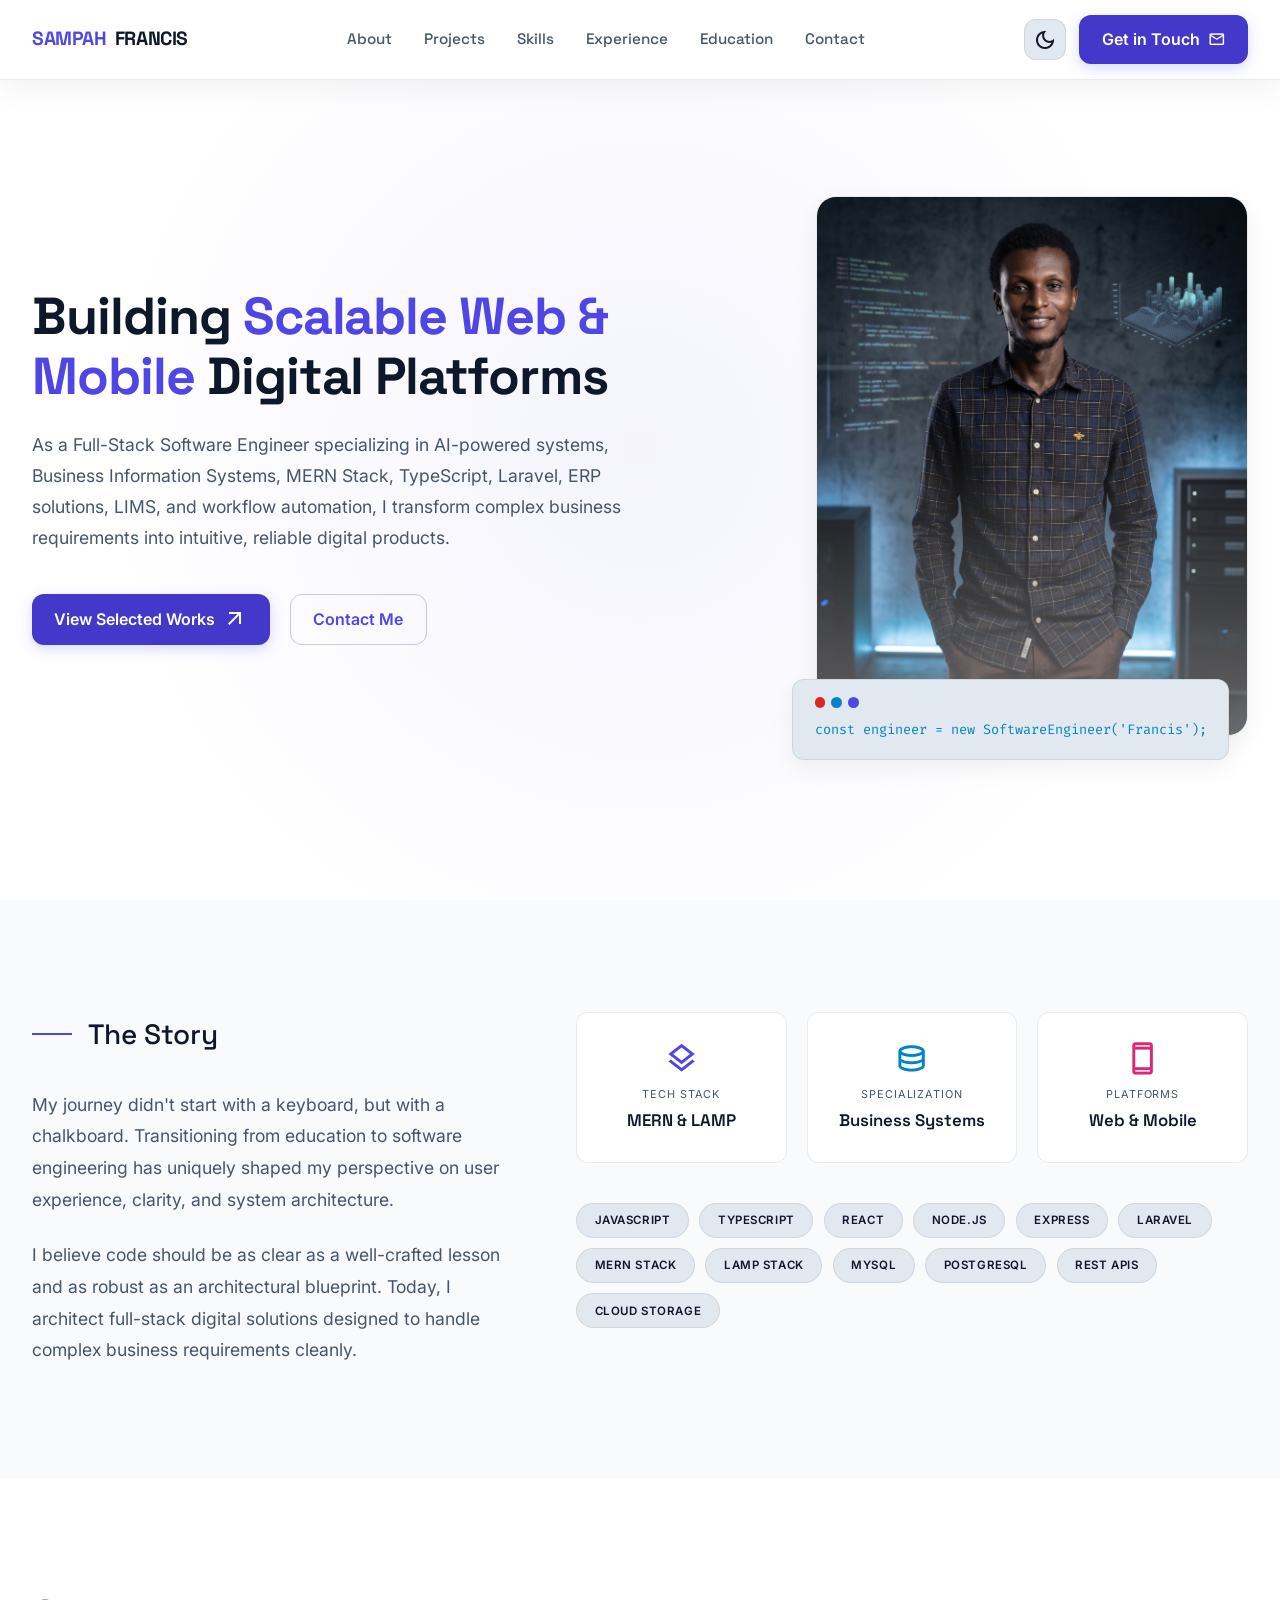
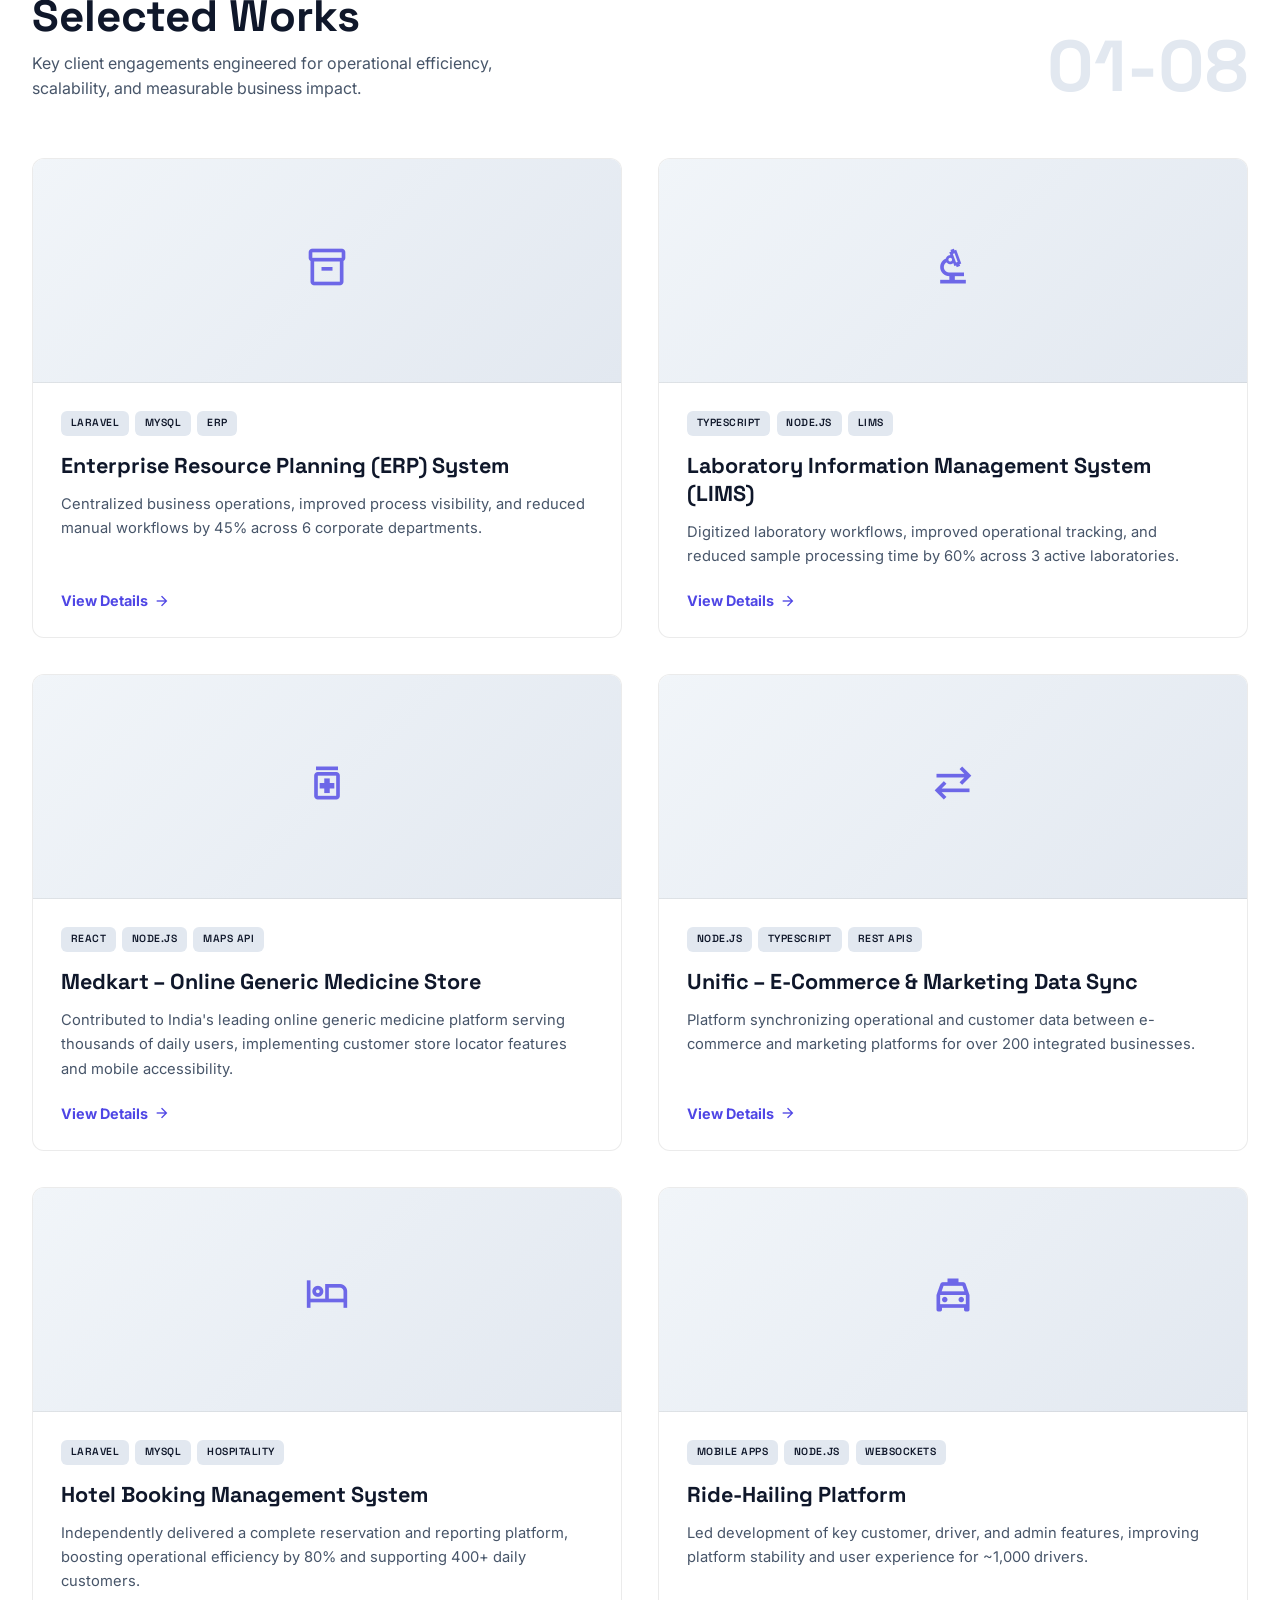
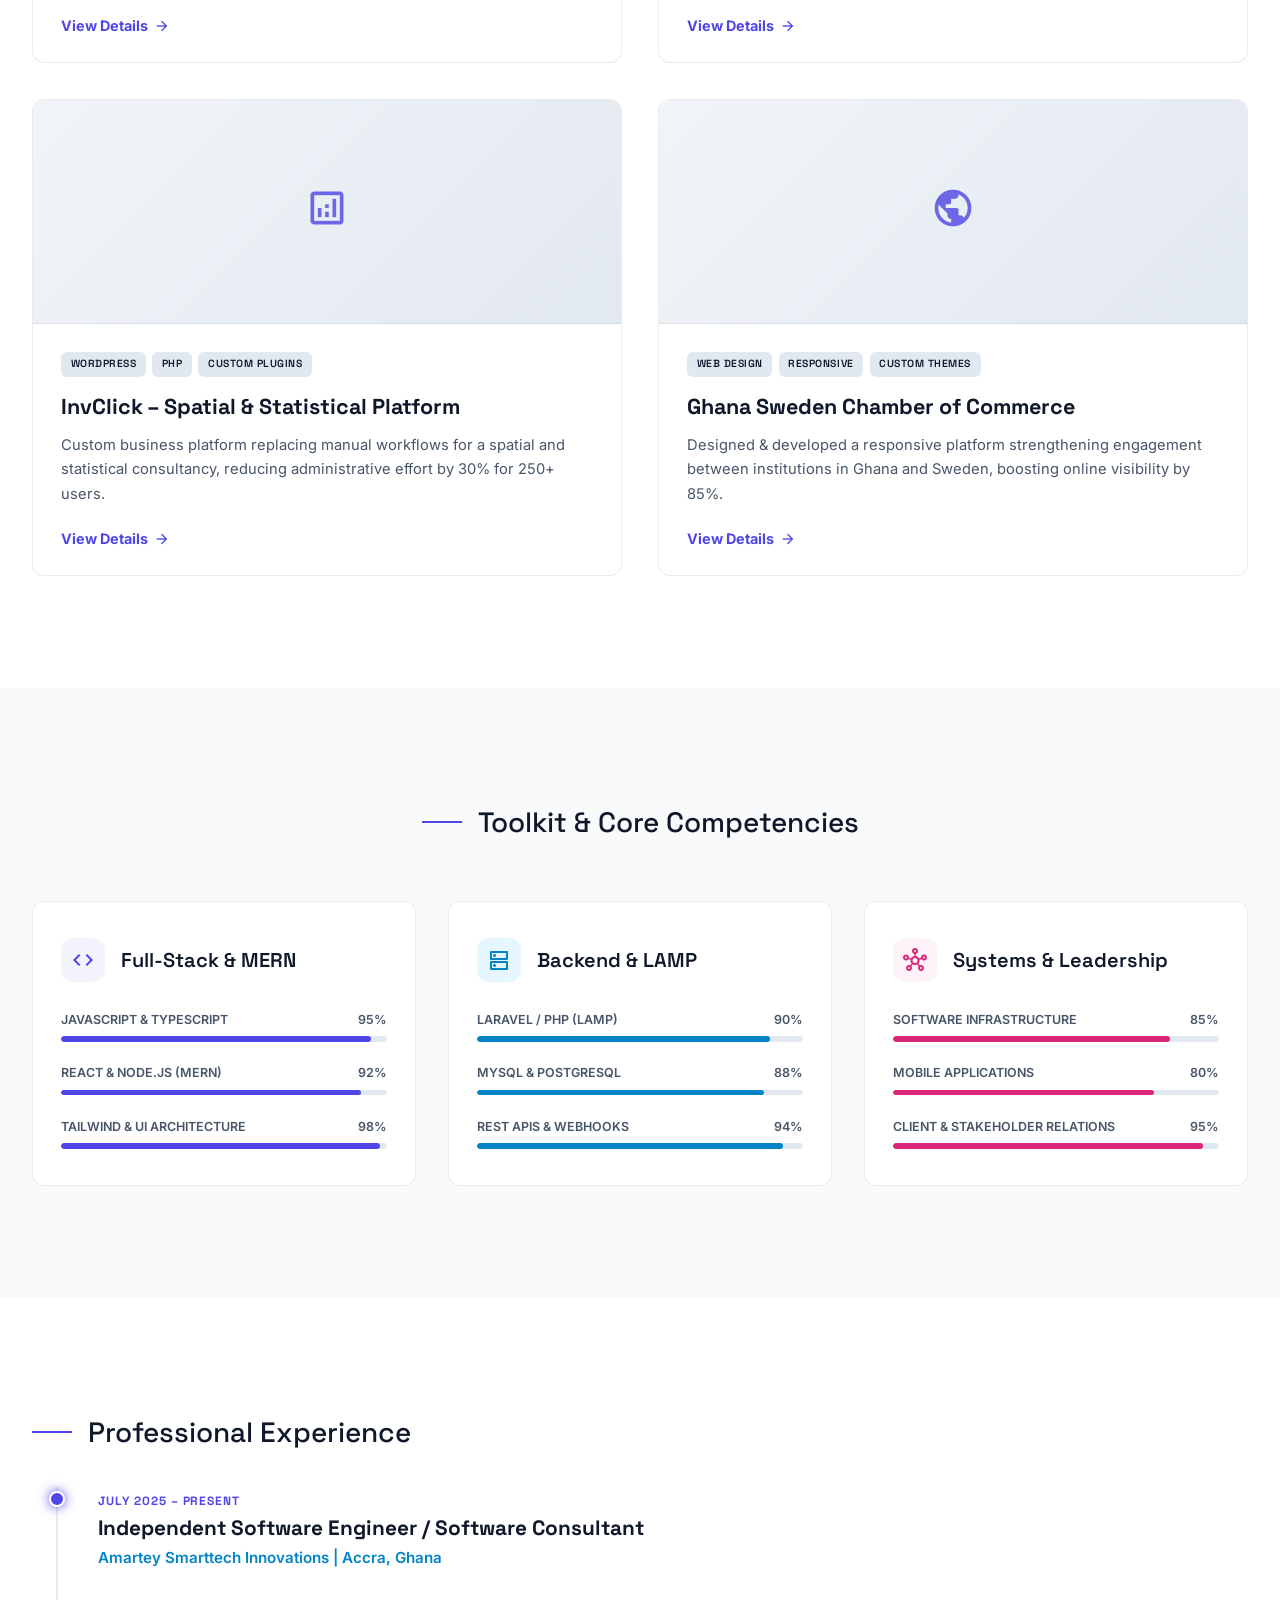
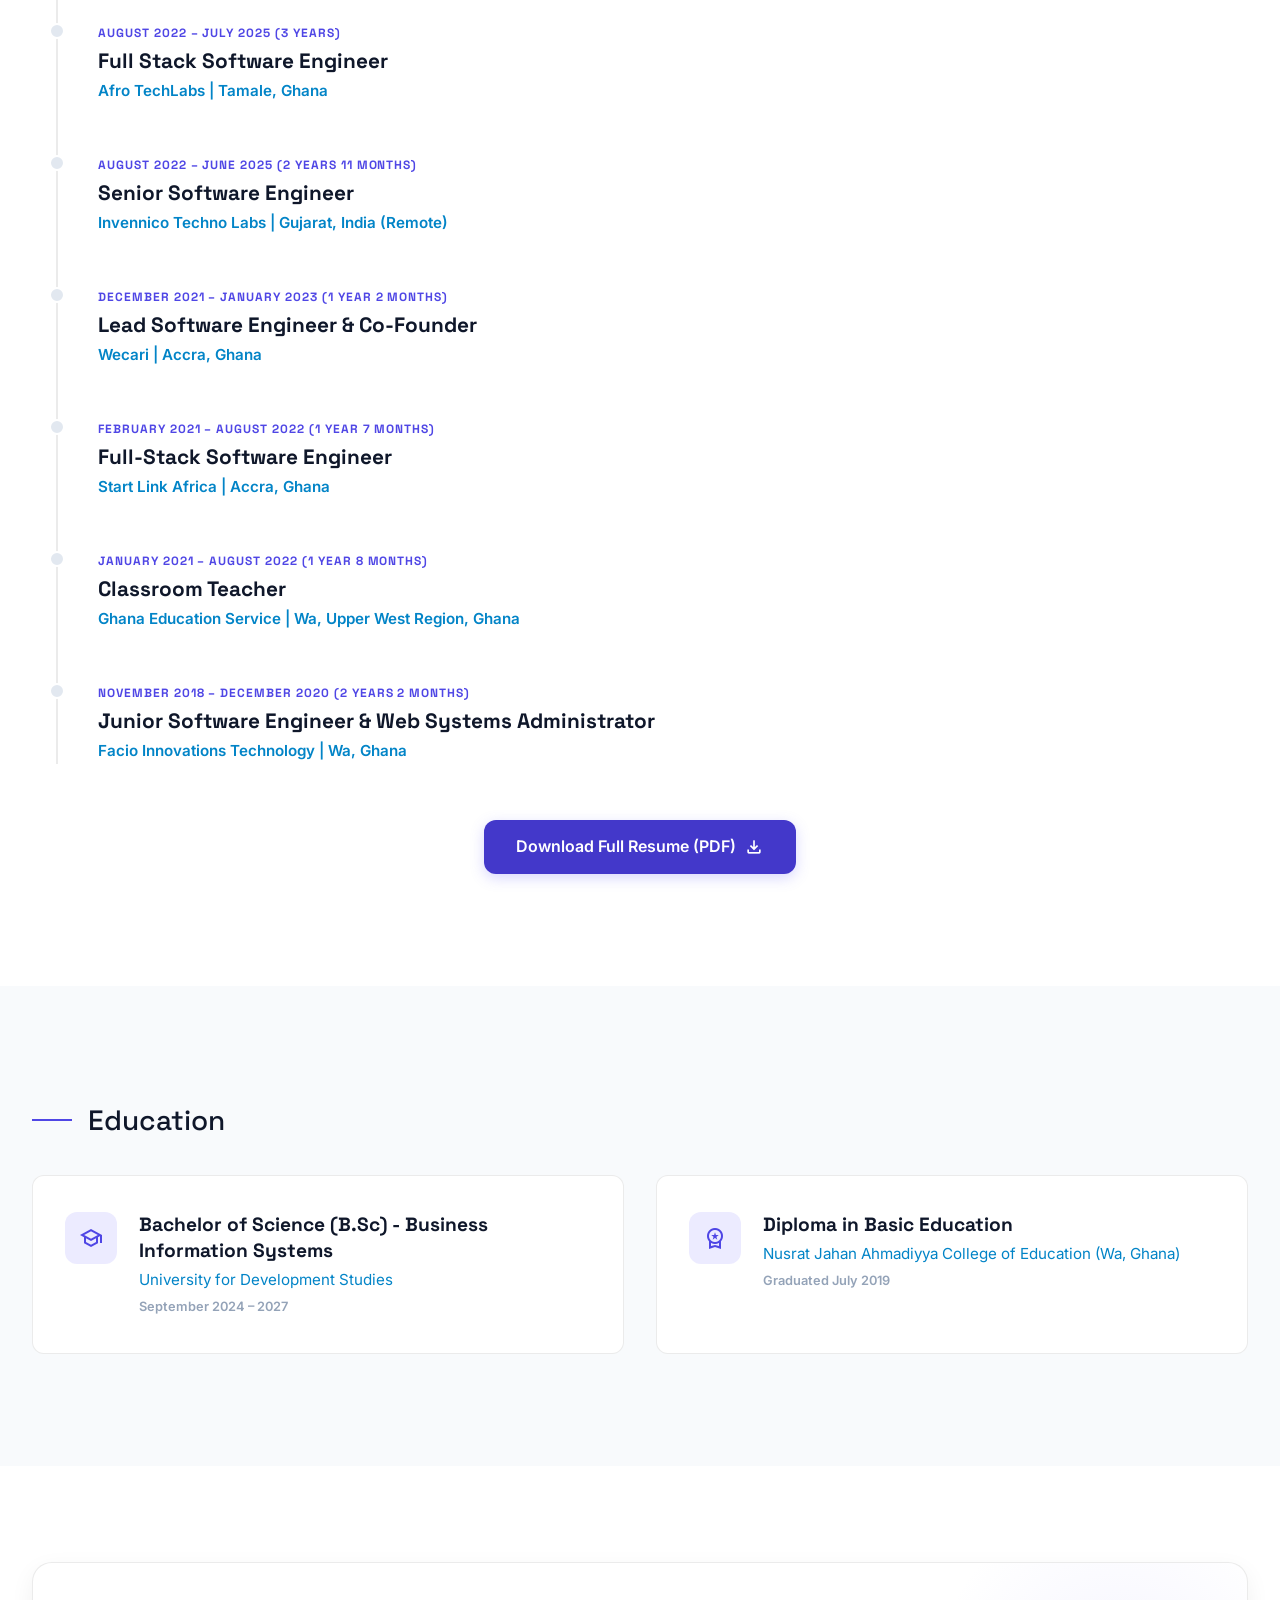
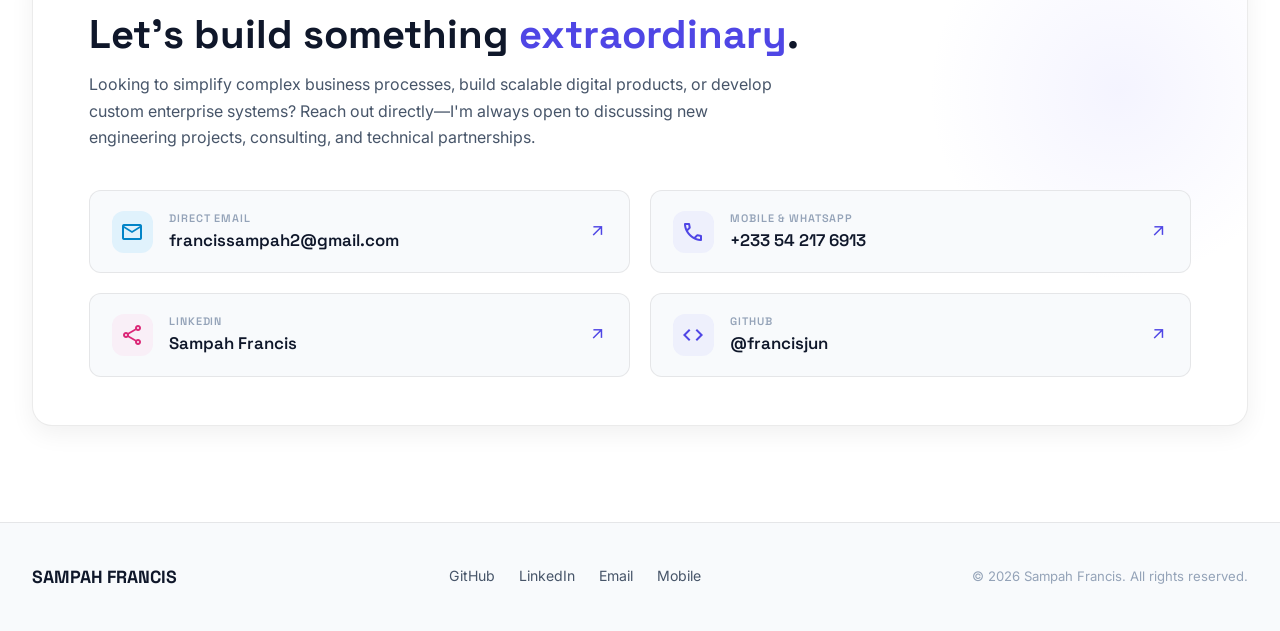
==== index.html @ 2a6c5970 "style: reformat HTML markup and comment out project placeholder text for visual refinement" ====
<!DOCTYPE html>
<html lang="en" data-theme="dark">

<head>
  <meta charset="utf-8" />
  <meta name="viewport" content="width=device-width, initial-scale=1.0" />
  <title>Sampah Francis | AI-Powered Systems &amp; Full-Stack Software Engineer</title>

  <!-- Fonts & Material Icons -->
  <link rel="preconnect" href="https://fonts.googleapis.com">
  <link rel="preconnect" href="https://fonts.gstatic.com" crossorigin>
  <link
    href="https://fonts.googleapis.com/css2?family=Fira+Code:wght@400;500&family=Inter:wght@300;400;500;600;700&family=Space+Grotesk:wght@400;500;600;700&display=swap"
    rel="stylesheet">
  <link href="https://fonts.googleapis.com/css2?family=Material+Symbols+Outlined:wght,FILL@100..700,0..1&display=swap"
    rel="stylesheet" />

  <!-- Custom Stylesheet (Relative Path for GitHub Pages) -->
  <link rel="stylesheet" href="./styles.css">

  <!-- Zero-FOUC Inline Theme Handler -->
  <script>
    (function () {
      const storedTheme = localStorage.getItem('kinetic_theme');
      if (storedTheme) {
        document.documentElement.setAttribute('data-theme', storedTheme);
      } else {
        const prefersDark = window.matchMedia('(prefers-color-scheme: dark)').matches;
        document.documentElement.setAttribute('data-theme', prefersDark ? 'dark' : 'light');
      }
    })();
  </script>
</head>

<body>

  <!-- =========================================================================
       NAVIGATION BAR (FULLY RESPONSIVE)
       ========================================================================= -->
  <header class="navbar">
    <div class="container">
      <a href="#" class="brand-logo">
        <span class="brand-accent">SAMPAH</span> FRANCIS
      </a>

      <!-- Desktop Navigation Links -->
      <nav class="nav-links">
        <a href="#about" class="nav-link">About</a>
        <a href="#projects" class="nav-link">Projects</a>
        <a href="#skills" class="nav-link">Skills</a>
        <a href="#experience" class="nav-link">Experience</a>
        <a href="#education" class="nav-link">Education</a>
        <a href="#contact" class="nav-link">Contact</a>
      </nav>

      <!-- Action Buttons -->
      <div class="nav-actions">
        <button id="themeToggleBtn" class="theme-toggle-btn" aria-label="Toggle Light and Dark Mode"
          title="Toggle Theme">
          <span class="material-symbols-outlined" id="themeIcon">dark_mode</span>
        </button>

        <a href="#contact" class="btn-primary desktop-only" style="text-decoration:none;">
          <span>Get in Touch</span>
          <span class="material-symbols-outlined" style="font-size: 1.1rem;">mail</span>
        </a>

        <button id="mobileMenuBtn" class="mobile-menu-btn" aria-label="Open Navigation Menu">
          <span class="material-symbols-outlined">menu</span>
        </button>
      </div>
    </div>
  </header>

  <!-- Mobile Drawer Navigation -->
  <div id="mobileDrawer" class="mobile-drawer">
    <a href="#about" class="mobile-nav-link">About</a>
    <a href="#projects" class="mobile-nav-link">Projects</a>
    <a href="#skills" class="mobile-nav-link">Skills</a>
    <a href="#experience" class="mobile-nav-link">Experience</a>
    <a href="#education" class="mobile-nav-link">Education</a>
    <a href="#contact" class="mobile-nav-link">Contact</a>
  </div>

  <!-- =========================================================================
       HERO SECTION
       ========================================================================= -->
  <section class="hero-section" id="hero">
    <div class="hero-glow-bg"></div>
    <div class="container">
      <div class="hero-grid">
        <!-- Hero Text Content -->
        <div class="hero-content">
          <h1 class="hero-title">
            Building <span class="text-primary">Scalable Web &amp; Mobile</span> Digital Platforms
          </h1>

          <p class="hero-subtitle">
            As a Full-Stack Software Engineer specializing in AI-powered systems, Business Information Systems, MERN
            Stack, TypeScript, Laravel, ERP solutions, LIMS, and workflow automation, I transform complex business
            requirements into intuitive, reliable digital products.
          </p>

          <div class="hero-cta-group">
            <a href="#projects" class="btn-primary">
              View Selected Works
              <span class="material-symbols-outlined">arrow_outward</span>
            </a>
            <a href="#contact" class="btn-outline">
              Contact Me
            </a>
          </div>
        </div>

        <!-- Interactive Portrait Visual -->
        <div class="hero-portrait-card">
          <div class="portrait-frame">
            <img src="./assets/hero_portrait_1.jpeg" alt="Sampah Francis Portrait" class="portrait-img">
            <div class="portrait-overlay"></div>
          </div>
          <div class="code-badge">
            <div class="code-badge-dots">
              <span class="dot dot-red"></span>
              <span class="dot dot-yellow"></span>
              <span class="dot dot-green"></span>
            </div>
            <code class="code-badge-text">const engineer = new SoftwareEngineer('Francis');</code>
          </div>
        </div>
      </div>
    </div>
  </section>

  <!-- =========================================================================
       ABOUT SECTION
       ========================================================================= -->
  <section class="about-section" id="about">
    <div class="container">
      <div class="about-grid">
        <div>
          <div class="section-tag">The Story</div>
          <div class="story-text">
            <p>
              My journey didn't start with a keyboard, but with a chalkboard. Transitioning from education to software
              engineering has uniquely shaped my perspective on user experience, clarity, and system architecture.
            </p>
            <p>
              I believe code should be as clear as a well-crafted lesson and as robust as an architectural blueprint.
              Today, I architect full-stack digital solutions designed to handle complex business requirements cleanly.
            </p>
          </div>
        </div>

        <div>
          <div class="value-cards-grid">
            <div class="value-card">
              <span class="material-symbols-outlined value-icon text-primary">layers</span>
              <span class="value-label">Tech Stack</span>
              <span class="value-title">MERN &amp; LAMP</span>
            </div>
            <div class="value-card">
              <span class="material-symbols-outlined value-icon text-secondary">database</span>
              <span class="value-label">Specialization</span>
              <span class="value-title">Business Systems</span>
            </div>
            <div class="value-card">
              <span class="material-symbols-outlined value-icon text-tertiary">smartphone</span>
              <span class="value-label">Platforms</span>
              <span class="value-title">Web &amp; Mobile</span>
            </div>
          </div>

          <div class="tech-pills">
            <span class="tech-pill">JavaScript</span>
            <span class="tech-pill">TypeScript</span>
            <span class="tech-pill">React</span>
            <span class="tech-pill">Node.js</span>
            <span class="tech-pill">Express</span>
            <span class="tech-pill">Laravel</span>
            <span class="tech-pill">MERN Stack</span>
            <span class="tech-pill">LAMP Stack</span>
            <span class="tech-pill">MySQL</span>
            <span class="tech-pill">PostgreSQL</span>
            <span class="tech-pill">REST APIs</span>
            <span class="tech-pill">Cloud Storage</span>
          </div>
        </div>
      </div>
    </div>
  </section>

  <!-- =========================================================================
       SELECTED WORKS SECTION (EXACT CLIENT ENGAGEMENTS)
       ========================================================================= -->
  <section class="projects-section" id="projects">
    <div class="container">
      <div class="section-header">
        <div>
          <h2 class="section-header-title">Selected Works</h2>
          <p class="section-header-desc">Key client engagements engineered for operational efficiency, scalability, and
            measurable business impact.</p>
        </div>
        <div class="section-number">01-08</div>
      </div>

      <div class="projects-grid">
        <!-- Project Card 1: ERP System -->
        <article class="project-card">
          <div class="project-img-wrapper">
            <div class="project-placeholder-graphic">
              <span class="material-symbols-outlined project-placeholder-icon">inventory_2</span>
              <!-- <span class="project-placeholder-text">[ ERP System Screenshot Placeholder ]</span> -->
            </div>
          </div>
          <div class="project-content">
            <div class="project-tags">
              <span class="project-tag">Laravel</span>
              <span class="project-tag">MySQL</span>
              <span class="project-tag">ERP</span>
            </div>
            <h3 class="project-title">Enterprise Resource Planning (ERP) System</h3>
            <p class="project-desc">Centralized business operations, improved process visibility, and reduced manual
              workflows by 45% across 6 corporate departments.</p>
            <button class="btn-link open-modal-btn" data-project="0">
              View Details
              <span class="material-symbols-outlined" style="font-size: 1rem;">arrow_forward</span>
            </button>
          </div>
        </article>

        <!-- Project Card 2: LIMS -->
        <article class="project-card">
          <div class="project-img-wrapper">
            <div class="project-placeholder-graphic">
              <span class="material-symbols-outlined project-placeholder-icon">biotech</span>
              <!-- <span class="project-placeholder-text">[ LIMS Screenshot Placeholder ]</span> -->
            </div>
          </div>
          <div class="project-content">
            <div class="project-tags">
              <span class="project-tag">TypeScript</span>
              <span class="project-tag">Node.js</span>
              <span class="project-tag">LIMS</span>
            </div>
            <h3 class="project-title">Laboratory Information Management System (LIMS)</h3>
            <p class="project-desc">Digitized laboratory workflows, improved operational tracking, and reduced sample
              processing time by 60% across 3 active laboratories.</p>
            <button class="btn-link open-modal-btn" data-project="1">
              View Details
              <span class="material-symbols-outlined" style="font-size: 1rem;">arrow_forward</span>
            </button>
          </div>
        </article>

        <!-- Project Card 3: Medkart -->
        <article class="project-card">
          <div class="project-img-wrapper">
            <div class="project-placeholder-graphic">
              <span class="material-symbols-outlined project-placeholder-icon">medication</span>
              <!-- <span class="project-placeholder-text">[ Medkart Store Screenshot Placeholder ]</span> -->
            </div>
          </div>
          <div class="project-content">
            <div class="project-tags">
              <span class="project-tag">React</span>
              <span class="project-tag">Node.js</span>
              <span class="project-tag">Maps API</span>
            </div>
            <h3 class="project-title">Medkart – Online Generic Medicine Store</h3>
            <p class="project-desc">Contributed to India's leading online generic medicine platform serving thousands of
              daily users, implementing customer store locator features and mobile accessibility.</p>
            <button class="btn-link open-modal-btn" data-project="2">
              View Details
              <span class="material-symbols-outlined" style="font-size: 1rem;">arrow_forward</span>
            </button>
          </div>
        </article>

        <!-- Project Card 4: Unific -->
        <article class="project-card">
          <div class="project-img-wrapper">
            <div class="project-placeholder-graphic">
              <span class="material-symbols-outlined project-placeholder-icon">sync_alt</span>
              <!-- <span class="project-placeholder-text">[ Unific Sync Platform Screenshot Placeholder ]</span> -->
            </div>
          </div>
          <div class="project-content">
            <div class="project-tags">
              <span class="project-tag">Node.js</span>
              <span class="project-tag">TypeScript</span>
              <span class="project-tag">REST APIs</span>
            </div>
            <h3 class="project-title">Unific – E-Commerce &amp; Marketing Data Sync</h3>
            <p class="project-desc">Platform synchronizing operational and customer data between e-commerce and
              marketing platforms for over 200 integrated businesses.</p>
            <button class="btn-link open-modal-btn" data-project="3">
              View Details
              <span class="material-symbols-outlined" style="font-size: 1rem;">arrow_forward</span>
            </button>
          </div>
        </article>

        <!-- Project Card 5: Hotel Booking System -->
        <article class="project-card">
          <div class="project-img-wrapper">
            <div class="project-placeholder-graphic">
              <span class="material-symbols-outlined project-placeholder-icon">hotel</span>
              <!-- <span class="project-placeholder-text">[ Hotel Booking System Screenshot Placeholder ]</span> -->
            </div>
          </div>
          <div class="project-content">
            <div class="project-tags">
              <span class="project-tag">Laravel</span>
              <span class="project-tag">MySQL</span>
              <span class="project-tag">Hospitality</span>
            </div>
            <h3 class="project-title">Hotel Booking Management System</h3>
            <p class="project-desc">Independently delivered a complete reservation and reporting platform, boosting
              operational efficiency by 80% and supporting 400+ daily customers.</p>
            <button class="btn-link open-modal-btn" data-project="4">
              View Details
              <span class="material-symbols-outlined" style="font-size: 1rem;">arrow_forward</span>
            </button>
          </div>
        </article>

        <!-- Project Card 6: Ride-Hailing Platform -->
        <article class="project-card">
          <div class="project-img-wrapper">
            <div class="project-placeholder-graphic">
              <span class="material-symbols-outlined project-placeholder-icon">local_taxi</span>
              <!-- <span class="project-placeholder-text">[ Ride-Hailing App Screenshot Placeholder ]</span> -->
            </div>
          </div>
          <div class="project-content">
            <div class="project-tags">
              <span class="project-tag">Mobile Apps</span>
              <span class="project-tag">Node.js</span>
              <span class="project-tag">WebSockets</span>
            </div>
            <h3 class="project-title">Ride-Hailing Platform</h3>
            <p class="project-desc">Led development of key customer, driver, and admin features, improving platform
              stability and user experience for ~1,000 drivers.</p>
            <button class="btn-link open-modal-btn" data-project="5">
              View Details
              <span class="material-symbols-outlined" style="font-size: 1rem;">arrow_forward</span>
            </button>
          </div>
        </article>

        <!-- Project Card 7: InvClick -->
        <article class="project-card">
          <div class="project-img-wrapper">
            <div class="project-placeholder-graphic">
              <span class="material-symbols-outlined project-placeholder-icon">analytics</span>
              <!-- <span class="project-placeholder-text">[ InvClick Platform Screenshot Placeholder ]</span> -->
            </div>
          </div>
          <div class="project-content">
            <div class="project-tags">
              <span class="project-tag">WordPress</span>
              <span class="project-tag">PHP</span>
              <span class="project-tag">Custom Plugins</span>
            </div>
            <h3 class="project-title">InvClick – Spatial &amp; Statistical Platform</h3>
            <p class="project-desc">Custom business platform replacing manual workflows for a spatial and statistical
              consultancy, reducing administrative effort by 30% for 250+ users.</p>
            <button class="btn-link open-modal-btn" data-project="6">
              View Details
              <span class="material-symbols-outlined" style="font-size: 1rem;">arrow_forward</span>
            </button>
          </div>
        </article>

        <!-- Project Card 8: Ghana Sweden Chamber -->
        <article class="project-card">
          <div class="project-img-wrapper">
            <div class="project-placeholder-graphic">
              <span class="material-symbols-outlined project-placeholder-icon">public</span>
              <!-- <span class="project-placeholder-text">[ Chamber Website Screenshot Placeholder ]</span> -->
            </div>
          </div>
          <div class="project-content">
            <div class="project-tags">
              <span class="project-tag">Web Design</span>
              <span class="project-tag">Responsive</span>
              <span class="project-tag">Custom Themes</span>
            </div>
            <h3 class="project-title">Ghana Sweden Chamber of Commerce</h3>
            <p class="project-desc">Designed &amp; developed a responsive platform strengthening engagement between
              institutions in Ghana and Sweden, boosting online visibility by 85%.</p>
            <button class="btn-link open-modal-btn" data-project="7">
              View Details
              <span class="material-symbols-outlined" style="font-size: 1rem;">arrow_forward</span>
            </button>
          </div>
        </article>
      </div>
    </div>
  </section>

  <!-- =========================================================================
       SKILLS & TOOLKIT SECTION
       ========================================================================= -->
  <section class="skills-section" id="skills">
    <div class="container">
      <div class="section-tag" style="justify-content: center; width: 100%; margin-bottom: 3.5rem;">
        Toolkit &amp; Core Competencies
      </div>

      <div class="skills-grid">
        <!-- Card 1: Full-Stack -->
        <div class="skill-card">
          <div class="skill-header">
            <div class="skill-icon-badge skill-icon-primary">
              <span class="material-symbols-outlined">code</span>
            </div>
            <h3 class="skill-title">Full-Stack &amp; MERN</h3>
          </div>
          <div class="skill-list">
            <div>
              <div class="skill-meta">
                <span>JavaScript &amp; TypeScript</span>
                <span>95%</span>
              </div>
              <div class="progress-track">
                <div class="progress-fill fill-primary" style="width: 95%;"></div>
              </div>
            </div>

            <div>
              <div class="skill-meta">
                <span>React &amp; Node.js (MERN)</span>
                <span>92%</span>
              </div>
              <div class="progress-track">
                <div class="progress-fill fill-primary" style="width: 92%;"></div>
              </div>
            </div>

            <div>
              <div class="skill-meta">
                <span>Tailwind &amp; UI Architecture</span>
                <span>98%</span>
              </div>
              <div class="progress-track">
                <div class="progress-fill fill-primary" style="width: 98%;"></div>
              </div>
            </div>
          </div>
        </div>

        <!-- Card 2: Backend & Enterprise -->
        <div class="skill-card">
          <div class="skill-header">
            <div class="skill-icon-badge skill-icon-secondary">
              <span class="material-symbols-outlined">dns</span>
            </div>
            <h3 class="skill-title">Backend &amp; LAMP</h3>
          </div>
          <div class="skill-list">
            <div>
              <div class="skill-meta">
                <span>Laravel / PHP (LAMP)</span>
                <span>90%</span>
              </div>
              <div class="progress-track">
                <div class="progress-fill fill-secondary" style="width: 90%;"></div>
              </div>
            </div>

            <div>
              <div class="skill-meta">
                <span>MySQL &amp; PostgreSQL</span>
                <span>88%</span>
              </div>
              <div class="progress-track">
                <div class="progress-fill fill-secondary" style="width: 88%;"></div>
              </div>
            </div>

            <div>
              <div class="skill-meta">
                <span>REST APIs &amp; Webhooks</span>
                <span>94%</span>
              </div>
              <div class="progress-track">
                <div class="progress-fill fill-secondary" style="width: 94%;"></div>
              </div>
            </div>
          </div>
        </div>

        <!-- Card 3: Systems & Management -->
        <div class="skill-card">
          <div class="skill-header">
            <div class="skill-icon-badge skill-icon-tertiary">
              <span class="material-symbols-outlined">hub</span>
            </div>
            <h3 class="skill-title">Systems &amp; Leadership</h3>
          </div>
          <div class="skill-list">
            <div>
              <div class="skill-meta">
                <span>Software Infrastructure</span>
                <span>85%</span>
              </div>
              <div class="progress-track">
                <div class="progress-fill fill-tertiary" style="width: 85%;"></div>
              </div>
            </div>

            <div>
              <div class="skill-meta">
                <span>Mobile Applications</span>
                <span>80%</span>
              </div>
              <div class="progress-track">
                <div class="progress-fill fill-tertiary" style="width: 80%;"></div>
              </div>
            </div>

            <div>
              <div class="skill-meta">
                <span>Client &amp; Stakeholder Relations</span>
                <span>95%</span>
              </div>
              <div class="progress-track">
                <div class="progress-fill fill-tertiary" style="width: 95%;"></div>
              </div>
            </div>
          </div>
        </div>
      </div>
    </div>
  </section>

  <!-- =========================================================================
       EXPERIENCE / JOURNEY SECTION (7 REAL ROLES)
       ========================================================================= -->
  <section class="experience-section" id="experience">
    <div class="container">
      <div class="section-tag">Professional Experience</div>

      <div class="timeline">
        <!-- Role 1 -->
        <div class="timeline-item">
          <div class="timeline-node active"></div>
          <span class="timeline-date">July 2025 – Present</span>
          <h3 class="timeline-role">Independent Software Engineer / Software Consultant</h3>
          <div class="timeline-company">Amartey Smarttech Innovations | Accra, Ghana</div>
        </div>

        <!-- Role 2 -->
        <div class="timeline-item">
          <div class="timeline-node"></div>
          <span class="timeline-date">August 2022 – July 2025 (3 Years)</span>
          <h3 class="timeline-role">Full Stack Software Engineer</h3>
          <div class="timeline-company">Afro TechLabs | Tamale, Ghana</div>
        </div>

        <!-- Role 3 -->
        <div class="timeline-item">
          <div class="timeline-node"></div>
          <span class="timeline-date">August 2022 – June 2025 (2 Years 11 Months)</span>
          <h3 class="timeline-role">Senior Software Engineer</h3>
          <div class="timeline-company">Invennico Techno Labs | Gujarat, India (Remote)</div>
        </div>

        <!-- Role 4 -->
        <div class="timeline-item">
          <div class="timeline-node"></div>
          <span class="timeline-date">December 2021 – January 2023 (1 Year 2 Months)</span>
          <h3 class="timeline-role">Lead Software Engineer &amp; Co-Founder</h3>
          <div class="timeline-company">Wecari | Accra, Ghana</div>
        </div>

        <!-- Role 5 -->
        <div class="timeline-item">
          <div class="timeline-node"></div>
          <span class="timeline-date">February 2021 – August 2022 (1 Year 7 Months)</span>
          <h3 class="timeline-role">Full-Stack Software Engineer</h3>
          <div class="timeline-company">Start Link Africa | Accra, Ghana</div>
        </div>

        <!-- Role 6 -->
        <div class="timeline-item">
          <div class="timeline-node"></div>
          <span class="timeline-date">January 2021 – August 2022 (1 Year 8 Months)</span>
          <h3 class="timeline-role">Classroom Teacher</h3>
          <div class="timeline-company">Ghana Education Service | Wa, Upper West Region, Ghana</div>
        </div>

        <!-- Role 7 -->
        <div class="timeline-item">
          <div class="timeline-node"></div>
          <span class="timeline-date">November 2018 – December 2020 (2 Years 2 Months)</span>
          <h3 class="timeline-role">Junior Software Engineer &amp; Web Systems Administrator</h3>
          <div class="timeline-company">Facio Innovations Technology | Wa, Ghana</div>
        </div>
      </div>

      <!-- Download Resume Action Button -->
      <div style="margin-top: 3.5rem; display: flex; justify-content: center;">
        <a href="./assets/FRANCIS_AMARTEY_SAMPAH_Resume.pdf" download="FRANCIS_AMARTEY_SAMPAH_Resume.pdf"
          target="_blank" rel="noopener" class="btn-primary"
          style="font-size: 1rem; padding: 0.9rem 2rem; text-decoration: none;">
          <span>Download Full Resume (PDF)</span>
          <span class="material-symbols-outlined" style="font-size: 1.25rem;">download</span>
        </a>
      </div>
    </div>
  </section>

  <!-- =========================================================================
       EDUCATION SECTION
       ========================================================================= -->
  <section class="education-section" id="education">
    <div class="container">
      <div class="section-tag">Education</div>

      <div class="education-grid">
        <div class="education-card">
          <div class="education-icon">
            <span class="material-symbols-outlined">school</span>
          </div>
          <div>
            <h3 class="education-degree">Bachelor of Science (B.Sc) - Business Information Systems</h3>
            <div class="education-school">University for Development Studies</div>
            <div class="education-date">September 2024 – 2027</div>
          </div>
        </div>

        <div class="education-card">
          <div class="education-icon">
            <span class="material-symbols-outlined">workspace_premium</span>
          </div>
          <div>
            <h3 class="education-degree">Diploma in Basic Education</h3>
            <div class="education-school">Nusrat Jahan Ahmadiyya College of Education (Wa, Ghana)</div>
            <div class="education-date">Graduated July 2019</div>
          </div>
        </div>
      </div>
    </div>
  </section>

  <!-- =========================================================================
       CONTACT SECTION (COMPACT KINETIC SHOWCASE)
       ========================================================================= -->
  <section class="contact-section" id="contact">
    <div class="container">
      <div class="contact-card-compact">
        <div class="contact-bg-glow"></div>

        <div class="contact-compact-header">
          <h2 class="contact-heading">Let's build something <span class="text-primary">extraordinary</span>.</h2>
          <p class="contact-subtext">
            Looking to simplify complex business processes, build scalable digital products, or develop custom
            enterprise systems? Reach out directly—I'm always open to discussing new engineering projects, consulting,
            and technical partnerships.
          </p>
        </div>

        <div class="contact-pills-grid">
          <!-- Email Pill -->
          <a href="mailto:francissampah2@gmail.com" class="contact-pill-item">
            <div class="pill-icon-wrapper icon-blue">
              <span class="material-symbols-outlined">mail</span>
            </div>
            <div class="pill-info">
              <span class="pill-label">Direct Email</span>
              <span class="pill-value">francissampah2@gmail.com</span>
            </div>
            <span class="material-symbols-outlined pill-arrow">arrow_outward</span>
          </a>

          <!-- Mobile Pill -->
          <a href="tel:+233542176913" class="contact-pill-item">
            <div class="pill-icon-wrapper icon-indigo">
              <span class="material-symbols-outlined">call</span>
            </div>
            <div class="pill-info">
              <span class="pill-label">Mobile &amp; WhatsApp</span>
              <span class="pill-value">+233 54 217 6913</span>
            </div>
            <span class="material-symbols-outlined pill-arrow">arrow_outward</span>
          </a>

          <!-- LinkedIn Pill -->
          <a href="https://www.linkedin.com/in/sampah-francis/" target="_blank" rel="noopener"
            class="contact-pill-item">
            <div class="pill-icon-wrapper icon-rose">
              <span class="material-symbols-outlined">share</span>
            </div>
            <div class="pill-info">
              <span class="pill-label">LinkedIn</span>
              <span class="pill-value">Sampah Francis</span>
            </div>
            <span class="material-symbols-outlined pill-arrow">arrow_outward</span>
          </a>

          <!-- GitHub Pill -->
          <a href="https://github.com/francisjun" target="_blank" rel="noopener" class="contact-pill-item">
            <div class="pill-icon-wrapper icon-indigo">
              <span class="material-symbols-outlined">code</span>
            </div>
            <div class="pill-info">
              <span class="pill-label">GitHub</span>
              <span class="pill-value">@francisjun</span>
            </div>
            <span class="material-symbols-outlined pill-arrow">arrow_outward</span>
          </a>
        </div>
      </div>
    </div>
  </section>

  <!-- =========================================================================
       PROJECT DETAILS MODAL DIALOG
       ========================================================================= -->
  <div id="projectModal" class="modal-overlay">
    <div class="modal-box">
      <button id="modalCloseBtn" class="modal-close-btn" aria-label="Close modal">&times;</button>
      <h3 id="modalTitle" class="modal-title">Project Details</h3>
      <div id="modalTags" class="modal-tags"></div>
      <div id="modalBody" class="modal-body"></div>
    </div>
  </div>

  <!-- =========================================================================
       FOOTER
       ========================================================================= -->
  <footer class="footer">
    <div class="container">
      <div class="footer-brand">SAMPAH FRANCIS</div>
      <div class="footer-links">
        <a href="https://github.com/francisjun" target="_blank" rel="noopener">GitHub</a>
        <a href="https://www.linkedin.com/in/sampah-francis/" target="_blank" rel="noopener">LinkedIn</a>
        <a href="mailto:francissampah2@gmail.com">Email</a>
        <a href="tel:+233542176913">Mobile</a>
      </div>
      <div class="footer-copy">
        &copy; <span id="currentYear"></span> Sampah Francis. All rights reserved.
      </div>
    </div>
  </footer>

  <!-- Client JavaScript (Relative Path for GitHub Pages) -->
  <script src="./script.js"></script>
</body>

</html>
---- styles.css ----
/* ==========================================================================
   MYDEV PORTFOLIO - SAMPAH FRANCIS
   Raw CSS Design System with Native Light/Dark Mode & Responsive Architecture
   ========================================================================== */

/* --------------------------------------------------------------------------
   1. COLOR SCHEME & DESIGN TOKENS (CSS VARIABLES)
   -------------------------------------------------------------------------- */
:root {
  /* Default: Dark Theme Tokens */
  color-scheme: dark;

  --bg-base: #0e0e0e;
  --bg-surface-low: #131313;
  --bg-surface-container: #1a1a1a;
  --bg-surface-high: #20201f;
  --bg-surface-highest: #262626;

  --text-primary: #ffffff;
  --text-variant: #adaaaa;
  --text-muted: #767575;

  --color-primary: #a7a5ff;
  --color-primary-dim: #645efb;
  --color-on-primary: #000000;
  
  --color-secondary: #34b5fa;
  --color-secondary-dim: #17a8ec;

  --color-tertiary: #ff9dd1;
  --color-error: #ff6e84;

  --border-color: rgba(255, 255, 255, 0.08);
  --border-highlight: rgba(167, 165, 255, 0.25);

  --shadow-nav: 0px 20px 40px rgba(0, 0, 0, 0.4);
  --shadow-card: 0px 10px 30px rgba(0, 0, 0, 0.3);
  --shadow-glow: 0px 0px 25px rgba(100, 94, 251, 0.25);

  --nav-bg: rgba(14, 14, 14, 0.85);
  --glass-bg: rgba(38, 38, 38, 0.5);

  --hero-glow: radial-gradient(circle at 50% 50%, rgba(100, 94, 251, 0.12) 0%, rgba(14, 14, 14, 0) 70%);

  --radius-sm: 0.375rem;
  --radius-md: 0.75rem;
  --radius-lg: 1.25rem;
  --radius-full: 9999px;

  --font-headline: 'Space Grotesk', sans-serif;
  --font-body: 'Inter', sans-serif;
  --font-mono: 'Fira Code', monospace, sans-serif;
}

/* Light Theme Overrides */
[data-theme="light"] {
  color-scheme: light;

  --bg-base: #ffffff;
  --bg-surface-low: #f8fafc;
  --bg-surface-container: #f1f5f9;
  --bg-surface-high: #ffffff;
  --bg-surface-highest: #e2e8f0;

  --text-primary: #0f172a;
  --text-variant: #475569;
  --text-muted: #94a3b8;

  --color-primary: #4f46e5;
  --color-primary-dim: #4338ca;
  --color-on-primary: #ffffff;

  --color-secondary: #0284c7;
  --color-secondary-dim: #0369a1;

  --color-tertiary: #db2777;
  --color-error: #dc2626;

  --border-color: rgba(0, 0, 0, 0.08);
  --border-highlight: rgba(79, 70, 229, 0.3);

  --shadow-nav: 0px 10px 30px rgba(0, 0, 0, 0.05);
  --shadow-card: 0px 8px 24px rgba(0, 0, 0, 0.06);
  --shadow-glow: 0px 0px 25px rgba(79, 70, 229, 0.15);

  --nav-bg: rgba(255, 255, 255, 0.9);
  --glass-bg: rgba(241, 245, 249, 0.8);

  --hero-glow: radial-gradient(circle at 50% 50%, rgba(79, 70, 229, 0.06) 0%, rgba(255, 255, 255, 0) 70%);
}

/* --------------------------------------------------------------------------
   2. GLOBAL RESET & BASE STYLES
   -------------------------------------------------------------------------- */
*, *::before, *::after {
  box-sizing: border-box;
  margin: 0;
  padding: 0;
}

html {
  scroll-behavior: smooth;
  font-size: 16px;
}

body {
  font-family: var(--font-body);
  background-color: var(--bg-base);
  color: var(--text-primary);
  line-height: 1.6;
  overflow-x: hidden;
  transition: background-color 0.35s ease, color 0.35s ease;
  -webkit-font-smoothing: antialiased;
  overflow-wrap: break-word;
  word-wrap: break-word;
}

a {
  color: inherit;
  text-decoration: none;
}

button, input, textarea {
  font-family: inherit;
  font-size: inherit;
  color: inherit;
}

img {
  max-width: 100%;
  height: auto;
  display: block;
}

.material-symbols-outlined {
  font-variation-settings: 'FILL' 0, 'wght' 400, 'GRAD' 0, 'opsz' 24;
  vertical-align: middle;
}

/* Container */
.container {
  max-width: 80rem; /* 1280px */
  margin: 0 auto;
  padding: 0 2rem;
  width: 100%;
}

/* Typography Utility Classes */
.font-headline {
  font-family: var(--font-headline);
}

.font-body {
  font-family: var(--font-body);
}

.font-mono {
  font-family: var(--font-mono);
}

/* Accent Text */
.text-primary { color: var(--color-primary); }
.text-secondary { color: var(--color-secondary); }
.text-tertiary { color: var(--color-tertiary); }
.text-variant { color: var(--text-variant); }

/* Section Title Pattern */
.section-tag {
  display: inline-flex;
  align-items: center;
  gap: 1rem;
  font-family: var(--font-headline);
  font-size: clamp(1.35rem, 3vw + 0.5rem, 1.75rem);
  font-weight: 500;
  color: var(--text-primary);
  margin-bottom: 2rem;
}

.section-tag::before {
  content: '';
  width: 2.5rem;
  height: 2px;
  background-color: var(--color-primary);
  display: inline-block;
  flex-shrink: 0;
}

/* --------------------------------------------------------------------------
   3. NAVIGATION BAR & THEME TOGGLE (RESPONSIVE)
   -------------------------------------------------------------------------- */
.navbar {
  position: fixed;
  top: 0;
  left: 0;
  right: 0;
  height: 5rem;
  z-index: 1000;
  background-color: var(--nav-bg);
  backdrop-filter: blur(16px);
  -webkit-backdrop-filter: blur(16px);
  border-bottom: 1px solid var(--border-color);
  box-shadow: var(--shadow-nav);
  transition: background-color 0.35s ease, border-color 0.35s ease;
}

.navbar .container {
  display: flex;
  justify-content: space-between;
  align-items: center;
  height: 100%;
}

.brand-logo {
  font-family: var(--font-headline);
  font-size: clamp(1rem, 2.5vw, 1.2rem);
  font-weight: 700;
  letter-spacing: -0.02em;
  text-transform: uppercase;
  color: var(--text-primary);
  display: flex;
  align-items: center;
  gap: 0.5rem;
  white-space: nowrap;
}

.brand-accent {
  color: var(--color-primary);
}

.nav-links {
  display: flex;
  align-items: center;
  gap: 2rem;
  font-family: var(--font-headline);
  font-weight: 500;
  font-size: 0.95rem;
}

.nav-link {
  color: var(--text-variant);
  transition: color 0.25s ease;
  position: relative;
  padding: 0.25rem 0;
}

.nav-link:hover,
.nav-link.active {
  color: var(--text-primary);
}

.nav-link.active::after {
  content: '';
  position: absolute;
  bottom: -4px;
  left: 0;
  width: 100%;
  height: 2px;
  background-color: var(--color-primary);
  border-radius: var(--radius-full);
}

.nav-actions {
  display: flex;
  align-items: center;
  gap: 0.85rem;
}

/* Theme Switcher Button */
.theme-toggle-btn {
  background: var(--bg-surface-highest);
  border: 1px solid var(--border-color);
  color: var(--text-primary);
  width: 2.6rem;
  height: 2.6rem;
  border-radius: var(--radius-md);
  cursor: pointer;
  display: flex;
  align-items: center;
  justify-content: center;
  transition: all 0.3s ease;
  flex-shrink: 0;
}

.theme-toggle-btn:hover {
  background-color: var(--bg-surface-container);
  border-color: var(--color-primary);
  transform: translateY(-1px);
}

/* Buttons */
.btn-primary {
  background-color: var(--color-primary-dim);
  color: var(--color-on-primary);
  padding: 0.75rem 1.4rem;
  border-radius: var(--radius-md);
  font-weight: 600;
  border: none;
  cursor: pointer;
  display: inline-flex;
  align-items: center;
  justify-content: center;
  gap: 0.5rem;
  transition: all 0.3s cubic-bezier(0.4, 0, 0.2, 1);
  box-shadow: 0 4px 14px rgba(100, 94, 251, 0.25);
  white-space: nowrap;
  font-size: clamp(0.85rem, 1.5vw + 0.5rem, 1rem);
}

.btn-primary:hover {
  background-color: var(--color-primary);
  transform: translateY(-2px);
  box-shadow: var(--shadow-glow);
}

.btn-outline {
  background-color: transparent;
  color: var(--color-primary);
  border: 1px solid var(--border-highlight);
  padding: 0.75rem 1.4rem;
  border-radius: var(--radius-md);
  font-weight: 600;
  cursor: pointer;
  display: inline-flex;
  align-items: center;
  justify-content: center;
  gap: 0.5rem;
  transition: all 0.3s ease;
  white-space: nowrap;
  font-size: clamp(0.85rem, 1.5vw + 0.5rem, 1rem);
}

.btn-outline:hover {
  background-color: var(--glass-bg);
  border-color: var(--color-primary);
  transform: translateY(-2px);
}

/* Mobile Hamburger Toggle Button */
.mobile-menu-btn {
  display: none;
  background: var(--bg-surface-highest);
  border: 1px solid var(--border-color);
  color: var(--text-primary);
  width: 2.6rem;
  height: 2.6rem;
  border-radius: var(--radius-md);
  cursor: pointer;
  align-items: center;
  justify-content: center;
  transition: all 0.2s ease;
  flex-shrink: 0;
}

.mobile-menu-btn:hover {
  border-color: var(--color-primary);
}

/* Mobile Nav Drawer Popup */
.mobile-drawer {
  display: none;
  position: fixed;
  top: 5rem;
  left: 0;
  right: 0;
  background-color: var(--bg-surface-low);
  border-bottom: 1px solid var(--border-color);
  padding: 1.75rem 1.5rem;
  flex-direction: column;
  gap: 1rem;
  z-index: 999;
  box-shadow: var(--shadow-nav);
  backdrop-filter: blur(20px);
  -webkit-backdrop-filter: blur(20px);
  animation: drawerSlideDown 0.3s cubic-bezier(0.4, 0, 0.2, 1) forwards;
}

.mobile-drawer.open {
  display: flex;
}

.mobile-nav-link {
  font-family: var(--font-headline);
  font-size: 1.05rem;
  font-weight: 600;
  color: var(--text-variant);
  padding: 0.65rem 1rem;
  border-radius: var(--radius-md);
  transition: all 0.2s ease;
}

.mobile-nav-link:hover,
.mobile-nav-link.active {
  color: var(--text-primary);
  background-color: var(--bg-surface-highest);
}

@keyframes drawerSlideDown {
  from { opacity: 0; transform: translateY(-12px); }
  to { opacity: 1; transform: translateY(0); }
}

/* --------------------------------------------------------------------------
   4. HERO SECTION
   -------------------------------------------------------------------------- */
.hero-section {
  position: relative;
  min-height: 100vh;
  display: flex;
  align-items: center;
  padding-top: 7rem;
  padding-bottom: 5rem;
  overflow: hidden;
}

.hero-glow-bg {
  position: absolute;
  inset: 0;
  background: var(--hero-glow);
  pointer-events: none;
}

.hero-grid {
  display: grid;
  grid-template-columns: 1.25fr 0.75fr;
  gap: 4rem;
  align-items: center;
  position: relative;
  z-index: 10;
}

.hero-badge {
  display: inline-flex;
  align-items: center;
  gap: 0.5rem;
  padding: 0.4rem 1rem;
  background-color: var(--bg-surface-highest);
  border: 1px solid var(--border-color);
  border-radius: var(--radius-full);
  font-size: clamp(0.75rem, 1.5vw, 0.85rem);
  font-weight: 600;
  color: var(--color-primary);
  margin-bottom: 1.5rem;
}

.hero-title {
  font-family: var(--font-headline);
  font-size: clamp(2.1rem, 4vw + 1rem, 3.25rem);
  font-weight: 700;
  line-height: 1.15;
  letter-spacing: -0.02em;
  margin-bottom: 1.5rem;
  color: var(--text-primary);
}

.hero-subtitle {
  font-size: clamp(0.95rem, 1.5vw + 0.5rem, 1.1rem);
  color: var(--text-variant);
  margin-bottom: 2.5rem;
  max-width: 38rem;
  line-height: 1.75;
}

.hero-cta-group {
  display: flex;
  flex-wrap: wrap;
  gap: 1.25rem;
}

.hero-portrait-card {
  position: relative;
  width: 100%;
}

.portrait-frame {
  aspect-ratio: 4 / 5;
  border-radius: var(--radius-lg);
  overflow: hidden;
  background-color: var(--bg-surface-high);
  border: 1px solid var(--border-color);
  box-shadow: var(--shadow-card);
  position: relative;
  width: 100%;
}

.portrait-img {
  width: 100%;
  height: 100%;
  object-fit: cover;
  transition: filter 0.6s ease, transform 0.6s ease;
}

.portrait-frame:hover .portrait-img {
  transform: scale(1.03);
}

.portrait-overlay {
  position: absolute;
  inset: 0;
  background: linear-gradient(to top, var(--bg-base) 0%, transparent 60%);
  opacity: 0.4;
}

.code-badge {
  position: absolute;
  bottom: -1.5rem;
  left: -1.5rem;
  background-color: var(--bg-surface-highest);
  padding: 1.1rem 1.35rem;
  border-radius: var(--radius-md);
  border: 1px solid var(--border-color);
  box-shadow: var(--shadow-card);
  backdrop-filter: blur(12px);
}

.code-badge-dots {
  display: flex;
  gap: 0.4rem;
  margin-bottom: 0.5rem;
}

.dot {
  width: 0.65rem;
  height: 0.65rem;
  border-radius: var(--radius-full);
}
.dot-red { background-color: var(--color-error); }
.dot-yellow { background-color: var(--color-secondary); }
.dot-green { background-color: var(--color-primary); }

.code-badge-text {
  font-family: var(--font-mono);
  font-size: clamp(0.75rem, 1.5vw, 0.85rem);
  color: var(--color-secondary);
}

/* --------------------------------------------------------------------------
   5. ABOUT / STORY SECTION
   -------------------------------------------------------------------------- */
.about-section {
  padding: 7rem 0;
  background-color: var(--bg-surface-low);
  transition: background-color 0.35s ease;
}

.about-grid {
  display: grid;
  grid-template-columns: 5fr 7fr;
  gap: 4rem;
  align-items: start;
}

.story-text {
  font-size: clamp(0.95rem, 1.5vw + 0.5rem, 1.1rem);
  color: var(--text-variant);
  display: flex;
  flex-direction: column;
  gap: 1.5rem;
  line-height: 1.8;
}

.value-cards-grid {
  display: grid;
  grid-template-columns: repeat(3, 1fr);
  gap: 1.25rem;
  margin-bottom: 2.5rem;
}

.value-card {
  background-color: var(--bg-surface-high);
  padding: 1.75rem 1rem;
  border-radius: var(--radius-md);
  border: 1px solid var(--border-color);
  display: flex;
  flex-direction: column;
  align-items: center;
  text-align: center;
  transition: all 0.3s ease;
}

.value-card:hover {
  border-color: var(--border-highlight);
  transform: translateY(-4px);
  box-shadow: var(--shadow-card);
}

.value-icon {
  font-size: 2.2rem;
  margin-bottom: 0.6rem;
}

.value-label {
  font-size: 0.68rem;
  text-transform: uppercase;
  letter-spacing: 0.08em;
  color: var(--text-variant);
}

.value-title {
  font-family: var(--font-headline);
  font-size: clamp(0.95rem, 1.5vw, 1.05rem);
  font-weight: 600;
  color: var(--text-primary);
  margin-top: 0.25rem;
}

.tech-pills {
  display: flex;
  flex-wrap: wrap;
  gap: 0.65rem;
}

.tech-pill {
  padding: 0.45rem 1.1rem;
  background-color: var(--bg-surface-highest);
  border-radius: var(--radius-full);
  font-size: 0.72rem;
  font-weight: 600;
  text-transform: uppercase;
  letter-spacing: 0.05em;
  color: var(--text-primary);
  border: 1px solid var(--border-color);
  transition: all 0.25s ease;
}

.tech-pill:hover {
  background-color: var(--color-primary-dim);
  color: var(--color-on-primary);
}

/* --------------------------------------------------------------------------
   6. SELECTED WORKS / PROJECTS SECTION
   -------------------------------------------------------------------------- */
.projects-section {
  padding: 7rem 0;
  background-color: var(--bg-base);
}

.section-header {
  display: flex;
  justify-content: space-between;
  align-items: flex-end;
  margin-bottom: 3.5rem;
}

.section-header-title {
  font-family: var(--font-headline);
  font-size: clamp(2rem, 3.5vw + 0.5rem, 2.75rem);
  font-weight: 700;
  color: var(--text-primary);
  margin-bottom: 0.5rem;
  line-height: 1.2;
}

.section-header-desc {
  color: var(--text-variant);
  max-width: 32rem;
  font-size: clamp(0.9rem, 1.5vw, 1rem);
}

.section-number {
  font-family: var(--font-headline);
  font-size: 4.5rem;
  font-weight: 700;
  color: var(--bg-surface-highest);
  line-height: 1;
  user-select: none;
}

.projects-grid {
  display: grid;
  grid-template-columns: repeat(2, 1fr);
  gap: 2.25rem;
}

.project-card {
  background-color: var(--bg-surface-high);
  border-radius: var(--radius-md);
  overflow: hidden;
  border: 1px solid var(--border-color);
  transition: all 0.35s cubic-bezier(0.4, 0, 0.2, 1);
  display: flex;
  flex-direction: column;
}

.project-card:hover {
  transform: translateY(-4px);
  border-color: var(--border-highlight);
  box-shadow: var(--shadow-card);
}

.project-img-wrapper {
  height: 14rem;
  position: relative;
  overflow: hidden;
  background-color: var(--bg-surface-highest);
}

.project-img {
  width: 100%;
  height: 100%;
  object-fit: cover;
  transition: transform 0.6s ease;
}

.project-card:hover .project-img {
  transform: scale(1.05);
}

.project-placeholder-graphic {
  width: 100%;
  height: 100%;
  display: flex;
  flex-direction: column;
  align-items: center;
  justify-content: center;
  background: linear-gradient(135deg, var(--bg-surface-container) 0%, var(--bg-surface-highest) 100%);
  color: var(--text-muted);
  border-bottom: 1px solid var(--border-color);
  padding: 1.5rem;
  text-align: center;
}

.project-placeholder-icon {
  font-size: 2.75rem;
  color: var(--color-primary);
  margin-bottom: 0.5rem;
  opacity: 0.8;
}

.project-placeholder-text {
  font-family: var(--font-mono);
  font-size: 0.78rem;
  color: var(--text-variant);
}

.project-content {
  padding: 1.75rem;
  display: flex;
  flex-direction: column;
  flex-grow: 1;
}

.project-tags {
  display: flex;
  flex-wrap: wrap;
  gap: 0.4rem;
  margin-bottom: 1rem;
}

.project-tag {
  font-size: 0.65rem;
  font-family: var(--font-headline);
  font-weight: 600;
  text-transform: uppercase;
  letter-spacing: 0.05em;
  background-color: var(--bg-surface-highest);
  color: var(--text-primary);
  padding: 0.25rem 0.6rem;
  border-radius: var(--radius-sm);
}

.project-title {
  font-family: var(--font-headline);
  font-size: clamp(1.15rem, 2vw + 0.5rem, 1.35rem);
  font-weight: 700;
  color: var(--text-primary);
  margin-bottom: 0.75rem;
  line-height: 1.3;
}

.project-desc {
  font-size: clamp(0.85rem, 1.5vw, 0.92rem);
  color: var(--text-variant);
  margin-bottom: 1.5rem;
  line-height: 1.65;
  flex-grow: 1;
}

.btn-link {
  background: none;
  border: none;
  color: var(--color-primary);
  font-weight: 700;
  font-size: 0.9rem;
  display: inline-flex;
  align-items: center;
  gap: 0.4rem;
  cursor: pointer;
  transition: gap 0.25s ease;
  padding: 0;
  align-self: flex-start;
}

.btn-link:hover {
  gap: 0.75rem;
}

/* --------------------------------------------------------------------------
   7. SKILLS & TOOLKIT SECTION
   -------------------------------------------------------------------------- */
.skills-section {
  padding: 7rem 0;
  background-color: var(--bg-surface-low);
}

.skills-grid {
  display: grid;
  grid-template-columns: repeat(3, 1fr);
  gap: 2rem;
}

.skill-card {
  background-color: var(--bg-surface-high);
  padding: 2.25rem 1.75rem;
  border-radius: var(--radius-md);
  border: 1px solid var(--border-color);
  transition: all 0.3s ease;
}

.skill-card:hover {
  border-color: var(--border-highlight);
  box-shadow: var(--shadow-card);
}

.skill-header {
  display: flex;
  align-items: center;
  gap: 1rem;
  margin-bottom: 1.75rem;
}

.skill-icon-badge {
  width: 2.75rem;
  height: 2.75rem;
  border-radius: var(--radius-md);
  display: flex;
  align-items: center;
  justify-content: center;
  flex-shrink: 0;
}

.skill-icon-primary { background: rgba(167, 165, 255, 0.12); color: var(--color-primary); }
.skill-icon-secondary { background: rgba(52, 181, 250, 0.12); color: var(--color-secondary); }
.skill-icon-tertiary { background: rgba(255, 157, 209, 0.12); color: var(--color-tertiary); }

.skill-title {
  font-family: var(--font-headline);
  font-size: clamp(1.1rem, 2vw, 1.25rem);
  font-weight: 600;
  color: var(--text-primary);
}

.skill-list {
  display: flex;
  flex-direction: column;
  gap: 1.35rem;
}

.skill-meta {
  display: flex;
  justify-content: space-between;
  font-size: 0.78rem;
  font-weight: 600;
  text-transform: uppercase;
  color: var(--text-variant);
  margin-bottom: 0.4rem;
}

.progress-track {
  height: 0.35rem;
  background-color: var(--bg-surface-highest);
  border-radius: var(--radius-full);
  overflow: hidden;
}

.progress-fill {
  height: 100%;
  border-radius: var(--radius-full);
  transition: width 1s cubic-bezier(0.4, 0, 0.2, 1);
}

.fill-primary { background-color: var(--color-primary); }
.fill-secondary { background-color: var(--color-secondary); }
.fill-tertiary { background-color: var(--color-tertiary); }

/* --------------------------------------------------------------------------
   8. EXPERIENCE / JOURNEY SECTION
   -------------------------------------------------------------------------- */
.experience-section {
  padding: 7rem 0;
  background-color: var(--bg-base);
}

.timeline {
  position: relative;
  border-left: 2px solid var(--border-color);
  margin-left: 1.5rem;
  display: flex;
  flex-direction: column;
  gap: 3rem;
}

.timeline-item {
  position: relative;
  padding-left: 2.5rem;
}

.timeline-node {
  position: absolute;
  left: -0.55rem;
  top: 0.25rem;
  width: 1rem;
  height: 1rem;
  border-radius: var(--radius-full);
  background-color: var(--bg-surface-highest);
  border: 2px solid var(--bg-base);
  transition: all 0.3s ease;
}

.timeline-node.active {
  background-color: var(--color-primary);
  box-shadow: 0 0 12px var(--color-primary);
}

.timeline-item:hover .timeline-node {
  transform: scale(1.3);
  background-color: var(--color-secondary);
}

.timeline-date {
  font-size: 0.75rem;
  font-family: var(--font-headline);
  font-weight: 700;
  text-transform: uppercase;
  letter-spacing: 0.08em;
  color: var(--color-primary);
}

.timeline-role {
  font-family: var(--font-headline);
  font-size: clamp(1.1rem, 2vw + 0.5rem, 1.3rem);
  font-weight: 700;
  color: var(--text-primary);
  margin-top: 0.2rem;
  line-height: 1.3;
}

.timeline-company {
  font-size: clamp(0.85rem, 1.5vw, 0.95rem);
  font-weight: 600;
  color: var(--color-secondary);
  margin-top: 0.25rem;
}

/* --------------------------------------------------------------------------
   9. EDUCATION SECTION (FULLY RESPONSIVE)
   -------------------------------------------------------------------------- */
.education-section {
  padding: 7rem 0;
  background-color: var(--bg-surface-low);
}

.education-grid {
  display: grid;
  grid-template-columns: repeat(2, 1fr);
  gap: 2rem;
}

.education-card {
  background-color: var(--bg-surface-high);
  padding: 2.25rem 2rem;
  border-radius: var(--radius-md);
  border: 1px solid var(--border-color);
  transition: all 0.3s ease;
  display: flex;
  align-items: flex-start;
  gap: 1.35rem;
  min-width: 0; /* Prevents flex items from overflowing container */
}

.education-card:hover {
  border-color: var(--border-highlight);
  transform: translateY(-3px);
  box-shadow: var(--shadow-card);
}

.education-icon {
  width: 3.25rem;
  height: 3.25rem;
  border-radius: var(--radius-md);
  background-color: rgba(100, 94, 251, 0.12);
  color: var(--color-primary);
  display: flex;
  align-items: center;
  justify-content: center;
  flex-shrink: 0;
}

.education-degree {
  font-family: var(--font-headline);
  font-size: clamp(1.05rem, 2vw + 0.3rem, 1.2rem);
  font-weight: 700;
  color: var(--text-primary);
  margin-bottom: 0.35rem;
  line-height: 1.35;
  overflow-wrap: break-word;
  word-break: break-word;
}

.education-school {
  font-size: clamp(0.85rem, 1.5vw, 0.95rem);
  color: var(--color-secondary);
  margin-bottom: 0.4rem;
  line-height: 1.4;
  overflow-wrap: break-word;
}

.education-date {
  font-size: 0.8rem;
  font-weight: 600;
  color: var(--text-muted);
}

/* --------------------------------------------------------------------------
   10. CONTACT SECTION (COMPACT & RESPONSIVE SHOWCASE)
   -------------------------------------------------------------------------- */
.contact-section {
  padding: 6rem 0;
  background-color: var(--bg-base);
}

.contact-card-compact {
  background-color: var(--bg-surface-high);
  border-radius: var(--radius-lg);
  padding: 3rem 3.5rem;
  border: 1px solid var(--border-color);
  box-shadow: var(--shadow-card);
  position: relative;
  overflow: hidden;
  width: 100%;
}

.contact-bg-glow {
  position: absolute;
  top: -4rem;
  right: -4rem;
  width: 24rem;
  height: 24rem;
  background: radial-gradient(circle, rgba(167, 165, 255, 0.12) 0%, transparent 70%);
  pointer-events: none;
}

.contact-compact-header {
  margin-bottom: 2.5rem;
  position: relative;
  z-index: 10;
}

.contact-heading {
  font-family: var(--font-headline);
  font-size: clamp(1.85rem, 3.5vw + 0.5rem, 2.5rem);
  font-weight: 700;
  color: var(--text-primary);
  margin-bottom: 0.75rem;
  line-height: 1.2;
}

.contact-subtext {
  font-size: clamp(0.92rem, 1.5vw, 1rem);
  color: var(--text-variant);
  line-height: 1.65;
  max-width: 44rem;
}

/* Contact Pills Grid */
.contact-pills-grid {
  display: grid;
  grid-template-columns: repeat(2, 1fr);
  gap: 1.25rem;
  position: relative;
  z-index: 10;
}

.contact-pill-item {
  background-color: var(--bg-surface-low);
  padding: 1.15rem 1.35rem;
  border-radius: var(--radius-md);
  border: 1px solid var(--border-color);
  display: flex;
  align-items: center;
  gap: 1rem;
  transition: all 0.3s ease;
  color: inherit;
  text-decoration: none;
  min-width: 0; /* Prevents overflow inside flex parent */
  width: 100%;
}

.contact-pill-item:hover {
  border-color: var(--border-highlight);
  transform: translateY(-2px);
  box-shadow: var(--shadow-card);
  background-color: var(--bg-surface-highest);
}

.pill-icon-wrapper {
  width: 2.6rem;
  height: 2.6rem;
  border-radius: var(--radius-md);
  display: flex;
  align-items: center;
  justify-content: center;
  flex-shrink: 0;
}

.icon-blue { background: rgba(52, 181, 250, 0.12); color: var(--color-secondary); }
.icon-indigo { background: rgba(167, 165, 255, 0.12); color: var(--color-primary); }
.icon-rose { background: rgba(255, 157, 209, 0.12); color: var(--color-tertiary); }
.icon-green { background: rgba(34, 197, 94, 0.12); color: #22c55e; }

.pill-info {
  display: flex;
  flex-direction: column;
  flex-grow: 1;
  min-width: 0; /* Enables text truncation / wrapping inside flex item */
}

.pill-label {
  font-size: 0.68rem;
  font-family: var(--font-headline);
  font-weight: 600;
  text-transform: uppercase;
  letter-spacing: 0.08em;
  color: var(--text-muted);
}

.pill-value {
  font-family: var(--font-headline);
  font-size: clamp(0.85rem, 1.8vw, 1.05rem);
  font-weight: 600;
  color: var(--text-primary);
  overflow-wrap: anywhere;
  word-break: break-word;
  white-space: normal;
}

.pill-arrow {
  font-size: 1.1rem;
  color: var(--color-primary);
  transition: transform 0.25s ease;
  flex-shrink: 0;
}

.contact-pill-item:hover .pill-arrow {
  transform: translate(2px, -2px);
}

.status-indicator-dot {
  width: 0.6rem;
  height: 0.6rem;
  border-radius: var(--radius-full);
  background-color: #22c55e;
  box-shadow: 0 0 8px #22c55e;
  flex-shrink: 0;
}

/* --------------------------------------------------------------------------
   11. MODAL DIALOG (PROJECT DETAILS)
   -------------------------------------------------------------------------- */
.modal-overlay {
  position: fixed;
  inset: 0;
  background-color: rgba(0, 0, 0, 0.8);
  backdrop-filter: blur(10px);
  -webkit-backdrop-filter: blur(10px);
  z-index: 2000;
  display: none;
  align-items: center;
  justify-content: center;
  padding: 1.5rem;
  opacity: 0;
  transition: opacity 0.3s ease;
}

.modal-overlay.open {
  display: flex;
  opacity: 1;
}

.modal-box {
  background-color: var(--bg-surface-high);
  border-radius: var(--radius-lg);
  border: 1px solid var(--border-color);
  max-width: 46rem;
  width: 100%;
  max-height: 90vh;
  overflow-y: auto;
  padding: 2.5rem;
  position: relative;
  box-shadow: var(--shadow-nav);
}

.modal-close-btn {
  position: absolute;
  top: 1.25rem;
  right: 1.25rem;
  background: var(--bg-surface-highest);
  border: none;
  color: var(--text-primary);
  width: 2.25rem;
  height: 2.25rem;
  border-radius: var(--radius-full);
  cursor: pointer;
  display: flex;
  align-items: center;
  justify-content: center;
  transition: background-color 0.2s ease;
}

.modal-close-btn:hover {
  background-color: var(--color-error);
  color: #fff;
}

.modal-title {
  font-family: var(--font-headline);
  font-size: clamp(1.4rem, 3vw, 2rem);
  font-weight: 700;
  color: var(--text-primary);
  margin-bottom: 1rem;
  padding-right: 2rem;
  line-height: 1.25;
}

.modal-tags {
  display: flex;
  flex-wrap: wrap;
  gap: 0.5rem;
  margin-bottom: 1.5rem;
}

.modal-body {
  color: var(--text-variant);
  line-height: 1.75;
  display: flex;
  flex-direction: column;
  gap: 1.25rem;
  font-size: clamp(0.88rem, 1.5vw, 0.98rem);
}

/* --------------------------------------------------------------------------
   12. FOOTER
   -------------------------------------------------------------------------- */
.footer {
  background-color: var(--bg-surface-low);
  border-top: 1px solid var(--border-color);
  padding: 2.5rem 0;
}

.footer .container {
  display: flex;
  justify-content: space-between;
  align-items: center;
  flex-wrap: wrap;
  gap: 1.25rem;
}

.footer-brand {
  font-family: var(--font-headline);
  font-weight: 700;
  font-size: 1.1rem;
  color: var(--text-primary);
}

.footer-links {
  display: flex;
  flex-wrap: wrap;
  gap: 1.5rem;
  font-size: 0.88rem;
  color: var(--text-variant);
}

.footer-links a:hover {
  color: var(--color-primary);
}

.footer-copy {
  font-size: 0.82rem;
  color: var(--text-muted);
}

/* --------------------------------------------------------------------------
   13. COMPREHENSIVE RESPONSIVE BREAKPOINTS
   -------------------------------------------------------------------------- */
@media (max-width: 1024px) {
  .hero-grid,
  .about-grid {
    grid-template-columns: 1fr;
    gap: 3rem;
  }

  .projects-grid,
  .education-grid,
  .contact-pills-grid {
    grid-template-columns: repeat(2, 1fr);
  }

  .skills-grid {
    grid-template-columns: repeat(2, 1fr);
  }

  .section-number {
    display: none;
  }
}

/* Navbar Switch Breakpoint: 900px */
@media (max-width: 900px) {
  .nav-links {
    display: none;
  }

  .mobile-menu-btn {
    display: flex;
  }

  .btn-primary.desktop-only {
    display: none;
  }
}

@media (max-width: 768px) {
  .container {
    padding: 0 1.25rem;
  }

  .about-section,
  .projects-section,
  .skills-section,
  .experience-section,
  .education-section {
    padding: 4.5rem 0;
  }

  .contact-section {
    padding: 4rem 0;
  }

  .projects-grid,
  .skills-grid,
  .education-grid,
  .contact-pills-grid,
  .value-cards-grid {
    grid-template-columns: 1fr;
    gap: 1.5rem;
  }

  .contact-card-compact {
    padding: 2.25rem 1.5rem;
  }

  .timeline {
    margin-left: 0.75rem;
    gap: 2.25rem;
  }

  .timeline-item {
    padding-left: 2rem;
  }

  .modal-box {
    padding: 2rem 1.25rem;
  }

  .footer .container {
    flex-direction: column;
    gap: 1.25rem;
    text-align: center;
  }
}

@media (max-width: 480px) {
  .container {
    padding: 0 1rem;
  }

  .hero-section {
    padding-top: 6rem;
    padding-bottom: 3.5rem;
  }

  .portrait-frame {
    max-height: 20rem;
  }

  .code-badge {
    position: relative;
    bottom: 0;
    left: 0;
    right: 0;
    margin-top: 1rem;
    padding: 0.85rem 1rem;
  }

  .education-card {
    padding: 1.35rem 1rem;
    gap: 1rem;
    flex-direction: row;
    align-items: flex-start;
  }

  .education-icon {
    width: 2.6rem;
    height: 2.6rem;
    font-size: 1.15rem;
  }

  .contact-card-compact {
    padding: 1.65rem 1rem;
    border-radius: var(--radius-md);
  }

  .contact-pill-item {
    padding: 0.9rem 1rem;
    gap: 0.75rem;
  }

  .pill-icon-wrapper {
    width: 2.4rem;
    height: 2.4rem;
  }

  .pill-value {
    font-size: 0.88rem;
  }

  .hero-cta-group {
    flex-direction: column;
    width: 100%;
  }

  .hero-cta-group .btn-primary,
  .hero-cta-group .btn-outline {
    width: 100%;
    text-align: center;
  }
}
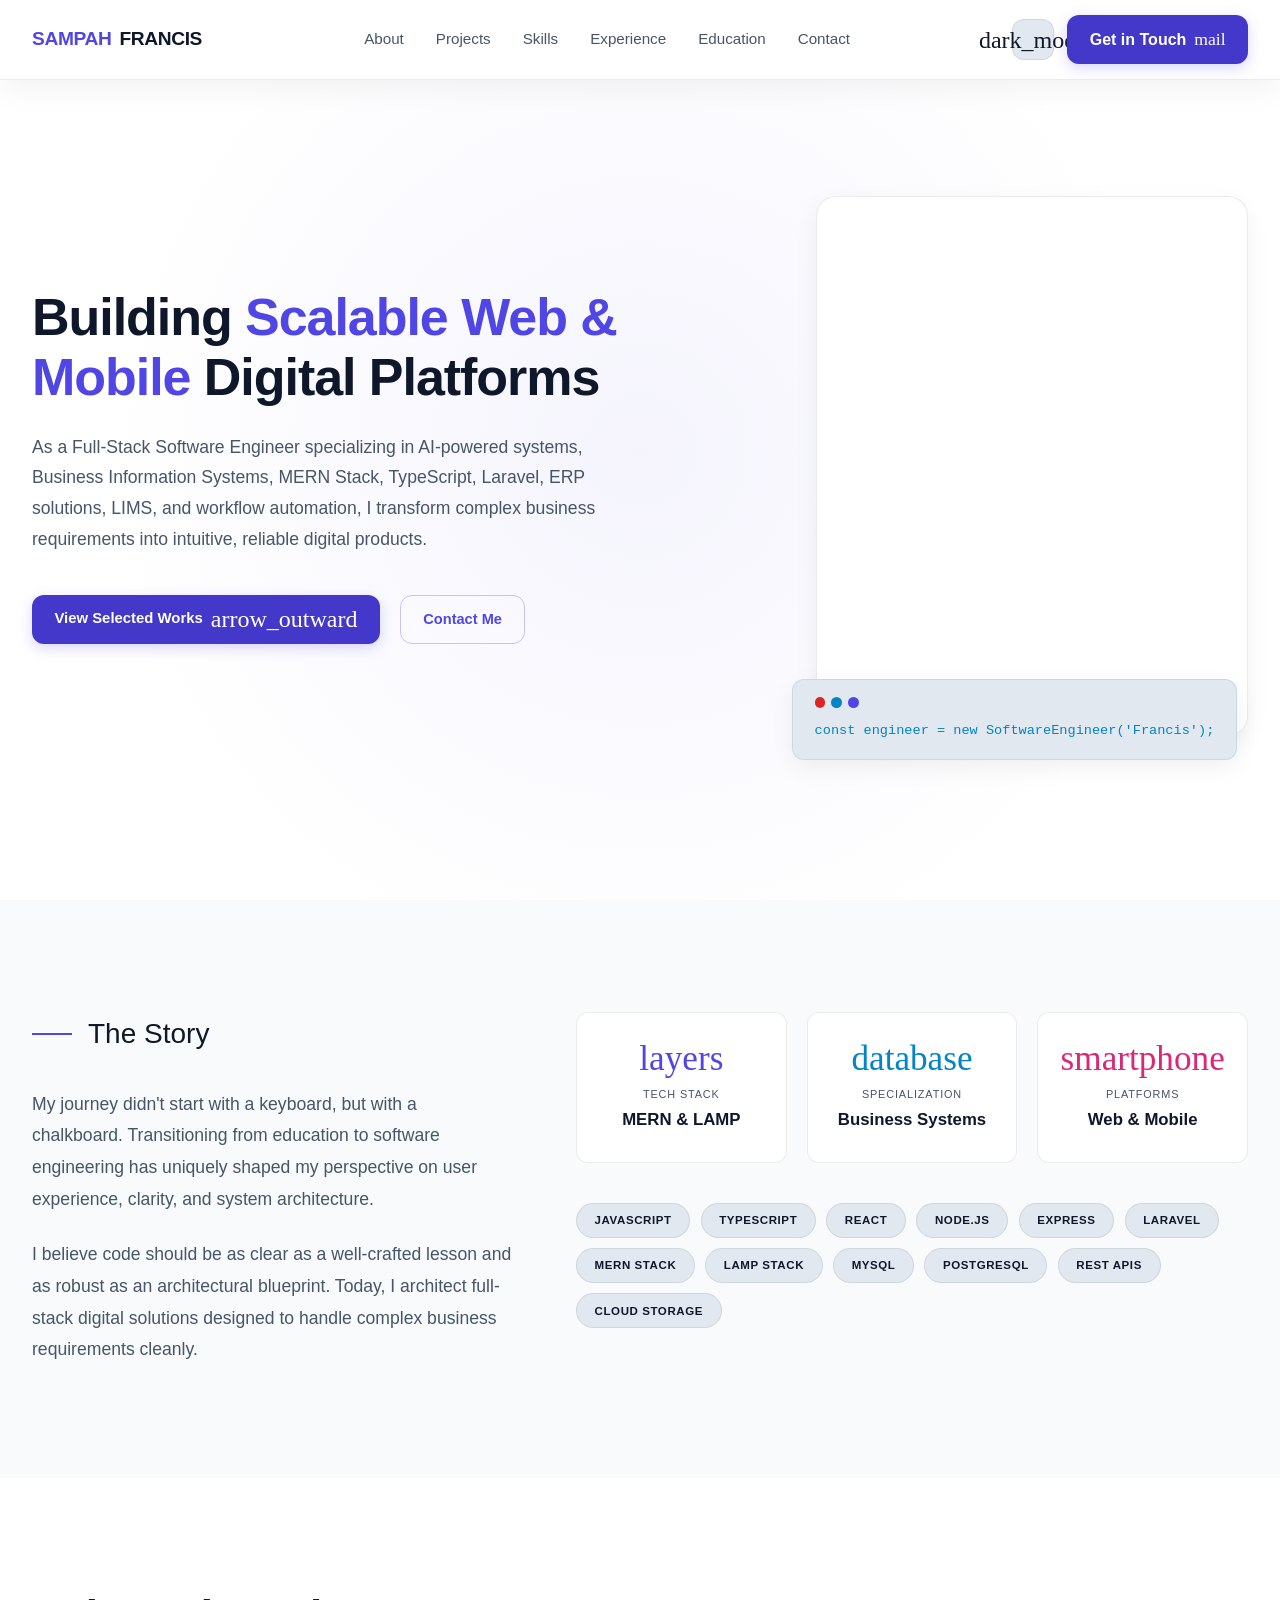
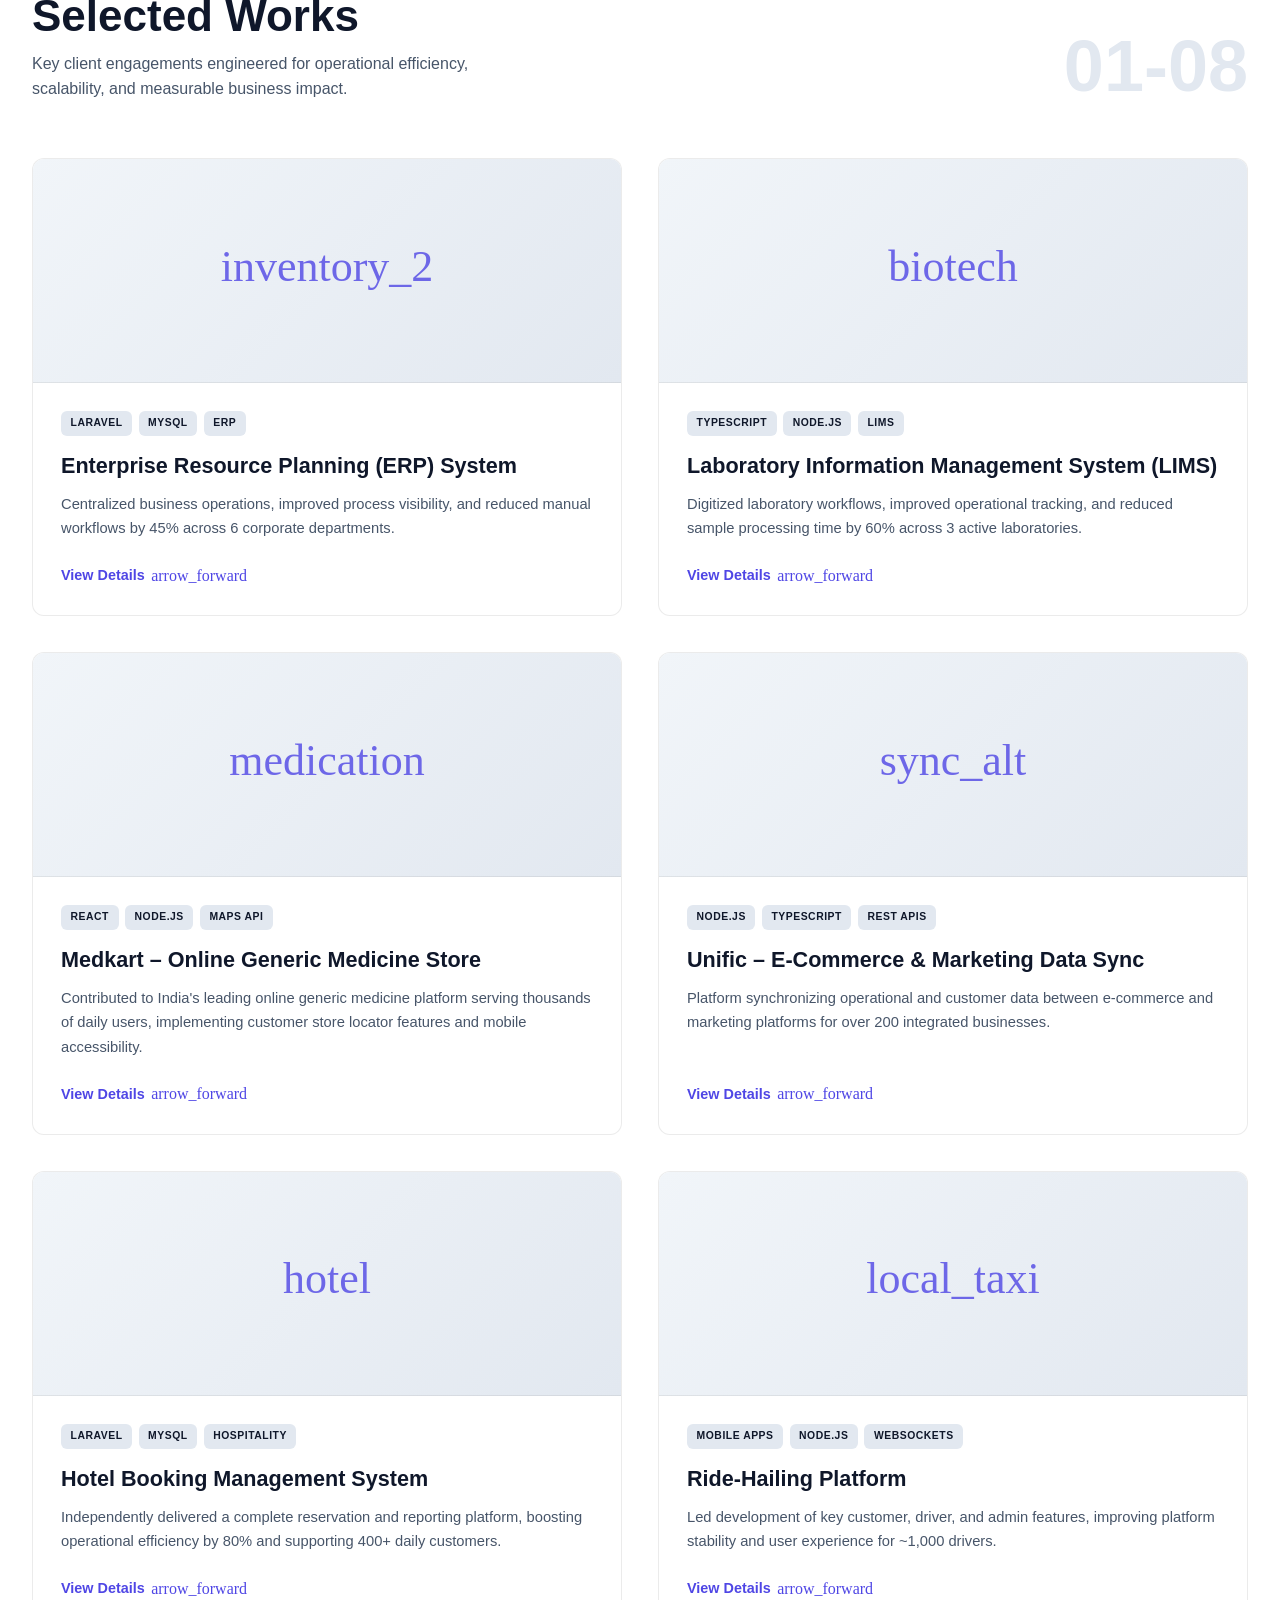
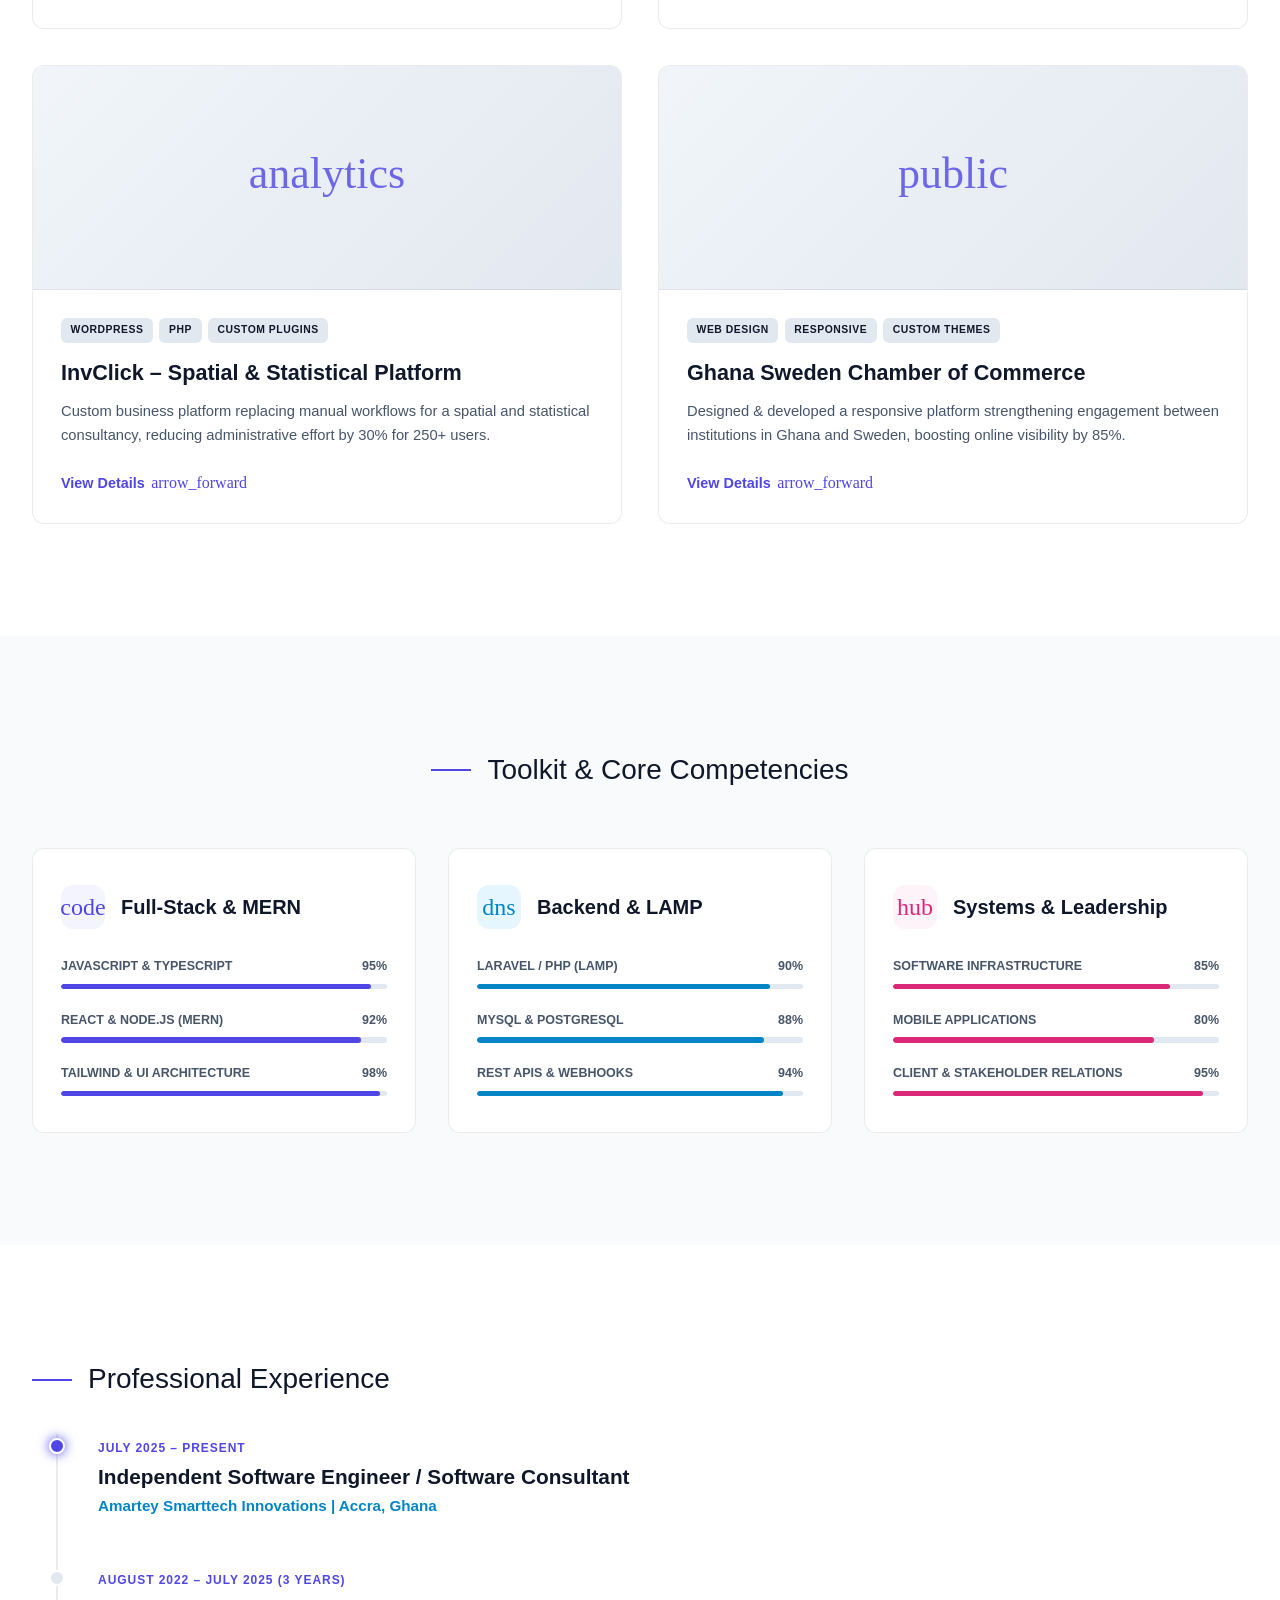
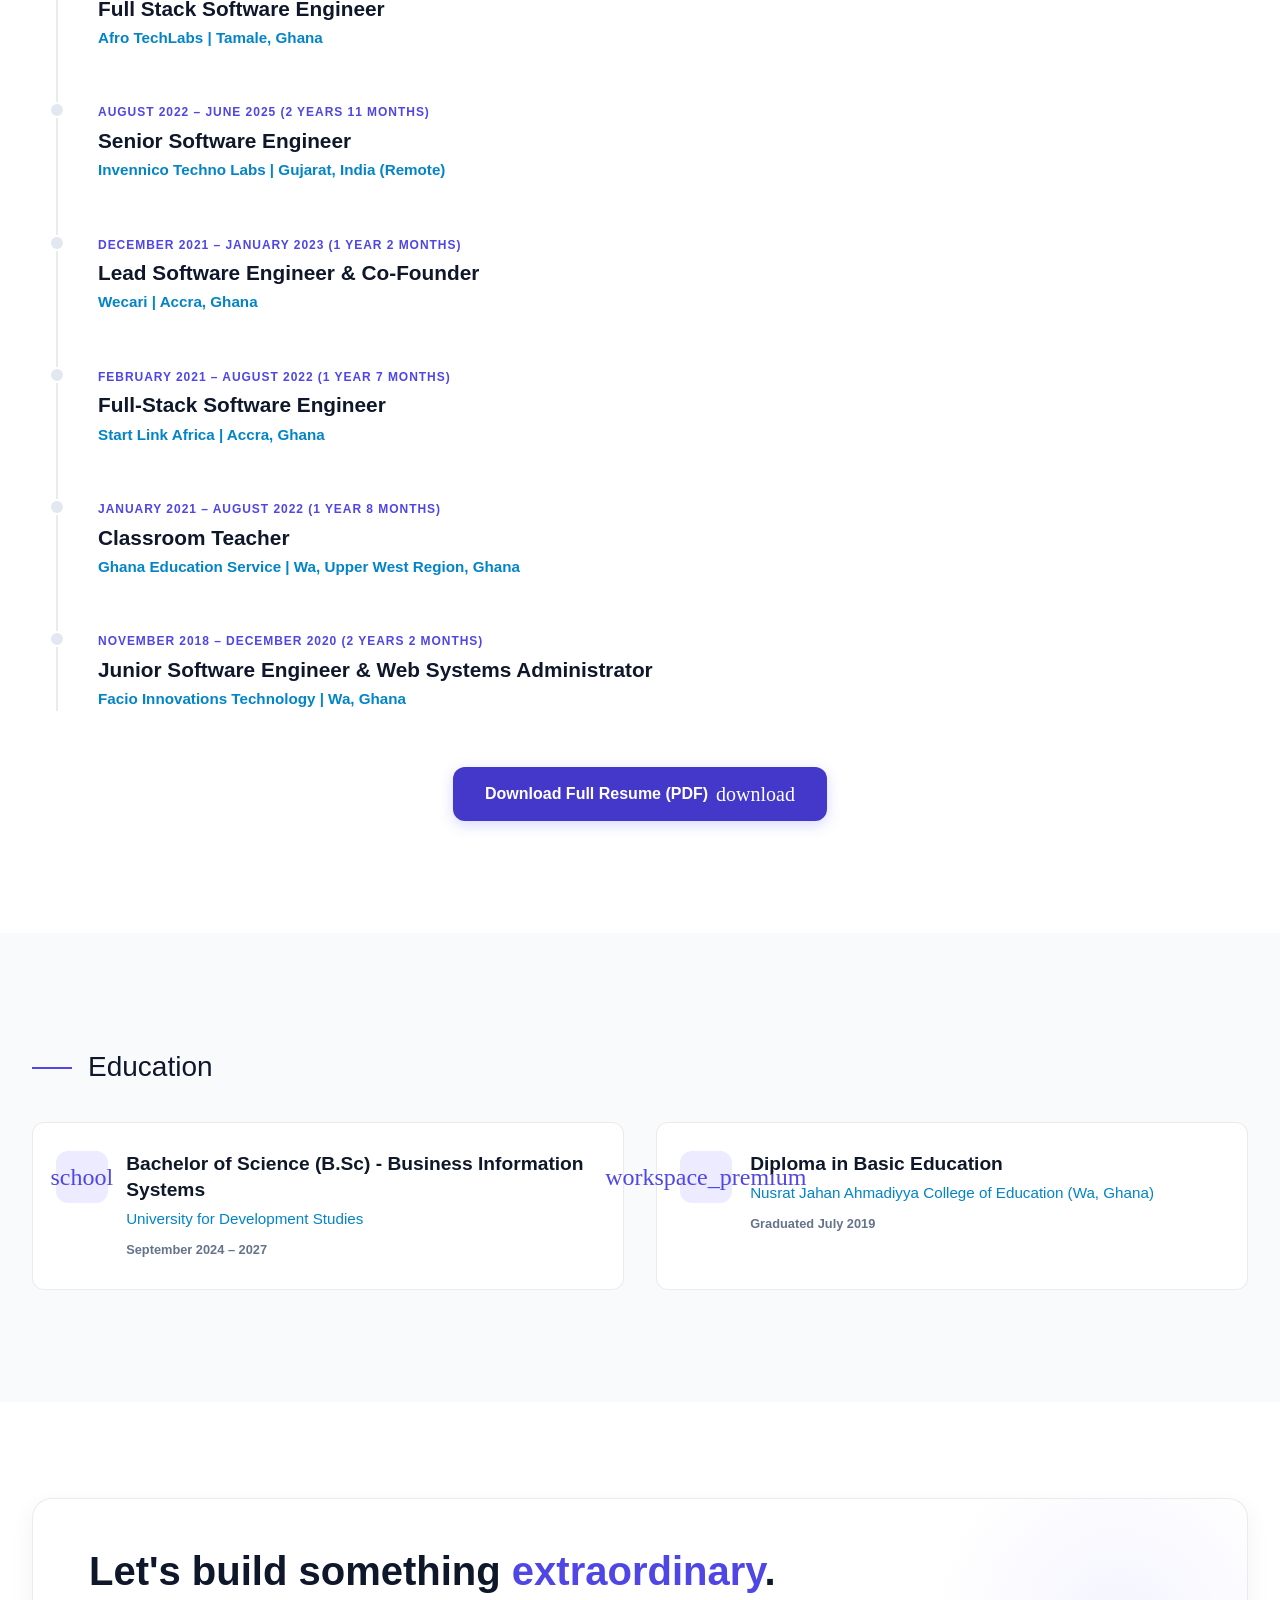
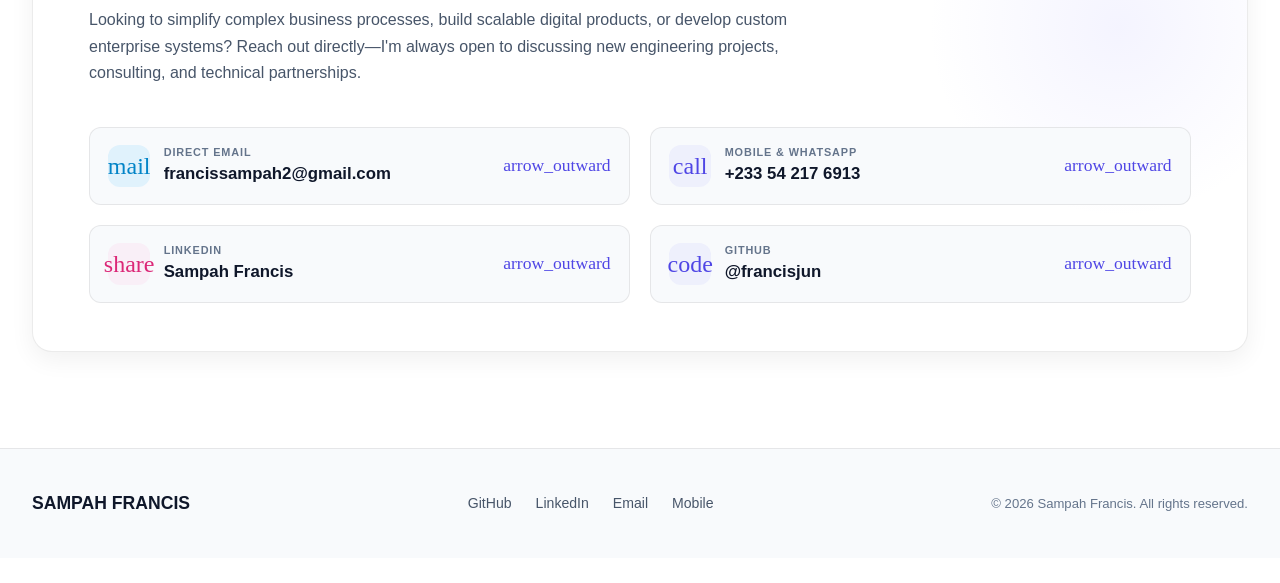
==== commit f70fd8de: "henhancememts" ====
--- a/index.html
+++ b/index.html
@@ -5,37 +5,222 @@
   <meta charset="utf-8" />
   <meta name="viewport" content="width=device-width, initial-scale=1.0" />
   <title>Sampah Francis | AI-Powered Systems &amp; Full-Stack Software Engineer</title>
-
-  <!-- Fonts & Material Icons -->
-  <link rel="preconnect" href="https://fonts.googleapis.com">
-  <link rel="preconnect" href="https://fonts.gstatic.com" crossorigin>
+  <meta name="description"
+    content="Portfolio of Sampah Francis, a Full-Stack Software Engineer specializing in AI-powered systems, MERN Stack, TypeScript, Laravel, ERP platforms, LIMS, and workflow automation." />
+  <link rel="canonical" href="https://francisjun.github.io/" />
+
+  <!-- Open Graph / Facebook -->
+  <meta property="og:type" content="website" />
+  <meta property="og:url" content="https://francisjun.github.io/" />
+  <meta property="og:title" content="Sampah Francis | AI-Powered Systems &amp; Full-Stack Software Engineer" />
+  <meta property="og:description"
+    content="Transforming complex business requirements into scalable, reliable digital platforms. Specializing in AI-powered systems, MERN, TypeScript, Laravel, ERP, and LIMS." />
+  <meta property="og:image" content="https://francisjun.github.io/assets/hero_portrait_1.jpeg" />
+
+  <!-- Twitter -->
+  <meta name="twitter:card" content="summary_large_image" />
+  <meta name="twitter:url" content="https://francisjun.github.io/" />
+  <meta name="twitter:title" content="Sampah Francis | AI-Powered Systems &amp; Full-Stack Software Engineer" />
+  <meta name="twitter:description"
+    content="Transforming complex business requirements into scalable, reliable digital platforms. Specializing in AI-powered systems, MERN, TypeScript, Laravel, ERP, and LIMS." />
+  <meta name="twitter:image" content="https://francisjun.github.io/assets/hero_portrait_1.jpeg" />
+
+  <!-- Content Security Policy (Strict: No unsafe-inline) -->
+  <meta http-equiv="Content-Security-Policy" content="
+    default-src 'self';
+    script-src 'self';
+    style-src 'self' https://fonts.googleapis.com;
+    font-src https://fonts.gstatic.com;
+    img-src 'self' data: https://francisjun.github.io;
+    connect-src 'self';
+    object-src 'none';
+    base-uri 'self';
+    form-action 'self';
+  " />
+
+  <!-- Fonts & Material Symbols with font-display: swap -->
+  <link rel="preconnect" href="https://fonts.googleapis.com" />
+  <link rel="preconnect" href="https://fonts.gstatic.com" crossorigin />
   <link
     href="https://fonts.googleapis.com/css2?family=Fira+Code:wght@400;500&family=Inter:wght@300;400;500;600;700&family=Space+Grotesk:wght@400;500;600;700&display=swap"
-    rel="stylesheet">
-  <link href="https://fonts.googleapis.com/css2?family=Material+Symbols+Outlined:wght,FILL@100..700,0..1&display=swap"
     rel="stylesheet" />
-
-  <!-- Custom Stylesheet (Relative Path for GitHub Pages) -->
-  <link rel="stylesheet" href="./styles.css">
-
-  <!-- Zero-FOUC Inline Theme Handler -->
-  <script>
-    (function () {
-      const storedTheme = localStorage.getItem('kinetic_theme');
-      if (storedTheme) {
-        document.documentElement.setAttribute('data-theme', storedTheme);
-      } else {
-        const prefersDark = window.matchMedia('(prefers-color-scheme: dark)').matches;
-        document.documentElement.setAttribute('data-theme', prefersDark ? 'dark' : 'light');
+  <link
+    href="https://fonts.googleapis.com/css2?family=Material+Symbols+Outlined:wght,FILL@100..700,0..1&display=swap"
+    rel="stylesheet" />
+
+  <!-- Custom Stylesheet -->
+  <link rel="stylesheet" href="./styles.css" />
+
+  <!-- External Zero-FOUC Theme Handler (Strict CSP Compliant) -->
+  <script src="./theme-init.js"></script>
+
+  <!-- Google AI Overview & Rich Search Structured Data (Schema.org JSON-LD) -->
+  <script type="application/ld+json">
+  {
+    "@context": "https://schema.org",
+    "@graph": [
+      {
+        "@type": "Person",
+        "@id": "https://francisjun.github.io/#person",
+        "name": "Sampah Francis",
+        "alternateName": "Francis Amartey Sampah",
+        "jobTitle": "Full-Stack Software Engineer & AI Systems Specialist",
+        "description": "Full-Stack Software Engineer specializing in AI-powered systems, Business Information Systems, MERN Stack, TypeScript, Laravel, ERP platforms, LIMS, and workflow automation.",
+        "url": "https://francisjun.github.io/",
+        "image": "https://francisjun.github.io/assets/hero_portrait_1.jpeg",
+        "email": "mailto:francissampah2@gmail.com",
+        "telephone": "+233542176913",
+        "sameAs": [
+          "https://github.com/francisjun",
+          "https://www.linkedin.com/in/sampah-francis/"
+        ],
+        "alumniOf": [
+          {
+            "@type": "CollegeOrUniversity",
+            "name": "University for Development Studies"
+          },
+          {
+            "@type": "CollegeOrUniversity",
+            "name": "Nusrat Jahan Ahmadiyya College of Education"
+          }
+        ],
+        "knowsAbout": [
+          "Artificial Intelligence Systems",
+          "Enterprise Resource Planning (ERP)",
+          "Laboratory Information Management Systems (LIMS)",
+          "MERN Stack (MongoDB, Express, React, Node.js)",
+          "TypeScript",
+          "Laravel & PHP",
+          "PostgreSQL & MySQL",
+          "RESTful APIs & Webhooks",
+          "Workflow Automation"
+        ]
+      },
+      {
+        "@type": "ProfilePage",
+        "@id": "https://francisjun.github.io/#webpage",
+        "url": "https://francisjun.github.io/",
+        "name": "Sampah Francis | AI-Powered Systems & Full-Stack Software Engineer",
+        "mainEntity": {
+          "@id": "https://francisjun.github.io/#person"
+        }
+      },
+      {
+        "@type": "ItemList",
+        "name": "Featured Software Engineering Projects",
+        "description": "Enterprise platforms, healthcare software, e-commerce, and workflow automation delivered by Sampah Francis.",
+        "itemListElement": [
+          {
+            "@type": "ListItem",
+            "position": 1,
+            "item": {
+              "@type": "SoftwareApplication",
+              "name": "Enterprise Resource Planning (ERP) System",
+              "applicationCategory": "BusinessApplication",
+              "operatingSystem": "Web",
+              "description": "Designed and delivered an ERP platform that centralized business operations, improved visibility, and reduced manual workflows by 45% across 6 corporate departments.",
+              "creator": { "@id": "https://francisjun.github.io/#person" },
+              "url": "https://github.com/francisjun"
+            }
+          },
+          {
+            "@type": "ListItem",
+            "position": 2,
+            "item": {
+              "@type": "SoftwareApplication",
+              "name": "Laboratory Information Management System (LIMS)",
+              "applicationCategory": "HealthApplication",
+              "operatingSystem": "Web",
+              "description": "Digitized laboratory tracking workflows, improved data integrity, and reduced sample processing time by 60% across 3 active laboratories.",
+              "creator": { "@id": "https://francisjun.github.io/#person" },
+              "url": "https://github.com/francisjun"
+            }
+          },
+          {
+            "@type": "ListItem",
+            "position": 3,
+            "item": {
+              "@type": "SoftwareApplication",
+              "name": "Medkart – Online Generic Medicine Store",
+              "applicationCategory": "ShoppingApplication",
+              "operatingSystem": "Web",
+              "description": "E-commerce platform serving thousands of daily customers with interactive pharmacy store locators and high-scale product search.",
+              "url": "https://www.medkart.in/"
+            }
+          },
+          {
+            "@type": "ListItem",
+            "position": 4,
+            "item": {
+              "@type": "SoftwareApplication",
+              "name": "Unific – E-Commerce & Marketing Data Sync",
+              "applicationCategory": "BusinessApplication",
+              "operatingSystem": "Cloud",
+              "description": "Bi-directional data synchronization pipeline integrating major e-commerce and marketing APIs for over 200 businesses.",
+              "url": "https://www.unific.com/"
+            }
+          },
+          {
+            "@type": "ListItem",
+            "position": 5,
+            "item": {
+              "@type": "SoftwareApplication",
+              "name": "Hotel Booking Management System",
+              "applicationCategory": "HospitalityApplication",
+              "operatingSystem": "Web",
+              "description": "Complete reservation and reporting platform boosting operational efficiency by 80% and supporting 400+ daily customers.",
+              "creator": { "@id": "https://francisjun.github.io/#person" }
+            }
+          },
+          {
+            "@type": "ListItem",
+            "position": 6,
+            "item": {
+              "@type": "SoftwareApplication",
+              "name": "Ride-Hailing Platform",
+              "applicationCategory": "TravelApplication",
+              "operatingSystem": "Mobile / Web",
+              "description": "Real-time dispatch, location tracking, and administrative modules supporting approximately 1,000 drivers.",
+              "creator": { "@id": "https://francisjun.github.io/#person" }
+            }
+          },
+          {
+            "@type": "ListItem",
+            "position": 7,
+            "item": {
+              "@type": "SoftwareApplication",
+              "name": "InvClick – Spatial & Statistical Platform",
+              "applicationCategory": "BusinessApplication",
+              "operatingSystem": "Web",
+              "description": "Custom spatial and statistical consulting platform reducing administrative workflow effort by 30% for 250+ users.",
+              "creator": { "@id": "https://francisjun.github.io/#person" }
+            }
+          },
+          {
+            "@type": "ListItem",
+            "position": 8,
+            "item": {
+              "@type": "SoftwareApplication",
+              "name": "Ghana Sweden Chamber of Commerce",
+              "applicationCategory": "BusinessApplication",
+              "operatingSystem": "Web",
+              "description": "High-performance responsive platform strengthening engagement between institutions in Ghana and Sweden, boosting visibility by 85%.",
+              "url": "https://ghanaswedenchamber.com/"
+            }
+          }
+        ]
       }
-    })();
+    ]
+  }
   </script>
 </head>
 
 <body>
+  <!-- Skip Navigation Link (WCAG 2.2 AA SC 2.4.1) -->
+  <a href="#main-content" class="skip-link">Skip to main content</a>
 
   <!-- =========================================================================
-       NAVIGATION BAR (FULLY RESPONSIVE)
+       NAVIGATION BAR
        ========================================================================= -->
   <header class="navbar">
     <div class="container">
@@ -44,7 +229,7 @@
       </a>
 
       <!-- Desktop Navigation Links -->
-      <nav class="nav-links">
+      <nav class="nav-links" aria-label="Main Navigation">
         <a href="#about" class="nav-link">About</a>
         <a href="#projects" class="nav-link">Projects</a>
         <a href="#skills" class="nav-link">Skills</a>
@@ -60,20 +245,25 @@
           <span class="material-symbols-outlined" id="themeIcon">dark_mode</span>
         </button>
 
-        <a href="#contact" class="btn-primary desktop-only" style="text-decoration:none;">
+        <a href="#contact" class="btn-primary desktop-only">
           <span>Get in Touch</span>
-          <span class="material-symbols-outlined" style="font-size: 1.1rem;">mail</span>
+          <span class="material-symbols-outlined icon-md">mail</span>
         </a>
 
-        <button id="mobileMenuBtn" class="mobile-menu-btn" aria-label="Open Navigation Menu">
+        <!-- Mobile Menu Trigger Anchor (Zero-JS Target + Progressive Button) -->
+        <a href="#mobileDrawer" id="mobileMenuBtn" class="mobile-menu-btn" aria-label="Open Navigation Menu">
           <span class="material-symbols-outlined">menu</span>
-        </button>
+        </a>
       </div>
     </div>
   </header>
 
-  <!-- Mobile Drawer Navigation -->
-  <div id="mobileDrawer" class="mobile-drawer">
+  <!-- Mobile Drawer Navigation (Zero-JS CSS :target + Progressive Enhancement) -->
+  <div id="mobileDrawer" class="mobile-drawer" role="dialog" aria-label="Mobile Navigation Menu">
+    <div class="mobile-drawer-header">
+      <span class="brand-accent">NAVIGATION</span>
+      <a href="#" class="mobile-drawer-close" aria-label="Close Navigation Menu">&times;</a>
+    </div>
     <a href="#about" class="mobile-nav-link">About</a>
     <a href="#projects" class="mobile-nav-link">Projects</a>
     <a href="#skills" class="mobile-nav-link">Skills</a>
@@ -83,650 +273,910 @@
   </div>
 
   <!-- =========================================================================
-       HERO SECTION
+       MAIN CONTENT CONTAINER
        ========================================================================= -->
-  <section class="hero-section" id="hero">
-    <div class="hero-glow-bg"></div>
-    <div class="container">
-      <div class="hero-grid">
-        <!-- Hero Text Content -->
-        <div class="hero-content">
-          <h1 class="hero-title">
-            Building <span class="text-primary">Scalable Web &amp; Mobile</span> Digital Platforms
-          </h1>
-
-          <p class="hero-subtitle">
-            As a Full-Stack Software Engineer specializing in AI-powered systems, Business Information Systems, MERN
-            Stack, TypeScript, Laravel, ERP solutions, LIMS, and workflow automation, I transform complex business
-            requirements into intuitive, reliable digital products.
-          </p>
-
-          <div class="hero-cta-group">
-            <a href="#projects" class="btn-primary">
-              View Selected Works
-              <span class="material-symbols-outlined">arrow_outward</span>
+  <main id="main-content">
+
+    <!-- =========================================================================
+         HERO SECTION
+         ========================================================================= -->
+    <section class="hero-section" id="hero">
+      <div class="hero-glow-bg"></div>
+      <div class="container">
+        <div class="hero-grid">
+          <!-- Hero Text Content -->
+          <div class="hero-content">
+            <h1 class="hero-title">
+              Building <span class="text-primary">Scalable Web &amp; Mobile</span> Digital Platforms
+            </h1>
+
+            <p class="hero-subtitle">
+              As a Full-Stack Software Engineer specializing in AI-powered systems, Business Information Systems, MERN
+              Stack, TypeScript, Laravel, ERP solutions, LIMS, and workflow automation, I transform complex business
+              requirements into intuitive, reliable digital products.
+            </p>
+
+            <div class="hero-cta-group">
+              <a href="#projects" class="btn-primary">
+                View Selected Works
+                <span class="material-symbols-outlined">arrow_outward</span>
+              </a>
+              <a href="#contact" class="btn-outline">
+                Contact Me
+              </a>
+            </div>
+          </div>
+
+          <!-- Hero Portrait Visual (CLS = 0 with Reserved Dimensions & High Priority) -->
+          <div class="hero-portrait-card">
+            <div class="portrait-frame">
+              <img src="./assets/hero_portrait_1.jpeg" alt="Sampah Francis Portrait" class="portrait-img"
+                width="720" height="960" fetchpriority="high" decoding="async" />
+              <div class="portrait-overlay"></div>
+            </div>
+            <div class="code-badge">
+              <div class="code-badge-dots">
+                <span class="dot dot-red"></span>
+                <span class="dot dot-yellow"></span>
+                <span class="dot dot-green"></span>
+              </div>
+              <code class="code-badge-text">const engineer = new SoftwareEngineer('Francis');</code>
+            </div>
+          </div>
+        </div>
+      </div>
+    </section>
+
+    <!-- =========================================================================
+         ABOUT SECTION
+         ========================================================================= -->
+    <section class="about-section" id="about">
+      <div class="container">
+        <div class="about-grid">
+          <div>
+            <h2 class="section-tag">The Story</h2>
+            <div class="story-text">
+              <p>
+                My journey didn't start with a keyboard, but with a chalkboard. Transitioning from education to software
+                engineering has uniquely shaped my perspective on user experience, clarity, and system architecture.
+              </p>
+              <p>
+                I believe code should be as clear as a well-crafted lesson and as robust as an architectural blueprint.
+                Today, I architect full-stack digital solutions designed to handle complex business requirements cleanly.
+              </p>
+            </div>
+          </div>
+
+          <div>
+            <div class="value-cards-grid">
+              <div class="value-card">
+                <span class="material-symbols-outlined value-icon text-primary">layers</span>
+                <span class="value-label">Tech Stack</span>
+                <span class="value-title">MERN &amp; LAMP</span>
+              </div>
+              <div class="value-card">
+                <span class="material-symbols-outlined value-icon text-secondary">database</span>
+                <span class="value-label">Specialization</span>
+                <span class="value-title">Business Systems</span>
+              </div>
+              <div class="value-card">
+                <span class="material-symbols-outlined value-icon text-tertiary">smartphone</span>
+                <span class="value-label">Platforms</span>
+                <span class="value-title">Web &amp; Mobile</span>
+              </div>
+            </div>
+
+            <div class="tech-pills">
+              <span class="tech-pill">JavaScript</span>
+              <span class="tech-pill">TypeScript</span>
+              <span class="tech-pill">React</span>
+              <span class="tech-pill">Node.js</span>
+              <span class="tech-pill">Express</span>
+              <span class="tech-pill">Laravel</span>
+              <span class="tech-pill">MERN Stack</span>
+              <span class="tech-pill">LAMP Stack</span>
+              <span class="tech-pill">MySQL</span>
+              <span class="tech-pill">PostgreSQL</span>
+              <span class="tech-pill">REST APIs</span>
+              <span class="tech-pill">Cloud Storage</span>
+            </div>
+          </div>
+        </div>
+      </div>
+    </section>
+
+    <!-- =========================================================================
+         SELECTED WORKS SECTION (STATIC HTML IN DOM FOR AI SEARCH & ZERO-JS)
+         ========================================================================= -->
+    <section class="projects-section" id="projects">
+      <div class="container">
+        <div class="section-header">
+          <div>
+            <h2 class="section-header-title">Selected Works</h2>
+            <p class="section-header-desc">Key client engagements engineered for operational efficiency, scalability,
+              and measurable business impact.</p>
+          </div>
+          <div class="section-number">01-08</div>
+        </div>
+
+        <div class="projects-grid">
+          <!-- Project Card 1: ERP System -->
+          <article class="project-card">
+            <div class="project-img-wrapper">
+              <div class="project-placeholder-graphic">
+                <span class="material-symbols-outlined project-placeholder-icon">inventory_2</span>
+              </div>
+            </div>
+            <div class="project-content">
+              <div class="project-tags">
+                <span class="project-tag">Laravel</span>
+                <span class="project-tag">MySQL</span>
+                <span class="project-tag">ERP</span>
+              </div>
+              <h3 class="project-title">Enterprise Resource Planning (ERP) System</h3>
+              <p class="project-desc">Centralized business operations, improved process visibility, and reduced manual
+                workflows by 45% across 6 corporate departments.</p>
+              <a href="#project-modal-0" class="btn-link open-modal-link">
+                View Details
+                <span class="material-symbols-outlined icon-sm">arrow_forward</span>
+              </a>
+            </div>
+          </article>
+
+          <!-- Project Card 2: LIMS -->
+          <article class="project-card">
+            <div class="project-img-wrapper">
+              <div class="project-placeholder-graphic">
+                <span class="material-symbols-outlined project-placeholder-icon">biotech</span>
+              </div>
+            </div>
+            <div class="project-content">
+              <div class="project-tags">
+                <span class="project-tag">TypeScript</span>
+                <span class="project-tag">Node.js</span>
+                <span class="project-tag">LIMS</span>
+              </div>
+              <h3 class="project-title">Laboratory Information Management System (LIMS)</h3>
+              <p class="project-desc">Digitized laboratory workflows, improved operational tracking, and reduced sample
+                processing time by 60% across 3 active laboratories.</p>
+              <a href="#project-modal-1" class="btn-link open-modal-link">
+                View Details
+                <span class="material-symbols-outlined icon-sm">arrow_forward</span>
+              </a>
+            </div>
+          </article>
+
+          <!-- Project Card 3: Medkart -->
+          <article class="project-card">
+            <div class="project-img-wrapper">
+              <div class="project-placeholder-graphic">
+                <span class="material-symbols-outlined project-placeholder-icon">medication</span>
+              </div>
+            </div>
+            <div class="project-content">
+              <div class="project-tags">
+                <span class="project-tag">React</span>
+                <span class="project-tag">Node.js</span>
+                <span class="project-tag">Maps API</span>
+              </div>
+              <h3 class="project-title">Medkart – Online Generic Medicine Store</h3>
+              <p class="project-desc">Contributed to India's leading online generic medicine platform serving thousands
+                of daily users, implementing customer store locator features and mobile accessibility.</p>
+              <a href="#project-modal-2" class="btn-link open-modal-link">
+                View Details
+                <span class="material-symbols-outlined icon-sm">arrow_forward</span>
+              </a>
+            </div>
+          </article>
+
+          <!-- Project Card 4: Unific -->
+          <article class="project-card">
+            <div class="project-img-wrapper">
+              <div class="project-placeholder-graphic">
+                <span class="material-symbols-outlined project-placeholder-icon">sync_alt</span>
+              </div>
+            </div>
+            <div class="project-content">
+              <div class="project-tags">
+                <span class="project-tag">Node.js</span>
+                <span class="project-tag">TypeScript</span>
+                <span class="project-tag">REST APIs</span>
+              </div>
+              <h3 class="project-title">Unific – E-Commerce &amp; Marketing Data Sync</h3>
+              <p class="project-desc">Platform synchronizing operational and customer data between e-commerce and
+                marketing platforms for over 200 integrated businesses.</p>
+              <a href="#project-modal-3" class="btn-link open-modal-link">
+                View Details
+                <span class="material-symbols-outlined icon-sm">arrow_forward</span>
+              </a>
+            </div>
+          </article>
+
+          <!-- Project Card 5: Hotel Booking System -->
+          <article class="project-card">
+            <div class="project-img-wrapper">
+              <div class="project-placeholder-graphic">
+                <span class="material-symbols-outlined project-placeholder-icon">hotel</span>
+              </div>
+            </div>
+            <div class="project-content">
+              <div class="project-tags">
+                <span class="project-tag">Laravel</span>
+                <span class="project-tag">MySQL</span>
+                <span class="project-tag">Hospitality</span>
+              </div>
+              <h3 class="project-title">Hotel Booking Management System</h3>
+              <p class="project-desc">Independently delivered a complete reservation and reporting platform, boosting
+                operational efficiency by 80% and supporting 400+ daily customers.</p>
+              <a href="#project-modal-4" class="btn-link open-modal-link">
+                View Details
+                <span class="material-symbols-outlined icon-sm">arrow_forward</span>
+              </a>
+            </div>
+          </article>
+
+          <!-- Project Card 6: Ride-Hailing Platform -->
+          <article class="project-card">
+            <div class="project-img-wrapper">
+              <div class="project-placeholder-graphic">
+                <span class="material-symbols-outlined project-placeholder-icon">local_taxi</span>
+              </div>
+            </div>
+            <div class="project-content">
+              <div class="project-tags">
+                <span class="project-tag">Mobile Apps</span>
+                <span class="project-tag">Node.js</span>
+                <span class="project-tag">WebSockets</span>
+              </div>
+              <h3 class="project-title">Ride-Hailing Platform</h3>
+              <p class="project-desc">Led development of key customer, driver, and admin features, improving platform
+                stability and user experience for ~1,000 drivers.</p>
+              <a href="#project-modal-5" class="btn-link open-modal-link">
+                View Details
+                <span class="material-symbols-outlined icon-sm">arrow_forward</span>
+              </a>
+            </div>
+          </article>
+
+          <!-- Project Card 7: InvClick -->
+          <article class="project-card">
+            <div class="project-img-wrapper">
+              <div class="project-placeholder-graphic">
+                <span class="material-symbols-outlined project-placeholder-icon">analytics</span>
+              </div>
+            </div>
+            <div class="project-content">
+              <div class="project-tags">
+                <span class="project-tag">WordPress</span>
+                <span class="project-tag">PHP</span>
+                <span class="project-tag">Custom Plugins</span>
+              </div>
+              <h3 class="project-title">InvClick – Spatial &amp; Statistical Platform</h3>
+              <p class="project-desc">Custom business platform replacing manual workflows for a spatial and statistical
+                consultancy, reducing administrative effort by 30% for 250+ users.</p>
+              <a href="#project-modal-6" class="btn-link open-modal-link">
+                View Details
+                <span class="material-symbols-outlined icon-sm">arrow_forward</span>
+              </a>
+            </div>
+          </article>
+
+          <!-- Project Card 8: Ghana Sweden Chamber -->
+          <article class="project-card">
+            <div class="project-img-wrapper">
+              <div class="project-placeholder-graphic">
+                <span class="material-symbols-outlined project-placeholder-icon">public</span>
+              </div>
+            </div>
+            <div class="project-content">
+              <div class="project-tags">
+                <span class="project-tag">Web Design</span>
+                <span class="project-tag">Responsive</span>
+                <span class="project-tag">Custom Themes</span>
+              </div>
+              <h3 class="project-title">Ghana Sweden Chamber of Commerce</h3>
+              <p class="project-desc">Designed &amp; developed a responsive platform strengthening engagement between
+                institutions in Ghana and Sweden, boosting online visibility by 85%.</p>
+              <a href="#project-modal-7" class="btn-link open-modal-link">
+                View Details
+                <span class="material-symbols-outlined icon-sm">arrow_forward</span>
+              </a>
+            </div>
+          </article>
+        </div>
+      </div>
+    </section>
+
+    <!-- =========================================================================
+         SKILLS & TOOLKIT SECTION
+         ========================================================================= -->
+    <section class="skills-section" id="skills">
+      <div class="container">
+        <h2 class="section-tag section-tag-center">
+          Toolkit &amp; Core Competencies
+        </h2>
+
+        <div class="skills-grid">
+          <!-- Card 1: Full-Stack -->
+          <div class="skill-card">
+            <div class="skill-header">
+              <div class="skill-icon-badge skill-icon-primary">
+                <span class="material-symbols-outlined">code</span>
+              </div>
+              <h3 class="skill-title">Full-Stack &amp; MERN</h3>
+            </div>
+            <div class="skill-list">
+              <div>
+                <div class="skill-meta">
+                  <span>JavaScript &amp; TypeScript</span>
+                  <span>95%</span>
+                </div>
+                <div class="progress-track">
+                  <div class="progress-fill fill-primary progress-95"></div>
+                </div>
+              </div>
+
+              <div>
+                <div class="skill-meta">
+                  <span>React &amp; Node.js (MERN)</span>
+                  <span>92%</span>
+                </div>
+                <div class="progress-track">
+                  <div class="progress-fill fill-primary progress-92"></div>
+                </div>
+              </div>
+
+              <div>
+                <div class="skill-meta">
+                  <span>Tailwind &amp; UI Architecture</span>
+                  <span>98%</span>
+                </div>
+                <div class="progress-track">
+                  <div class="progress-fill fill-primary progress-98"></div>
+                </div>
+              </div>
+            </div>
+          </div>
+
+          <!-- Card 2: Backend & Enterprise -->
+          <div class="skill-card">
+            <div class="skill-header">
+              <div class="skill-icon-badge skill-icon-secondary">
+                <span class="material-symbols-outlined">dns</span>
+              </div>
+              <h3 class="skill-title">Backend &amp; LAMP</h3>
+            </div>
+            <div class="skill-list">
+              <div>
+                <div class="skill-meta">
+                  <span>Laravel / PHP (LAMP)</span>
+                  <span>90%</span>
+                </div>
+                <div class="progress-track">
+                  <div class="progress-fill fill-secondary progress-90"></div>
+                </div>
+              </div>
+
+              <div>
+                <div class="skill-meta">
+                  <span>MySQL &amp; PostgreSQL</span>
+                  <span>88%</span>
+                </div>
+                <div class="progress-track">
+                  <div class="progress-fill fill-secondary progress-88"></div>
+                </div>
+              </div>
+
+              <div>
+                <div class="skill-meta">
+                  <span>REST APIs &amp; Webhooks</span>
+                  <span>94%</span>
+                </div>
+                <div class="progress-track">
+                  <div class="progress-fill fill-secondary progress-94"></div>
+                </div>
+              </div>
+            </div>
+          </div>
+
+          <!-- Card 3: Systems & Management -->
+          <div class="skill-card">
+            <div class="skill-header">
+              <div class="skill-icon-badge skill-icon-tertiary">
+                <span class="material-symbols-outlined">hub</span>
+              </div>
+              <h3 class="skill-title">Systems &amp; Leadership</h3>
+            </div>
+            <div class="skill-list">
+              <div>
+                <div class="skill-meta">
+                  <span>Software Infrastructure</span>
+                  <span>85%</span>
+                </div>
+                <div class="progress-track">
+                  <div class="progress-fill fill-tertiary progress-85"></div>
+                </div>
+              </div>
+
+              <div>
+                <div class="skill-meta">
+                  <span>Mobile Applications</span>
+                  <span>80%</span>
+                </div>
+                <div class="progress-track">
+                  <div class="progress-fill fill-tertiary progress-80"></div>
+                </div>
+              </div>
+
+              <div>
+                <div class="skill-meta">
+                  <span>Client &amp; Stakeholder Relations</span>
+                  <span>95%</span>
+                </div>
+                <div class="progress-track">
+                  <div class="progress-fill fill-tertiary progress-95"></div>
+                </div>
+              </div>
+            </div>
+          </div>
+        </div>
+      </div>
+    </section>
+
+    <!-- =========================================================================
+         EXPERIENCE / JOURNEY SECTION
+         ========================================================================= -->
+    <section class="experience-section" id="experience">
+      <div class="container">
+        <h2 class="section-tag">Professional Experience</h2>
+
+        <div class="timeline">
+          <!-- Role 1 -->
+          <article class="timeline-item">
+            <div class="timeline-node active"></div>
+            <time class="timeline-date" datetime="2025-07">July 2025 – Present</time>
+            <h3 class="timeline-role">Independent Software Engineer / Software Consultant</h3>
+            <div class="timeline-company">Amartey Smarttech Innovations | Accra, Ghana</div>
+          </article>
+
+          <!-- Role 2 -->
+          <article class="timeline-item">
+            <div class="timeline-node"></div>
+            <time class="timeline-date" datetime="2022-08/2025-07">August 2022 – July 2025 (3 Years)</time>
+            <h3 class="timeline-role">Full Stack Software Engineer</h3>
+            <div class="timeline-company">Afro TechLabs | Tamale, Ghana</div>
+          </article>
+
+          <!-- Role 3 -->
+          <article class="timeline-item">
+            <div class="timeline-node"></div>
+            <time class="timeline-date" datetime="2022-08/2025-06">August 2022 – June 2025 (2 Years 11 Months)</time>
+            <h3 class="timeline-role">Senior Software Engineer</h3>
+            <div class="timeline-company">Invennico Techno Labs | Gujarat, India (Remote)</div>
+          </article>
+
+          <!-- Role 4 -->
+          <article class="timeline-item">
+            <div class="timeline-node"></div>
+            <time class="timeline-date" datetime="2021-12/2023-01">December 2021 – January 2023 (1 Year 2 Months)</time>
+            <h3 class="timeline-role">Lead Software Engineer &amp; Co-Founder</h3>
+            <div class="timeline-company">Wecari | Accra, Ghana</div>
+          </article>
+
+          <!-- Role 5 -->
+          <article class="timeline-item">
+            <div class="timeline-node"></div>
+            <time class="timeline-date" datetime="2021-02/2022-08">February 2021 – August 2022 (1 Year 7 Months)</time>
+            <h3 class="timeline-role">Full-Stack Software Engineer</h3>
+            <div class="timeline-company">Start Link Africa | Accra, Ghana</div>
+          </article>
+
+          <!-- Role 6 -->
+          <article class="timeline-item">
+            <div class="timeline-node"></div>
+            <time class="timeline-date" datetime="2021-01/2022-08">January 2021 – August 2022 (1 Year 8 Months)</time>
+            <h3 class="timeline-role">Classroom Teacher</h3>
+            <div class="timeline-company">Ghana Education Service | Wa, Upper West Region, Ghana</div>
+          </article>
+
+          <!-- Role 7 -->
+          <article class="timeline-item">
+            <div class="timeline-node"></div>
+            <time class="timeline-date" datetime="2018-11/2020-12">November 2018 – December 2020 (2 Years 2 Months)</time>
+            <h3 class="timeline-role">Junior Software Engineer &amp; Web Systems Administrator</h3>
+            <div class="timeline-company">Facio Innovations Technology | Wa, Ghana</div>
+          </article>
+        </div>
+
+        <!-- Download Resume Action Button -->
+        <div class="resume-btn-wrapper">
+          <a href="./assets/FRANCIS_AMARTEY_SAMPAH_Resume.pdf" download="FRANCIS_AMARTEY_SAMPAH_Resume.pdf"
+            target="_blank" rel="noopener noreferrer" class="btn-primary btn-resume">
+            <span>Download Full Resume (PDF)</span>
+            <span class="material-symbols-outlined icon-lg">download</span>
+          </a>
+        </div>
+      </div>
+    </section>
+
+    <!-- =========================================================================
+         EDUCATION SECTION
+         ========================================================================= -->
+    <section class="education-section" id="education">
+      <div class="container">
+        <h2 class="section-tag">Education</h2>
+
+        <div class="education-grid">
+          <article class="education-card">
+            <div class="education-icon">
+              <span class="material-symbols-outlined">school</span>
+            </div>
+            <div>
+              <h3 class="education-degree">Bachelor of Science (B.Sc) - Business Information Systems</h3>
+              <div class="education-school">University for Development Studies</div>
+              <time class="education-date" datetime="2024-09/2027">September 2024 – 2027</time>
+            </div>
+          </article>
+
+          <article class="education-card">
+            <div class="education-icon">
+              <span class="material-symbols-outlined">workspace_premium</span>
+            </div>
+            <div>
+              <h3 class="education-degree">Diploma in Basic Education</h3>
+              <div class="education-school">Nusrat Jahan Ahmadiyya College of Education (Wa, Ghana)</div>
+              <time class="education-date" datetime="2019-07">Graduated July 2019</time>
+            </div>
+          </article>
+        </div>
+      </div>
+    </section>
+
+    <!-- =========================================================================
+         CONTACT SECTION
+         ========================================================================= -->
+    <section class="contact-section" id="contact">
+      <div class="container">
+        <div class="contact-card-compact">
+          <div class="contact-bg-glow"></div>
+
+          <div class="contact-compact-header">
+            <h2 class="contact-heading">Let's build something <span class="text-primary">extraordinary</span>.</h2>
+            <p class="contact-subtext">
+              Looking to simplify complex business processes, build scalable digital products, or develop custom
+              enterprise systems? Reach out directly—I'm always open to discussing new engineering projects, consulting,
+              and technical partnerships.
+            </p>
+          </div>
+
+          <div class="contact-pills-grid">
+            <!-- Email Pill -->
+            <a href="mailto:francissampah2@gmail.com" class="contact-pill-item">
+              <div class="pill-icon-wrapper icon-blue">
+                <span class="material-symbols-outlined">mail</span>
+              </div>
+              <div class="pill-info">
+                <span class="pill-label">Direct Email</span>
+                <span class="pill-value">francissampah2@gmail.com</span>
+              </div>
+              <span class="material-symbols-outlined pill-arrow">arrow_outward</span>
             </a>
-            <a href="#contact" class="btn-outline">
-              Contact Me
+
+            <!-- Mobile Pill -->
+            <a href="tel:+233542176913" class="contact-pill-item">
+              <div class="pill-icon-wrapper icon-indigo">
+                <span class="material-symbols-outlined">call</span>
+              </div>
+              <div class="pill-info">
+                <span class="pill-label">Mobile &amp; WhatsApp</span>
+                <span class="pill-value">+233 54 217 6913</span>
+              </div>
+              <span class="material-symbols-outlined pill-arrow">arrow_outward</span>
+            </a>
+
+            <!-- LinkedIn Pill -->
+            <a href="https://www.linkedin.com/in/sampah-francis/" target="_blank" rel="noopener noreferrer"
+              class="contact-pill-item">
+              <div class="pill-icon-wrapper icon-rose">
+                <span class="material-symbols-outlined">share</span>
+              </div>
+              <div class="pill-info">
+                <span class="pill-label">LinkedIn</span>
+                <span class="pill-value">Sampah Francis</span>
+              </div>
+              <span class="material-symbols-outlined pill-arrow">arrow_outward</span>
+            </a>
+
+            <!-- GitHub Pill -->
+            <a href="https://github.com/francisjun" target="_blank" rel="noopener noreferrer" class="contact-pill-item">
+              <div class="pill-icon-wrapper icon-indigo">
+                <span class="material-symbols-outlined">code</span>
+              </div>
+              <div class="pill-info">
+                <span class="pill-label">GitHub</span>
+                <span class="pill-value">@francisjun</span>
+              </div>
+              <span class="material-symbols-outlined pill-arrow">arrow_outward</span>
             </a>
           </div>
         </div>
-
-        <!-- Interactive Portrait Visual -->
-        <div class="hero-portrait-card">
-          <div class="portrait-frame">
-            <img src="./assets/hero_portrait_1.jpeg" alt="Sampah Francis Portrait" class="portrait-img">
-            <div class="portrait-overlay"></div>
-          </div>
-          <div class="code-badge">
-            <div class="code-badge-dots">
-              <span class="dot dot-red"></span>
-              <span class="dot dot-yellow"></span>
-              <span class="dot dot-green"></span>
-            </div>
-            <code class="code-badge-text">const engineer = new SoftwareEngineer('Francis');</code>
-          </div>
+      </div>
+    </section>
+
+  </main>
+
+  <!-- =========================================================================
+       8 STATIC PROJECT MODAL DIALOGS (DISCOVERABLE IN DOM & ZERO-JS :TARGET)
+       ========================================================================= -->
+
+  <!-- Modal 0: ERP System -->
+  <dialog id="project-modal-0" class="project-modal" aria-labelledby="modal-title-0">
+    <div class="modal-box">
+      <a href="#projects" class="modal-close-btn" aria-label="Close dialog">&times;</a>
+      <h3 id="modal-title-0" class="modal-title">Enterprise Resource Planning (ERP) System</h3>
+      <div class="modal-tags">
+        <span class="project-tag">Laravel</span>
+        <span class="project-tag">MySQL</span>
+        <span class="project-tag">TypeScript</span>
+        <span class="project-tag">ERP</span>
+        <span class="project-tag">Workflow Automation</span>
+      </div>
+      <div class="modal-body">
+        <p>Designed and delivered an Enterprise Resource Planning (ERP) platform that centralized core business
+          operations, improved process visibility, and reduced manual workflows by 45% across 6 corporate
+          departments.</p>
+        <h4 class="modal-subtitle">Key Engagement Highlights</h4>
+        <ul class="modal-feature-list">
+          <li>Multi-department operational data centralization</li>
+          <li>Automated workflow routing and approval processes</li>
+          <li>Real-time resource utilization &amp; reporting analytics</li>
+          <li>Significant reduction in manual paper-based processes</li>
+        </ul>
+        <div class="modal-actions">
+          <a href="https://github.com/francisjun" target="_blank" rel="noopener noreferrer" class="btn-outline">
+            <span>GitHub Code</span>
+            <span class="material-symbols-outlined icon-sm">code</span>
+          </a>
         </div>
       </div>
     </div>
-  </section>
-
-  <!-- =========================================================================
-       ABOUT SECTION
-       ========================================================================= -->
-  <section class="about-section" id="about">
-    <div class="container">
-      <div class="about-grid">
-        <div>
-          <div class="section-tag">The Story</div>
-          <div class="story-text">
-            <p>
-              My journey didn't start with a keyboard, but with a chalkboard. Transitioning from education to software
-              engineering has uniquely shaped my perspective on user experience, clarity, and system architecture.
-            </p>
-            <p>
-              I believe code should be as clear as a well-crafted lesson and as robust as an architectural blueprint.
-              Today, I architect full-stack digital solutions designed to handle complex business requirements cleanly.
-            </p>
-          </div>
-        </div>
-
-        <div>
-          <div class="value-cards-grid">
-            <div class="value-card">
-              <span class="material-symbols-outlined value-icon text-primary">layers</span>
-              <span class="value-label">Tech Stack</span>
-              <span class="value-title">MERN &amp; LAMP</span>
-            </div>
-            <div class="value-card">
-              <span class="material-symbols-outlined value-icon text-secondary">database</span>
-              <span class="value-label">Specialization</span>
-              <span class="value-title">Business Systems</span>
-            </div>
-            <div class="value-card">
-              <span class="material-symbols-outlined value-icon text-tertiary">smartphone</span>
-              <span class="value-label">Platforms</span>
-              <span class="value-title">Web &amp; Mobile</span>
-            </div>
-          </div>
-
-          <div class="tech-pills">
-            <span class="tech-pill">JavaScript</span>
-            <span class="tech-pill">TypeScript</span>
-            <span class="tech-pill">React</span>
-            <span class="tech-pill">Node.js</span>
-            <span class="tech-pill">Express</span>
-            <span class="tech-pill">Laravel</span>
-            <span class="tech-pill">MERN Stack</span>
-            <span class="tech-pill">LAMP Stack</span>
-            <span class="tech-pill">MySQL</span>
-            <span class="tech-pill">PostgreSQL</span>
-            <span class="tech-pill">REST APIs</span>
-            <span class="tech-pill">Cloud Storage</span>
-          </div>
+  </dialog>
+
+  <!-- Modal 1: LIMS -->
+  <dialog id="project-modal-1" class="project-modal" aria-labelledby="modal-title-1">
+    <div class="modal-box">
+      <a href="#projects" class="modal-close-btn" aria-label="Close dialog">&times;</a>
+      <h3 id="modal-title-1" class="modal-title">Laboratory Information Management System (LIMS)</h3>
+      <div class="modal-tags">
+        <span class="project-tag">TypeScript</span>
+        <span class="project-tag">Node.js</span>
+        <span class="project-tag">PostgreSQL</span>
+        <span class="project-tag">LIMS</span>
+        <span class="project-tag">Healthcare</span>
+      </div>
+      <div class="modal-body">
+        <p>Delivered a Laboratory Information Management System (LIMS) that digitized laboratory tracking workflows,
+          improved operational tracking, and reduced processing time by 60% across 3 active laboratories.</p>
+        <h4 class="modal-subtitle">Key Engagement Highlights</h4>
+        <ul class="modal-feature-list">
+          <li>End-to-end sample lifecycle tracking from intake to reporting</li>
+          <li>Strict clinical data integrity and validation pipelines</li>
+          <li>Operational bottleneck tracking for lab technicians</li>
+          <li>Centralized reporting system accessible by clinical teams</li>
+        </ul>
+        <div class="modal-actions">
+          <a href="https://github.com/francisjun" target="_blank" rel="noopener noreferrer" class="btn-outline">
+            <span>GitHub Code</span>
+            <span class="material-symbols-outlined icon-sm">code</span>
+          </a>
         </div>
       </div>
     </div>
-  </section>
-
-  <!-- =========================================================================
-       SELECTED WORKS SECTION (EXACT CLIENT ENGAGEMENTS)
-       ========================================================================= -->
-  <section class="projects-section" id="projects">
-    <div class="container">
-      <div class="section-header">
-        <div>
-          <h2 class="section-header-title">Selected Works</h2>
-          <p class="section-header-desc">Key client engagements engineered for operational efficiency, scalability, and
-            measurable business impact.</p>
-        </div>
-        <div class="section-number">01-08</div>
-      </div>
-
-      <div class="projects-grid">
-        <!-- Project Card 1: ERP System -->
-        <article class="project-card">
-          <div class="project-img-wrapper">
-            <div class="project-placeholder-graphic">
-              <span class="material-symbols-outlined project-placeholder-icon">inventory_2</span>
-              <!-- <span class="project-placeholder-text">[ ERP System Screenshot Placeholder ]</span> -->
-            </div>
-          </div>
-          <div class="project-content">
-            <div class="project-tags">
-              <span class="project-tag">Laravel</span>
-              <span class="project-tag">MySQL</span>
-              <span class="project-tag">ERP</span>
-            </div>
-            <h3 class="project-title">Enterprise Resource Planning (ERP) System</h3>
-            <p class="project-desc">Centralized business operations, improved process visibility, and reduced manual
-              workflows by 45% across 6 corporate departments.</p>
-            <button class="btn-link open-modal-btn" data-project="0">
-              View Details
-              <span class="material-symbols-outlined" style="font-size: 1rem;">arrow_forward</span>
-            </button>
-          </div>
-        </article>
-
-        <!-- Project Card 2: LIMS -->
-        <article class="project-card">
-          <div class="project-img-wrapper">
-            <div class="project-placeholder-graphic">
-              <span class="material-symbols-outlined project-placeholder-icon">biotech</span>
-              <!-- <span class="project-placeholder-text">[ LIMS Screenshot Placeholder ]</span> -->
-            </div>
-          </div>
-          <div class="project-content">
-            <div class="project-tags">
-              <span class="project-tag">TypeScript</span>
-              <span class="project-tag">Node.js</span>
-              <span class="project-tag">LIMS</span>
-            </div>
-            <h3 class="project-title">Laboratory Information Management System (LIMS)</h3>
-            <p class="project-desc">Digitized laboratory workflows, improved operational tracking, and reduced sample
-              processing time by 60% across 3 active laboratories.</p>
-            <button class="btn-link open-modal-btn" data-project="1">
-              View Details
-              <span class="material-symbols-outlined" style="font-size: 1rem;">arrow_forward</span>
-            </button>
-          </div>
-        </article>
-
-        <!-- Project Card 3: Medkart -->
-        <article class="project-card">
-          <div class="project-img-wrapper">
-            <div class="project-placeholder-graphic">
-              <span class="material-symbols-outlined project-placeholder-icon">medication</span>
-              <!-- <span class="project-placeholder-text">[ Medkart Store Screenshot Placeholder ]</span> -->
-            </div>
-          </div>
-          <div class="project-content">
-            <div class="project-tags">
-              <span class="project-tag">React</span>
-              <span class="project-tag">Node.js</span>
-              <span class="project-tag">Maps API</span>
-            </div>
-            <h3 class="project-title">Medkart – Online Generic Medicine Store</h3>
-            <p class="project-desc">Contributed to India's leading online generic medicine platform serving thousands of
-              daily users, implementing customer store locator features and mobile accessibility.</p>
-            <button class="btn-link open-modal-btn" data-project="2">
-              View Details
-              <span class="material-symbols-outlined" style="font-size: 1rem;">arrow_forward</span>
-            </button>
-          </div>
-        </article>
-
-        <!-- Project Card 4: Unific -->
-        <article class="project-card">
-          <div class="project-img-wrapper">
-            <div class="project-placeholder-graphic">
-              <span class="material-symbols-outlined project-placeholder-icon">sync_alt</span>
-              <!-- <span class="project-placeholder-text">[ Unific Sync Platform Screenshot Placeholder ]</span> -->
-            </div>
-          </div>
-          <div class="project-content">
-            <div class="project-tags">
-              <span class="project-tag">Node.js</span>
-              <span class="project-tag">TypeScript</span>
-              <span class="project-tag">REST APIs</span>
-            </div>
-            <h3 class="project-title">Unific – E-Commerce &amp; Marketing Data Sync</h3>
-            <p class="project-desc">Platform synchronizing operational and customer data between e-commerce and
-              marketing platforms for over 200 integrated businesses.</p>
-            <button class="btn-link open-modal-btn" data-project="3">
-              View Details
-              <span class="material-symbols-outlined" style="font-size: 1rem;">arrow_forward</span>
-            </button>
-          </div>
-        </article>
-
-        <!-- Project Card 5: Hotel Booking System -->
-        <article class="project-card">
-          <div class="project-img-wrapper">
-            <div class="project-placeholder-graphic">
-              <span class="material-symbols-outlined project-placeholder-icon">hotel</span>
-              <!-- <span class="project-placeholder-text">[ Hotel Booking System Screenshot Placeholder ]</span> -->
-            </div>
-          </div>
-          <div class="project-content">
-            <div class="project-tags">
-              <span class="project-tag">Laravel</span>
-              <span class="project-tag">MySQL</span>
-              <span class="project-tag">Hospitality</span>
-            </div>
-            <h3 class="project-title">Hotel Booking Management System</h3>
-            <p class="project-desc">Independently delivered a complete reservation and reporting platform, boosting
-              operational efficiency by 80% and supporting 400+ daily customers.</p>
-            <button class="btn-link open-modal-btn" data-project="4">
-              View Details
-              <span class="material-symbols-outlined" style="font-size: 1rem;">arrow_forward</span>
-            </button>
-          </div>
-        </article>
-
-        <!-- Project Card 6: Ride-Hailing Platform -->
-        <article class="project-card">
-          <div class="project-img-wrapper">
-            <div class="project-placeholder-graphic">
-              <span class="material-symbols-outlined project-placeholder-icon">local_taxi</span>
-              <!-- <span class="project-placeholder-text">[ Ride-Hailing App Screenshot Placeholder ]</span> -->
-            </div>
-          </div>
-          <div class="project-content">
-            <div class="project-tags">
-              <span class="project-tag">Mobile Apps</span>
-              <span class="project-tag">Node.js</span>
-              <span class="project-tag">WebSockets</span>
-            </div>
-            <h3 class="project-title">Ride-Hailing Platform</h3>
-            <p class="project-desc">Led development of key customer, driver, and admin features, improving platform
-              stability and user experience for ~1,000 drivers.</p>
-            <button class="btn-link open-modal-btn" data-project="5">
-              View Details
-              <span class="material-symbols-outlined" style="font-size: 1rem;">arrow_forward</span>
-            </button>
-          </div>
-        </article>
-
-        <!-- Project Card 7: InvClick -->
-        <article class="project-card">
-          <div class="project-img-wrapper">
-            <div class="project-placeholder-graphic">
-              <span class="material-symbols-outlined project-placeholder-icon">analytics</span>
-              <!-- <span class="project-placeholder-text">[ InvClick Platform Screenshot Placeholder ]</span> -->
-            </div>
-          </div>
-          <div class="project-content">
-            <div class="project-tags">
-              <span class="project-tag">WordPress</span>
-              <span class="project-tag">PHP</span>
-              <span class="project-tag">Custom Plugins</span>
-            </div>
-            <h3 class="project-title">InvClick – Spatial &amp; Statistical Platform</h3>
-            <p class="project-desc">Custom business platform replacing manual workflows for a spatial and statistical
-              consultancy, reducing administrative effort by 30% for 250+ users.</p>
-            <button class="btn-link open-modal-btn" data-project="6">
-              View Details
-              <span class="material-symbols-outlined" style="font-size: 1rem;">arrow_forward</span>
-            </button>
-          </div>
-        </article>
-
-        <!-- Project Card 8: Ghana Sweden Chamber -->
-        <article class="project-card">
-          <div class="project-img-wrapper">
-            <div class="project-placeholder-graphic">
-              <span class="material-symbols-outlined project-placeholder-icon">public</span>
-              <!-- <span class="project-placeholder-text">[ Chamber Website Screenshot Placeholder ]</span> -->
-            </div>
-          </div>
-          <div class="project-content">
-            <div class="project-tags">
-              <span class="project-tag">Web Design</span>
-              <span class="project-tag">Responsive</span>
-              <span class="project-tag">Custom Themes</span>
-            </div>
-            <h3 class="project-title">Ghana Sweden Chamber of Commerce</h3>
-            <p class="project-desc">Designed &amp; developed a responsive platform strengthening engagement between
-              institutions in Ghana and Sweden, boosting online visibility by 85%.</p>
-            <button class="btn-link open-modal-btn" data-project="7">
-              View Details
-              <span class="material-symbols-outlined" style="font-size: 1rem;">arrow_forward</span>
-            </button>
-          </div>
-        </article>
+  </dialog>
+
+  <!-- Modal 2: Medkart -->
+  <dialog id="project-modal-2" class="project-modal" aria-labelledby="modal-title-2">
+    <div class="modal-box">
+      <a href="#projects" class="modal-close-btn" aria-label="Close dialog">&times;</a>
+      <h3 id="modal-title-2" class="modal-title">Medkart – Online Generic Medicine Store</h3>
+      <div class="modal-tags">
+        <span class="project-tag">React</span>
+        <span class="project-tag">Node.js</span>
+        <span class="project-tag">Maps API</span>
+        <span class="project-tag">E-Commerce</span>
+        <span class="project-tag">India</span>
+      </div>
+      <div class="modal-body">
+        <p>Contributed to one of India's leading online generic medicine platforms serving thousands of daily customers.
+          Implemented key customer-facing features including a store locator and enhanced mobile responsiveness.</p>
+        <h4 class="modal-subtitle">Key Engagement Highlights</h4>
+        <ul class="modal-feature-list">
+          <li>Interactive store locator for physical pharmacy branches</li>
+          <li>Mobile-first responsive interface for high accessibility</li>
+          <li>High-scale product browsing and medicine lookup workflow</li>
+          <li>Optimized client-side rendering performance</li>
+        </ul>
+        <div class="modal-actions">
+          <a href="https://www.medkart.in/" target="_blank" rel="noopener noreferrer" class="btn-primary">
+            <span>Visit Live Platform</span>
+            <span class="material-symbols-outlined icon-sm">open_in_new</span>
+          </a>
+          <a href="https://github.com/francisjun" target="_blank" rel="noopener noreferrer" class="btn-outline">
+            <span>GitHub Code</span>
+            <span class="material-symbols-outlined icon-sm">code</span>
+          </a>
+        </div>
       </div>
     </div>
-  </section>
-
-  <!-- =========================================================================
-       SKILLS & TOOLKIT SECTION
-       ========================================================================= -->
-  <section class="skills-section" id="skills">
-    <div class="container">
-      <div class="section-tag" style="justify-content: center; width: 100%; margin-bottom: 3.5rem;">
-        Toolkit &amp; Core Competencies
-      </div>
-
-      <div class="skills-grid">
-        <!-- Card 1: Full-Stack -->
-        <div class="skill-card">
-          <div class="skill-header">
-            <div class="skill-icon-badge skill-icon-primary">
-              <span class="material-symbols-outlined">code</span>
-            </div>
-            <h3 class="skill-title">Full-Stack &amp; MERN</h3>
-          </div>
-          <div class="skill-list">
-            <div>
-              <div class="skill-meta">
-                <span>JavaScript &amp; TypeScript</span>
-                <span>95%</span>
-              </div>
-              <div class="progress-track">
-                <div class="progress-fill fill-primary" style="width: 95%;"></div>
-              </div>
-            </div>
-
-            <div>
-              <div class="skill-meta">
-                <span>React &amp; Node.js (MERN)</span>
-                <span>92%</span>
-              </div>
-              <div class="progress-track">
-                <div class="progress-fill fill-primary" style="width: 92%;"></div>
-              </div>
-            </div>
-
-            <div>
-              <div class="skill-meta">
-                <span>Tailwind &amp; UI Architecture</span>
-                <span>98%</span>
-              </div>
-              <div class="progress-track">
-                <div class="progress-fill fill-primary" style="width: 98%;"></div>
-              </div>
-            </div>
-          </div>
-        </div>
-
-        <!-- Card 2: Backend & Enterprise -->
-        <div class="skill-card">
-          <div class="skill-header">
-            <div class="skill-icon-badge skill-icon-secondary">
-              <span class="material-symbols-outlined">dns</span>
-            </div>
-            <h3 class="skill-title">Backend &amp; LAMP</h3>
-          </div>
-          <div class="skill-list">
-            <div>
-              <div class="skill-meta">
-                <span>Laravel / PHP (LAMP)</span>
-                <span>90%</span>
-              </div>
-              <div class="progress-track">
-                <div class="progress-fill fill-secondary" style="width: 90%;"></div>
-              </div>
-            </div>
-
-            <div>
-              <div class="skill-meta">
-                <span>MySQL &amp; PostgreSQL</span>
-                <span>88%</span>
-              </div>
-              <div class="progress-track">
-                <div class="progress-fill fill-secondary" style="width: 88%;"></div>
-              </div>
-            </div>
-
-            <div>
-              <div class="skill-meta">
-                <span>REST APIs &amp; Webhooks</span>
-                <span>94%</span>
-              </div>
-              <div class="progress-track">
-                <div class="progress-fill fill-secondary" style="width: 94%;"></div>
-              </div>
-            </div>
-          </div>
-        </div>
-
-        <!-- Card 3: Systems & Management -->
-        <div class="skill-card">
-          <div class="skill-header">
-            <div class="skill-icon-badge skill-icon-tertiary">
-              <span class="material-symbols-outlined">hub</span>
-            </div>
-            <h3 class="skill-title">Systems &amp; Leadership</h3>
-          </div>
-          <div class="skill-list">
-            <div>
-              <div class="skill-meta">
-                <span>Software Infrastructure</span>
-                <span>85%</span>
-              </div>
-              <div class="progress-track">
-                <div class="progress-fill fill-tertiary" style="width: 85%;"></div>
-              </div>
-            </div>
-
-            <div>
-              <div class="skill-meta">
-                <span>Mobile Applications</span>
-                <span>80%</span>
-              </div>
-              <div class="progress-track">
-                <div class="progress-fill fill-tertiary" style="width: 80%;"></div>
-              </div>
-            </div>
-
-            <div>
-              <div class="skill-meta">
-                <span>Client &amp; Stakeholder Relations</span>
-                <span>95%</span>
-              </div>
-              <div class="progress-track">
-                <div class="progress-fill fill-tertiary" style="width: 95%;"></div>
-              </div>
-            </div>
-          </div>
+  </dialog>
+
+  <!-- Modal 3: Unific -->
+  <dialog id="project-modal-3" class="project-modal" aria-labelledby="modal-title-3">
+    <div class="modal-box">
+      <a href="#projects" class="modal-close-btn" aria-label="Close dialog">&times;</a>
+      <h3 id="modal-title-3" class="modal-title">Unific – E-Commerce &amp; Marketing Data Sync</h3>
+      <div class="modal-tags">
+        <span class="project-tag">Node.js</span>
+        <span class="project-tag">TypeScript</span>
+        <span class="project-tag">REST APIs</span>
+        <span class="project-tag">Webhooks</span>
+        <span class="project-tag">Integration</span>
+      </div>
+      <div class="modal-body">
+        <p>Contributed to the development of a platform that synchronizes data between e-commerce and marketing
+          platforms, helping over 200 businesses maintain consistent customer and operational data across integrated
+          systems.</p>
+        <h4 class="modal-subtitle">Key Engagement Highlights</h4>
+        <ul class="modal-feature-list">
+          <li>Real-time bi-directional data synchronization pipeline</li>
+          <li>Integration with major e-commerce and marketing APIs</li>
+          <li>Reliable webhook listener and retry queue processing</li>
+          <li>Enhanced operational visibility for 200+ integrated businesses</li>
+        </ul>
+        <div class="modal-actions">
+          <a href="https://www.unific.com/" target="_blank" rel="noopener noreferrer" class="btn-primary">
+            <span>Visit Live Platform</span>
+            <span class="material-symbols-outlined icon-sm">open_in_new</span>
+          </a>
+          <a href="https://github.com/francisjun" target="_blank" rel="noopener noreferrer" class="btn-outline">
+            <span>GitHub Code</span>
+            <span class="material-symbols-outlined icon-sm">code</span>
+          </a>
         </div>
       </div>
     </div>
-  </section>
-
-  <!-- =========================================================================
-       EXPERIENCE / JOURNEY SECTION (7 REAL ROLES)
-       ========================================================================= -->
-  <section class="experience-section" id="experience">
-    <div class="container">
-      <div class="section-tag">Professional Experience</div>
-
-      <div class="timeline">
-        <!-- Role 1 -->
-        <div class="timeline-item">
-          <div class="timeline-node active"></div>
-          <span class="timeline-date">July 2025 – Present</span>
-          <h3 class="timeline-role">Independent Software Engineer / Software Consultant</h3>
-          <div class="timeline-company">Amartey Smarttech Innovations | Accra, Ghana</div>
-        </div>
-
-        <!-- Role 2 -->
-        <div class="timeline-item">
-          <div class="timeline-node"></div>
-          <span class="timeline-date">August 2022 – July 2025 (3 Years)</span>
-          <h3 class="timeline-role">Full Stack Software Engineer</h3>
-          <div class="timeline-company">Afro TechLabs | Tamale, Ghana</div>
-        </div>
-
-        <!-- Role 3 -->
-        <div class="timeline-item">
-          <div class="timeline-node"></div>
-          <span class="timeline-date">August 2022 – June 2025 (2 Years 11 Months)</span>
-          <h3 class="timeline-role">Senior Software Engineer</h3>
-          <div class="timeline-company">Invennico Techno Labs | Gujarat, India (Remote)</div>
-        </div>
-
-        <!-- Role 4 -->
-        <div class="timeline-item">
-          <div class="timeline-node"></div>
-          <span class="timeline-date">December 2021 – January 2023 (1 Year 2 Months)</span>
-          <h3 class="timeline-role">Lead Software Engineer &amp; Co-Founder</h3>
-          <div class="timeline-company">Wecari | Accra, Ghana</div>
-        </div>
-
-        <!-- Role 5 -->
-        <div class="timeline-item">
-          <div class="timeline-node"></div>
-          <span class="timeline-date">February 2021 – August 2022 (1 Year 7 Months)</span>
-          <h3 class="timeline-role">Full-Stack Software Engineer</h3>
-          <div class="timeline-company">Start Link Africa | Accra, Ghana</div>
-        </div>
-
-        <!-- Role 6 -->
-        <div class="timeline-item">
-          <div class="timeline-node"></div>
-          <span class="timeline-date">January 2021 – August 2022 (1 Year 8 Months)</span>
-          <h3 class="timeline-role">Classroom Teacher</h3>
-          <div class="timeline-company">Ghana Education Service | Wa, Upper West Region, Ghana</div>
-        </div>
-
-        <!-- Role 7 -->
-        <div class="timeline-item">
-          <div class="timeline-node"></div>
-          <span class="timeline-date">November 2018 – December 2020 (2 Years 2 Months)</span>
-          <h3 class="timeline-role">Junior Software Engineer &amp; Web Systems Administrator</h3>
-          <div class="timeline-company">Facio Innovations Technology | Wa, Ghana</div>
-        </div>
-      </div>
-
-      <!-- Download Resume Action Button -->
-      <div style="margin-top: 3.5rem; display: flex; justify-content: center;">
-        <a href="./assets/FRANCIS_AMARTEY_SAMPAH_Resume.pdf" download="FRANCIS_AMARTEY_SAMPAH_Resume.pdf"
-          target="_blank" rel="noopener" class="btn-primary"
-          style="font-size: 1rem; padding: 0.9rem 2rem; text-decoration: none;">
-          <span>Download Full Resume (PDF)</span>
-          <span class="material-symbols-outlined" style="font-size: 1.25rem;">download</span>
-        </a>
+  </dialog>
+
+  <!-- Modal 4: Hotel Booking -->
+  <dialog id="project-modal-4" class="project-modal" aria-labelledby="modal-title-4">
+    <div class="modal-box">
+      <a href="#projects" class="modal-close-btn" aria-label="Close dialog">&times;</a>
+      <h3 id="modal-title-4" class="modal-title">Hotel Booking Management System</h3>
+      <div class="modal-tags">
+        <span class="project-tag">Laravel</span>
+        <span class="project-tag">MySQL</span>
+        <span class="project-tag">JavaScript</span>
+        <span class="project-tag">Hospitality</span>
+      </div>
+      <div class="modal-body">
+        <p>Independently delivered a complete hotel booking platform from design through deployment, replacing manual
+          reservation processes, boosting operational efficiency by 80%, and supporting daily operations for 400+ daily
+          customers.</p>
+        <h4 class="modal-subtitle">Key Engagement Highlights</h4>
+        <ul class="modal-feature-list">
+          <li>Full reservation &amp; room allocation workflows</li>
+          <li>Centralized administrative reporting dashboard</li>
+          <li>Automated booking confirmation and guest tracking</li>
+          <li>Independent end-to-end delivery from requirements to cloud deployment</li>
+        </ul>
+        <div class="modal-actions">
+          <a href="https://github.com/francisjun" target="_blank" rel="noopener noreferrer" class="btn-outline">
+            <span>GitHub Code</span>
+            <span class="material-symbols-outlined icon-sm">code</span>
+          </a>
+        </div>
       </div>
     </div>
-  </section>
-
-  <!-- =========================================================================
-       EDUCATION SECTION
-       ========================================================================= -->
-  <section class="education-section" id="education">
-    <div class="container">
-      <div class="section-tag">Education</div>
-
-      <div class="education-grid">
-        <div class="education-card">
-          <div class="education-icon">
-            <span class="material-symbols-outlined">school</span>
-          </div>
-          <div>
-            <h3 class="education-degree">Bachelor of Science (B.Sc) - Business Information Systems</h3>
-            <div class="education-school">University for Development Studies</div>
-            <div class="education-date">September 2024 – 2027</div>
-          </div>
-        </div>
-
-        <div class="education-card">
-          <div class="education-icon">
-            <span class="material-symbols-outlined">workspace_premium</span>
-          </div>
-          <div>
-            <h3 class="education-degree">Diploma in Basic Education</h3>
-            <div class="education-school">Nusrat Jahan Ahmadiyya College of Education (Wa, Ghana)</div>
-            <div class="education-date">Graduated July 2019</div>
-          </div>
+  </dialog>
+
+  <!-- Modal 5: Ride-Hailing Platform -->
+  <dialog id="project-modal-5" class="project-modal" aria-labelledby="modal-title-5">
+    <div class="modal-box">
+      <a href="#projects" class="modal-close-btn" aria-label="Close dialog">&times;</a>
+      <h3 id="modal-title-5" class="modal-title">Ride-Hailing Platform</h3>
+      <div class="modal-tags">
+        <span class="project-tag">Mobile Apps</span>
+        <span class="project-tag">Node.js</span>
+        <span class="project-tag">WebSockets</span>
+        <span class="project-tag">Logistics</span>
+      </div>
+      <div class="modal-body">
+        <p>Led development of key platform features across customer, driver, and administrative applications,
+          delivering enhancements that improved platform stability and user experience for approximately 1,000 drivers.
+        </p>
+        <h4 class="modal-subtitle">Key Engagement Highlights</h4>
+        <ul class="modal-feature-list">
+          <li>Real-time location tracking &amp; dispatch workflows</li>
+          <li>Cross-platform rider, driver, and admin app features</li>
+          <li>Improved platform stability under peak traffic loads</li>
+          <li>Enhanced driver earnings and trip history modules</li>
+        </ul>
+        <div class="modal-actions">
+          <a href="https://github.com/francisjun" target="_blank" rel="noopener noreferrer" class="btn-outline">
+            <span>GitHub Code</span>
+            <span class="material-symbols-outlined icon-sm">code</span>
+          </a>
         </div>
       </div>
     </div>
-  </section>
-
-  <!-- =========================================================================
-       CONTACT SECTION (COMPACT KINETIC SHOWCASE)
-       ========================================================================= -->
-  <section class="contact-section" id="contact">
-    <div class="container">
-      <div class="contact-card-compact">
-        <div class="contact-bg-glow"></div>
-
-        <div class="contact-compact-header">
-          <h2 class="contact-heading">Let's build something <span class="text-primary">extraordinary</span>.</h2>
-          <p class="contact-subtext">
-            Looking to simplify complex business processes, build scalable digital products, or develop custom
-            enterprise systems? Reach out directly—I'm always open to discussing new engineering projects, consulting,
-            and technical partnerships.
-          </p>
-        </div>
-
-        <div class="contact-pills-grid">
-          <!-- Email Pill -->
-          <a href="mailto:francissampah2@gmail.com" class="contact-pill-item">
-            <div class="pill-icon-wrapper icon-blue">
-              <span class="material-symbols-outlined">mail</span>
-            </div>
-            <div class="pill-info">
-              <span class="pill-label">Direct Email</span>
-              <span class="pill-value">francissampah2@gmail.com</span>
-            </div>
-            <span class="material-symbols-outlined pill-arrow">arrow_outward</span>
+  </dialog>
+
+  <!-- Modal 6: InvClick -->
+  <dialog id="project-modal-6" class="project-modal" aria-labelledby="modal-title-6">
+    <div class="modal-box">
+      <a href="#projects" class="modal-close-btn" aria-label="Close dialog">&times;</a>
+      <h3 id="modal-title-6" class="modal-title">InvClick – Spatial &amp; Statistical Platform</h3>
+      <div class="modal-tags">
+        <span class="project-tag">WordPress</span>
+        <span class="project-tag">PHP</span>
+        <span class="project-tag">MySQL</span>
+        <span class="project-tag">Custom Plugins</span>
+      </div>
+      <div class="modal-body">
+        <p>Developed a custom WordPress-powered business platform replacing fragmented manual workflows with centralized
+          operational processes for a spatial and statistical consultancy, reducing administrative effort by 30% for
+          250+ users.</p>
+        <h4 class="modal-subtitle">Key Engagement Highlights</h4>
+        <ul class="modal-feature-list">
+          <li>Bespoke WordPress theme and plugin development</li>
+          <li>Custom workflow management tailored for statistical consulting</li>
+          <li>Improved reporting accuracy and operational visibility</li>
+          <li>Streamlined user onboarding and access permissions</li>
+        </ul>
+        <div class="modal-actions">
+          <a href="https://github.com/francisjun" target="_blank" rel="noopener noreferrer" class="btn-outline">
+            <span>GitHub Code</span>
+            <span class="material-symbols-outlined icon-sm">code</span>
           </a>
-
-          <!-- Mobile Pill -->
-          <a href="tel:+233542176913" class="contact-pill-item">
-            <div class="pill-icon-wrapper icon-indigo">
-              <span class="material-symbols-outlined">call</span>
-            </div>
-            <div class="pill-info">
-              <span class="pill-label">Mobile &amp; WhatsApp</span>
-              <span class="pill-value">+233 54 217 6913</span>
-            </div>
-            <span class="material-symbols-outlined pill-arrow">arrow_outward</span>
+        </div>
+      </div>
+    </div>
+  </dialog>
+
+  <!-- Modal 7: Ghana Sweden Chamber -->
+  <dialog id="project-modal-7" class="project-modal" aria-labelledby="modal-title-7">
+    <div class="modal-box">
+      <a href="#projects" class="modal-close-btn" aria-label="Close dialog">&times;</a>
+      <h3 id="modal-title-7" class="modal-title">Ghana Sweden Chamber of Commerce</h3>
+      <div class="modal-tags">
+        <span class="project-tag">Web Design</span>
+        <span class="project-tag">Responsive</span>
+        <span class="project-tag">Custom Themes</span>
+        <span class="project-tag">International</span>
+      </div>
+      <div class="modal-body">
+        <p>Designed and developed a responsive WordPress website with custom functionality strengthening engagement
+          between institutions in Ghana and Sweden, boosting online visibility and user engagement by 85%.</p>
+        <h4 class="modal-subtitle">Key Engagement Highlights</h4>
+        <ul class="modal-feature-list">
+          <li>Custom theme development tailored for bilateral trade organization</li>
+          <li>Modern high-performance web experience optimized for international traffic</li>
+          <li>Integrated institution directory and event announcements</li>
+          <li>85% increase in online visibility and user interaction</li>
+        </ul>
+        <div class="modal-actions">
+          <a href="https://ghanaswedenchamber.com/" target="_blank" rel="noopener noreferrer" class="btn-primary">
+            <span>Visit Live Platform</span>
+            <span class="material-symbols-outlined icon-sm">open_in_new</span>
           </a>
-
-          <!-- LinkedIn Pill -->
-          <a href="https://www.linkedin.com/in/sampah-francis/" target="_blank" rel="noopener"
-            class="contact-pill-item">
-            <div class="pill-icon-wrapper icon-rose">
-              <span class="material-symbols-outlined">share</span>
-            </div>
-            <div class="pill-info">
-              <span class="pill-label">LinkedIn</span>
-              <span class="pill-value">Sampah Francis</span>
-            </div>
-            <span class="material-symbols-outlined pill-arrow">arrow_outward</span>
+          <a href="https://github.com/francisjun" target="_blank" rel="noopener noreferrer" class="btn-outline">
+            <span>GitHub Code</span>
+            <span class="material-symbols-outlined icon-sm">code</span>
           </a>
-
-          <!-- GitHub Pill -->
-          <a href="https://github.com/francisjun" target="_blank" rel="noopener" class="contact-pill-item">
-            <div class="pill-icon-wrapper icon-indigo">
-              <span class="material-symbols-outlined">code</span>
-            </div>
-            <div class="pill-info">
-              <span class="pill-label">GitHub</span>
-              <span class="pill-value">@francisjun</span>
-            </div>
-            <span class="material-symbols-outlined pill-arrow">arrow_outward</span>
-          </a>
         </div>
       </div>
     </div>
-  </section>
-
-  <!-- =========================================================================
-       PROJECT DETAILS MODAL DIALOG
-       ========================================================================= -->
-  <div id="projectModal" class="modal-overlay">
-    <div class="modal-box">
-      <button id="modalCloseBtn" class="modal-close-btn" aria-label="Close modal">&times;</button>
-      <h3 id="modalTitle" class="modal-title">Project Details</h3>
-      <div id="modalTags" class="modal-tags"></div>
-      <div id="modalBody" class="modal-body"></div>
-    </div>
-  </div>
+  </dialog>
 
   <!-- =========================================================================
        FOOTER
@@ -735,19 +1185,19 @@
     <div class="container">
       <div class="footer-brand">SAMPAH FRANCIS</div>
       <div class="footer-links">
-        <a href="https://github.com/francisjun" target="_blank" rel="noopener">GitHub</a>
-        <a href="https://www.linkedin.com/in/sampah-francis/" target="_blank" rel="noopener">LinkedIn</a>
+        <a href="https://github.com/francisjun" target="_blank" rel="noopener noreferrer">GitHub</a>
+        <a href="https://www.linkedin.com/in/sampah-francis/" target="_blank" rel="noopener noreferrer">LinkedIn</a>
         <a href="mailto:francissampah2@gmail.com">Email</a>
         <a href="tel:+233542176913">Mobile</a>
       </div>
       <div class="footer-copy">
-        &copy; <span id="currentYear"></span> Sampah Francis. All rights reserved.
+        &copy; <span id="currentYear">2026</span> Sampah Francis. All rights reserved.
       </div>
     </div>
   </footer>
 
-  <!-- Client JavaScript (Relative Path for GitHub Pages) -->
+  <!-- Client JavaScript (Progressive Enhancement) -->
   <script src="./script.js"></script>
 </body>
 
-</html>+</html>
--- a/styles.css
+++ b/styles.css
@@ -64,7 +64,7 @@
 
   --text-primary: #0f172a;
   --text-variant: #475569;
-  --text-muted: #94a3b8;
+  --text-muted: #64748b;
 
   --color-primary: #4f46e5;
   --color-primary-dim: #4338ca;
@@ -374,7 +374,8 @@
   animation: drawerSlideDown 0.3s cubic-bezier(0.4, 0, 0.2, 1) forwards;
 }
 
-.mobile-drawer.open {
+.mobile-drawer.open,
+.mobile-drawer:target {
   display: flex;
 }
 
@@ -1167,9 +1168,14 @@
 /* --------------------------------------------------------------------------
    11. MODAL DIALOG (PROJECT DETAILS)
    -------------------------------------------------------------------------- */
-.modal-overlay {
+.modal-overlay,
+.project-modal {
   position: fixed;
   inset: 0;
+  width: 100%;
+  height: 100%;
+  max-width: 100vw;
+  max-height: 100vh;
   background-color: rgba(0, 0, 0, 0.8);
   backdrop-filter: blur(10px);
   -webkit-backdrop-filter: blur(10px);
@@ -1178,13 +1184,25 @@
   align-items: center;
   justify-content: center;
   padding: 1.5rem;
+  border: none;
+  margin: 0;
+  box-sizing: border-box;
   opacity: 0;
   transition: opacity 0.3s ease;
 }
 
-.modal-overlay.open {
+.modal-overlay.open,
+.project-modal.open,
+.project-modal:target,
+.project-modal[open] {
   display: flex;
   opacity: 1;
+}
+
+.project-modal::backdrop {
+  background-color: rgba(0, 0, 0, 0.8);
+  backdrop-filter: blur(10px);
+  -webkit-backdrop-filter: blur(10px);
 }
 
 .modal-box {
@@ -1215,6 +1233,8 @@
   align-items: center;
   justify-content: center;
   transition: background-color 0.2s ease;
+  text-decoration: none;
+  font-size: 1.25rem;
 }
 
 .modal-close-btn:hover {
@@ -1246,6 +1266,29 @@
   flex-direction: column;
   gap: 1.25rem;
   font-size: clamp(0.88rem, 1.5vw, 0.98rem);
+}
+
+.modal-subtitle {
+  font-family: var(--font-headline);
+  color: var(--text-primary);
+  margin-top: 1rem;
+  font-size: 1.1rem;
+  font-weight: 600;
+}
+
+.modal-feature-list {
+  padding-left: 1.25rem;
+  display: flex;
+  flex-direction: column;
+  gap: 0.5rem;
+}
+
+.modal-actions {
+  margin-top: 1.75rem;
+  display: flex;
+  flex-wrap: wrap;
+  gap: 1rem;
+  align-items: center;
 }
 
 /* --------------------------------------------------------------------------
@@ -1445,3 +1488,102 @@
     text-align: center;
   }
 }
+
+/* --------------------------------------------------------------------------
+   14. ACCESSIBILITY & UTILITY CLASSES (REPLACING INLINE STYLES)
+   -------------------------------------------------------------------------- */
+.skip-link {
+  position: absolute;
+  top: -100px;
+  left: 1.5rem;
+  background: var(--color-primary);
+  color: var(--color-on-primary);
+  padding: 0.75rem 1.25rem;
+  border-radius: var(--radius-sm);
+  font-weight: 600;
+  z-index: 9999;
+  text-decoration: none;
+  transition: top 0.2s ease;
+}
+
+.skip-link:focus {
+  top: 1.5rem;
+}
+
+:focus-visible {
+  outline: 2px solid var(--color-primary);
+  outline-offset: 3px;
+  border-radius: var(--radius-sm);
+}
+
+.icon-sm {
+  font-size: 1rem;
+}
+
+.icon-md {
+  font-size: 1.1rem;
+}
+
+.icon-lg {
+  font-size: 1.25rem;
+}
+
+.section-tag-center {
+  justify-content: center;
+  width: 100%;
+  margin-bottom: 3.5rem;
+}
+
+.resume-btn-wrapper {
+  margin-top: 3.5rem;
+  display: flex;
+  justify-content: center;
+}
+
+.btn-resume {
+  font-size: 1rem;
+  padding: 0.9rem 2rem;
+  text-decoration: none;
+}
+
+.progress-95 { width: 95%; }
+.progress-92 { width: 92%; }
+.progress-98 { width: 98%; }
+.progress-90 { width: 90%; }
+.progress-88 { width: 88%; }
+.progress-94 { width: 94%; }
+.progress-85 { width: 85%; }
+.progress-80 { width: 80%; }
+
+.mobile-drawer-header {
+  display: flex;
+  justify-content: space-between;
+  align-items: center;
+  padding-bottom: 0.5rem;
+  border-bottom: 1px solid var(--border-color);
+}
+
+.mobile-drawer-close {
+  background: var(--bg-surface-highest);
+  border: 1px solid var(--border-color);
+  color: var(--text-primary);
+  width: 2.25rem;
+  height: 2.25rem;
+  border-radius: var(--radius-full);
+  display: flex;
+  align-items: center;
+  justify-content: center;
+  font-size: 1.25rem;
+  text-decoration: none;
+  cursor: pointer;
+}
+
+@media (prefers-reduced-motion: reduce) {
+  *, *::before, *::after {
+    animation-duration: 0.01ms !important;
+    animation-iteration-count: 1 !important;
+    transition-duration: 0.01ms !important;
+    scroll-behavior: auto !important;
+  }
+}
+
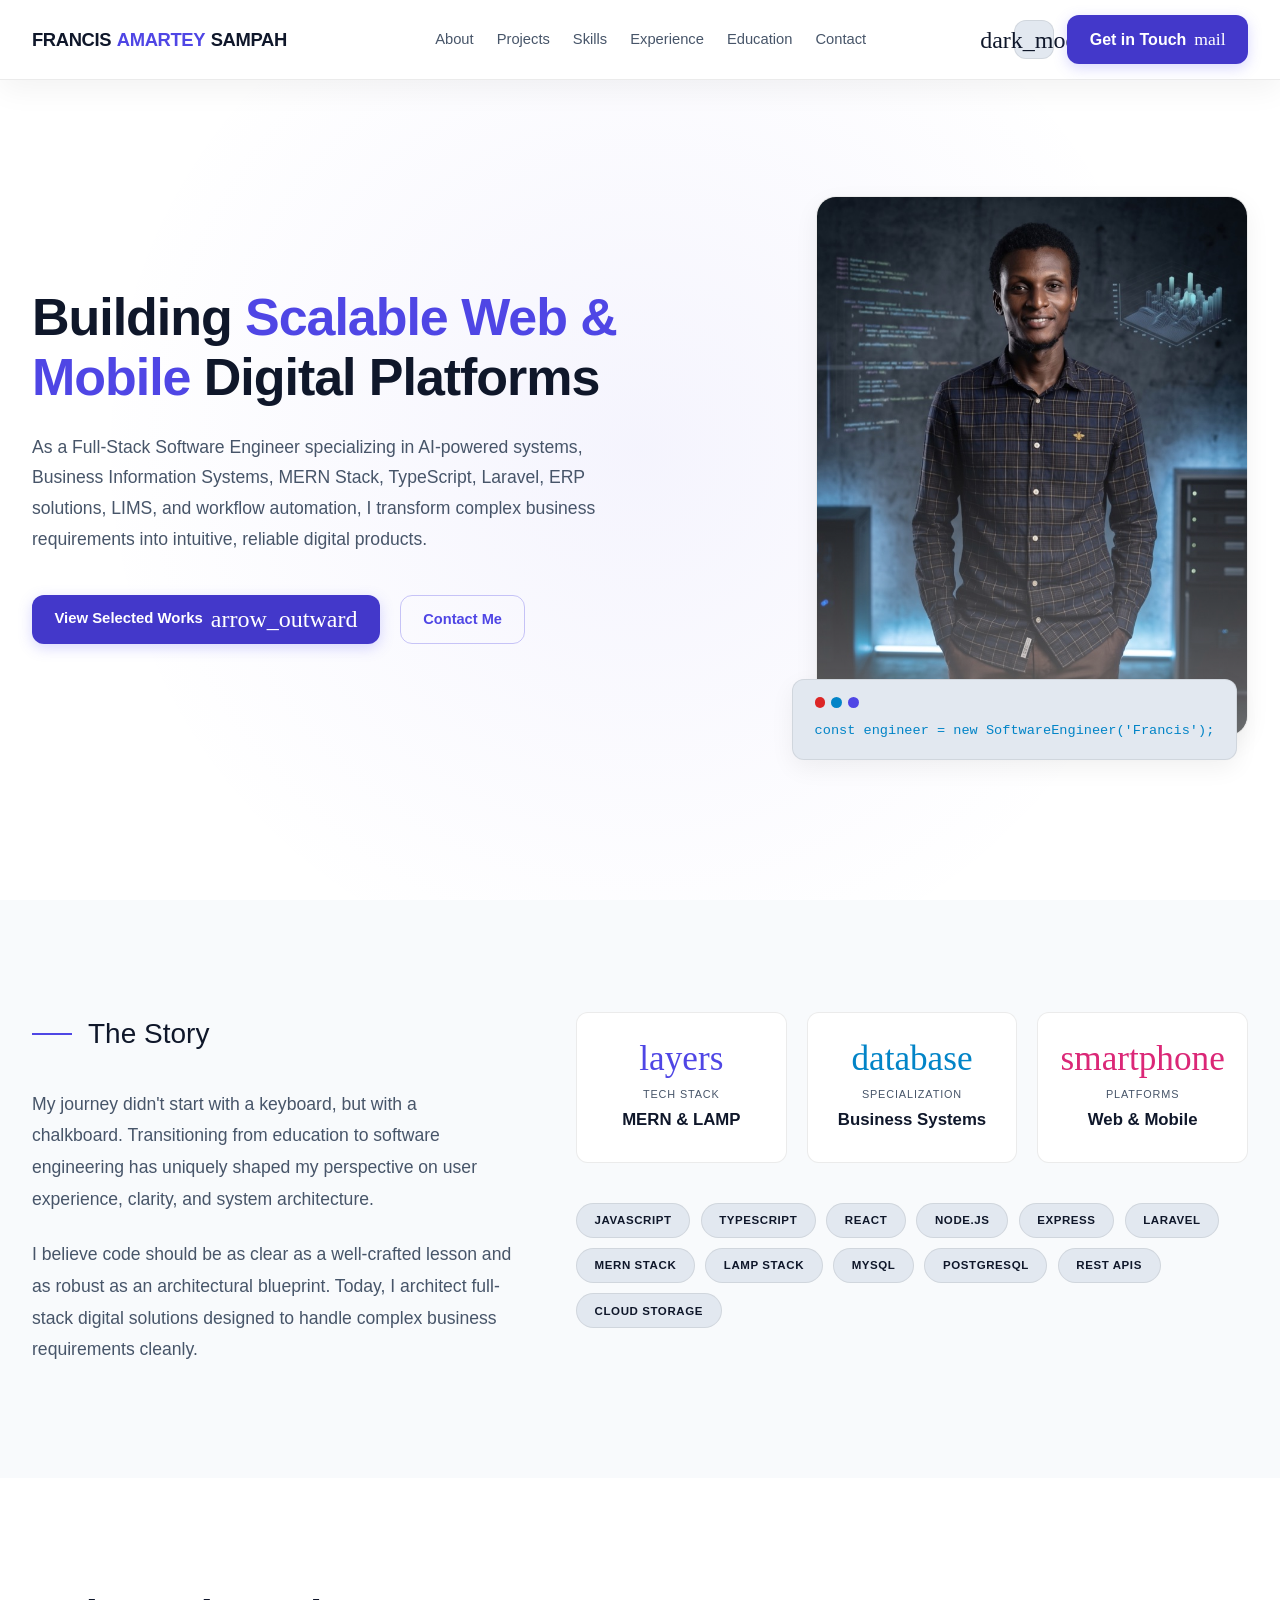
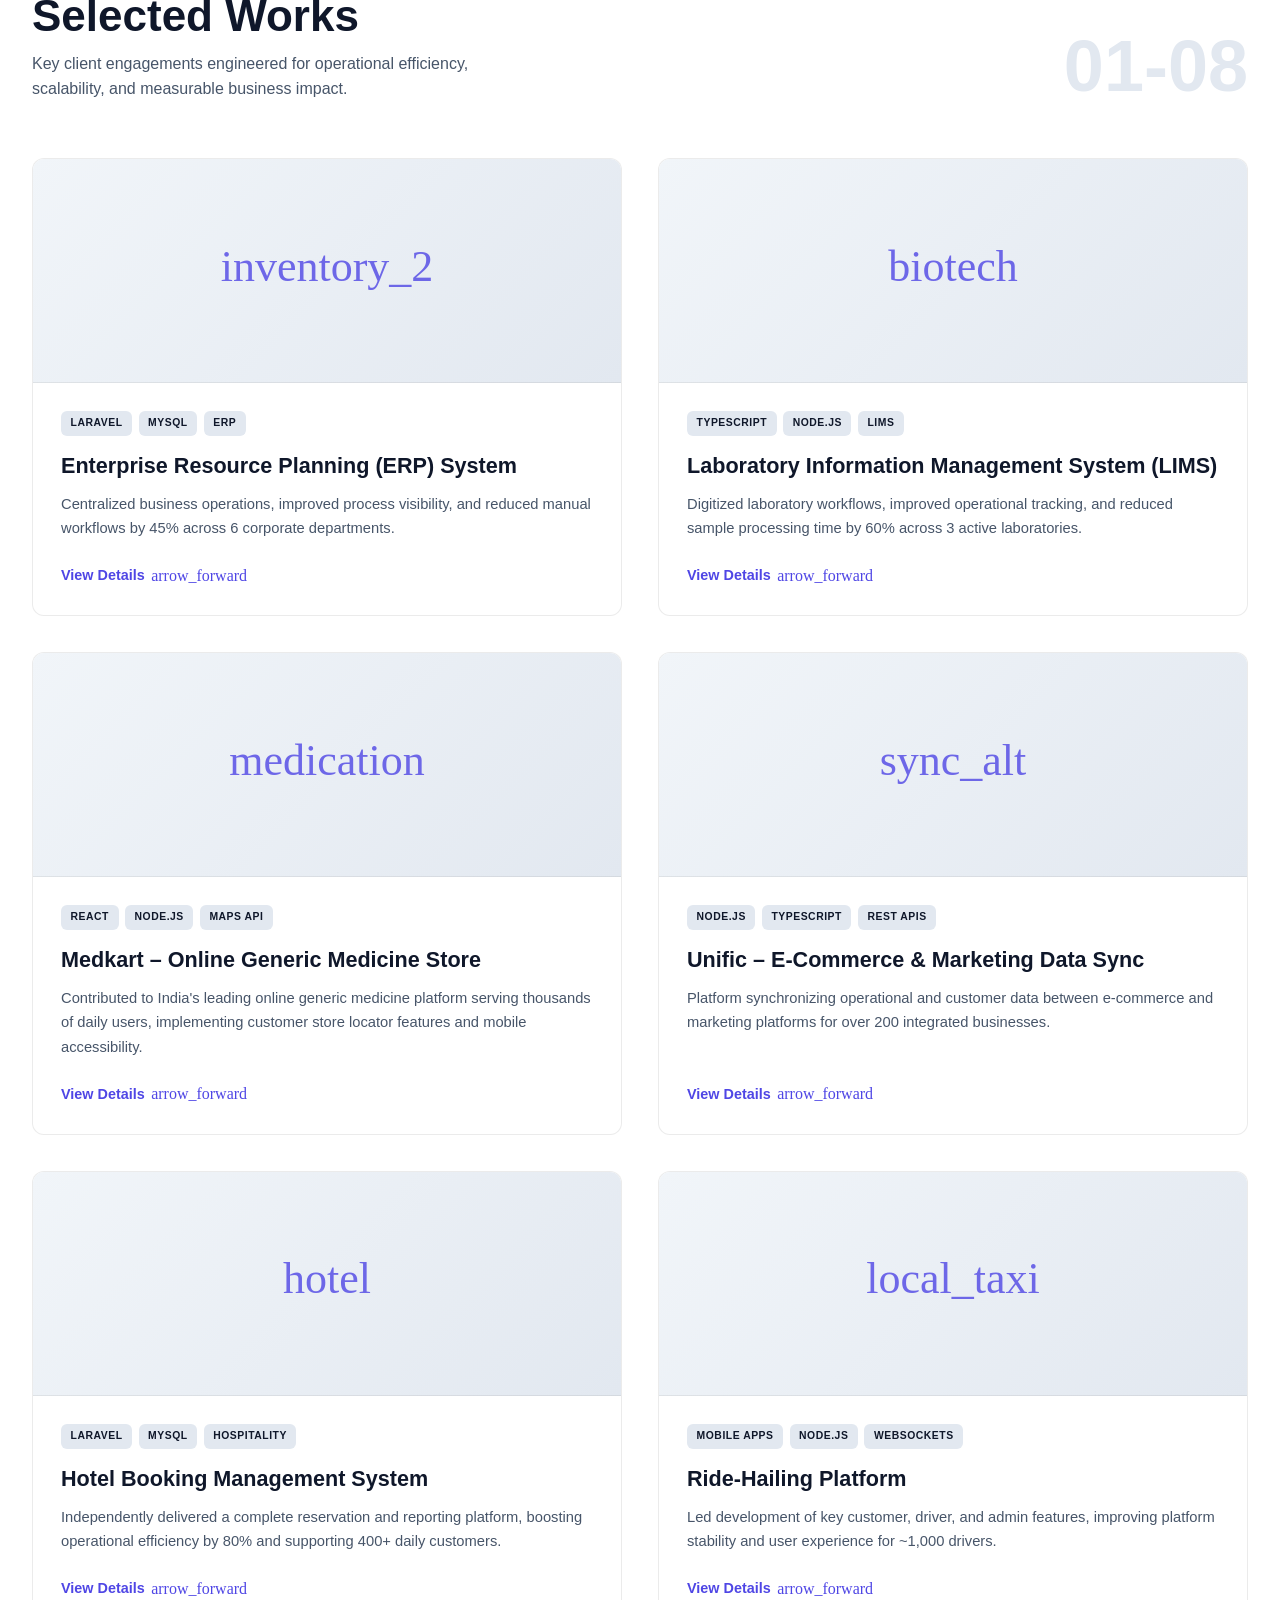
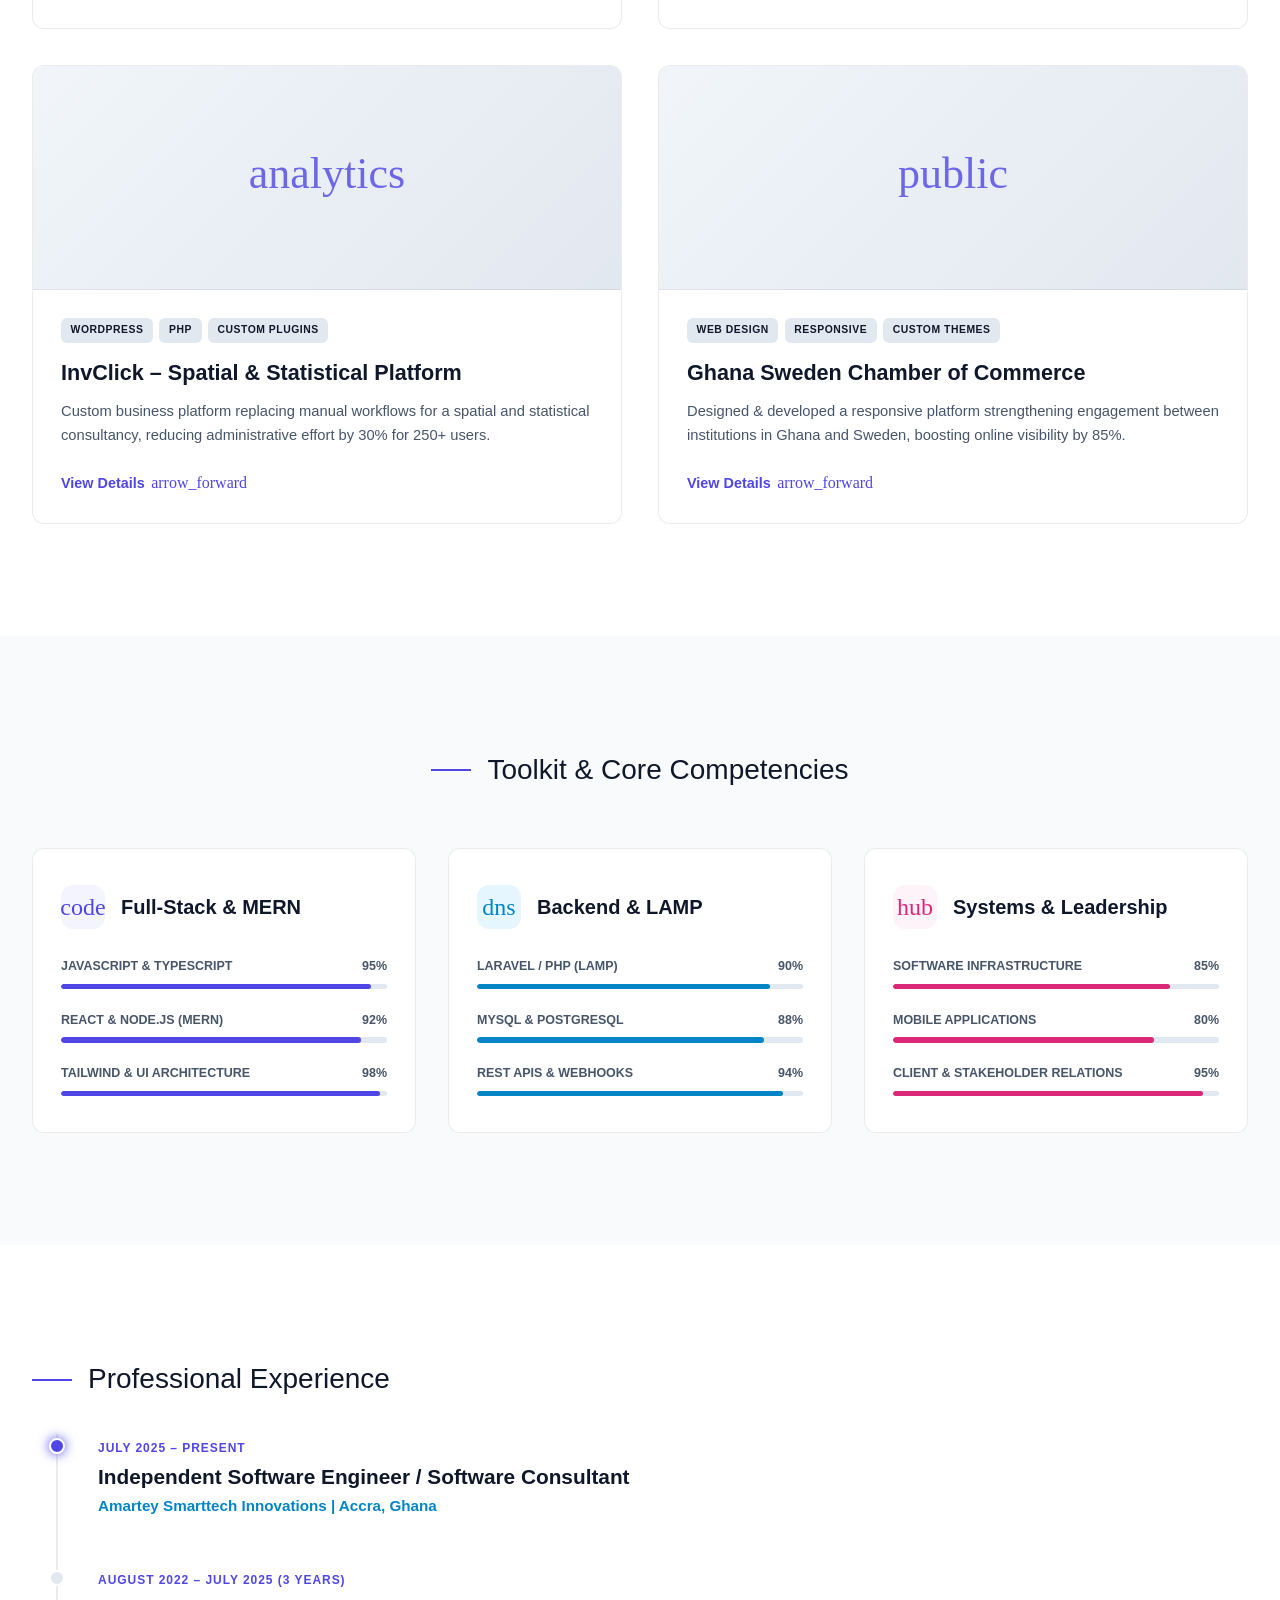
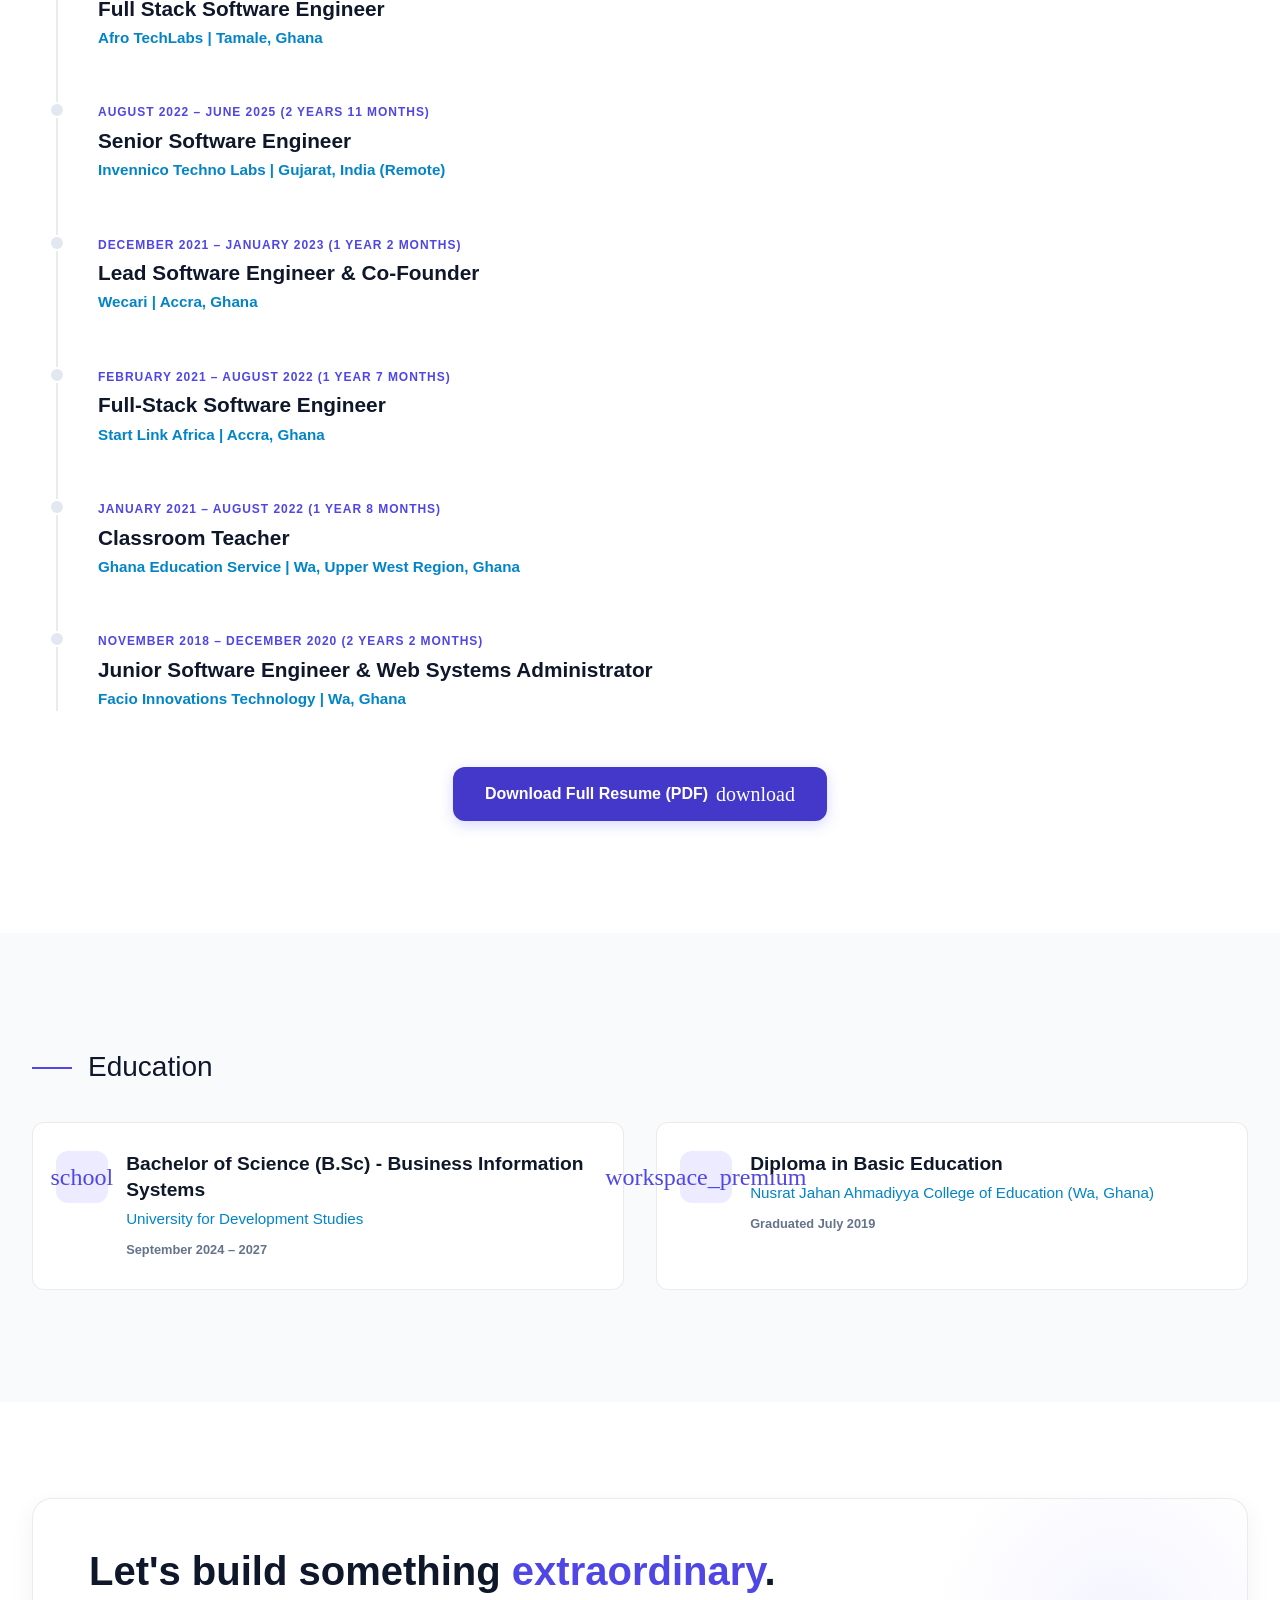
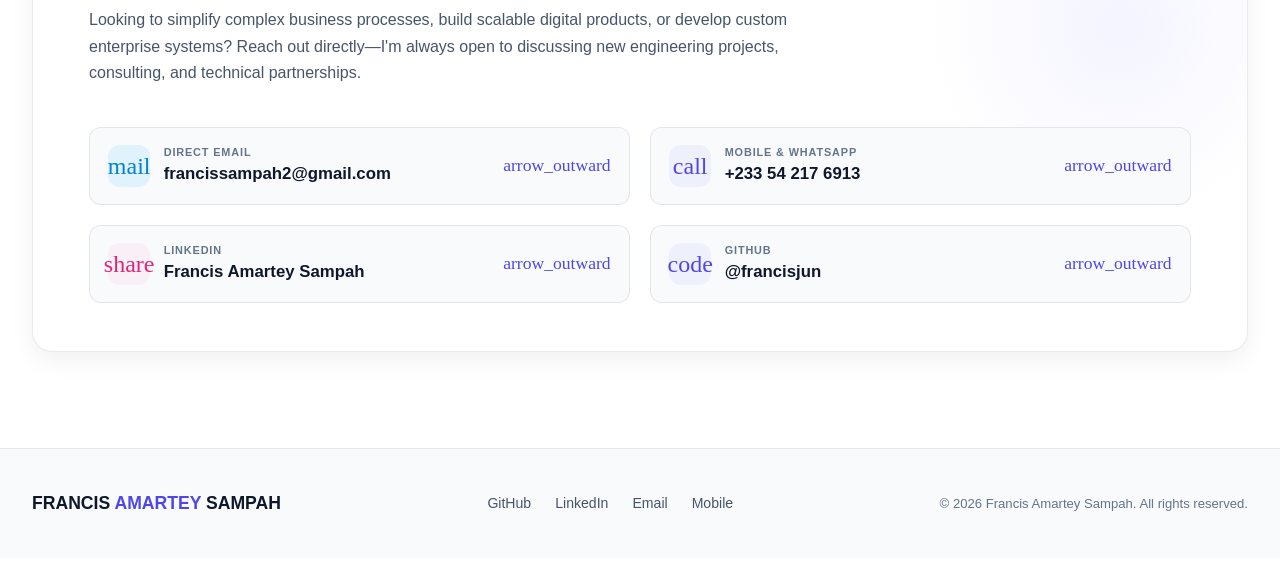
==== commit 5538cb4d: "refactor: update name formatting and improve CSS styles for brand and navigation elements" ====
--- a/index.html
+++ b/index.html
@@ -4,15 +4,15 @@
 <head>
   <meta charset="utf-8" />
   <meta name="viewport" content="width=device-width, initial-scale=1.0" />
-  <title>Sampah Francis | AI-Powered Systems &amp; Full-Stack Software Engineer</title>
+  <title>Francis Amartey Sampah | AI-Powered Systems &amp; Full-Stack Software Engineer</title>
   <meta name="description"
-    content="Portfolio of Sampah Francis, a Full-Stack Software Engineer specializing in AI-powered systems, MERN Stack, TypeScript, Laravel, ERP platforms, LIMS, and workflow automation." />
+    content="Portfolio of Francis Amartey Sampah, a Full-Stack Software Engineer specializing in AI-powered systems, MERN Stack, TypeScript, Laravel, ERP platforms, LIMS, and workflow automation." />
   <link rel="canonical" href="https://francisjun.github.io/" />
 
   <!-- Open Graph / Facebook -->
   <meta property="og:type" content="website" />
   <meta property="og:url" content="https://francisjun.github.io/" />
-  <meta property="og:title" content="Sampah Francis | AI-Powered Systems &amp; Full-Stack Software Engineer" />
+  <meta property="og:title" content="Francis Amartey Sampah | AI-Powered Systems &amp; Full-Stack Software Engineer" />
   <meta property="og:description"
     content="Transforming complex business requirements into scalable, reliable digital platforms. Specializing in AI-powered systems, MERN, TypeScript, Laravel, ERP, and LIMS." />
   <meta property="og:image" content="https://francisjun.github.io/assets/hero_portrait_1.jpeg" />
@@ -20,7 +20,7 @@
   <!-- Twitter -->
   <meta name="twitter:card" content="summary_large_image" />
   <meta name="twitter:url" content="https://francisjun.github.io/" />
-  <meta name="twitter:title" content="Sampah Francis | AI-Powered Systems &amp; Full-Stack Software Engineer" />
+  <meta name="twitter:title" content="Francis Amartey Sampah | AI-Powered Systems &amp; Full-Stack Software Engineer" />
   <meta name="twitter:description"
     content="Transforming complex business requirements into scalable, reliable digital platforms. Specializing in AI-powered systems, MERN, TypeScript, Laravel, ERP, and LIMS." />
   <meta name="twitter:image" content="https://francisjun.github.io/assets/hero_portrait_1.jpeg" />
@@ -62,8 +62,8 @@
       {
         "@type": "Person",
         "@id": "https://francisjun.github.io/#person",
-        "name": "Sampah Francis",
-        "alternateName": "Francis Amartey Sampah",
+        "name": "Francis Amartey Sampah",
+        "alternateName": "Sampah Francis",
         "jobTitle": "Full-Stack Software Engineer & AI Systems Specialist",
         "description": "Full-Stack Software Engineer specializing in AI-powered systems, Business Information Systems, MERN Stack, TypeScript, Laravel, ERP platforms, LIMS, and workflow automation.",
         "url": "https://francisjun.github.io/",
@@ -100,7 +100,7 @@
         "@type": "ProfilePage",
         "@id": "https://francisjun.github.io/#webpage",
         "url": "https://francisjun.github.io/",
-        "name": "Sampah Francis | AI-Powered Systems & Full-Stack Software Engineer",
+        "name": "Francis Amartey Sampah | AI-Powered Systems & Full-Stack Software Engineer",
         "mainEntity": {
           "@id": "https://francisjun.github.io/#person"
         }
@@ -108,7 +108,7 @@
       {
         "@type": "ItemList",
         "name": "Featured Software Engineering Projects",
-        "description": "Enterprise platforms, healthcare software, e-commerce, and workflow automation delivered by Sampah Francis.",
+        "description": "Enterprise platforms, healthcare software, e-commerce, and workflow automation delivered by Francis Amartey Sampah.",
         "itemListElement": [
           {
             "@type": "ListItem",
@@ -225,7 +225,7 @@
   <header class="navbar">
     <div class="container">
       <a href="#" class="brand-logo">
-        <span class="brand-accent">SAMPAH</span> FRANCIS
+        FRANCIS <span class="brand-accent">AMARTEY</span> SAMPAH
       </a>
 
       <!-- Desktop Navigation Links -->
@@ -310,7 +310,7 @@
           <!-- Hero Portrait Visual (CLS = 0 with Reserved Dimensions & High Priority) -->
           <div class="hero-portrait-card">
             <div class="portrait-frame">
-              <img src="./assets/hero_portrait_1.jpeg" alt="Sampah Francis Portrait" class="portrait-img"
+              <img src="./assets/hero_portrait_1.jpeg" alt="Francis Amartey Sampah Portrait" class="portrait-img"
                 width="720" height="960" fetchpriority="high" decoding="async" />
               <div class="portrait-overlay"></div>
             </div>
@@ -882,7 +882,7 @@
               </div>
               <div class="pill-info">
                 <span class="pill-label">LinkedIn</span>
-                <span class="pill-value">Sampah Francis</span>
+                <span class="pill-value">Francis Amartey Sampah</span>
               </div>
               <span class="material-symbols-outlined pill-arrow">arrow_outward</span>
             </a>
@@ -1183,7 +1183,7 @@
        ========================================================================= -->
   <footer class="footer">
     <div class="container">
-      <div class="footer-brand">SAMPAH FRANCIS</div>
+      <div class="footer-brand">FRANCIS <span class="brand-accent">AMARTEY</span> SAMPAH</div>
       <div class="footer-links">
         <a href="https://github.com/francisjun" target="_blank" rel="noopener noreferrer">GitHub</a>
         <a href="https://www.linkedin.com/in/sampah-francis/" target="_blank" rel="noopener noreferrer">LinkedIn</a>
@@ -1191,7 +1191,7 @@
         <a href="tel:+233542176913">Mobile</a>
       </div>
       <div class="footer-copy">
-        &copy; <span id="currentYear">2026</span> Sampah Francis. All rights reserved.
+        &copy; <span id="currentYear">2026</span> Francis Amartey Sampah. All rights reserved.
       </div>
     </div>
   </footer>
--- a/styles.css
+++ b/styles.css
@@ -1,5 +1,5 @@
 /* ==========================================================================
-   MYDEV PORTFOLIO - SAMPAH FRANCIS
+   MYDEV PORTFOLIO - FRANCIS AMARTEY SAMPAH
    Raw CSS Design System with Native Light/Dark Mode & Responsive Architecture
    ========================================================================== */
 
@@ -212,15 +212,16 @@
 
 .brand-logo {
   font-family: var(--font-headline);
-  font-size: clamp(1rem, 2.5vw, 1.2rem);
+  font-size: clamp(0.88rem, 1.8vw, 1.15rem);
   font-weight: 700;
   letter-spacing: -0.02em;
   text-transform: uppercase;
   color: var(--text-primary);
-  display: flex;
-  align-items: center;
-  gap: 0.5rem;
+  display: inline-flex;
+  align-items: center;
+  gap: 0.35rem;
   white-space: nowrap;
+  flex-shrink: 0;
 }
 
 .brand-accent {
@@ -230,10 +231,10 @@
 .nav-links {
   display: flex;
   align-items: center;
-  gap: 2rem;
+  gap: clamp(1rem, 1.8vw, 2rem);
   font-family: var(--font-headline);
   font-weight: 500;
-  font-size: 0.95rem;
+  font-size: 0.92rem;
 }
 
 .nav-link {
@@ -1355,10 +1356,8 @@
   .section-number {
     display: none;
   }
-}
-
-/* Navbar Switch Breakpoint: 900px */
-@media (max-width: 900px) {
+
+  /* Navbar Switch Breakpoint: 1024px */
   .nav-links {
     display: none;
   }
@@ -1424,7 +1423,23 @@
 
 @media (max-width: 480px) {
   .container {
-    padding: 0 1rem;
+    padding: 0 0.85rem;
+  }
+
+  .brand-logo {
+    font-size: clamp(0.72rem, 3.6vw, 0.92rem);
+    letter-spacing: -0.03em;
+    gap: 0.2rem;
+  }
+
+  .nav-actions {
+    gap: 0.5rem;
+  }
+
+  .theme-toggle-btn,
+  .mobile-menu-btn {
+    width: 2.35rem;
+    height: 2.35rem;
   }
 
   .hero-section {
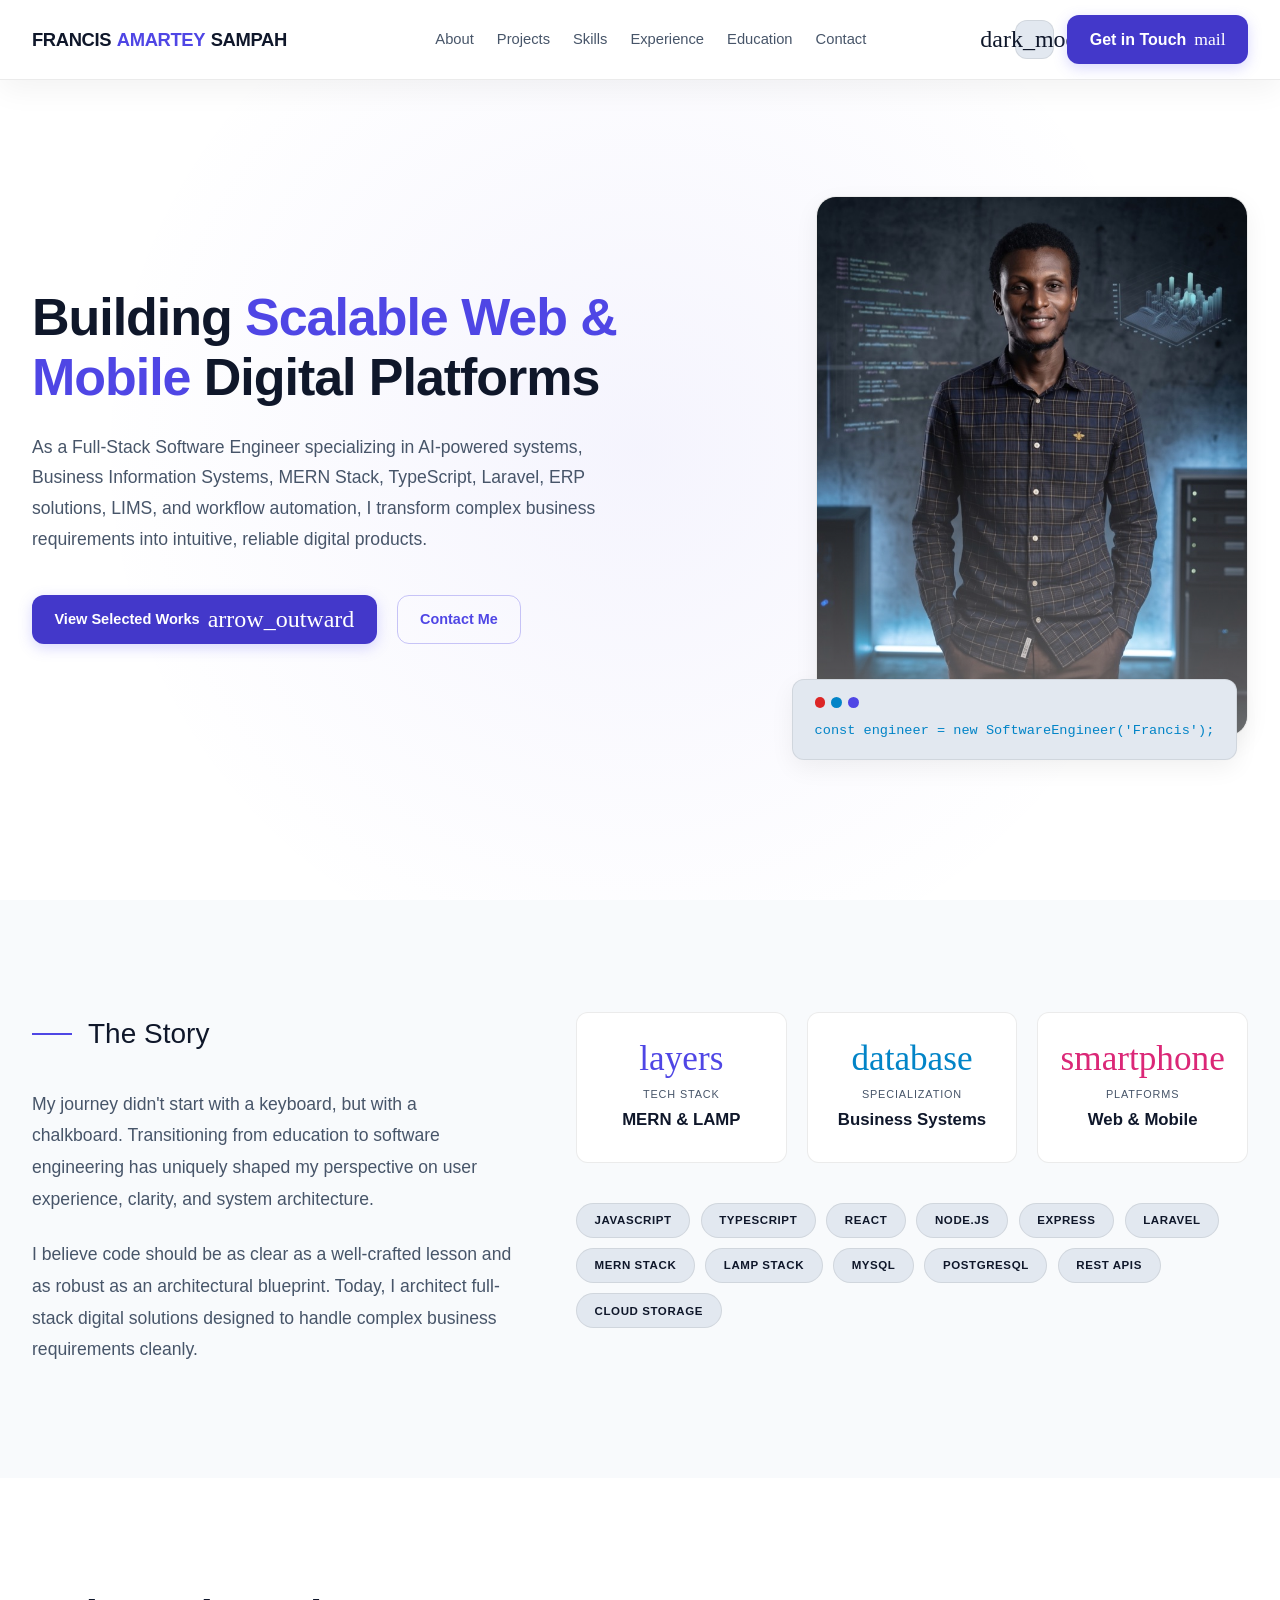
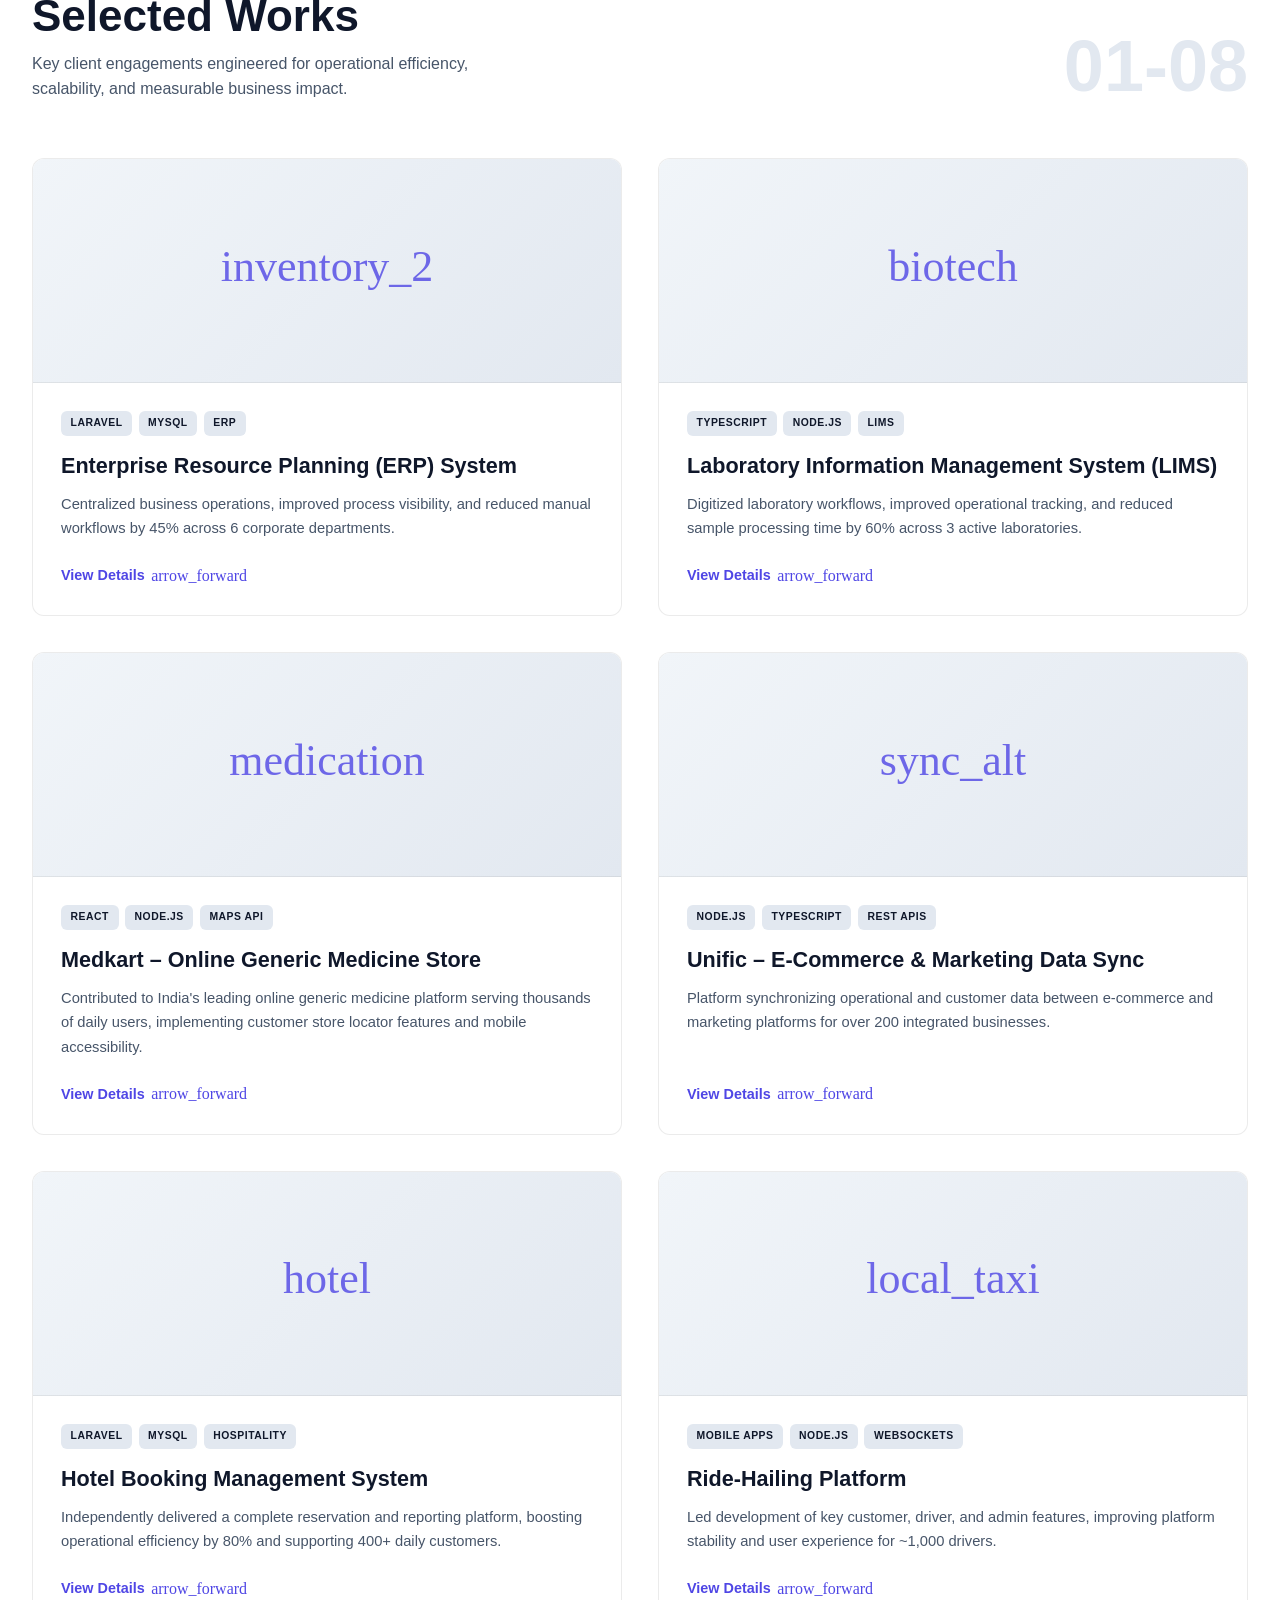
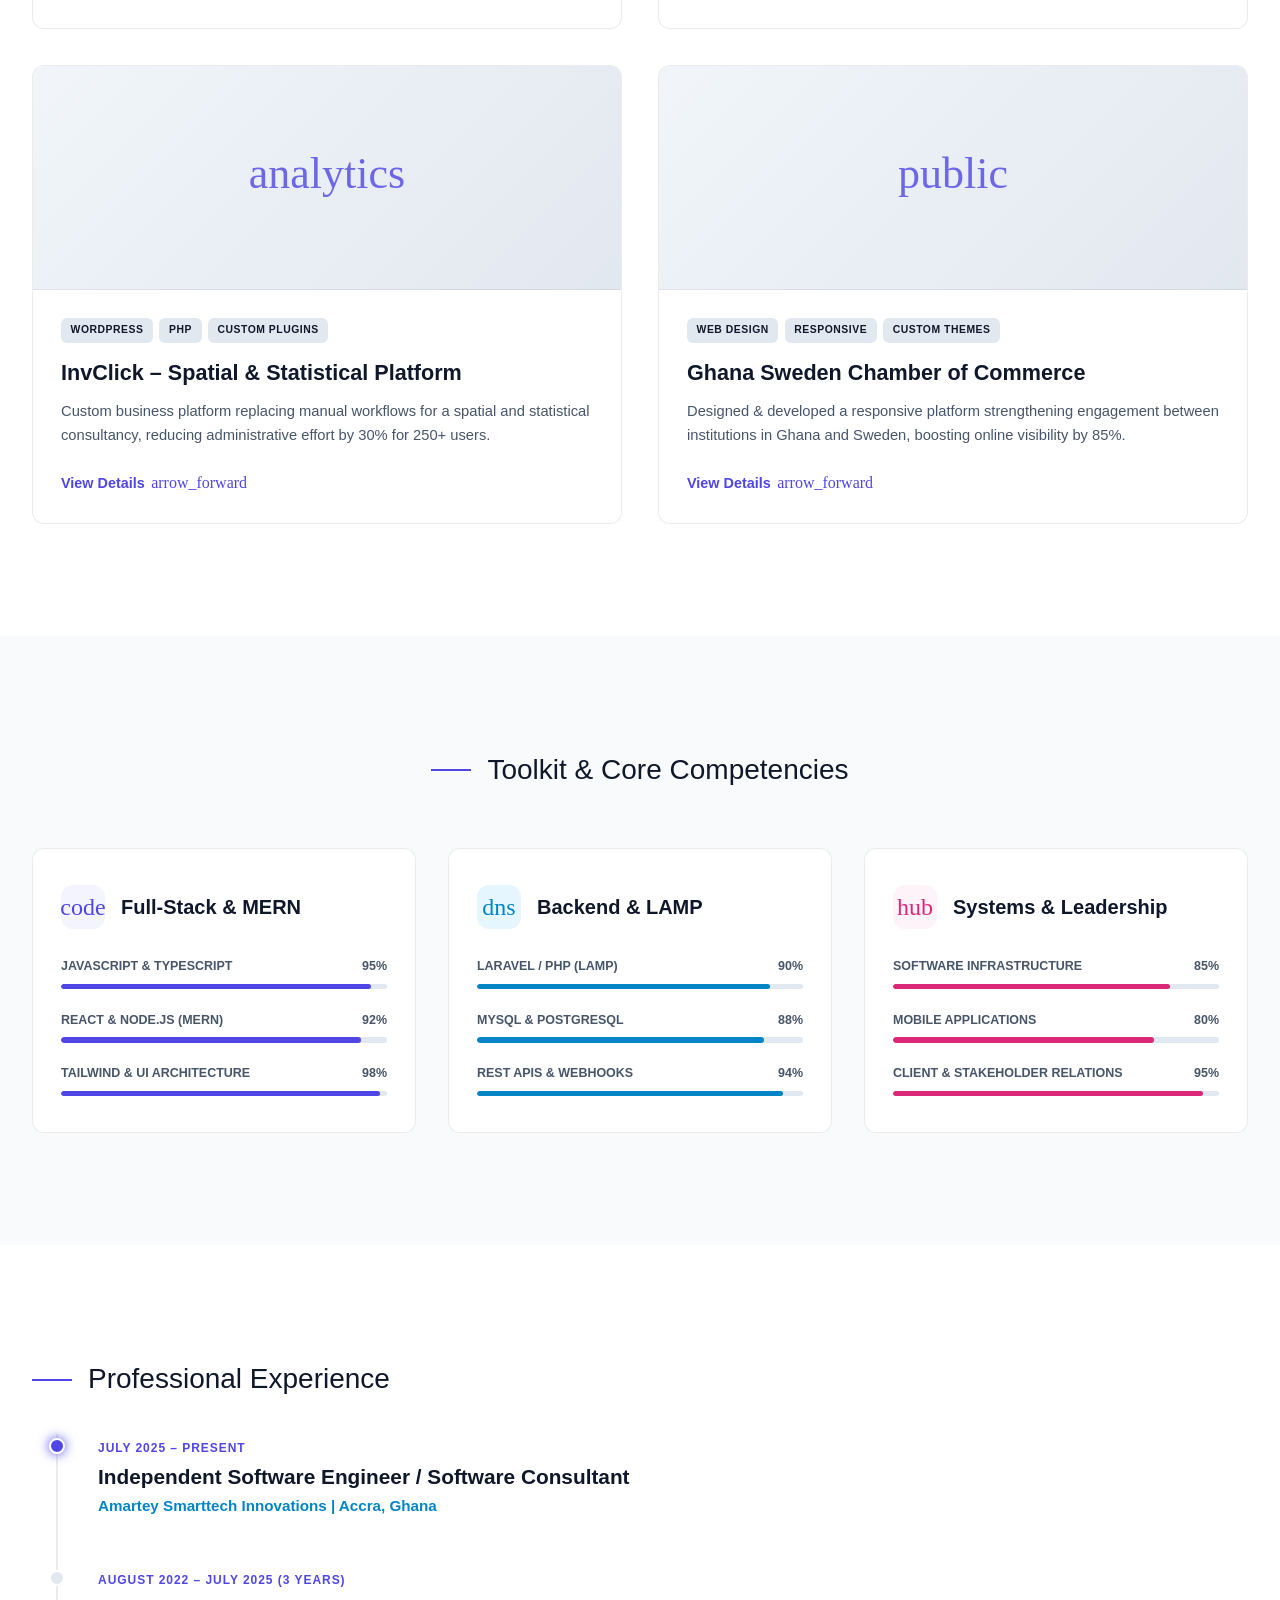
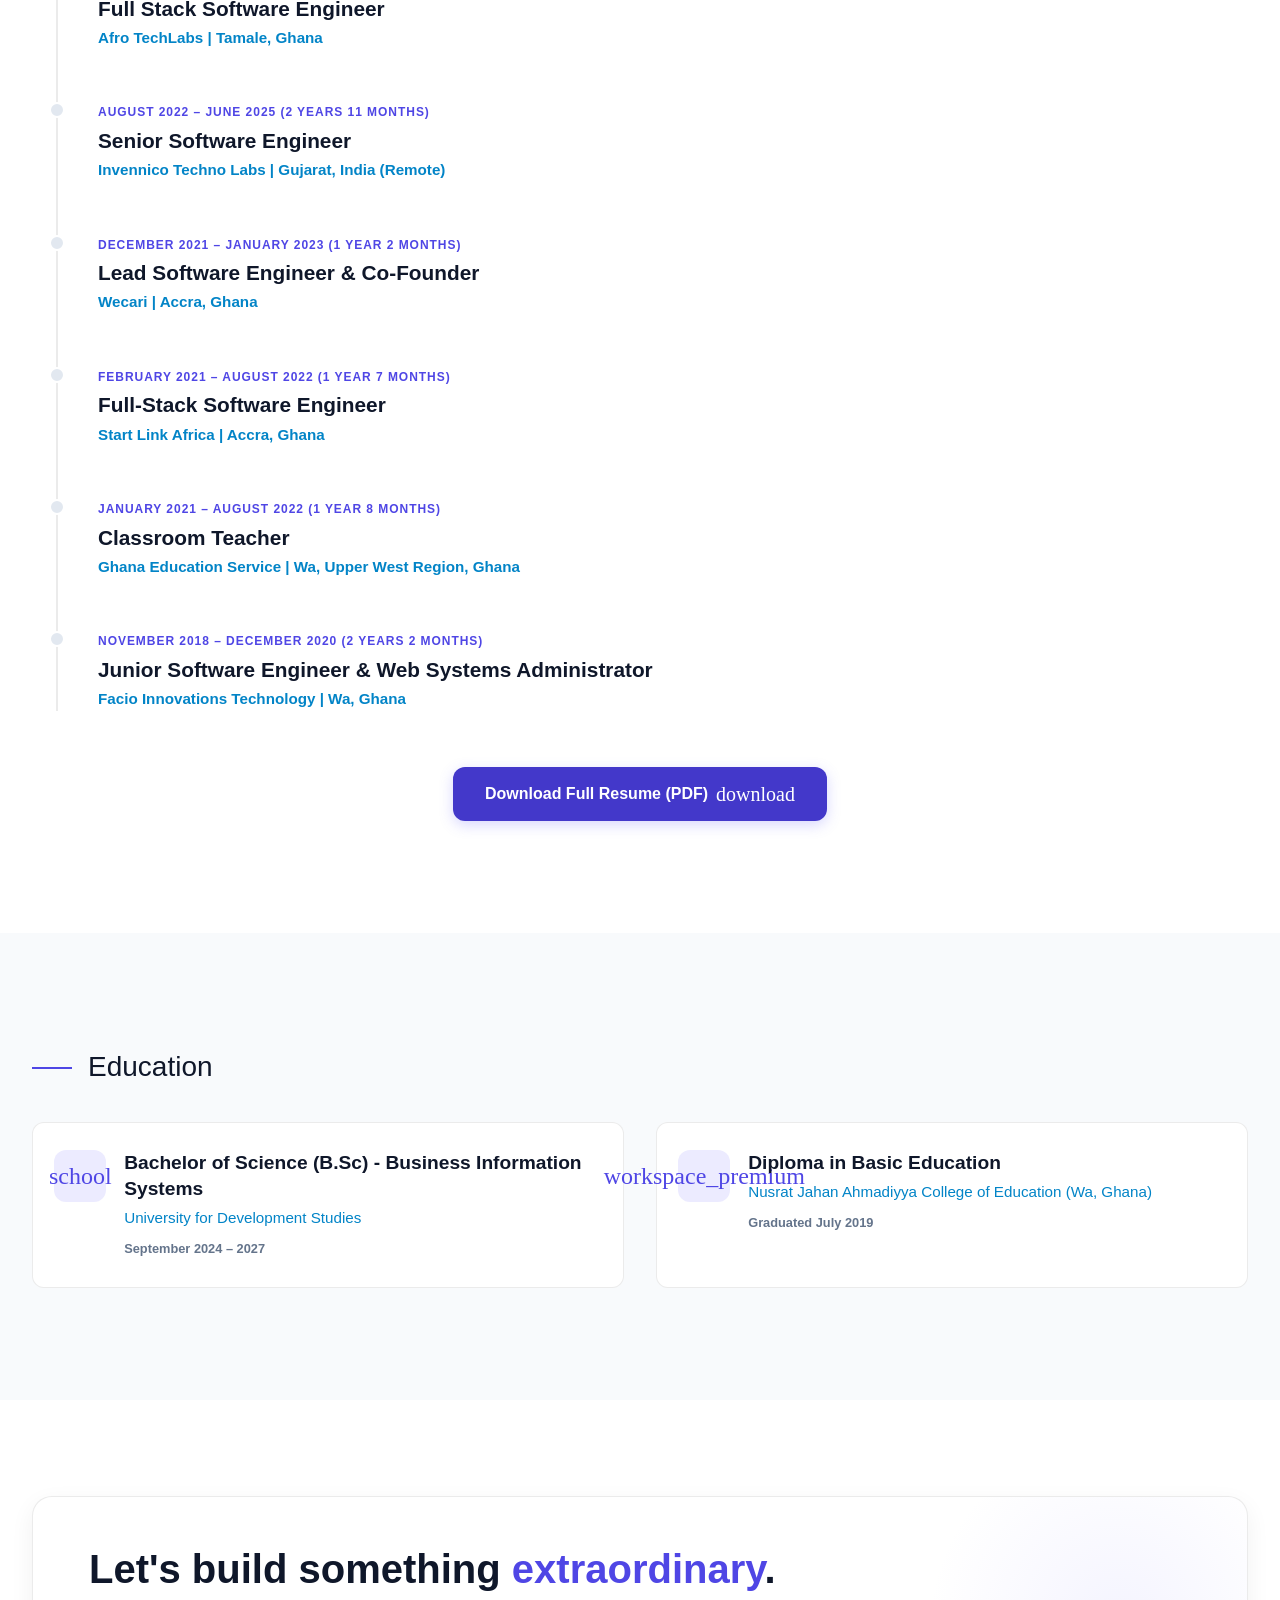
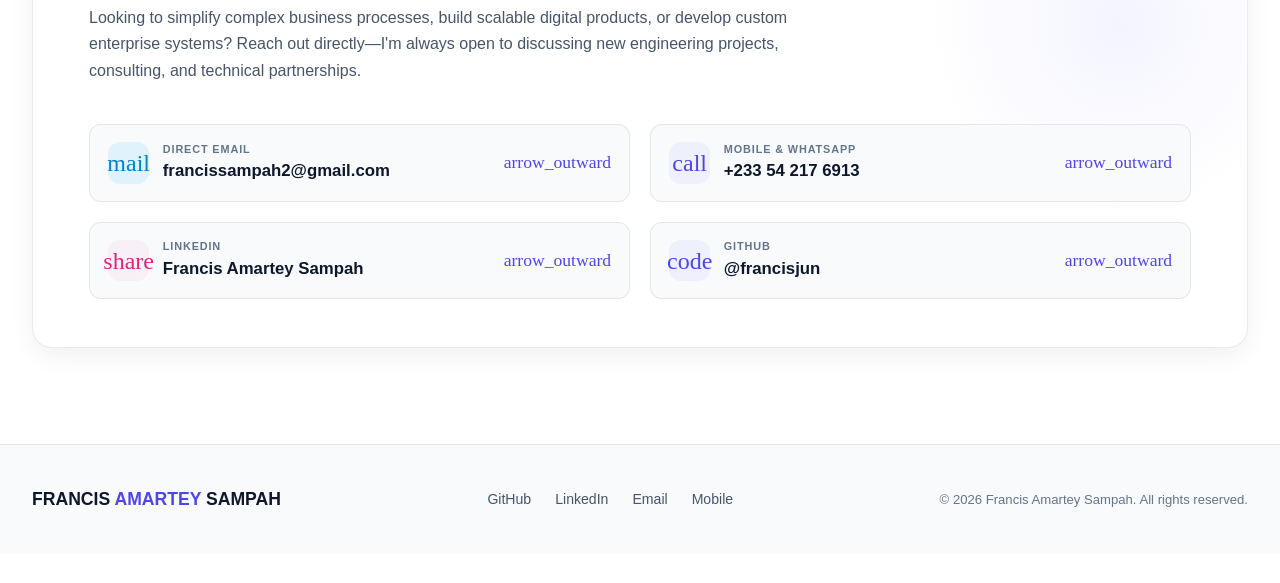
==== commit 5583260b: "fix: update canonical URLs and sitemap references for portfolio structure" ====
--- a/index.html
+++ b/index.html
@@ -7,23 +7,23 @@
   <title>Francis Amartey Sampah | AI-Powered Systems &amp; Full-Stack Software Engineer</title>
   <meta name="description"
     content="Portfolio of Francis Amartey Sampah, a Full-Stack Software Engineer specializing in AI-powered systems, MERN Stack, TypeScript, Laravel, ERP platforms, LIMS, and workflow automation." />
-  <link rel="canonical" href="https://francisjun.github.io/" />
+  <link rel="canonical" href="https://francisjun.github.io/portfolio/" />
 
   <!-- Open Graph / Facebook -->
   <meta property="og:type" content="website" />
-  <meta property="og:url" content="https://francisjun.github.io/" />
+  <meta property="og:url" content="https://francisjun.github.io/portfolio/" />
   <meta property="og:title" content="Francis Amartey Sampah | AI-Powered Systems &amp; Full-Stack Software Engineer" />
   <meta property="og:description"
     content="Transforming complex business requirements into scalable, reliable digital platforms. Specializing in AI-powered systems, MERN, TypeScript, Laravel, ERP, and LIMS." />
-  <meta property="og:image" content="https://francisjun.github.io/assets/hero_portrait_1.jpeg" />
+  <meta property="og:image" content="https://francisjun.github.io/portfolio/assets/hero_portrait_1.jpeg" />
 
   <!-- Twitter -->
   <meta name="twitter:card" content="summary_large_image" />
-  <meta name="twitter:url" content="https://francisjun.github.io/" />
+  <meta name="twitter:url" content="https://francisjun.github.io/portfolio/" />
   <meta name="twitter:title" content="Francis Amartey Sampah | AI-Powered Systems &amp; Full-Stack Software Engineer" />
   <meta name="twitter:description"
     content="Transforming complex business requirements into scalable, reliable digital platforms. Specializing in AI-powered systems, MERN, TypeScript, Laravel, ERP, and LIMS." />
-  <meta name="twitter:image" content="https://francisjun.github.io/assets/hero_portrait_1.jpeg" />
+  <meta name="twitter:image" content="https://francisjun.github.io/portfolio/assets/hero_portrait_1.jpeg" />
 
   <!-- Content Security Policy (Strict: No unsafe-inline) -->
   <meta http-equiv="Content-Security-Policy" content="
@@ -61,13 +61,13 @@
     "@graph": [
       {
         "@type": "Person",
-        "@id": "https://francisjun.github.io/#person",
+        "@id": "https://francisjun.github.io/portfolio/#person",
         "name": "Francis Amartey Sampah",
         "alternateName": "Sampah Francis",
         "jobTitle": "Full-Stack Software Engineer & AI Systems Specialist",
         "description": "Full-Stack Software Engineer specializing in AI-powered systems, Business Information Systems, MERN Stack, TypeScript, Laravel, ERP platforms, LIMS, and workflow automation.",
-        "url": "https://francisjun.github.io/",
-        "image": "https://francisjun.github.io/assets/hero_portrait_1.jpeg",
+        "url": "https://francisjun.github.io/portfolio/",
+        "image": "https://francisjun.github.io/portfolio/assets/hero_portrait_1.jpeg",
         "email": "mailto:francissampah2@gmail.com",
         "telephone": "+233542176913",
         "sameAs": [
@@ -98,11 +98,11 @@
       },
       {
         "@type": "ProfilePage",
-        "@id": "https://francisjun.github.io/#webpage",
-        "url": "https://francisjun.github.io/",
+        "@id": "https://francisjun.github.io/portfolio/#webpage",
+        "url": "https://francisjun.github.io/portfolio/",
         "name": "Francis Amartey Sampah | AI-Powered Systems & Full-Stack Software Engineer",
         "mainEntity": {
-          "@id": "https://francisjun.github.io/#person"
+          "@id": "https://francisjun.github.io/portfolio/#person"
         }
       },
       {
@@ -119,7 +119,7 @@
               "applicationCategory": "BusinessApplication",
               "operatingSystem": "Web",
               "description": "Designed and delivered an ERP platform that centralized business operations, improved visibility, and reduced manual workflows by 45% across 6 corporate departments.",
-              "creator": { "@id": "https://francisjun.github.io/#person" },
+              "creator": { "@id": "https://francisjun.github.io/portfolio/#person" },
               "url": "https://github.com/francisjun"
             }
           },
@@ -132,7 +132,7 @@
               "applicationCategory": "HealthApplication",
               "operatingSystem": "Web",
               "description": "Digitized laboratory tracking workflows, improved data integrity, and reduced sample processing time by 60% across 3 active laboratories.",
-              "creator": { "@id": "https://francisjun.github.io/#person" },
+              "creator": { "@id": "https://francisjun.github.io/portfolio/#person" },
               "url": "https://github.com/francisjun"
             }
           },
@@ -169,7 +169,7 @@
               "applicationCategory": "HospitalityApplication",
               "operatingSystem": "Web",
               "description": "Complete reservation and reporting platform boosting operational efficiency by 80% and supporting 400+ daily customers.",
-              "creator": { "@id": "https://francisjun.github.io/#person" }
+              "creator": { "@id": "https://francisjun.github.io/portfolio/#person" }
             }
           },
           {
@@ -181,7 +181,7 @@
               "applicationCategory": "TravelApplication",
               "operatingSystem": "Mobile / Web",
               "description": "Real-time dispatch, location tracking, and administrative modules supporting approximately 1,000 drivers.",
-              "creator": { "@id": "https://francisjun.github.io/#person" }
+              "creator": { "@id": "https://francisjun.github.io/portfolio/#person" }
             }
           },
           {
@@ -193,7 +193,7 @@
               "applicationCategory": "BusinessApplication",
               "operatingSystem": "Web",
               "description": "Custom spatial and statistical consulting platform reducing administrative workflow effort by 30% for 250+ users.",
-              "creator": { "@id": "https://francisjun.github.io/#person" }
+              "creator": { "@id": "https://francisjun.github.io/portfolio/#person" }
             }
           },
           {
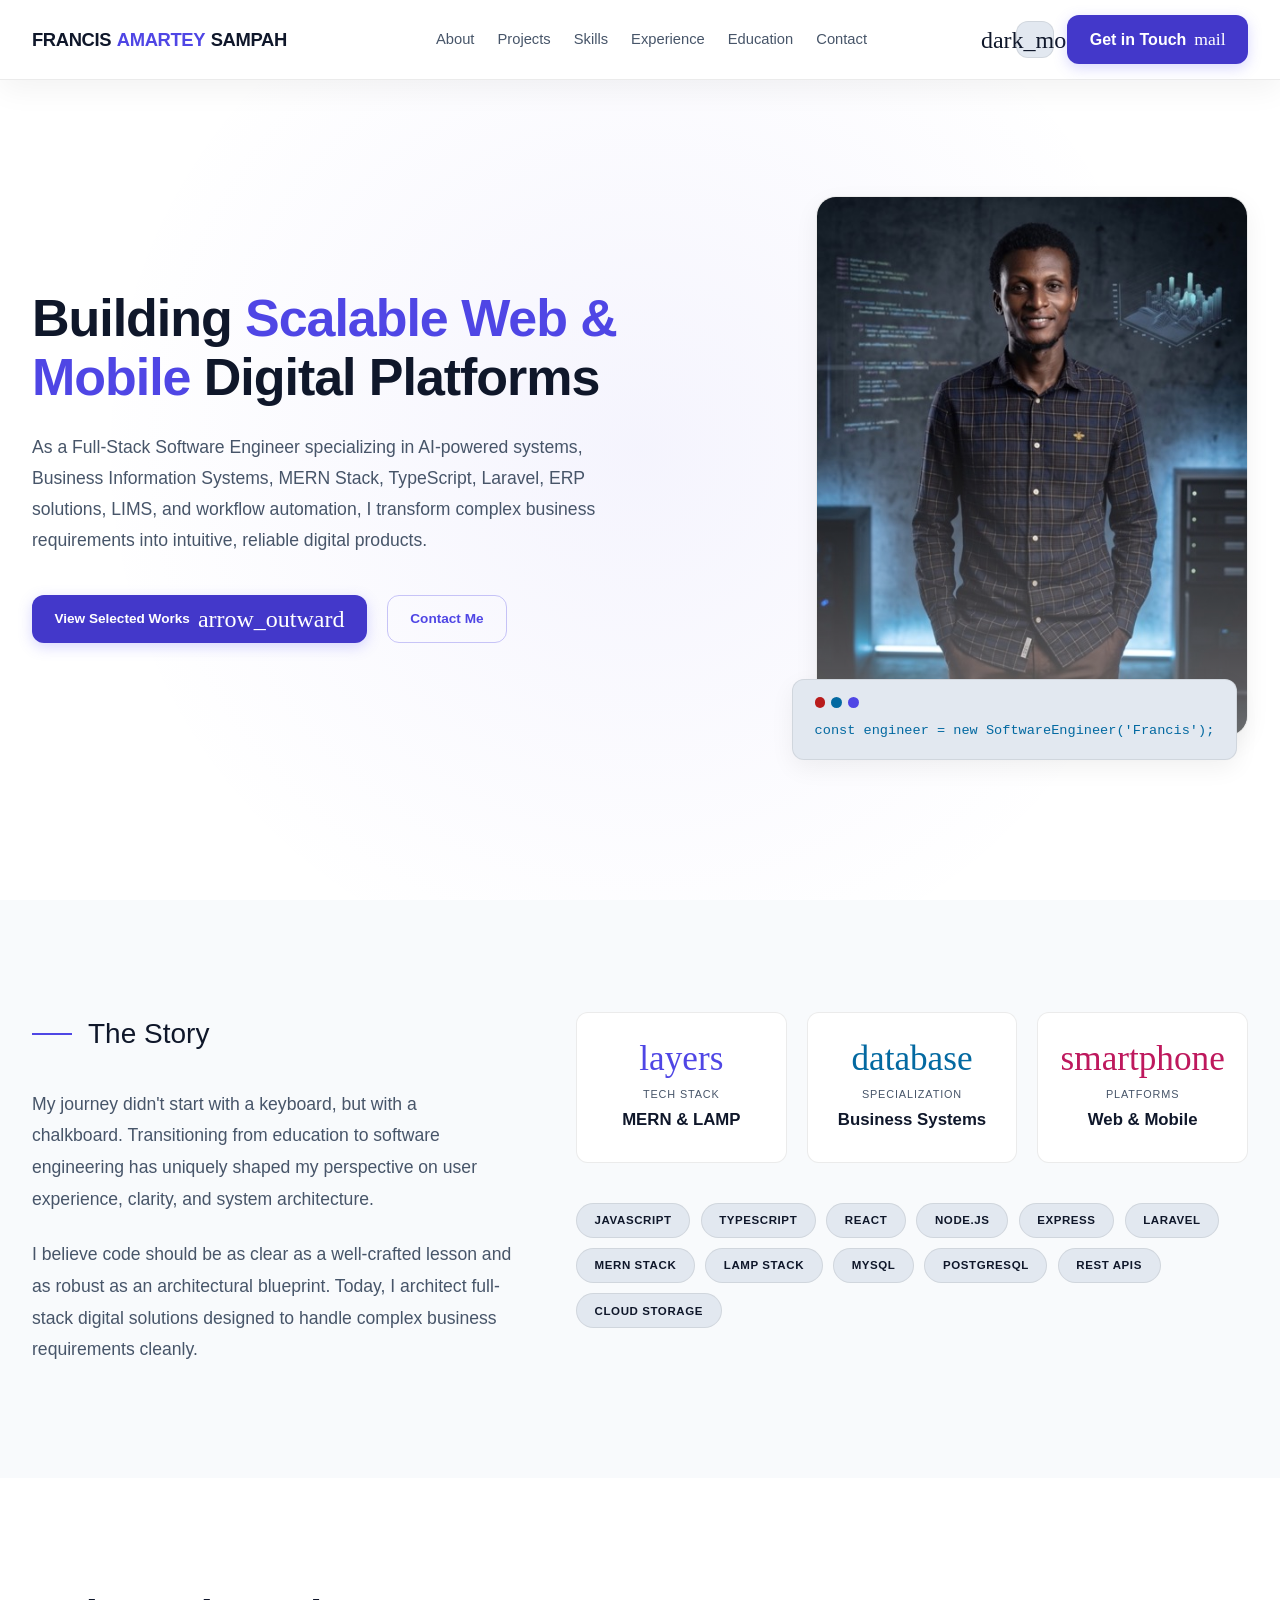
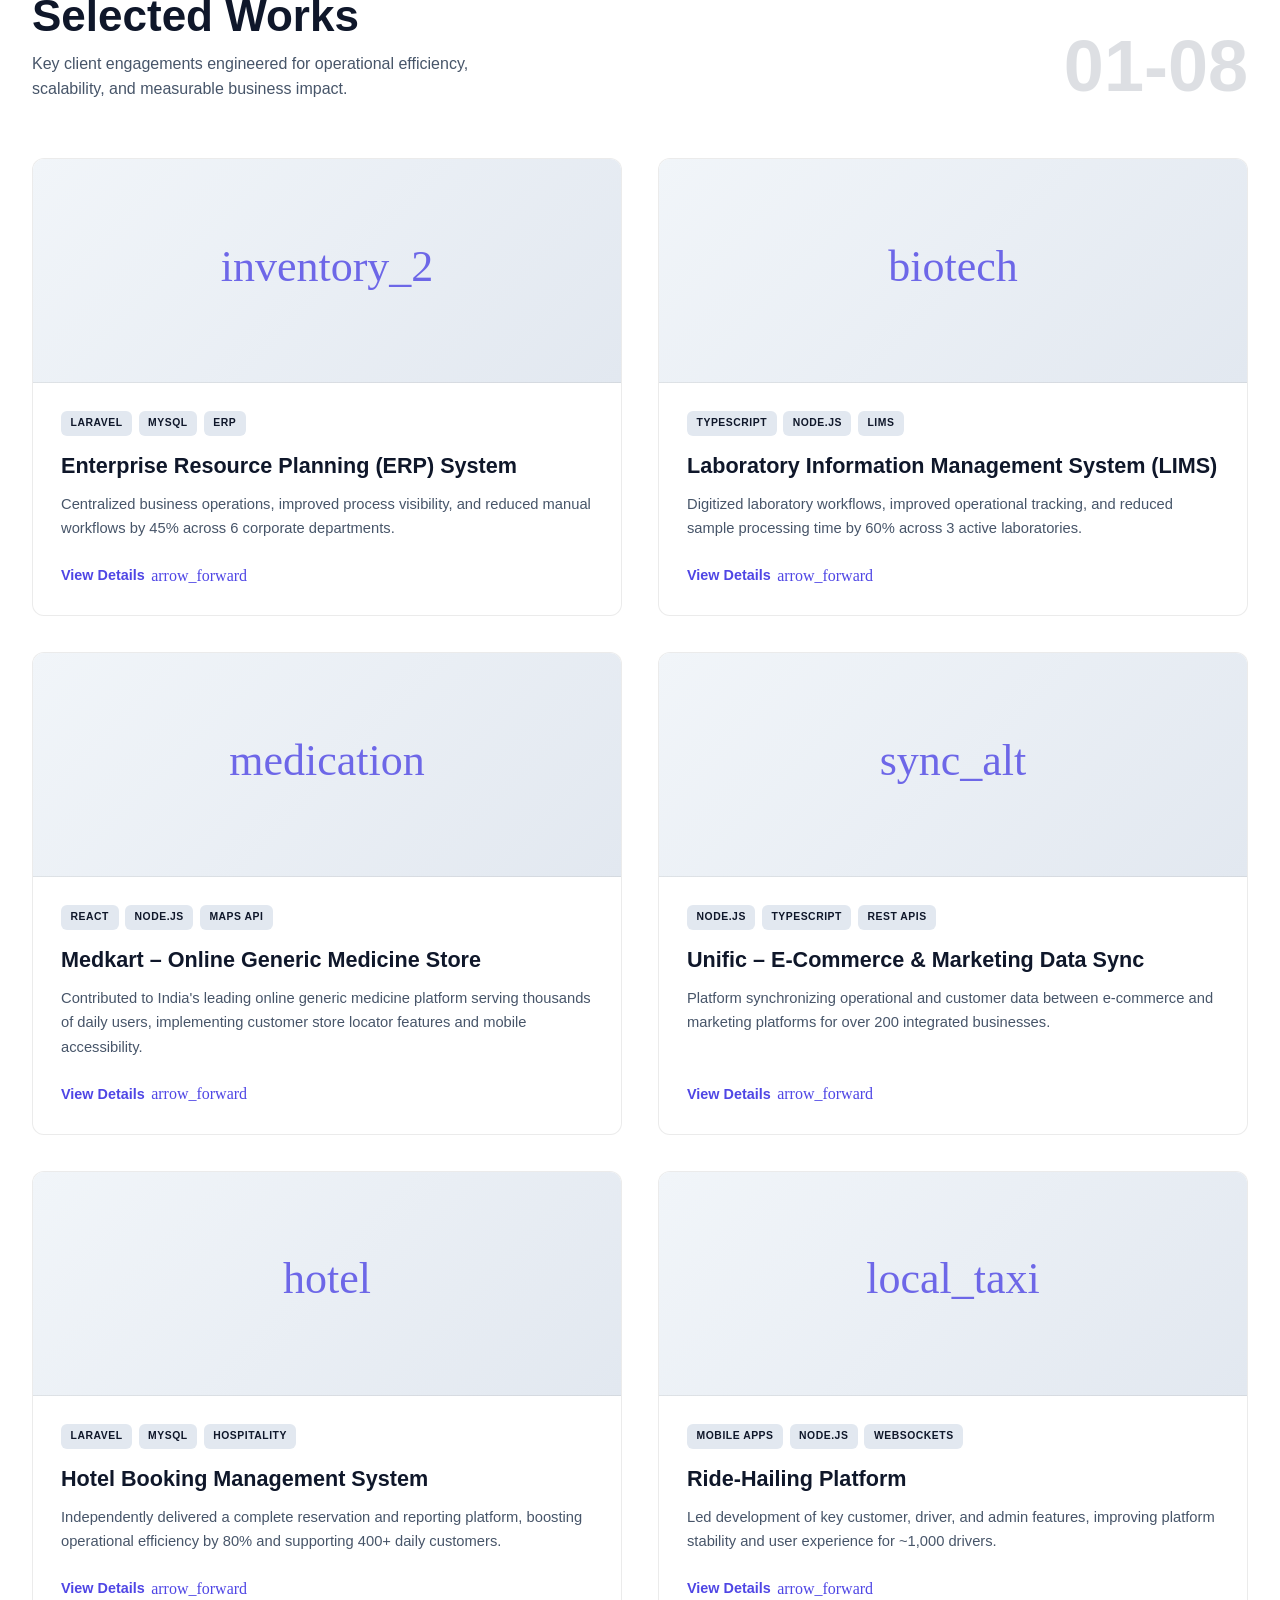
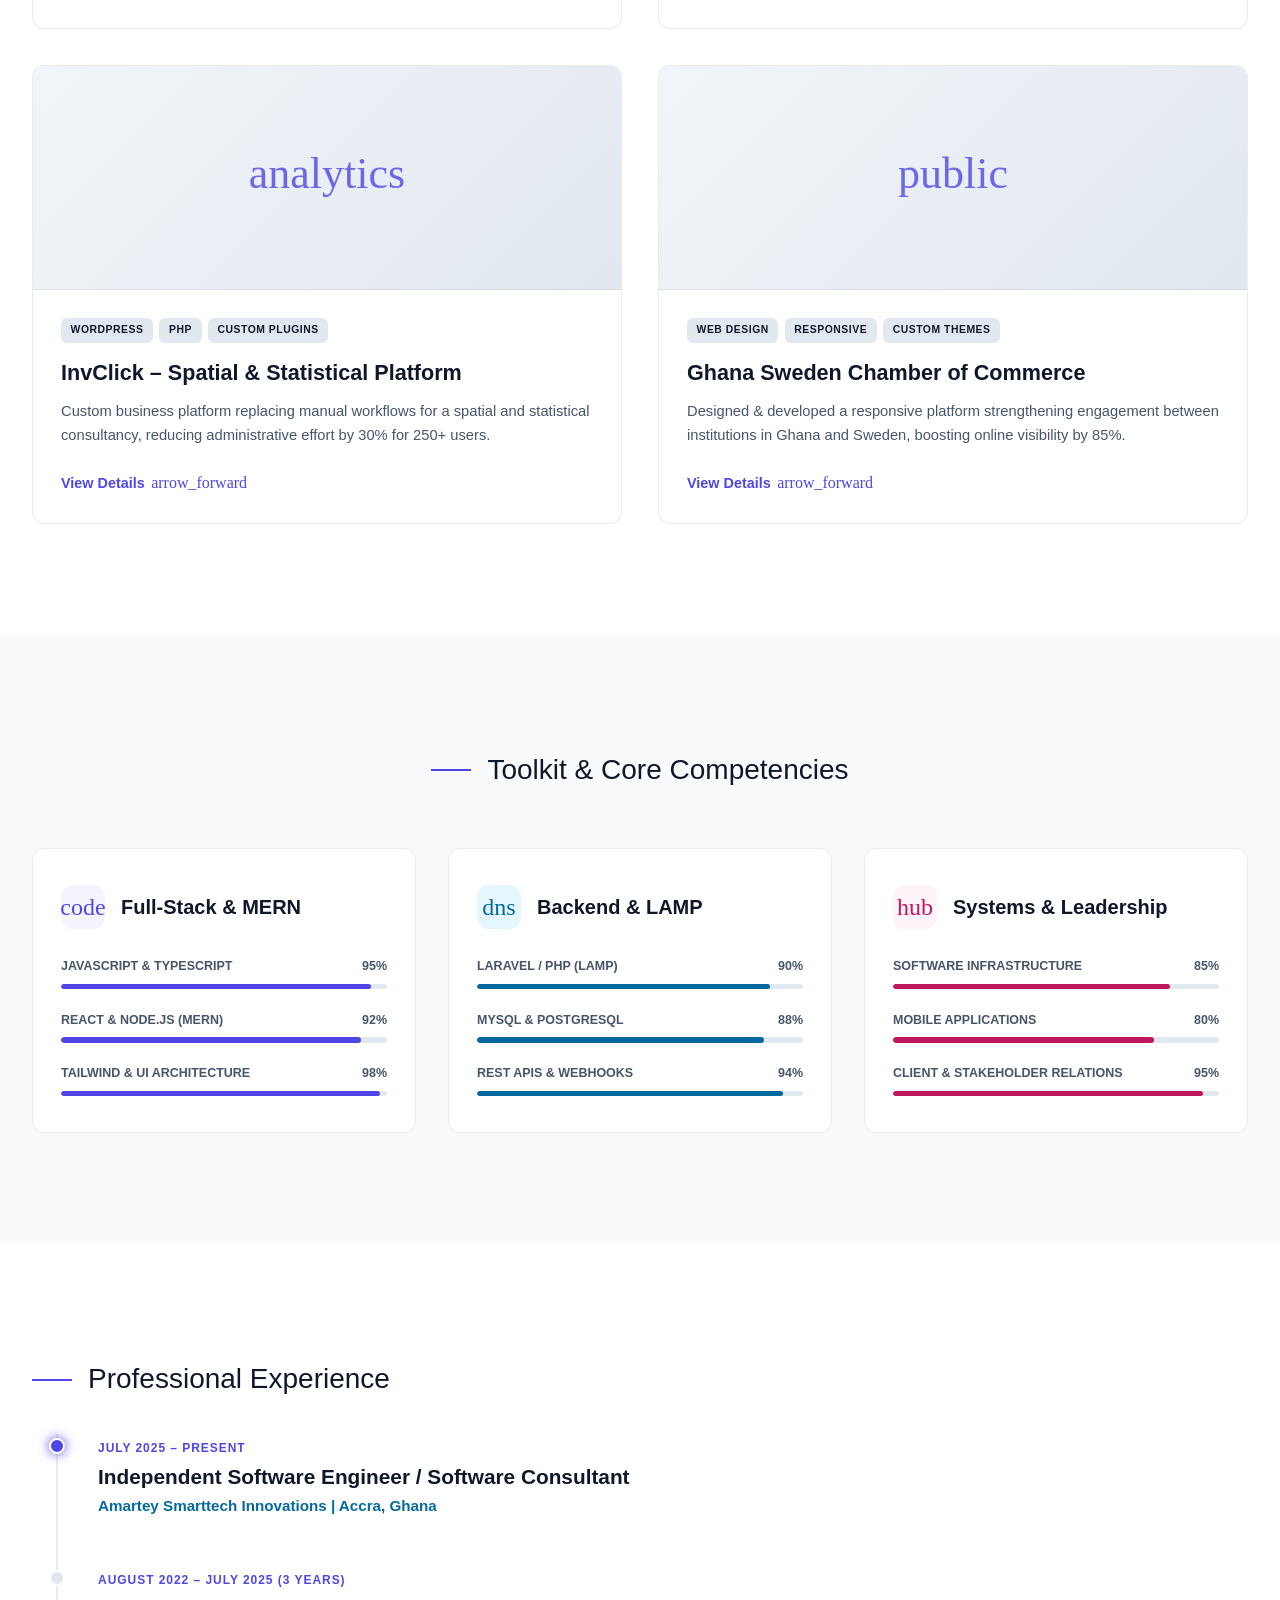
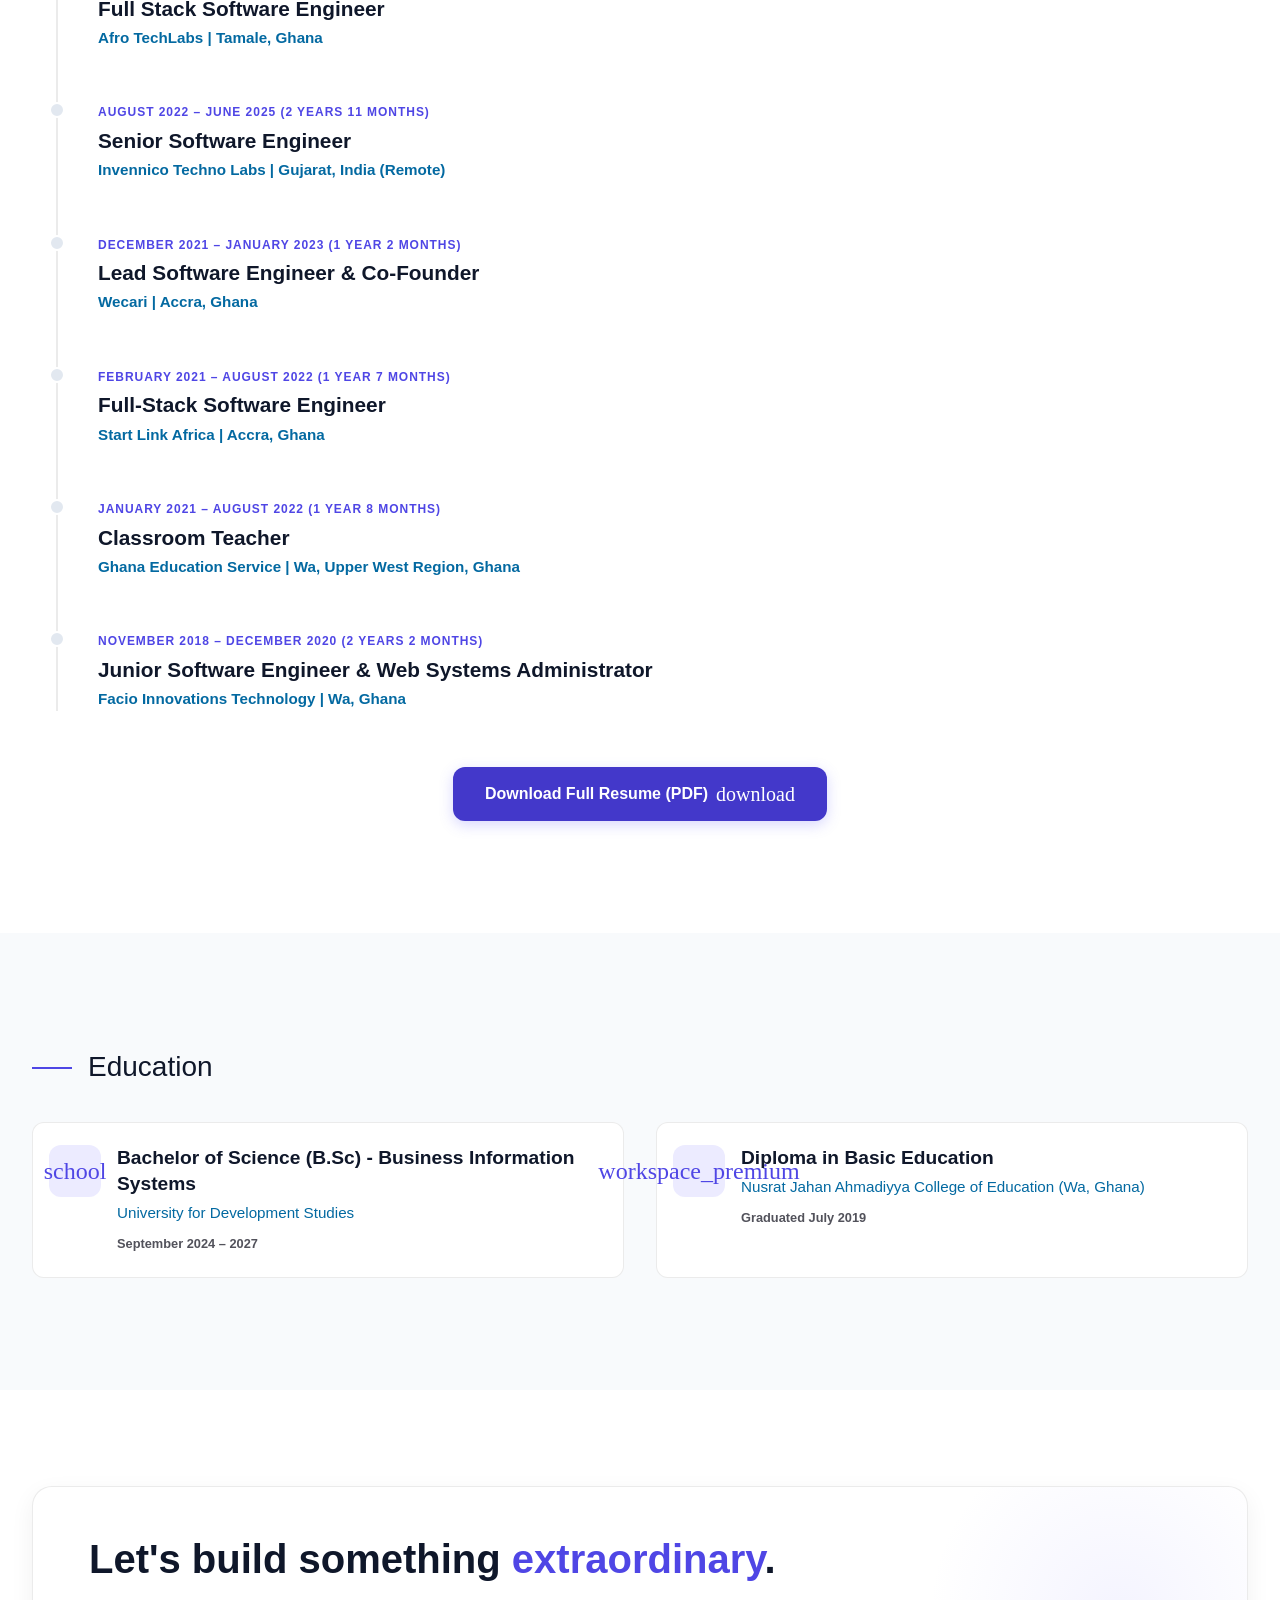
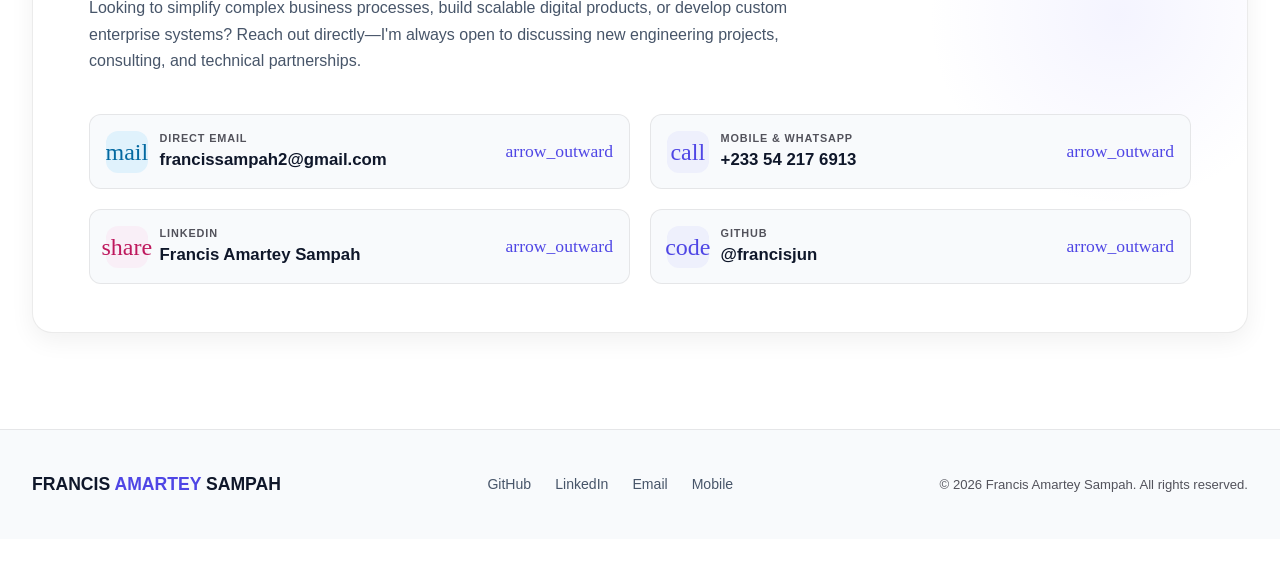
==== commit 35201660: "fix: update image dimensions and improve accessibility attributes in HTML; adjust image color and op" ====
--- a/index.html
+++ b/index.html
@@ -42,17 +42,14 @@
   <link rel="preconnect" href="https://fonts.googleapis.com" />
   <link rel="preconnect" href="https://fonts.gstatic.com" crossorigin />
   <link
-    href="https://fonts.googleapis.com/css2?family=Fira+Code:wght@400;500&family=Inter:wght@300;400;500;600;700&family=Space+Grotesk:wght@400;500;600;700&display=swap"
-    rel="stylesheet" />
-  <link
-    href="https://fonts.googleapis.com/css2?family=Material+Symbols+Outlined:wght,FILL@100..700,0..1&display=swap"
+    href="https://fonts.googleapis.com/css2?family=Fira+Code:wght@400;500&family=Inter:wght@400;500;600;700&family=Space+Grotesk:wght@500;700&family=Material+Symbols+Outlined:opsz,wght,FILL,GRAD@24,400,0,0&display=swap"
     rel="stylesheet" />
 
   <!-- Custom Stylesheet -->
   <link rel="stylesheet" href="./styles.css" />
 
   <!-- External Zero-FOUC Theme Handler (Strict CSP Compliant) -->
-  <script src="./theme-init.js"></script>
+  <script src="./theme-init.js" defer></script>
 
   <!-- Google AI Overview & Rich Search Structured Data (Schema.org JSON-LD) -->
   <script type="application/ld+json">
@@ -311,7 +308,7 @@
           <div class="hero-portrait-card">
             <div class="portrait-frame">
               <img src="./assets/hero_portrait_1.jpeg" alt="Francis Amartey Sampah Portrait" class="portrait-img"
-                width="720" height="960" fetchpriority="high" decoding="async" />
+                width="480" height="640" fetchpriority="high" decoding="async" />
               <div class="portrait-overlay"></div>
             </div>
             <div class="code-badge">
@@ -396,7 +393,7 @@
             <p class="section-header-desc">Key client engagements engineered for operational efficiency, scalability,
               and measurable business impact.</p>
           </div>
-          <div class="section-number">01-08</div>
+          <div class="section-number" aria-hidden="true">01-08</div>
         </div>
 
         <div class="projects-grid">
@@ -1197,7 +1194,7 @@
   </footer>
 
   <!-- Client JavaScript (Progressive Enhancement) -->
-  <script src="./script.js"></script>
+  <script src="./script.js" defer></script>
 </body>
 
 </html>
--- a/styles.css
+++ b/styles.css
@@ -18,7 +18,7 @@
 
   --text-primary: #ffffff;
   --text-variant: #adaaaa;
-  --text-muted: #767575;
+  --text-muted: #9e9e9e;
 
   --color-primary: #a7a5ff;
   --color-primary-dim: #645efb;
@@ -64,17 +64,17 @@
 
   --text-primary: #0f172a;
   --text-variant: #475569;
-  --text-muted: #64748b;
+  --text-muted: #52525b;
 
   --color-primary: #4f46e5;
   --color-primary-dim: #4338ca;
   --color-on-primary: #ffffff;
 
-  --color-secondary: #0284c7;
-  --color-secondary-dim: #0369a1;
-
-  --color-tertiary: #db2777;
-  --color-error: #dc2626;
+  --color-secondary: #0369a1;
+  --color-secondary-dim: #075985;
+
+  --color-tertiary: #be185d;
+  --color-error: #b91c1c;
 
   --border-color: rgba(0, 0, 0, 0.08);
   --border-highlight: rgba(79, 70, 229, 0.3);
@@ -663,7 +663,8 @@
   font-family: var(--font-headline);
   font-size: 4.5rem;
   font-weight: 700;
-  color: var(--bg-surface-highest);
+  color: var(--text-variant);
+  opacity: 0.18;
   line-height: 1;
   user-select: none;
 }
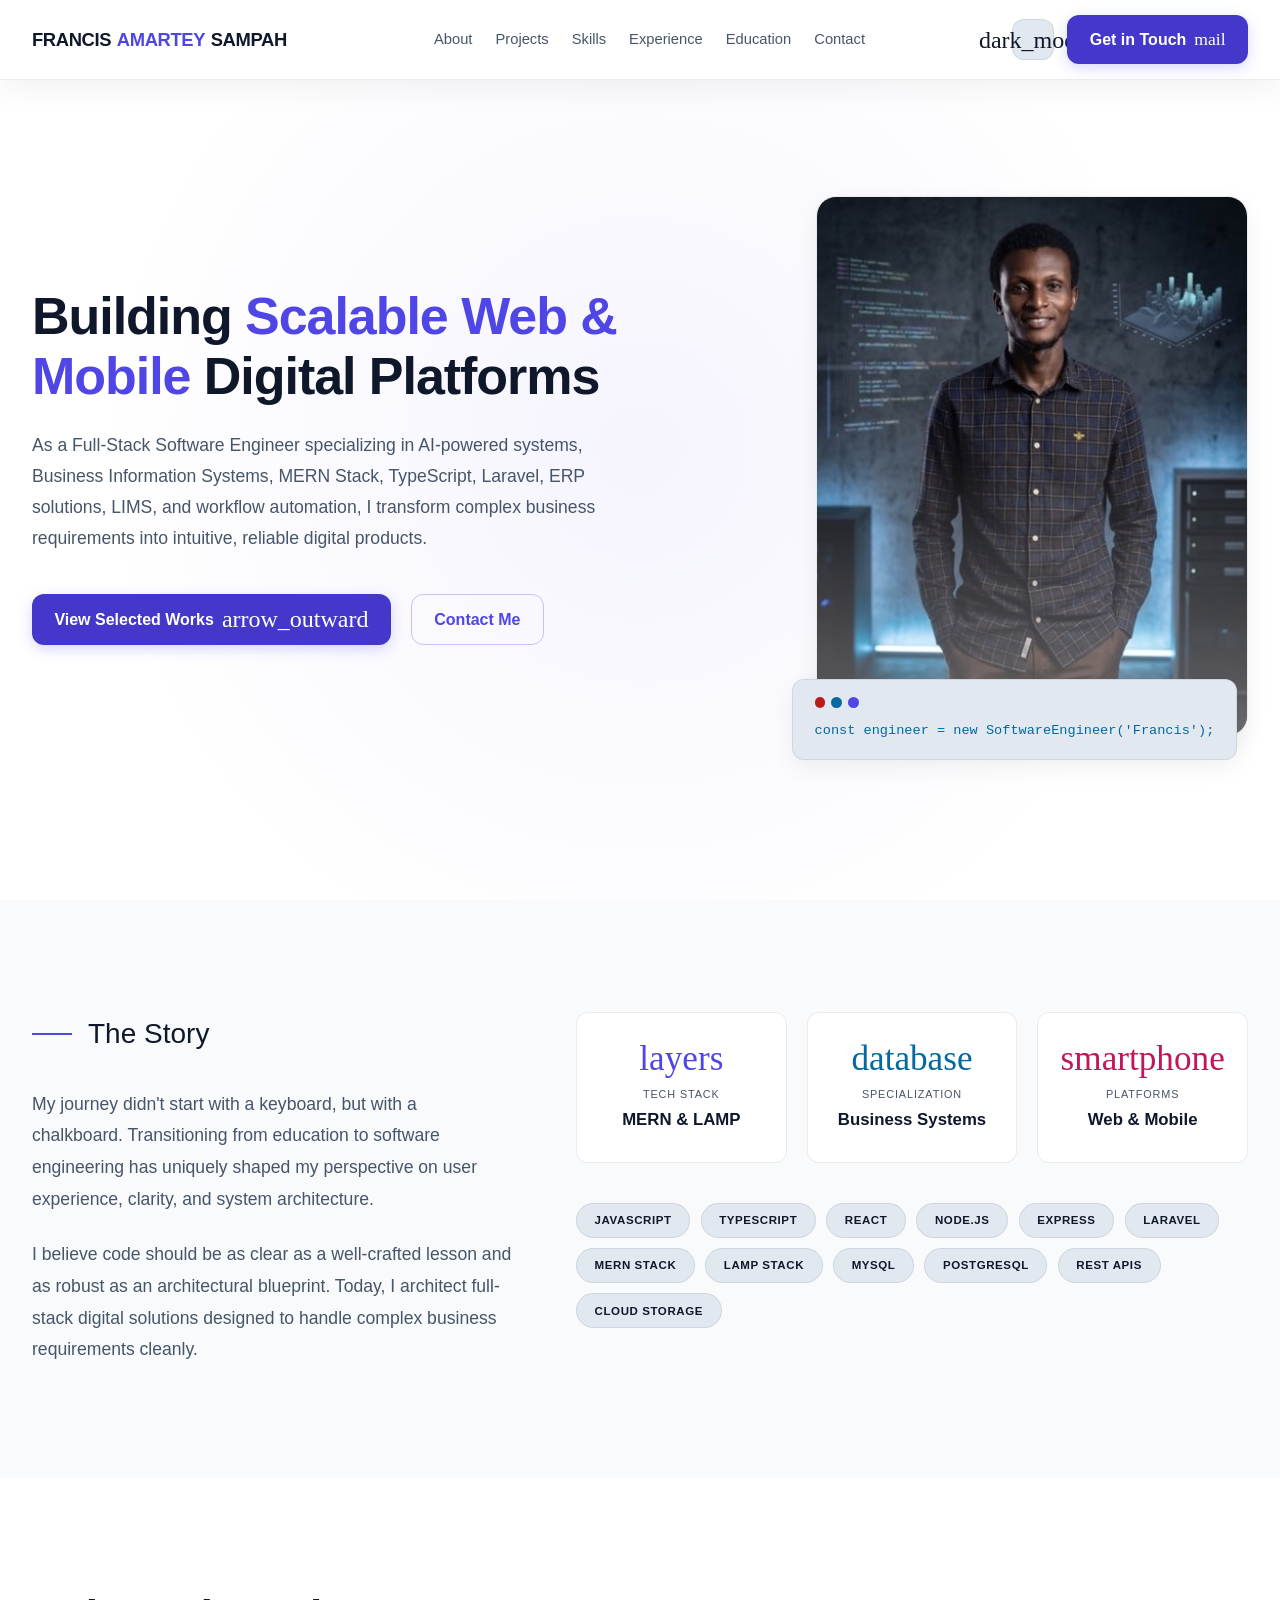
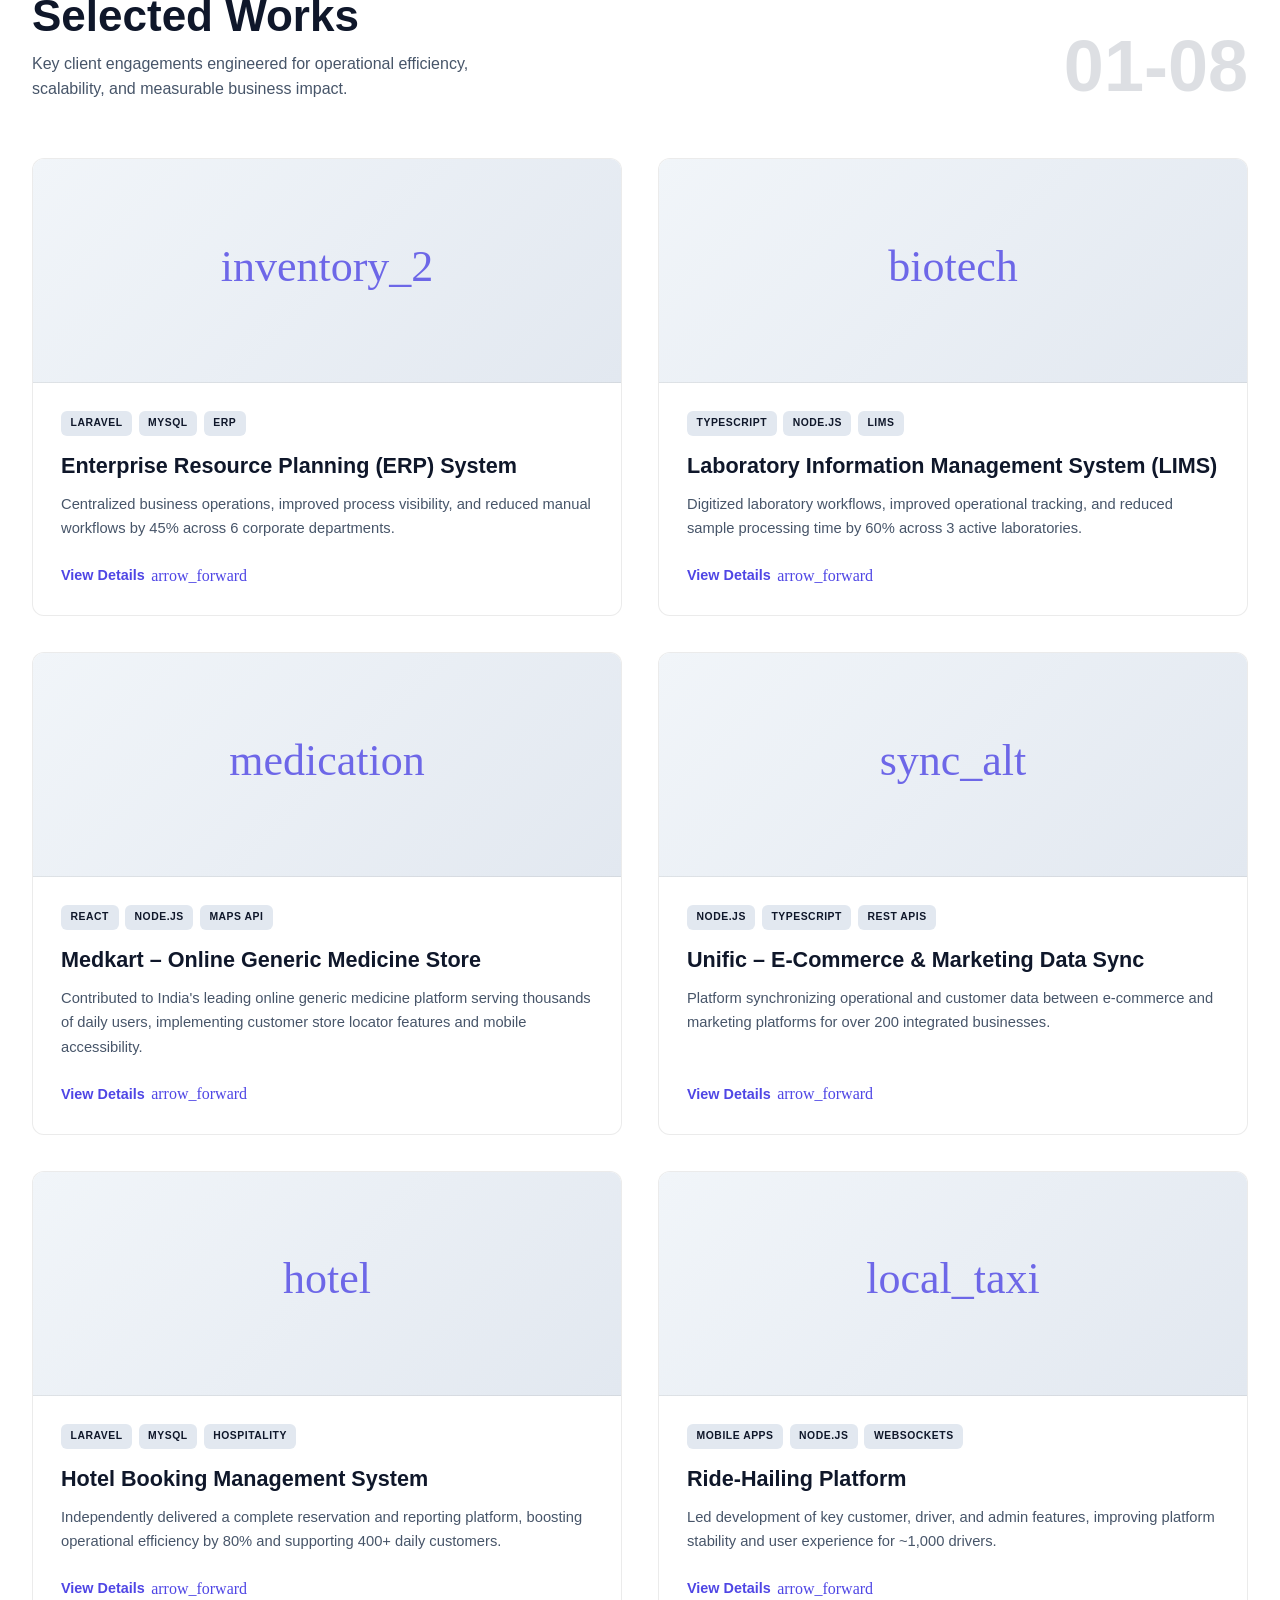
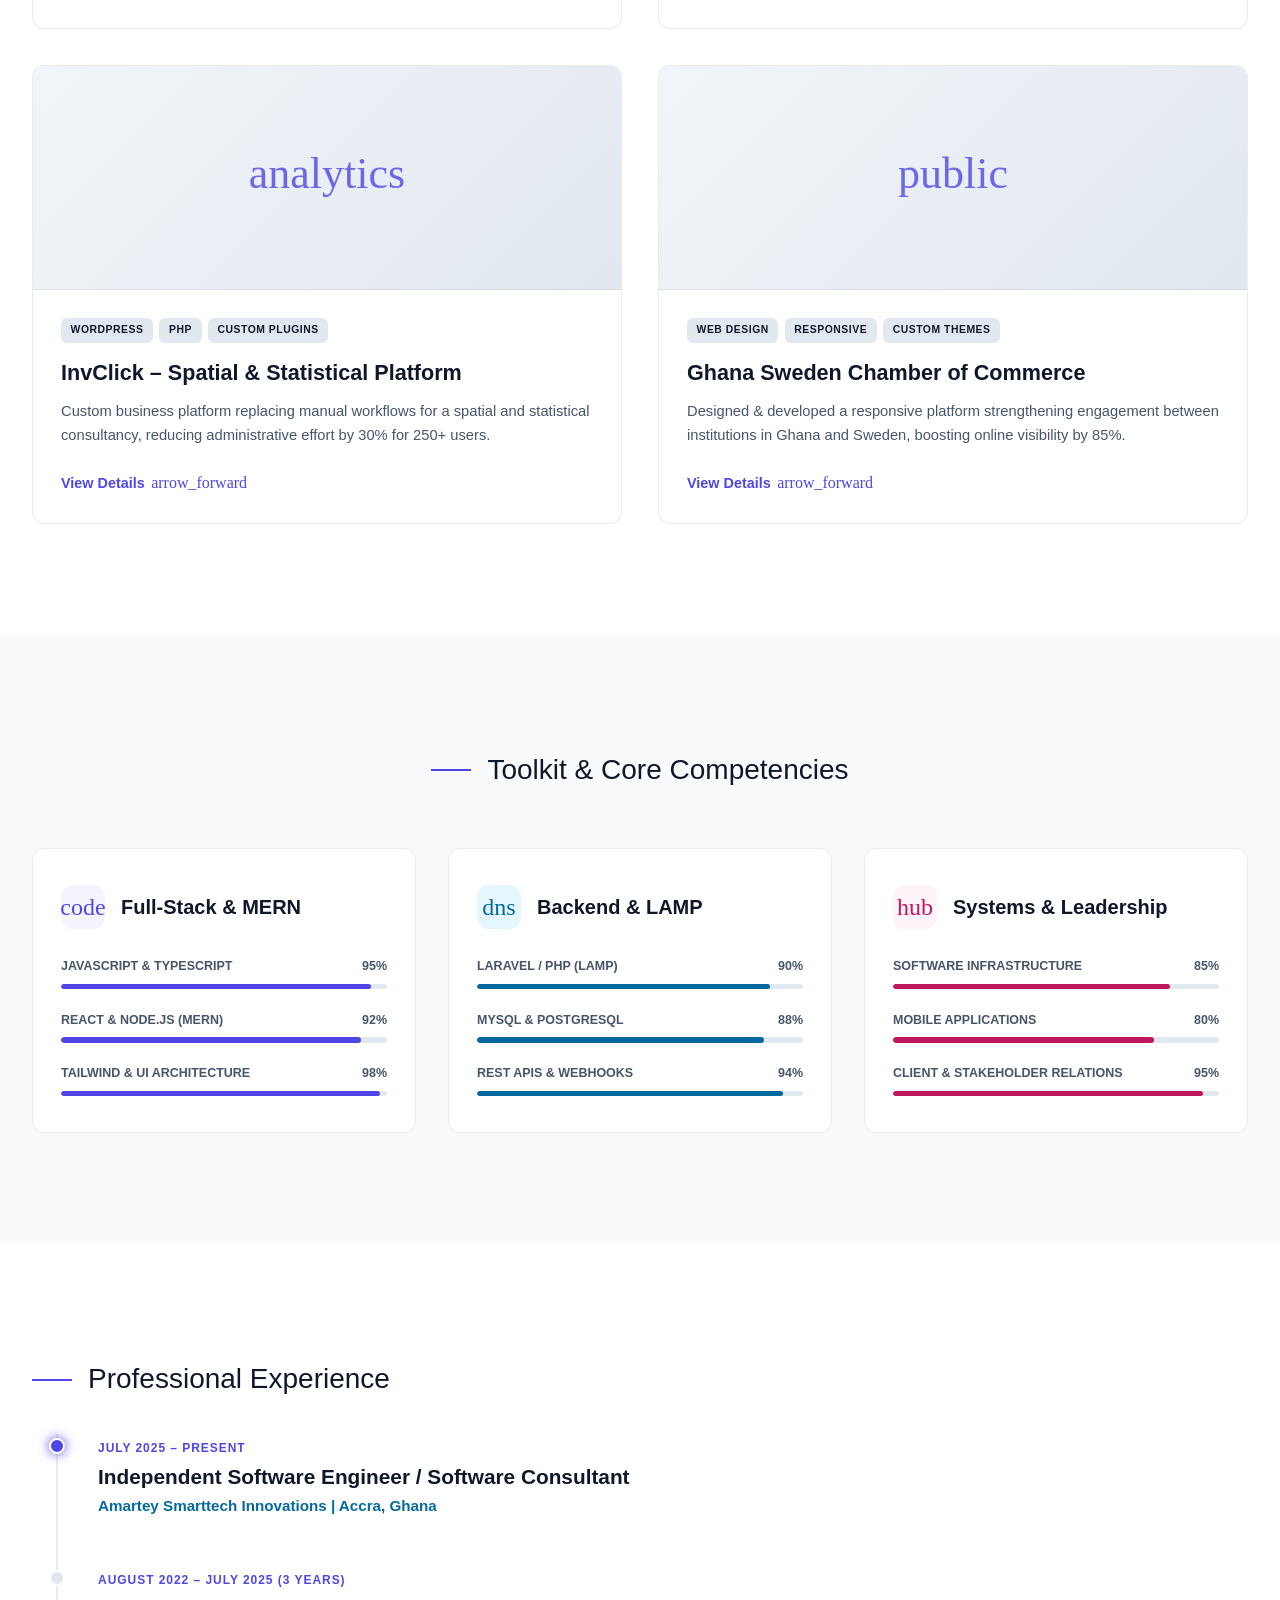
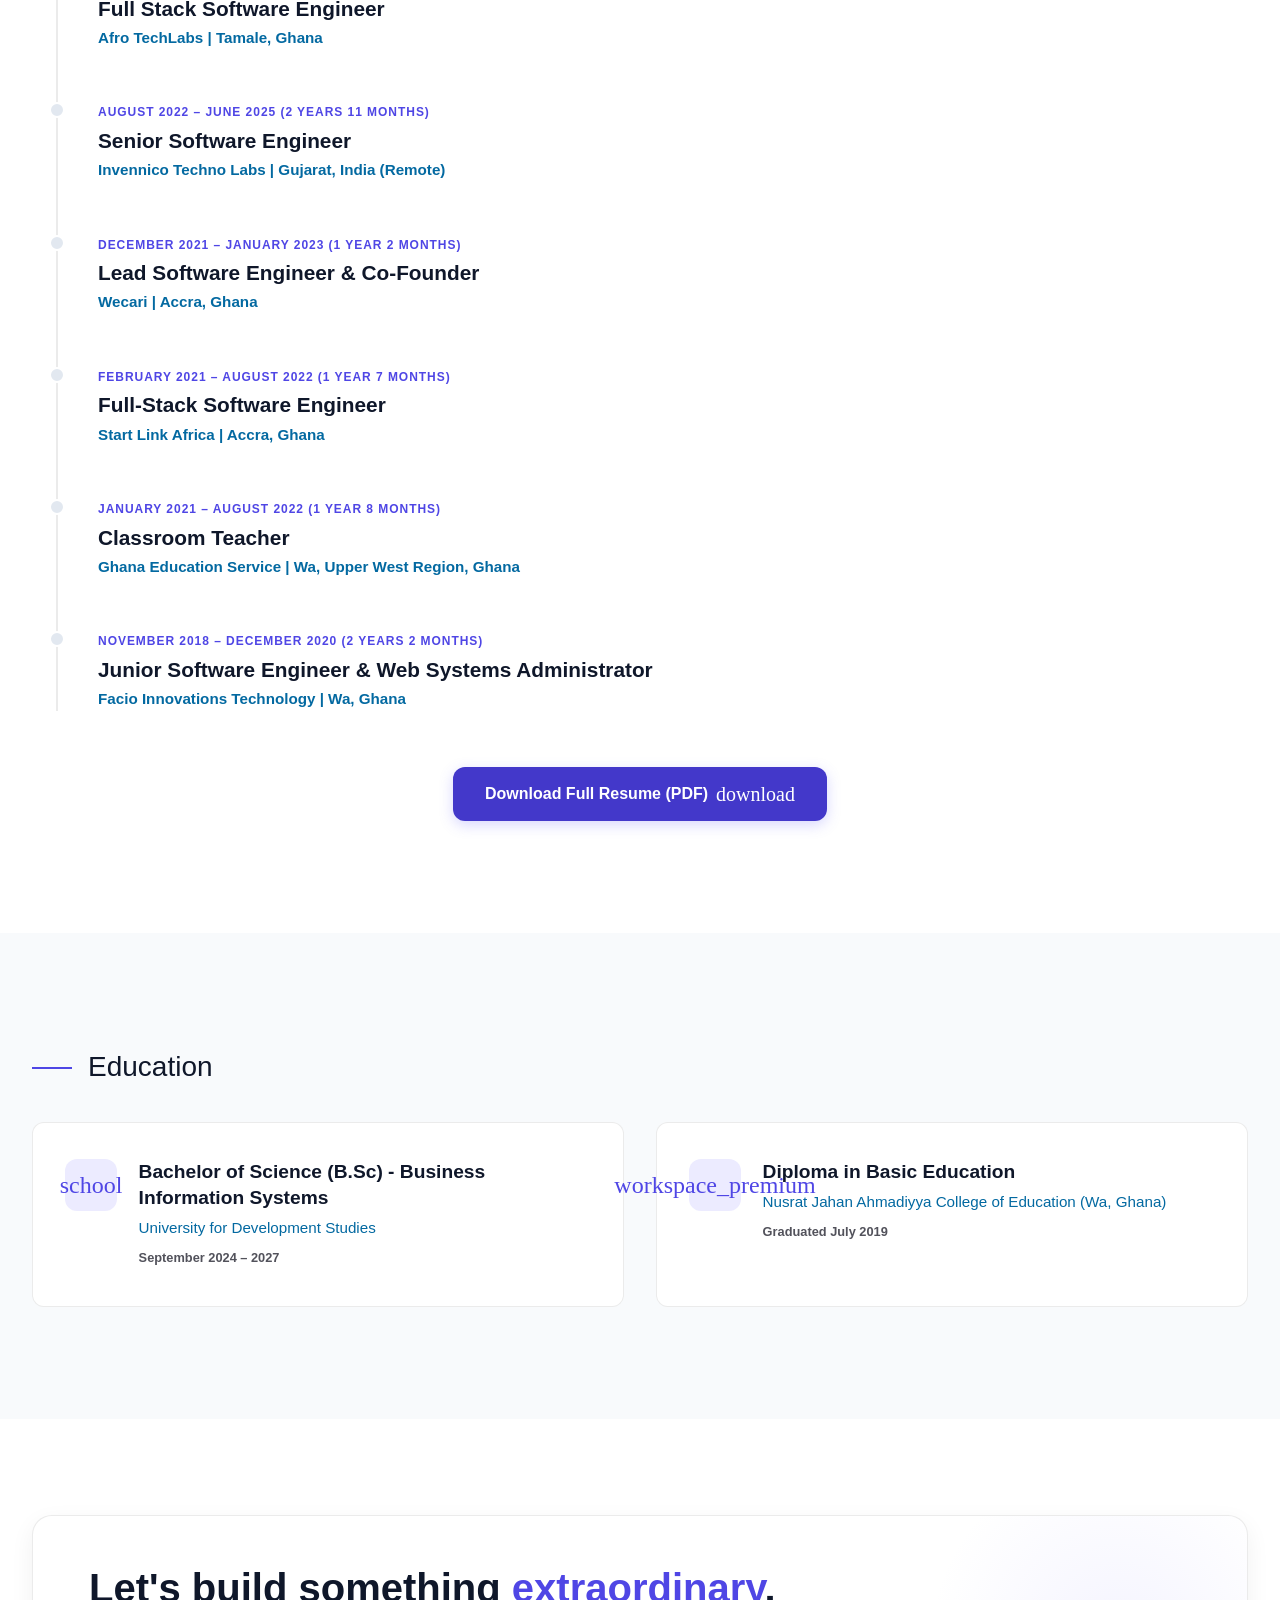
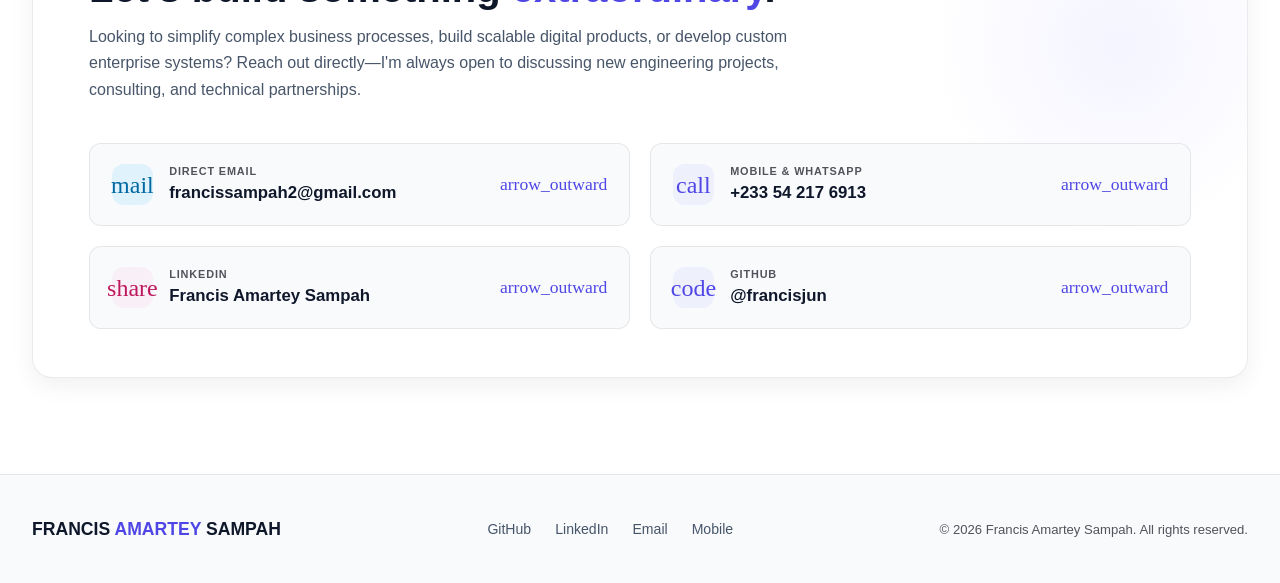
==== commit d044ab3b: "fix: update font loading strategy for improved performance and accessibility; adjust image dimension" ====
--- a/index.html
+++ b/index.html
@@ -38,14 +38,21 @@
     form-action 'self';
   " />
 
-  <!-- Fonts & Material Symbols with font-display: swap -->
+  <!-- Fonts & Material Symbols (Preloaded, Non-Render-Blocking with Zero-JS Fallback) -->
   <link rel="preconnect" href="https://fonts.googleapis.com" />
   <link rel="preconnect" href="https://fonts.gstatic.com" crossorigin />
-  <link
+  <link rel="preload" as="style"
+    href="https://fonts.googleapis.com/css2?family=Fira+Code:wght@400;500&family=Inter:wght@400;500;600;700&family=Space+Grotesk:wght@500;700&family=Material+Symbols+Outlined:opsz,wght,FILL,GRAD@24,400,0,0&display=swap" />
+  <link rel="stylesheet" id="asyncGoogleFonts"
     href="https://fonts.googleapis.com/css2?family=Fira+Code:wght@400;500&family=Inter:wght@400;500;600;700&family=Space+Grotesk:wght@500;700&family=Material+Symbols+Outlined:opsz,wght,FILL,GRAD@24,400,0,0&display=swap"
-    rel="stylesheet" />
-
-  <!-- Custom Stylesheet -->
+    media="print" />
+  <noscript>
+    <link rel="stylesheet"
+      href="https://fonts.googleapis.com/css2?family=Fira+Code:wght@400;500&family=Inter:wght@400;500;600;700&family=Space+Grotesk:wght@500;700&family=Material+Symbols+Outlined:opsz,wght,FILL,GRAD@24,400,0,0&display=swap" />
+  </noscript>
+
+  <!-- Custom Stylesheet (Preloaded for Instant FCP) -->
+  <link rel="preload" as="style" href="./styles.css" />
   <link rel="stylesheet" href="./styles.css" />
 
   <!-- External Zero-FOUC Theme Handler (Strict CSP Compliant) -->
@@ -308,7 +315,7 @@
           <div class="hero-portrait-card">
             <div class="portrait-frame">
               <img src="./assets/hero_portrait_1.jpeg" alt="Francis Amartey Sampah Portrait" class="portrait-img"
-                width="480" height="640" fetchpriority="high" decoding="async" />
+                width="420" height="560" fetchpriority="high" decoding="async" />
               <div class="portrait-overlay"></div>
             </div>
             <div class="code-badge">
--- a/styles.css
+++ b/styles.css
@@ -47,9 +47,9 @@
   --radius-lg: 1.25rem;
   --radius-full: 9999px;
 
-  --font-headline: 'Space Grotesk', sans-serif;
-  --font-body: 'Inter', sans-serif;
-  --font-mono: 'Fira Code', monospace, sans-serif;
+  --font-headline: 'Space Grotesk', -apple-system, BlinkMacSystemFont, 'Segoe UI', Roboto, Helvetica, Arial, sans-serif;
+  --font-body: 'Inter', -apple-system, BlinkMacSystemFont, 'Segoe UI', Roboto, Helvetica, Arial, sans-serif;
+  --font-mono: 'Fira Code', ui-monospace, SFMono-Regular, Menlo, Monaco, Consolas, monospace;
 }
 
 /* Light Theme Overrides */
@@ -109,7 +109,6 @@
   color: var(--text-primary);
   line-height: 1.6;
   overflow-x: hidden;
-  transition: background-color 0.35s ease, color 0.35s ease;
   -webkit-font-smoothing: antialiased;
   overflow-wrap: break-word;
   word-wrap: break-word;
@@ -200,7 +199,6 @@
   -webkit-backdrop-filter: blur(16px);
   border-bottom: 1px solid var(--border-color);
   box-shadow: var(--shadow-nav);
-  transition: background-color 0.35s ease, border-color 0.35s ease;
 }
 
 .navbar .container {
@@ -278,7 +276,7 @@
   display: flex;
   align-items: center;
   justify-content: center;
-  transition: all 0.3s ease;
+  transition: transform 0.2s ease;
   flex-shrink: 0;
 }
 
@@ -301,7 +299,7 @@
   align-items: center;
   justify-content: center;
   gap: 0.5rem;
-  transition: all 0.3s cubic-bezier(0.4, 0, 0.2, 1);
+  transition: transform 0.2s ease, box-shadow 0.2s ease;
   box-shadow: 0 4px 14px rgba(100, 94, 251, 0.25);
   white-space: nowrap;
   font-size: clamp(0.85rem, 1.5vw + 0.5rem, 1rem);
@@ -325,7 +323,7 @@
   align-items: center;
   justify-content: center;
   gap: 0.5rem;
-  transition: all 0.3s ease;
+  transition: transform 0.2s ease;
   white-space: nowrap;
   font-size: clamp(0.85rem, 1.5vw + 0.5rem, 1rem);
 }
@@ -348,7 +346,7 @@
   cursor: pointer;
   align-items: center;
   justify-content: center;
-  transition: all 0.2s ease;
+  transition: transform 0.2s ease;
   flex-shrink: 0;
 }
 
@@ -387,7 +385,7 @@
   color: var(--text-variant);
   padding: 0.65rem 1rem;
   border-radius: var(--radius-md);
-  transition: all 0.2s ease;
+  transition: transform 0.2s ease;
 }
 
 .mobile-nav-link:hover,
@@ -541,7 +539,6 @@
 .about-section {
   padding: 7rem 0;
   background-color: var(--bg-surface-low);
-  transition: background-color 0.35s ease;
 }
 
 .about-grid {
@@ -576,7 +573,7 @@
   flex-direction: column;
   align-items: center;
   text-align: center;
-  transition: all 0.3s ease;
+  transition: transform 0.2s ease;
 }
 
 .value-card:hover {
@@ -621,7 +618,7 @@
   letter-spacing: 0.05em;
   color: var(--text-primary);
   border: 1px solid var(--border-color);
-  transition: all 0.25s ease;
+  transition: transform 0.2s ease;
 }
 
 .tech-pill:hover {
@@ -680,7 +677,7 @@
   border-radius: var(--radius-md);
   overflow: hidden;
   border: 1px solid var(--border-color);
-  transition: all 0.35s cubic-bezier(0.4, 0, 0.2, 1);
+  transition: transform 0.25s ease, box-shadow 0.25s ease;
   display: flex;
   flex-direction: column;
 }
@@ -817,7 +814,7 @@
   padding: 2.25rem 1.75rem;
   border-radius: var(--radius-md);
   border: 1px solid var(--border-color);
-  transition: all 0.3s ease;
+  transition: transform 0.2s ease;
 }
 
 .skill-card:hover {
@@ -917,7 +914,7 @@
   border-radius: var(--radius-full);
   background-color: var(--bg-surface-highest);
   border: 2px solid var(--bg-base);
-  transition: all 0.3s ease;
+  transition: transform 0.2s ease;
 }
 
 .timeline-node.active {
@@ -974,7 +971,7 @@
   padding: 2.25rem 2rem;
   border-radius: var(--radius-md);
   border: 1px solid var(--border-color);
-  transition: all 0.3s ease;
+  transition: transform 0.2s ease;
   display: flex;
   align-items: flex-start;
   gap: 1.35rem;
@@ -1092,7 +1089,7 @@
   display: flex;
   align-items: center;
   gap: 1rem;
-  transition: all 0.3s ease;
+  transition: transform 0.2s ease;
   color: inherit;
   text-decoration: none;
   min-width: 0; /* Prevents overflow inside flex parent */
@@ -1234,7 +1231,7 @@
   display: flex;
   align-items: center;
   justify-content: center;
-  transition: background-color 0.2s ease;
+  transition: transform 0.2s ease;
   text-decoration: none;
   font-size: 1.25rem;
 }
--- a/styles.css
+++ b/styles.css
@@ -47,9 +47,9 @@
   --radius-lg: 1.25rem;
   --radius-full: 9999px;
 
-  --font-headline: 'Space Grotesk', sans-serif;
-  --font-body: 'Inter', sans-serif;
-  --font-mono: 'Fira Code', monospace, sans-serif;
+  --font-headline: 'Space Grotesk', -apple-system, BlinkMacSystemFont, 'Segoe UI', Roboto, Helvetica, Arial, sans-serif;
+  --font-body: 'Inter', -apple-system, BlinkMacSystemFont, 'Segoe UI', Roboto, Helvetica, Arial, sans-serif;
+  --font-mono: 'Fira Code', ui-monospace, SFMono-Regular, Menlo, Monaco, Consolas, monospace;
 }
 
 /* Light Theme Overrides */
@@ -109,7 +109,6 @@
   color: var(--text-primary);
   line-height: 1.6;
   overflow-x: hidden;
-  transition: background-color 0.35s ease, color 0.35s ease;
   -webkit-font-smoothing: antialiased;
   overflow-wrap: break-word;
   word-wrap: break-word;
@@ -200,7 +199,6 @@
   -webkit-backdrop-filter: blur(16px);
   border-bottom: 1px solid var(--border-color);
   box-shadow: var(--shadow-nav);
-  transition: background-color 0.35s ease, border-color 0.35s ease;
 }
 
 .navbar .container {
@@ -278,7 +276,7 @@
   display: flex;
   align-items: center;
   justify-content: center;
-  transition: all 0.3s ease;
+  transition: transform 0.2s ease;
   flex-shrink: 0;
 }
 
@@ -301,7 +299,7 @@
   align-items: center;
   justify-content: center;
   gap: 0.5rem;
-  transition: all 0.3s cubic-bezier(0.4, 0, 0.2, 1);
+  transition: transform 0.2s ease, box-shadow 0.2s ease;
   box-shadow: 0 4px 14px rgba(100, 94, 251, 0.25);
   white-space: nowrap;
   font-size: clamp(0.85rem, 1.5vw + 0.5rem, 1rem);
@@ -325,7 +323,7 @@
   align-items: center;
   justify-content: center;
   gap: 0.5rem;
-  transition: all 0.3s ease;
+  transition: transform 0.2s ease;
   white-space: nowrap;
   font-size: clamp(0.85rem, 1.5vw + 0.5rem, 1rem);
 }
@@ -348,7 +346,7 @@
   cursor: pointer;
   align-items: center;
   justify-content: center;
-  transition: all 0.2s ease;
+  transition: transform 0.2s ease;
   flex-shrink: 0;
 }
 
@@ -387,7 +385,7 @@
   color: var(--text-variant);
   padding: 0.65rem 1rem;
   border-radius: var(--radius-md);
-  transition: all 0.2s ease;
+  transition: transform 0.2s ease;
 }
 
 .mobile-nav-link:hover,
@@ -541,7 +539,6 @@
 .about-section {
   padding: 7rem 0;
   background-color: var(--bg-surface-low);
-  transition: background-color 0.35s ease;
 }
 
 .about-grid {
@@ -576,7 +573,7 @@
   flex-direction: column;
   align-items: center;
   text-align: center;
-  transition: all 0.3s ease;
+  transition: transform 0.2s ease;
 }
 
 .value-card:hover {
@@ -621,7 +618,7 @@
   letter-spacing: 0.05em;
   color: var(--text-primary);
   border: 1px solid var(--border-color);
-  transition: all 0.25s ease;
+  transition: transform 0.2s ease;
 }
 
 .tech-pill:hover {
@@ -680,7 +677,7 @@
   border-radius: var(--radius-md);
   overflow: hidden;
   border: 1px solid var(--border-color);
-  transition: all 0.35s cubic-bezier(0.4, 0, 0.2, 1);
+  transition: transform 0.25s ease, box-shadow 0.25s ease;
   display: flex;
   flex-direction: column;
 }
@@ -817,7 +814,7 @@
   padding: 2.25rem 1.75rem;
   border-radius: var(--radius-md);
   border: 1px solid var(--border-color);
-  transition: all 0.3s ease;
+  transition: transform 0.2s ease;
 }
 
 .skill-card:hover {
@@ -917,7 +914,7 @@
   border-radius: var(--radius-full);
   background-color: var(--bg-surface-highest);
   border: 2px solid var(--bg-base);
-  transition: all 0.3s ease;
+  transition: transform 0.2s ease;
 }
 
 .timeline-node.active {
@@ -974,7 +971,7 @@
   padding: 2.25rem 2rem;
   border-radius: var(--radius-md);
   border: 1px solid var(--border-color);
-  transition: all 0.3s ease;
+  transition: transform 0.2s ease;
   display: flex;
   align-items: flex-start;
   gap: 1.35rem;
@@ -1092,7 +1089,7 @@
   display: flex;
   align-items: center;
   gap: 1rem;
-  transition: all 0.3s ease;
+  transition: transform 0.2s ease;
   color: inherit;
   text-decoration: none;
   min-width: 0; /* Prevents overflow inside flex parent */
@@ -1234,7 +1231,7 @@
   display: flex;
   align-items: center;
   justify-content: center;
-  transition: background-color 0.2s ease;
+  transition: transform 0.2s ease;
   text-decoration: none;
   font-size: 1.25rem;
 }
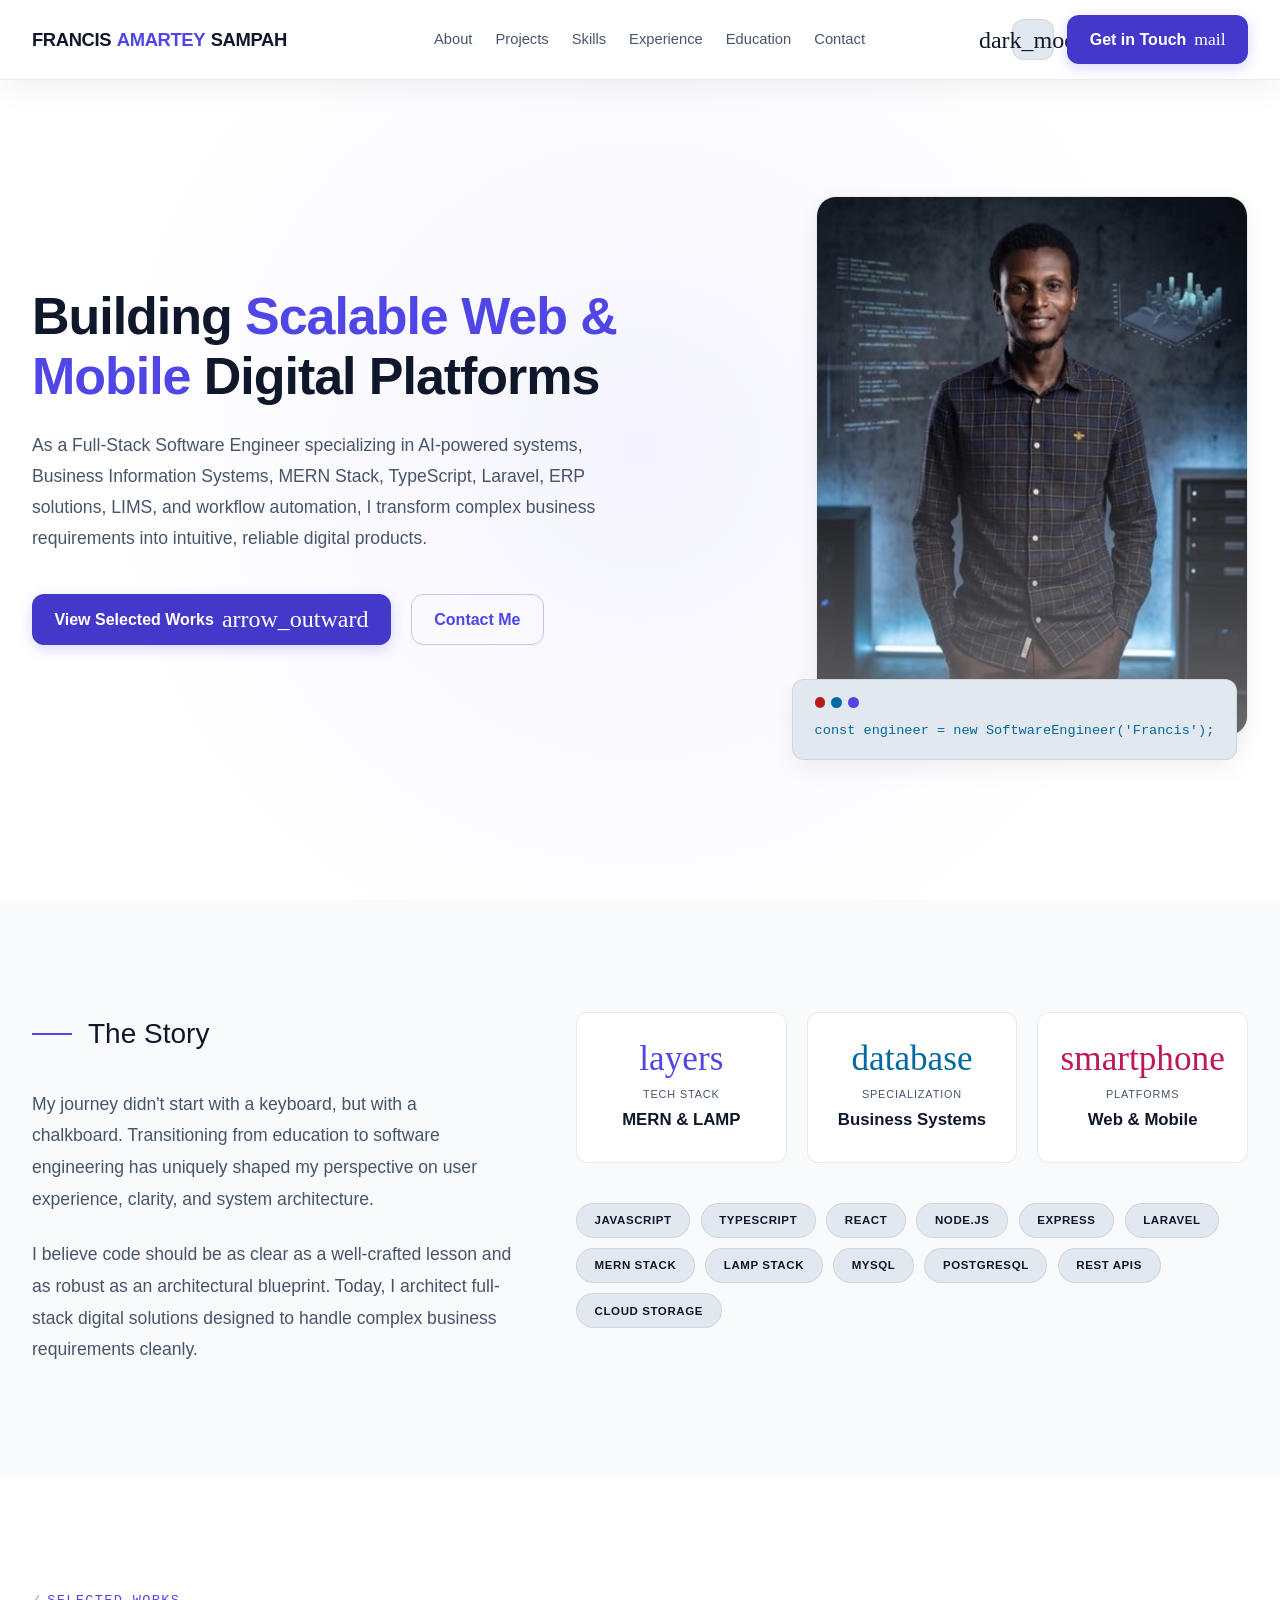
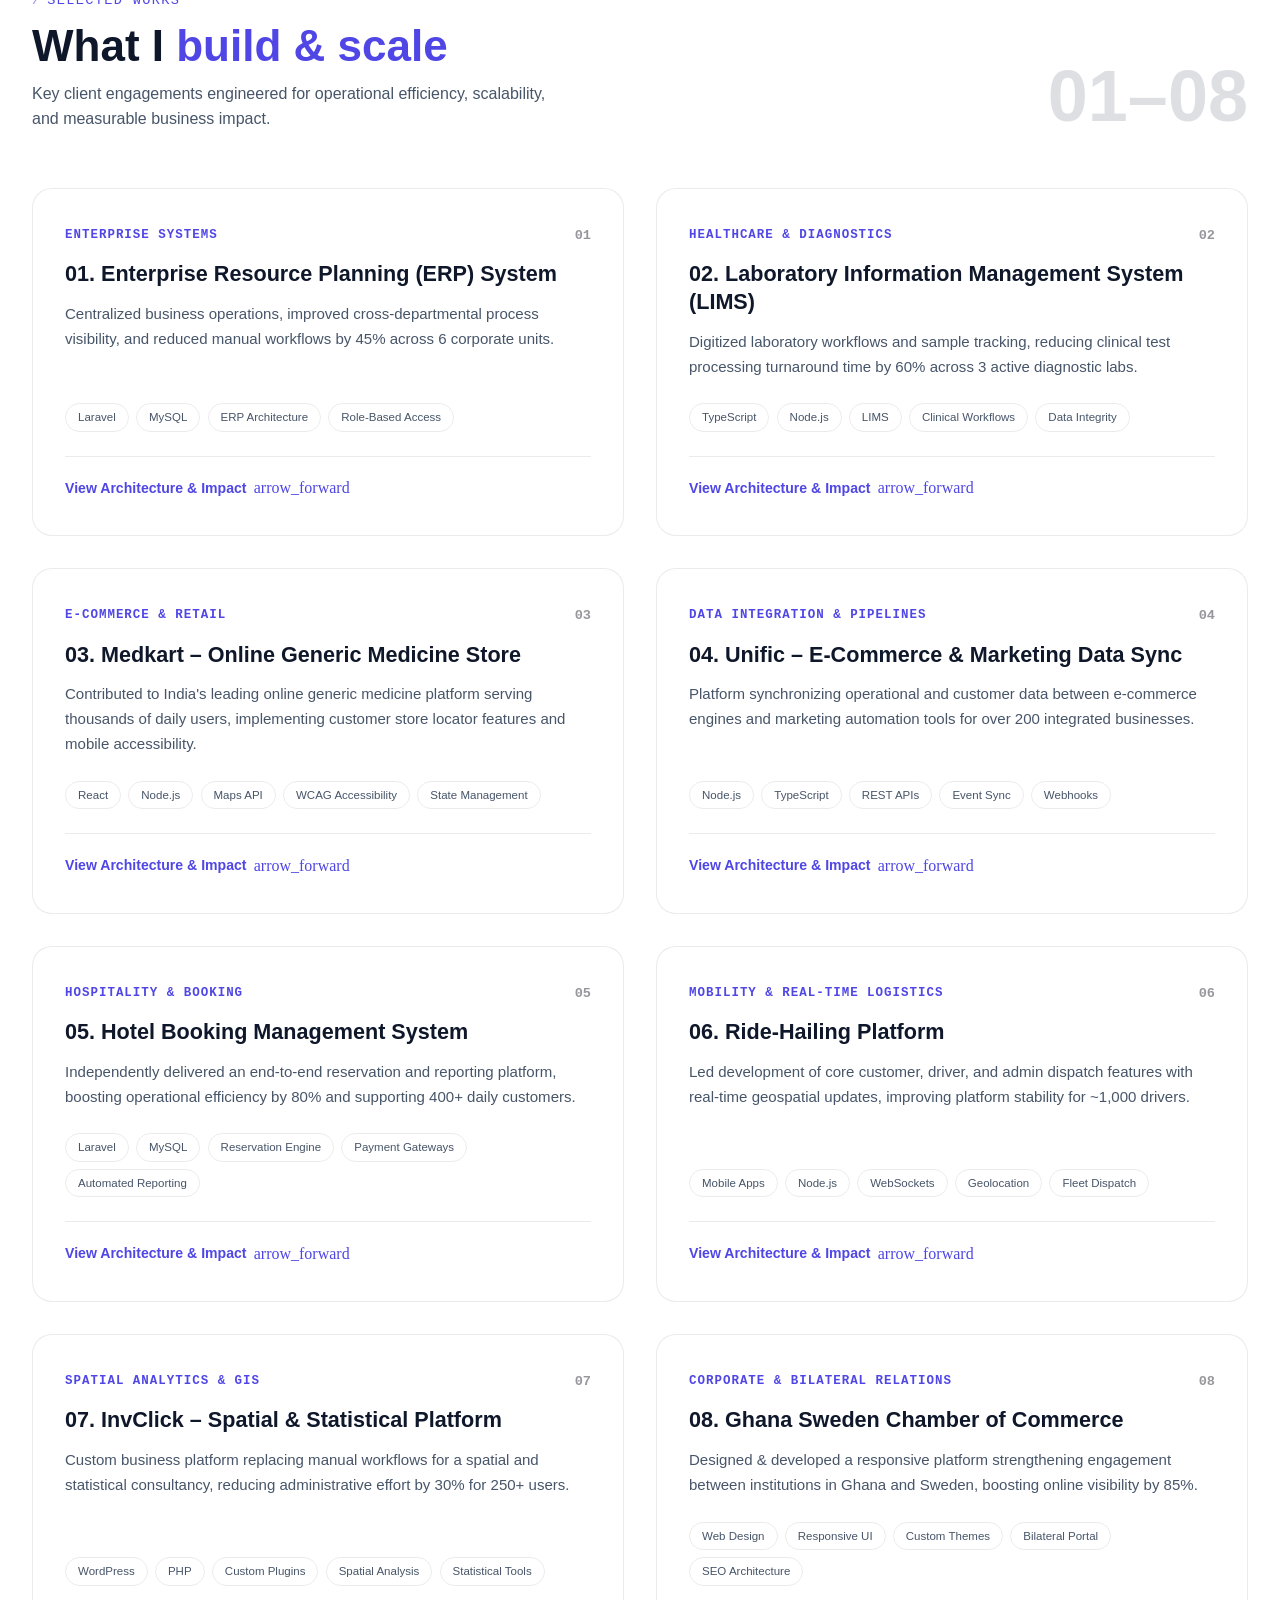
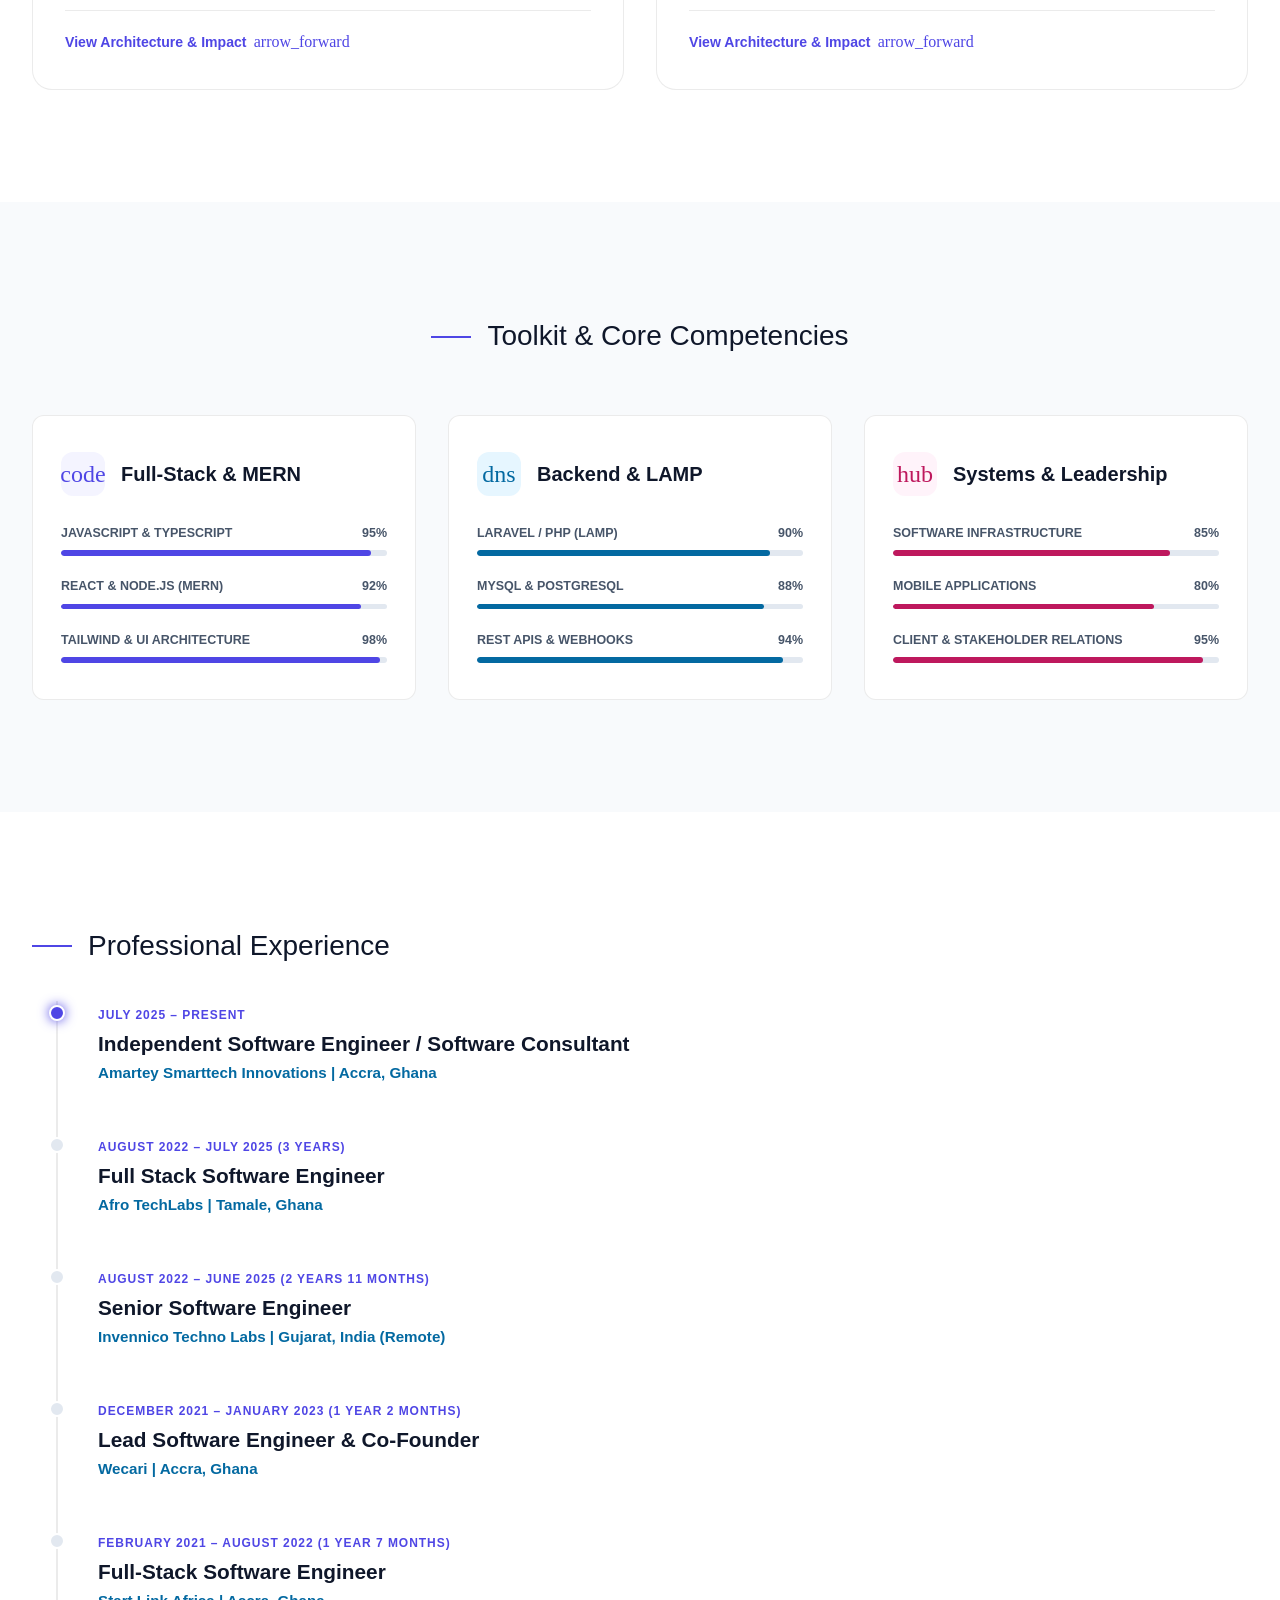
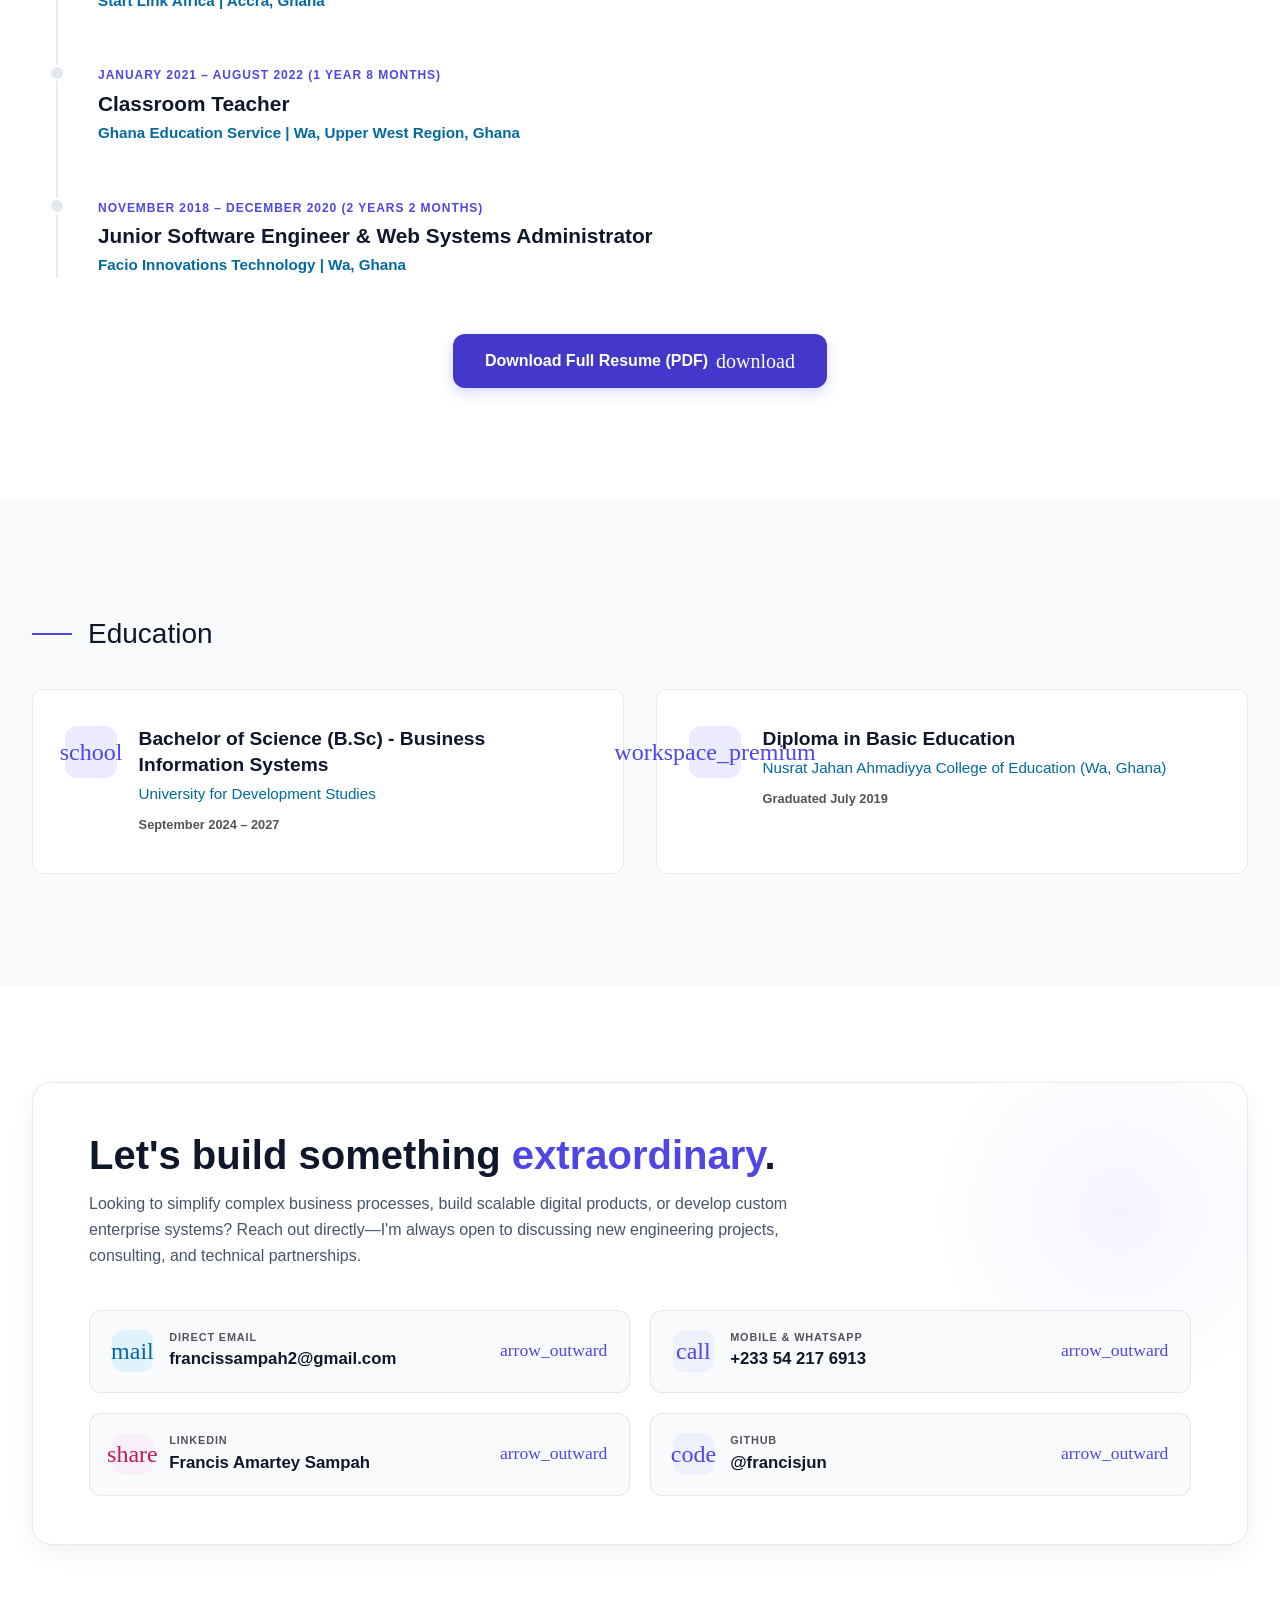
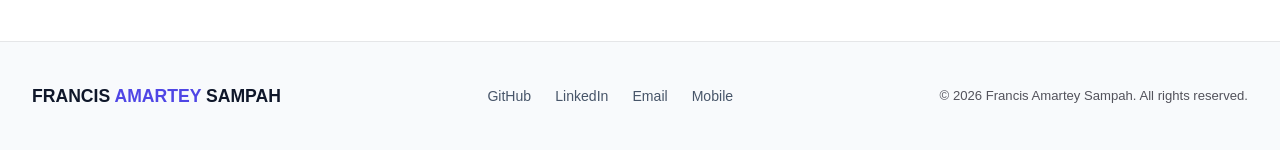
==== commit 7157e642: "fix: enhance project section accessibility and layout; update project descriptions and tags for clar" ====
--- a/index.html
+++ b/index.html
@@ -392,198 +392,198 @@
     <!-- =========================================================================
          SELECTED WORKS SECTION (STATIC HTML IN DOM FOR AI SEARCH & ZERO-JS)
          ========================================================================= -->
-    <section class="projects-section" id="projects">
+    <section class="projects-section" id="projects" aria-labelledby="projects-title">
       <div class="container">
         <div class="section-header">
-          <div>
-            <h2 class="section-header-title">Selected Works</h2>
+          <div class="section-header-content">
+            <p class="section-eyebrow"><span class="eyebrow-slash" aria-hidden="true">/ </span>Selected Works</p>
+            <h2 class="section-header-title" id="projects-title">What I <span class="brand-accent">build &amp; scale</span></h2>
             <p class="section-header-desc">Key client engagements engineered for operational efficiency, scalability,
               and measurable business impact.</p>
           </div>
-          <div class="section-number" aria-hidden="true">01-08</div>
+          <div class="section-number" aria-hidden="true">01–08</div>
         </div>
 
         <div class="projects-grid">
           <!-- Project Card 1: ERP System -->
           <article class="project-card">
-            <div class="project-img-wrapper">
-              <div class="project-placeholder-graphic">
-                <span class="material-symbols-outlined project-placeholder-icon">inventory_2</span>
-              </div>
-            </div>
-            <div class="project-content">
-              <div class="project-tags">
-                <span class="project-tag">Laravel</span>
-                <span class="project-tag">MySQL</span>
-                <span class="project-tag">ERP</span>
-              </div>
-              <h3 class="project-title">Enterprise Resource Planning (ERP) System</h3>
-              <p class="project-desc">Centralized business operations, improved process visibility, and reduced manual
-                workflows by 45% across 6 corporate departments.</p>
+            <div class="project-card-header">
+              <p class="project-eyebrow">Enterprise Systems</p>
+              <span class="project-index" aria-hidden="true">01</span>
+            </div>
+            <h3 class="project-title">01. Enterprise Resource Planning (ERP) System</h3>
+            <p class="project-desc">Centralized business operations, improved cross-departmental process visibility, and reduced manual workflows by 45% across 6 corporate units.</p>
+            <ul class="tag-list" aria-label="Technologies used in Enterprise Resource Planning System">
+              <li class="tag-item">Laravel</li>
+              <li class="tag-item">MySQL</li>
+              <li class="tag-item">ERP Architecture</li>
+              <li class="tag-item">Role-Based Access</li>
+            </ul>
+            <div class="project-card-footer">
               <a href="#project-modal-0" class="btn-link open-modal-link">
-                View Details
-                <span class="material-symbols-outlined icon-sm">arrow_forward</span>
+                View Architecture &amp; Impact
+                <span class="material-symbols-outlined icon-sm" aria-hidden="true">arrow_forward</span>
               </a>
             </div>
           </article>
 
           <!-- Project Card 2: LIMS -->
           <article class="project-card">
-            <div class="project-img-wrapper">
-              <div class="project-placeholder-graphic">
-                <span class="material-symbols-outlined project-placeholder-icon">biotech</span>
-              </div>
-            </div>
-            <div class="project-content">
-              <div class="project-tags">
-                <span class="project-tag">TypeScript</span>
-                <span class="project-tag">Node.js</span>
-                <span class="project-tag">LIMS</span>
-              </div>
-              <h3 class="project-title">Laboratory Information Management System (LIMS)</h3>
-              <p class="project-desc">Digitized laboratory workflows, improved operational tracking, and reduced sample
-                processing time by 60% across 3 active laboratories.</p>
+            <div class="project-card-header">
+              <p class="project-eyebrow">Healthcare &amp; Diagnostics</p>
+              <span class="project-index" aria-hidden="true">02</span>
+            </div>
+            <h3 class="project-title">02. Laboratory Information Management System (LIMS)</h3>
+            <p class="project-desc">Digitized laboratory workflows and sample tracking, reducing clinical test processing turnaround time by 60% across 3 active diagnostic labs.</p>
+            <ul class="tag-list" aria-label="Technologies used in Laboratory Information Management System">
+              <li class="tag-item">TypeScript</li>
+              <li class="tag-item">Node.js</li>
+              <li class="tag-item">LIMS</li>
+              <li class="tag-item">Clinical Workflows</li>
+              <li class="tag-item">Data Integrity</li>
+            </ul>
+            <div class="project-card-footer">
               <a href="#project-modal-1" class="btn-link open-modal-link">
-                View Details
-                <span class="material-symbols-outlined icon-sm">arrow_forward</span>
+                View Architecture &amp; Impact
+                <span class="material-symbols-outlined icon-sm" aria-hidden="true">arrow_forward</span>
               </a>
             </div>
           </article>
 
           <!-- Project Card 3: Medkart -->
           <article class="project-card">
-            <div class="project-img-wrapper">
-              <div class="project-placeholder-graphic">
-                <span class="material-symbols-outlined project-placeholder-icon">medication</span>
-              </div>
-            </div>
-            <div class="project-content">
-              <div class="project-tags">
-                <span class="project-tag">React</span>
-                <span class="project-tag">Node.js</span>
-                <span class="project-tag">Maps API</span>
-              </div>
-              <h3 class="project-title">Medkart – Online Generic Medicine Store</h3>
-              <p class="project-desc">Contributed to India's leading online generic medicine platform serving thousands
-                of daily users, implementing customer store locator features and mobile accessibility.</p>
+            <div class="project-card-header">
+              <p class="project-eyebrow">E-Commerce &amp; Retail</p>
+              <span class="project-index" aria-hidden="true">03</span>
+            </div>
+            <h3 class="project-title">03. Medkart – Online Generic Medicine Store</h3>
+            <p class="project-desc">Contributed to India's leading online generic medicine platform serving thousands of daily users, implementing customer store locator features and mobile accessibility.</p>
+            <ul class="tag-list" aria-label="Technologies used in Medkart">
+              <li class="tag-item">React</li>
+              <li class="tag-item">Node.js</li>
+              <li class="tag-item">Maps API</li>
+              <li class="tag-item">WCAG Accessibility</li>
+              <li class="tag-item">State Management</li>
+            </ul>
+            <div class="project-card-footer">
               <a href="#project-modal-2" class="btn-link open-modal-link">
-                View Details
-                <span class="material-symbols-outlined icon-sm">arrow_forward</span>
+                View Architecture &amp; Impact
+                <span class="material-symbols-outlined icon-sm" aria-hidden="true">arrow_forward</span>
               </a>
             </div>
           </article>
 
           <!-- Project Card 4: Unific -->
           <article class="project-card">
-            <div class="project-img-wrapper">
-              <div class="project-placeholder-graphic">
-                <span class="material-symbols-outlined project-placeholder-icon">sync_alt</span>
-              </div>
-            </div>
-            <div class="project-content">
-              <div class="project-tags">
-                <span class="project-tag">Node.js</span>
-                <span class="project-tag">TypeScript</span>
-                <span class="project-tag">REST APIs</span>
-              </div>
-              <h3 class="project-title">Unific – E-Commerce &amp; Marketing Data Sync</h3>
-              <p class="project-desc">Platform synchronizing operational and customer data between e-commerce and
-                marketing platforms for over 200 integrated businesses.</p>
+            <div class="project-card-header">
+              <p class="project-eyebrow">Data Integration &amp; Pipelines</p>
+              <span class="project-index" aria-hidden="true">04</span>
+            </div>
+            <h3 class="project-title">04. Unific – E-Commerce &amp; Marketing Data Sync</h3>
+            <p class="project-desc">Platform synchronizing operational and customer data between e-commerce engines and marketing automation tools for over 200 integrated businesses.</p>
+            <ul class="tag-list" aria-label="Technologies used in Unific Data Sync">
+              <li class="tag-item">Node.js</li>
+              <li class="tag-item">TypeScript</li>
+              <li class="tag-item">REST APIs</li>
+              <li class="tag-item">Event Sync</li>
+              <li class="tag-item">Webhooks</li>
+            </ul>
+            <div class="project-card-footer">
               <a href="#project-modal-3" class="btn-link open-modal-link">
-                View Details
-                <span class="material-symbols-outlined icon-sm">arrow_forward</span>
+                View Architecture &amp; Impact
+                <span class="material-symbols-outlined icon-sm" aria-hidden="true">arrow_forward</span>
               </a>
             </div>
           </article>
 
           <!-- Project Card 5: Hotel Booking System -->
           <article class="project-card">
-            <div class="project-img-wrapper">
-              <div class="project-placeholder-graphic">
-                <span class="material-symbols-outlined project-placeholder-icon">hotel</span>
-              </div>
-            </div>
-            <div class="project-content">
-              <div class="project-tags">
-                <span class="project-tag">Laravel</span>
-                <span class="project-tag">MySQL</span>
-                <span class="project-tag">Hospitality</span>
-              </div>
-              <h3 class="project-title">Hotel Booking Management System</h3>
-              <p class="project-desc">Independently delivered a complete reservation and reporting platform, boosting
-                operational efficiency by 80% and supporting 400+ daily customers.</p>
+            <div class="project-card-header">
+              <p class="project-eyebrow">Hospitality &amp; Booking</p>
+              <span class="project-index" aria-hidden="true">05</span>
+            </div>
+            <h3 class="project-title">05. Hotel Booking Management System</h3>
+            <p class="project-desc">Independently delivered an end-to-end reservation and reporting platform, boosting operational efficiency by 80% and supporting 400+ daily customers.</p>
+            <ul class="tag-list" aria-label="Technologies used in Hotel Booking Management System">
+              <li class="tag-item">Laravel</li>
+              <li class="tag-item">MySQL</li>
+              <li class="tag-item">Reservation Engine</li>
+              <li class="tag-item">Payment Gateways</li>
+              <li class="tag-item">Automated Reporting</li>
+            </ul>
+            <div class="project-card-footer">
               <a href="#project-modal-4" class="btn-link open-modal-link">
-                View Details
-                <span class="material-symbols-outlined icon-sm">arrow_forward</span>
+                View Architecture &amp; Impact
+                <span class="material-symbols-outlined icon-sm" aria-hidden="true">arrow_forward</span>
               </a>
             </div>
           </article>
 
           <!-- Project Card 6: Ride-Hailing Platform -->
           <article class="project-card">
-            <div class="project-img-wrapper">
-              <div class="project-placeholder-graphic">
-                <span class="material-symbols-outlined project-placeholder-icon">local_taxi</span>
-              </div>
-            </div>
-            <div class="project-content">
-              <div class="project-tags">
-                <span class="project-tag">Mobile Apps</span>
-                <span class="project-tag">Node.js</span>
-                <span class="project-tag">WebSockets</span>
-              </div>
-              <h3 class="project-title">Ride-Hailing Platform</h3>
-              <p class="project-desc">Led development of key customer, driver, and admin features, improving platform
-                stability and user experience for ~1,000 drivers.</p>
+            <div class="project-card-header">
+              <p class="project-eyebrow">Mobility &amp; Real-Time Logistics</p>
+              <span class="project-index" aria-hidden="true">06</span>
+            </div>
+            <h3 class="project-title">06. Ride-Hailing Platform</h3>
+            <p class="project-desc">Led development of core customer, driver, and admin dispatch features with real-time geospatial updates, improving platform stability for ~1,000 drivers.</p>
+            <ul class="tag-list" aria-label="Technologies used in Ride-Hailing Platform">
+              <li class="tag-item">Mobile Apps</li>
+              <li class="tag-item">Node.js</li>
+              <li class="tag-item">WebSockets</li>
+              <li class="tag-item">Geolocation</li>
+              <li class="tag-item">Fleet Dispatch</li>
+            </ul>
+            <div class="project-card-footer">
               <a href="#project-modal-5" class="btn-link open-modal-link">
-                View Details
-                <span class="material-symbols-outlined icon-sm">arrow_forward</span>
+                View Architecture &amp; Impact
+                <span class="material-symbols-outlined icon-sm" aria-hidden="true">arrow_forward</span>
               </a>
             </div>
           </article>
 
           <!-- Project Card 7: InvClick -->
           <article class="project-card">
-            <div class="project-img-wrapper">
-              <div class="project-placeholder-graphic">
-                <span class="material-symbols-outlined project-placeholder-icon">analytics</span>
-              </div>
-            </div>
-            <div class="project-content">
-              <div class="project-tags">
-                <span class="project-tag">WordPress</span>
-                <span class="project-tag">PHP</span>
-                <span class="project-tag">Custom Plugins</span>
-              </div>
-              <h3 class="project-title">InvClick – Spatial &amp; Statistical Platform</h3>
-              <p class="project-desc">Custom business platform replacing manual workflows for a spatial and statistical
-                consultancy, reducing administrative effort by 30% for 250+ users.</p>
+            <div class="project-card-header">
+              <p class="project-eyebrow">Spatial Analytics &amp; GIS</p>
+              <span class="project-index" aria-hidden="true">07</span>
+            </div>
+            <h3 class="project-title">07. InvClick – Spatial &amp; Statistical Platform</h3>
+            <p class="project-desc">Custom business platform replacing manual workflows for a spatial and statistical consultancy, reducing administrative effort by 30% for 250+ users.</p>
+            <ul class="tag-list" aria-label="Technologies used in InvClick">
+              <li class="tag-item">WordPress</li>
+              <li class="tag-item">PHP</li>
+              <li class="tag-item">Custom Plugins</li>
+              <li class="tag-item">Spatial Analysis</li>
+              <li class="tag-item">Statistical Tools</li>
+            </ul>
+            <div class="project-card-footer">
               <a href="#project-modal-6" class="btn-link open-modal-link">
-                View Details
-                <span class="material-symbols-outlined icon-sm">arrow_forward</span>
+                View Architecture &amp; Impact
+                <span class="material-symbols-outlined icon-sm" aria-hidden="true">arrow_forward</span>
               </a>
             </div>
           </article>
 
           <!-- Project Card 8: Ghana Sweden Chamber -->
           <article class="project-card">
-            <div class="project-img-wrapper">
-              <div class="project-placeholder-graphic">
-                <span class="material-symbols-outlined project-placeholder-icon">public</span>
-              </div>
-            </div>
-            <div class="project-content">
-              <div class="project-tags">
-                <span class="project-tag">Web Design</span>
-                <span class="project-tag">Responsive</span>
-                <span class="project-tag">Custom Themes</span>
-              </div>
-              <h3 class="project-title">Ghana Sweden Chamber of Commerce</h3>
-              <p class="project-desc">Designed &amp; developed a responsive platform strengthening engagement between
-                institutions in Ghana and Sweden, boosting online visibility by 85%.</p>
+            <div class="project-card-header">
+              <p class="project-eyebrow">Corporate &amp; Bilateral Relations</p>
+              <span class="project-index" aria-hidden="true">08</span>
+            </div>
+            <h3 class="project-title">08. Ghana Sweden Chamber of Commerce</h3>
+            <p class="project-desc">Designed &amp; developed a responsive platform strengthening engagement between institutions in Ghana and Sweden, boosting online visibility by 85%.</p>
+            <ul class="tag-list" aria-label="Technologies used in Ghana Sweden Chamber of Commerce">
+              <li class="tag-item">Web Design</li>
+              <li class="tag-item">Responsive UI</li>
+              <li class="tag-item">Custom Themes</li>
+              <li class="tag-item">Bilateral Portal</li>
+              <li class="tag-item">SEO Architecture</li>
+            </ul>
+            <div class="project-card-footer">
               <a href="#project-modal-7" class="btn-link open-modal-link">
-                View Details
-                <span class="material-symbols-outlined icon-sm">arrow_forward</span>
+                View Architecture &amp; Impact
+                <span class="material-symbols-outlined icon-sm" aria-hidden="true">arrow_forward</span>
               </a>
             </div>
           </article>
--- a/styles.css
+++ b/styles.css
@@ -641,6 +641,29 @@
   margin-bottom: 3.5rem;
 }
 
+.section-header-content {
+  display: flex;
+  flex-direction: column;
+}
+
+.section-eyebrow {
+  font-family: var(--font-mono);
+  font-size: 0.85rem;
+  font-weight: 500;
+  text-transform: uppercase;
+  letter-spacing: 0.1em;
+  color: var(--color-primary);
+  margin-bottom: 0.5rem;
+  display: inline-flex;
+  align-items: center;
+}
+
+.eyebrow-slash {
+  opacity: 0.6;
+  margin-right: 0.35rem;
+  font-weight: 400;
+}
+
 .section-header-title {
   font-family: var(--font-headline);
   font-size: clamp(2rem, 3.5vw + 0.5rem, 2.75rem);
@@ -652,8 +675,9 @@
 
 .section-header-desc {
   color: var(--text-variant);
-  max-width: 32rem;
+  max-width: 34rem;
   font-size: clamp(0.9rem, 1.5vw, 1rem);
+  line-height: 1.6;
 }
 
 .section-number {
@@ -669,17 +693,18 @@
 .projects-grid {
   display: grid;
   grid-template-columns: repeat(2, 1fr);
-  gap: 2.25rem;
+  gap: 2rem;
 }
 
 .project-card {
   background-color: var(--bg-surface-high);
-  border-radius: var(--radius-md);
-  overflow: hidden;
+  border-radius: var(--radius-lg);
   border: 1px solid var(--border-color);
-  transition: transform 0.25s ease, box-shadow 0.25s ease;
+  padding: 2.25rem 2rem;
   display: flex;
   flex-direction: column;
+  justify-content: space-between;
+  transition: transform 0.25s ease, box-shadow 0.25s ease, border-color 0.25s ease;
 }
 
 .project-card:hover {
@@ -688,92 +713,97 @@
   box-shadow: var(--shadow-card);
 }
 
-.project-img-wrapper {
-  height: 14rem;
-  position: relative;
-  overflow: hidden;
-  background-color: var(--bg-surface-highest);
-}
-
-.project-img {
-  width: 100%;
-  height: 100%;
-  object-fit: cover;
-  transition: transform 0.6s ease;
-}
-
-.project-card:hover .project-img {
-  transform: scale(1.05);
-}
-
-.project-placeholder-graphic {
-  width: 100%;
-  height: 100%;
-  display: flex;
-  flex-direction: column;
-  align-items: center;
-  justify-content: center;
-  background: linear-gradient(135deg, var(--bg-surface-container) 0%, var(--bg-surface-highest) 100%);
-  color: var(--text-muted);
-  border-bottom: 1px solid var(--border-color);
-  padding: 1.5rem;
-  text-align: center;
-}
-
-.project-placeholder-icon {
-  font-size: 2.75rem;
-  color: var(--color-primary);
-  margin-bottom: 0.5rem;
-  opacity: 0.8;
-}
-
-.project-placeholder-text {
+.project-card-header {
+  display: flex;
+  align-items: center;
+  justify-content: space-between;
+  margin-bottom: 0.85rem;
+}
+
+.project-eyebrow {
   font-family: var(--font-mono);
   font-size: 0.78rem;
-  color: var(--text-variant);
-}
-
-.project-content {
-  padding: 1.75rem;
-  display: flex;
-  flex-direction: column;
-  flex-grow: 1;
-}
-
-.project-tags {
-  display: flex;
-  flex-wrap: wrap;
-  gap: 0.4rem;
-  margin-bottom: 1rem;
-}
-
-.project-tag {
-  font-size: 0.65rem;
-  font-family: var(--font-headline);
   font-weight: 600;
   text-transform: uppercase;
-  letter-spacing: 0.05em;
-  background-color: var(--bg-surface-highest);
-  color: var(--text-primary);
-  padding: 0.25rem 0.6rem;
-  border-radius: var(--radius-sm);
+  letter-spacing: 0.08em;
+  color: var(--color-primary);
+  margin: 0;
+}
+
+.project-index {
+  font-family: var(--font-mono);
+  font-size: 0.85rem;
+  font-weight: 600;
+  color: var(--text-muted);
+  opacity: 0.6;
 }
 
 .project-title {
   font-family: var(--font-headline);
-  font-size: clamp(1.15rem, 2vw + 0.5rem, 1.35rem);
+  font-size: clamp(1.2rem, 1.8vw + 0.4rem, 1.35rem);
   font-weight: 700;
   color: var(--text-primary);
-  margin-bottom: 0.75rem;
+  margin-bottom: 0.85rem;
   line-height: 1.3;
 }
 
 .project-desc {
-  font-size: clamp(0.85rem, 1.5vw, 0.92rem);
+  font-size: clamp(0.88rem, 1.2vw, 0.94rem);
   color: var(--text-variant);
   margin-bottom: 1.5rem;
   line-height: 1.65;
   flex-grow: 1;
+}
+
+.tag-list {
+  display: flex;
+  flex-wrap: wrap;
+  gap: 0.45rem;
+  margin: 0 0 1.5rem 0;
+  padding: 0;
+  list-style: none;
+}
+
+.tag-item {
+  font-size: 0.72rem;
+  font-family: var(--font-headline);
+  font-weight: 500;
+  padding: 0.25rem 0.75rem;
+  border-radius: var(--radius-full);
+  border: 1px solid var(--border-color);
+  background-color: var(--bg-surface-lowest);
+  color: var(--text-variant);
+  transition: border-color 0.2s ease, color 0.2s ease;
+}
+
+.project-card:hover .tag-item {
+  border-color: var(--border-highlight);
+  color: var(--text-primary);
+}
+
+.project-card-footer {
+  padding-top: 1.25rem;
+  border-top: 1px solid var(--border-color);
+  display: flex;
+  align-items: center;
+}
+
+.project-tags {
+  display: flex;
+  flex-wrap: wrap;
+  gap: 0.45rem;
+  margin-bottom: 1.25rem;
+}
+
+.project-tag {
+  font-size: 0.72rem;
+  font-family: var(--font-headline);
+  font-weight: 500;
+  padding: 0.25rem 0.75rem;
+  border-radius: var(--radius-full);
+  border: 1px solid var(--border-color);
+  background-color: var(--bg-surface-highest);
+  color: var(--text-primary);
 }
 
 .btn-link {
@@ -781,18 +811,20 @@
   border: none;
   color: var(--color-primary);
   font-weight: 700;
-  font-size: 0.9rem;
+  font-size: 0.88rem;
   display: inline-flex;
   align-items: center;
-  gap: 0.4rem;
+  gap: 0.45rem;
   cursor: pointer;
-  transition: gap 0.25s ease;
+  text-decoration: none;
+  transition: gap 0.25s ease, color 0.2s ease;
   padding: 0;
   align-self: flex-start;
 }
 
 .btn-link:hover {
   gap: 0.75rem;
+  color: var(--color-primary-hover);
 }
 
 /* --------------------------------------------------------------------------
--- a/styles.css
+++ b/styles.css
@@ -641,6 +641,29 @@
   margin-bottom: 3.5rem;
 }
 
+.section-header-content {
+  display: flex;
+  flex-direction: column;
+}
+
+.section-eyebrow {
+  font-family: var(--font-mono);
+  font-size: 0.85rem;
+  font-weight: 500;
+  text-transform: uppercase;
+  letter-spacing: 0.1em;
+  color: var(--color-primary);
+  margin-bottom: 0.5rem;
+  display: inline-flex;
+  align-items: center;
+}
+
+.eyebrow-slash {
+  opacity: 0.6;
+  margin-right: 0.35rem;
+  font-weight: 400;
+}
+
 .section-header-title {
   font-family: var(--font-headline);
   font-size: clamp(2rem, 3.5vw + 0.5rem, 2.75rem);
@@ -652,8 +675,9 @@
 
 .section-header-desc {
   color: var(--text-variant);
-  max-width: 32rem;
+  max-width: 34rem;
   font-size: clamp(0.9rem, 1.5vw, 1rem);
+  line-height: 1.6;
 }
 
 .section-number {
@@ -669,17 +693,18 @@
 .projects-grid {
   display: grid;
   grid-template-columns: repeat(2, 1fr);
-  gap: 2.25rem;
+  gap: 2rem;
 }
 
 .project-card {
   background-color: var(--bg-surface-high);
-  border-radius: var(--radius-md);
-  overflow: hidden;
+  border-radius: var(--radius-lg);
   border: 1px solid var(--border-color);
-  transition: transform 0.25s ease, box-shadow 0.25s ease;
+  padding: 2.25rem 2rem;
   display: flex;
   flex-direction: column;
+  justify-content: space-between;
+  transition: transform 0.25s ease, box-shadow 0.25s ease, border-color 0.25s ease;
 }
 
 .project-card:hover {
@@ -688,92 +713,97 @@
   box-shadow: var(--shadow-card);
 }
 
-.project-img-wrapper {
-  height: 14rem;
-  position: relative;
-  overflow: hidden;
-  background-color: var(--bg-surface-highest);
-}
-
-.project-img {
-  width: 100%;
-  height: 100%;
-  object-fit: cover;
-  transition: transform 0.6s ease;
-}
-
-.project-card:hover .project-img {
-  transform: scale(1.05);
-}
-
-.project-placeholder-graphic {
-  width: 100%;
-  height: 100%;
-  display: flex;
-  flex-direction: column;
-  align-items: center;
-  justify-content: center;
-  background: linear-gradient(135deg, var(--bg-surface-container) 0%, var(--bg-surface-highest) 100%);
-  color: var(--text-muted);
-  border-bottom: 1px solid var(--border-color);
-  padding: 1.5rem;
-  text-align: center;
-}
-
-.project-placeholder-icon {
-  font-size: 2.75rem;
-  color: var(--color-primary);
-  margin-bottom: 0.5rem;
-  opacity: 0.8;
-}
-
-.project-placeholder-text {
+.project-card-header {
+  display: flex;
+  align-items: center;
+  justify-content: space-between;
+  margin-bottom: 0.85rem;
+}
+
+.project-eyebrow {
   font-family: var(--font-mono);
   font-size: 0.78rem;
-  color: var(--text-variant);
-}
-
-.project-content {
-  padding: 1.75rem;
-  display: flex;
-  flex-direction: column;
-  flex-grow: 1;
-}
-
-.project-tags {
-  display: flex;
-  flex-wrap: wrap;
-  gap: 0.4rem;
-  margin-bottom: 1rem;
-}
-
-.project-tag {
-  font-size: 0.65rem;
-  font-family: var(--font-headline);
   font-weight: 600;
   text-transform: uppercase;
-  letter-spacing: 0.05em;
-  background-color: var(--bg-surface-highest);
-  color: var(--text-primary);
-  padding: 0.25rem 0.6rem;
-  border-radius: var(--radius-sm);
+  letter-spacing: 0.08em;
+  color: var(--color-primary);
+  margin: 0;
+}
+
+.project-index {
+  font-family: var(--font-mono);
+  font-size: 0.85rem;
+  font-weight: 600;
+  color: var(--text-muted);
+  opacity: 0.6;
 }
 
 .project-title {
   font-family: var(--font-headline);
-  font-size: clamp(1.15rem, 2vw + 0.5rem, 1.35rem);
+  font-size: clamp(1.2rem, 1.8vw + 0.4rem, 1.35rem);
   font-weight: 700;
   color: var(--text-primary);
-  margin-bottom: 0.75rem;
+  margin-bottom: 0.85rem;
   line-height: 1.3;
 }
 
 .project-desc {
-  font-size: clamp(0.85rem, 1.5vw, 0.92rem);
+  font-size: clamp(0.88rem, 1.2vw, 0.94rem);
   color: var(--text-variant);
   margin-bottom: 1.5rem;
   line-height: 1.65;
   flex-grow: 1;
+}
+
+.tag-list {
+  display: flex;
+  flex-wrap: wrap;
+  gap: 0.45rem;
+  margin: 0 0 1.5rem 0;
+  padding: 0;
+  list-style: none;
+}
+
+.tag-item {
+  font-size: 0.72rem;
+  font-family: var(--font-headline);
+  font-weight: 500;
+  padding: 0.25rem 0.75rem;
+  border-radius: var(--radius-full);
+  border: 1px solid var(--border-color);
+  background-color: var(--bg-surface-lowest);
+  color: var(--text-variant);
+  transition: border-color 0.2s ease, color 0.2s ease;
+}
+
+.project-card:hover .tag-item {
+  border-color: var(--border-highlight);
+  color: var(--text-primary);
+}
+
+.project-card-footer {
+  padding-top: 1.25rem;
+  border-top: 1px solid var(--border-color);
+  display: flex;
+  align-items: center;
+}
+
+.project-tags {
+  display: flex;
+  flex-wrap: wrap;
+  gap: 0.45rem;
+  margin-bottom: 1.25rem;
+}
+
+.project-tag {
+  font-size: 0.72rem;
+  font-family: var(--font-headline);
+  font-weight: 500;
+  padding: 0.25rem 0.75rem;
+  border-radius: var(--radius-full);
+  border: 1px solid var(--border-color);
+  background-color: var(--bg-surface-highest);
+  color: var(--text-primary);
 }
 
 .btn-link {
@@ -781,18 +811,20 @@
   border: none;
   color: var(--color-primary);
   font-weight: 700;
-  font-size: 0.9rem;
+  font-size: 0.88rem;
   display: inline-flex;
   align-items: center;
-  gap: 0.4rem;
+  gap: 0.45rem;
   cursor: pointer;
-  transition: gap 0.25s ease;
+  text-decoration: none;
+  transition: gap 0.25s ease, color 0.2s ease;
   padding: 0;
   align-self: flex-start;
 }
 
 .btn-link:hover {
   gap: 0.75rem;
+  color: var(--color-primary-hover);
 }
 
 /* --------------------------------------------------------------------------
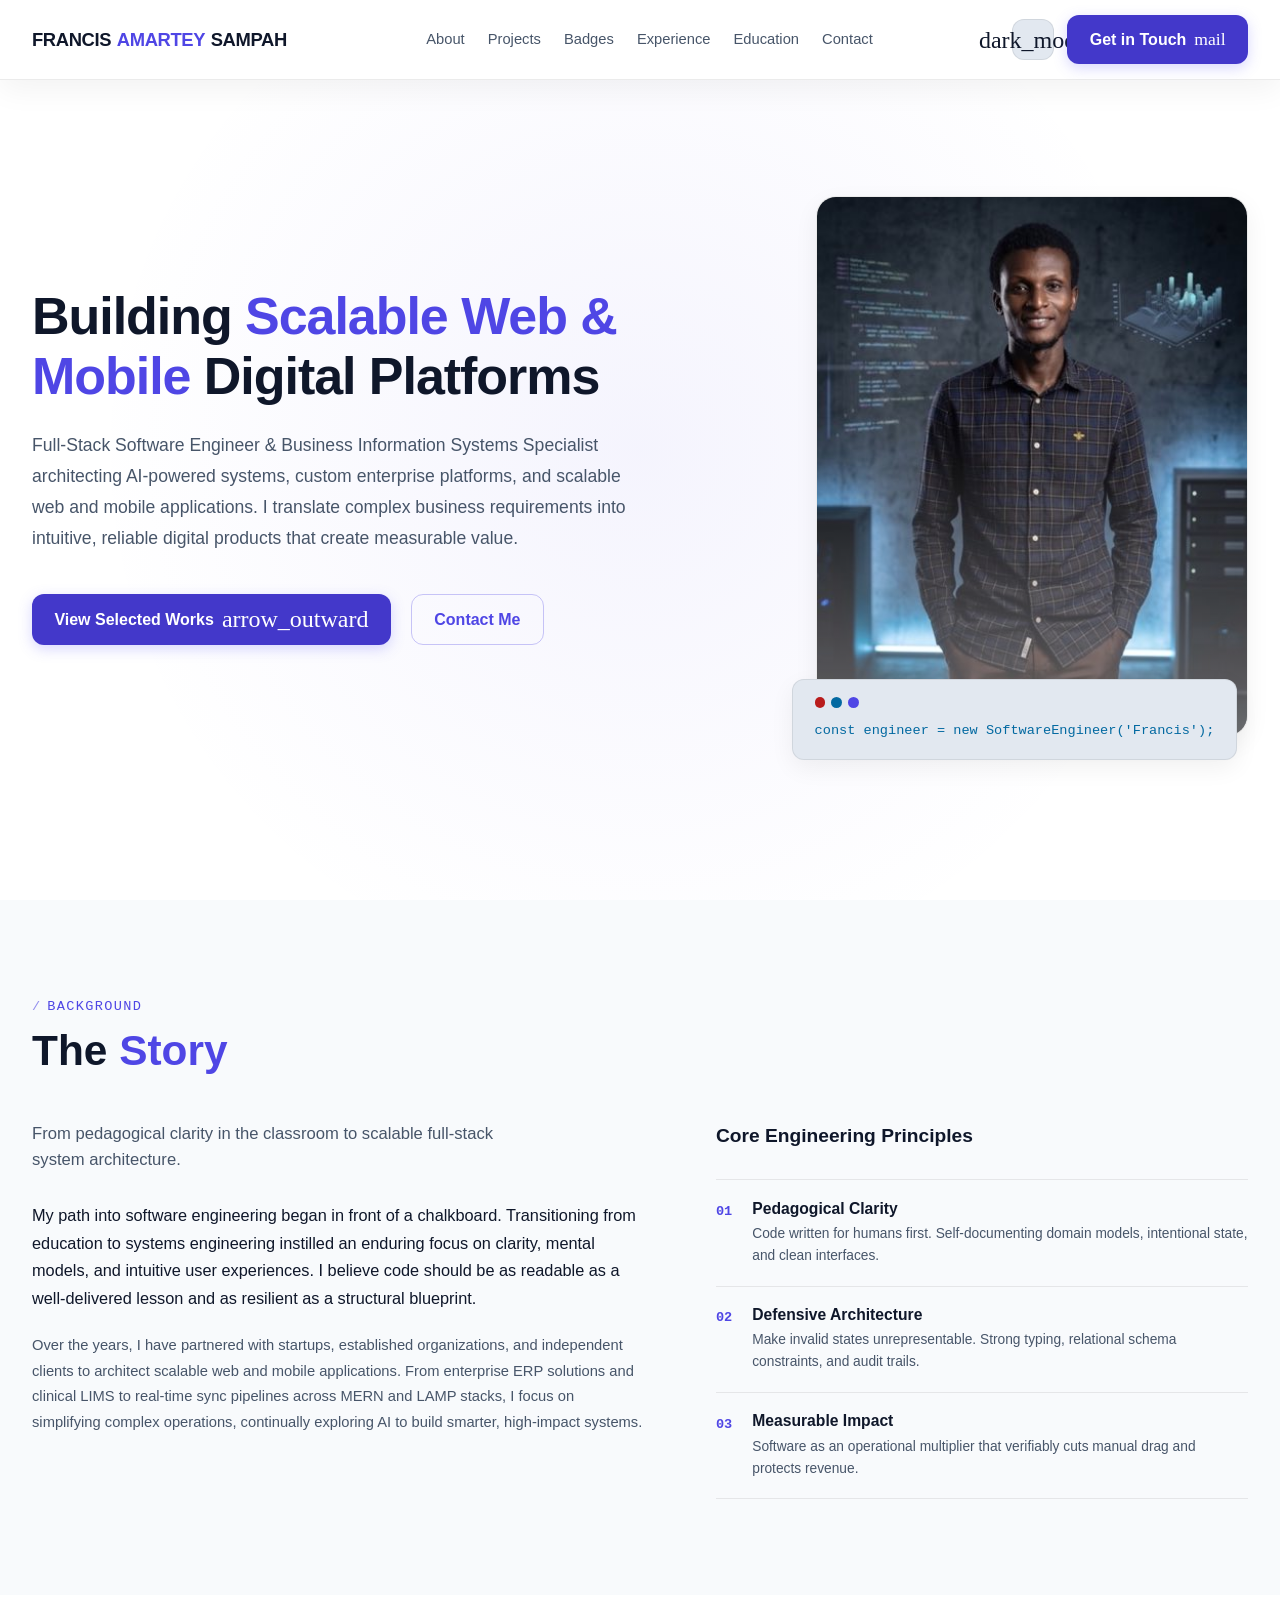
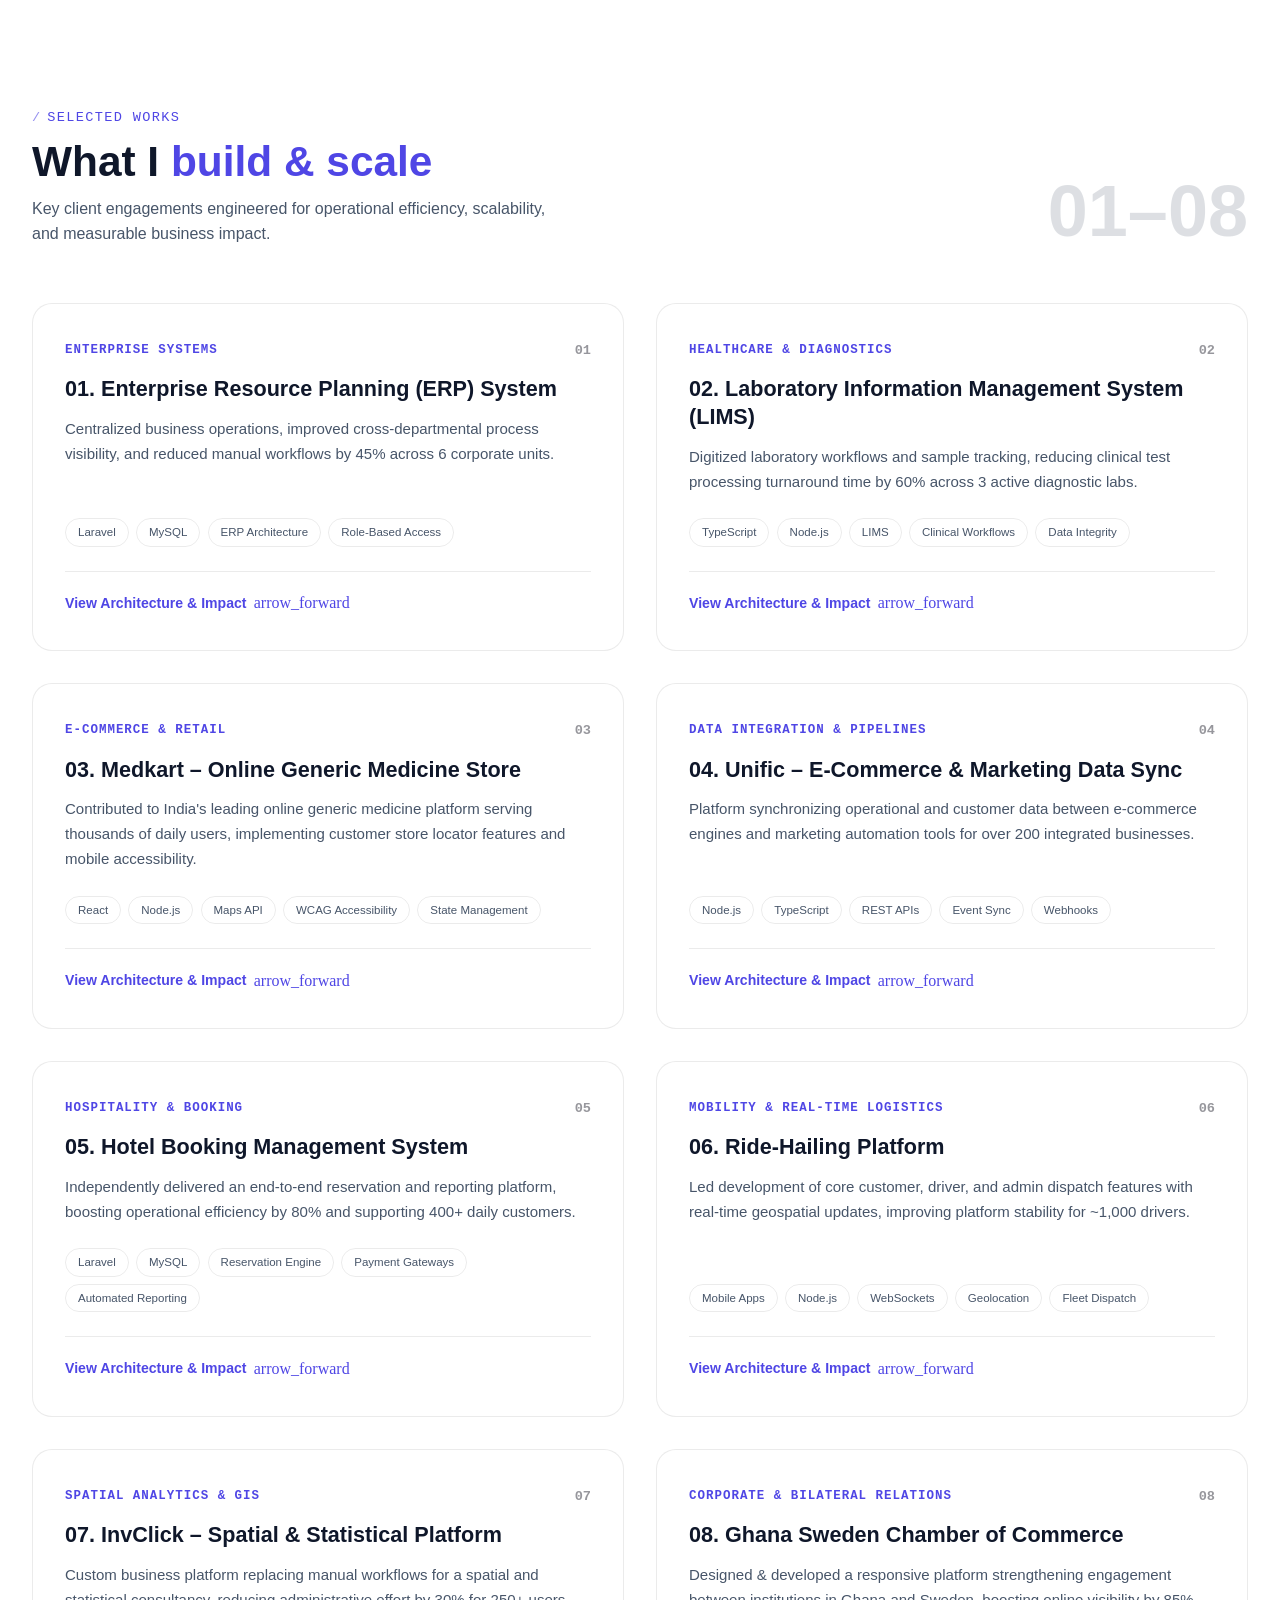
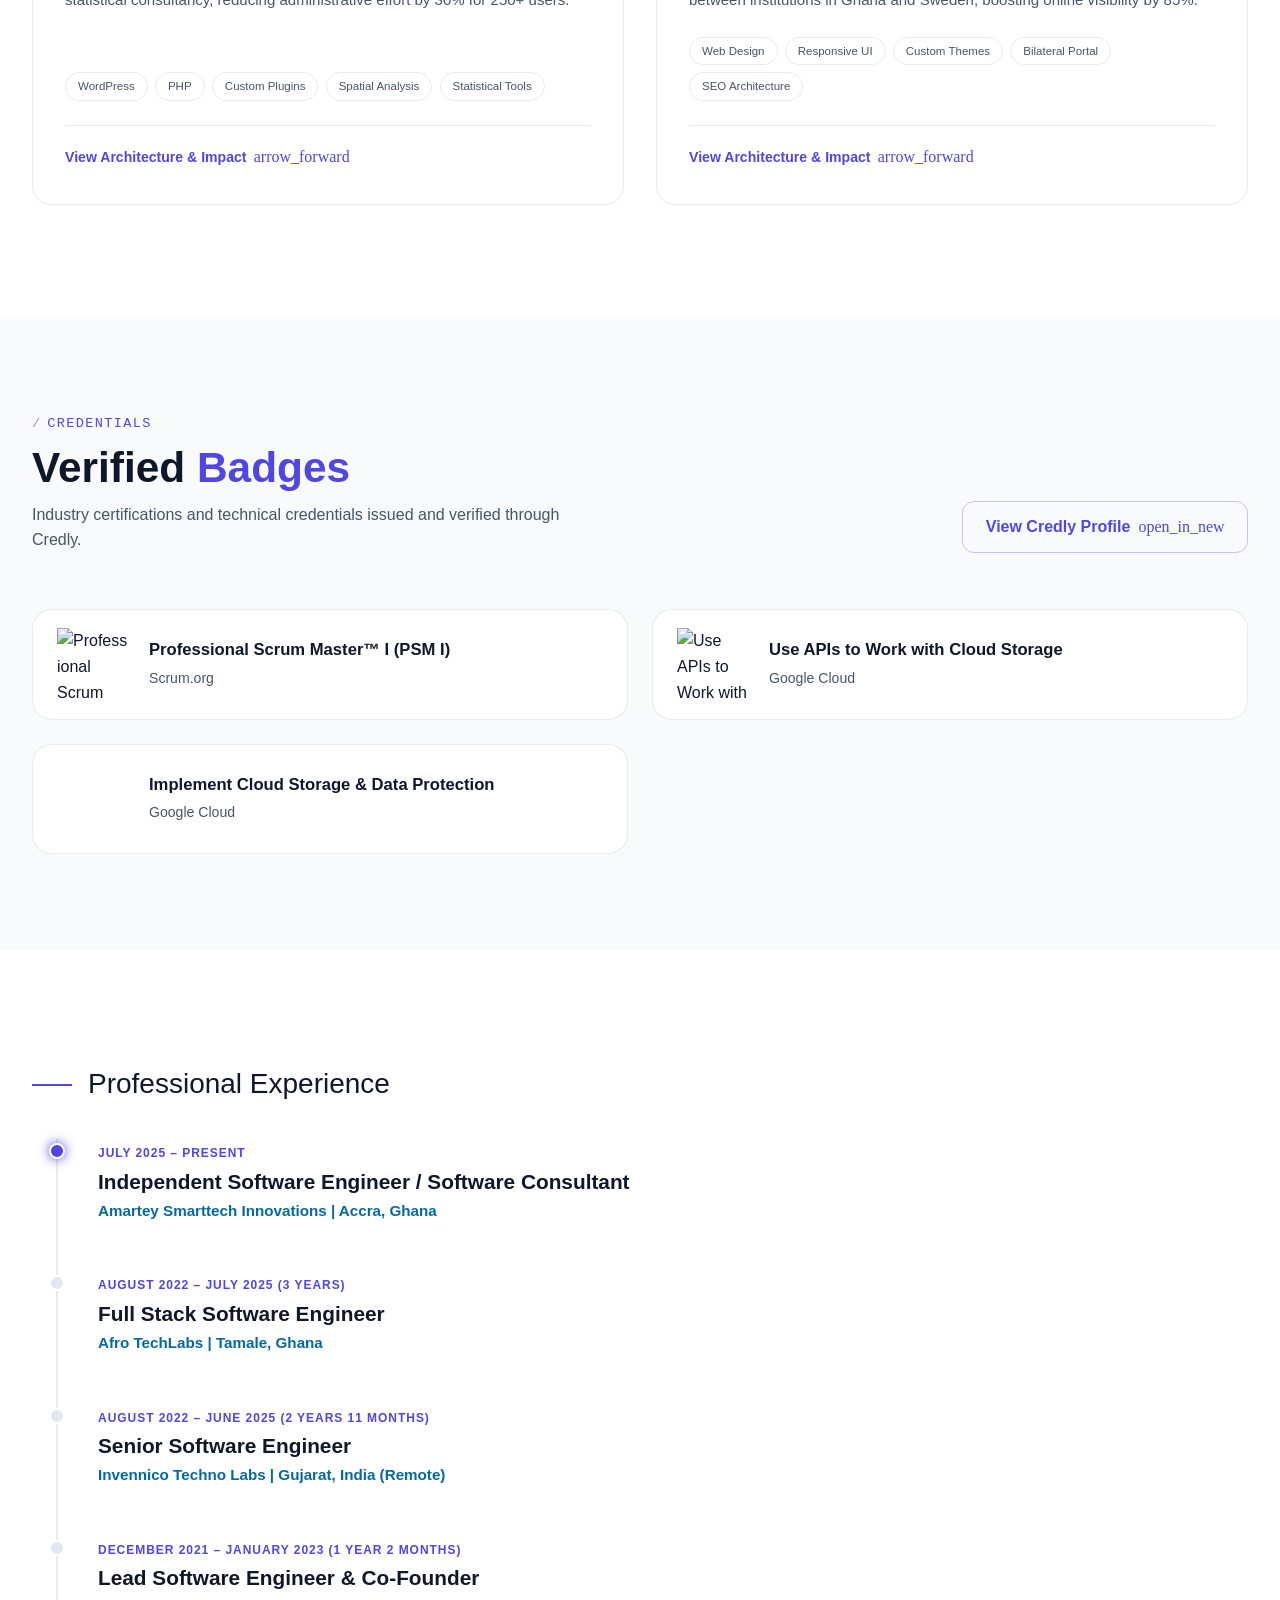
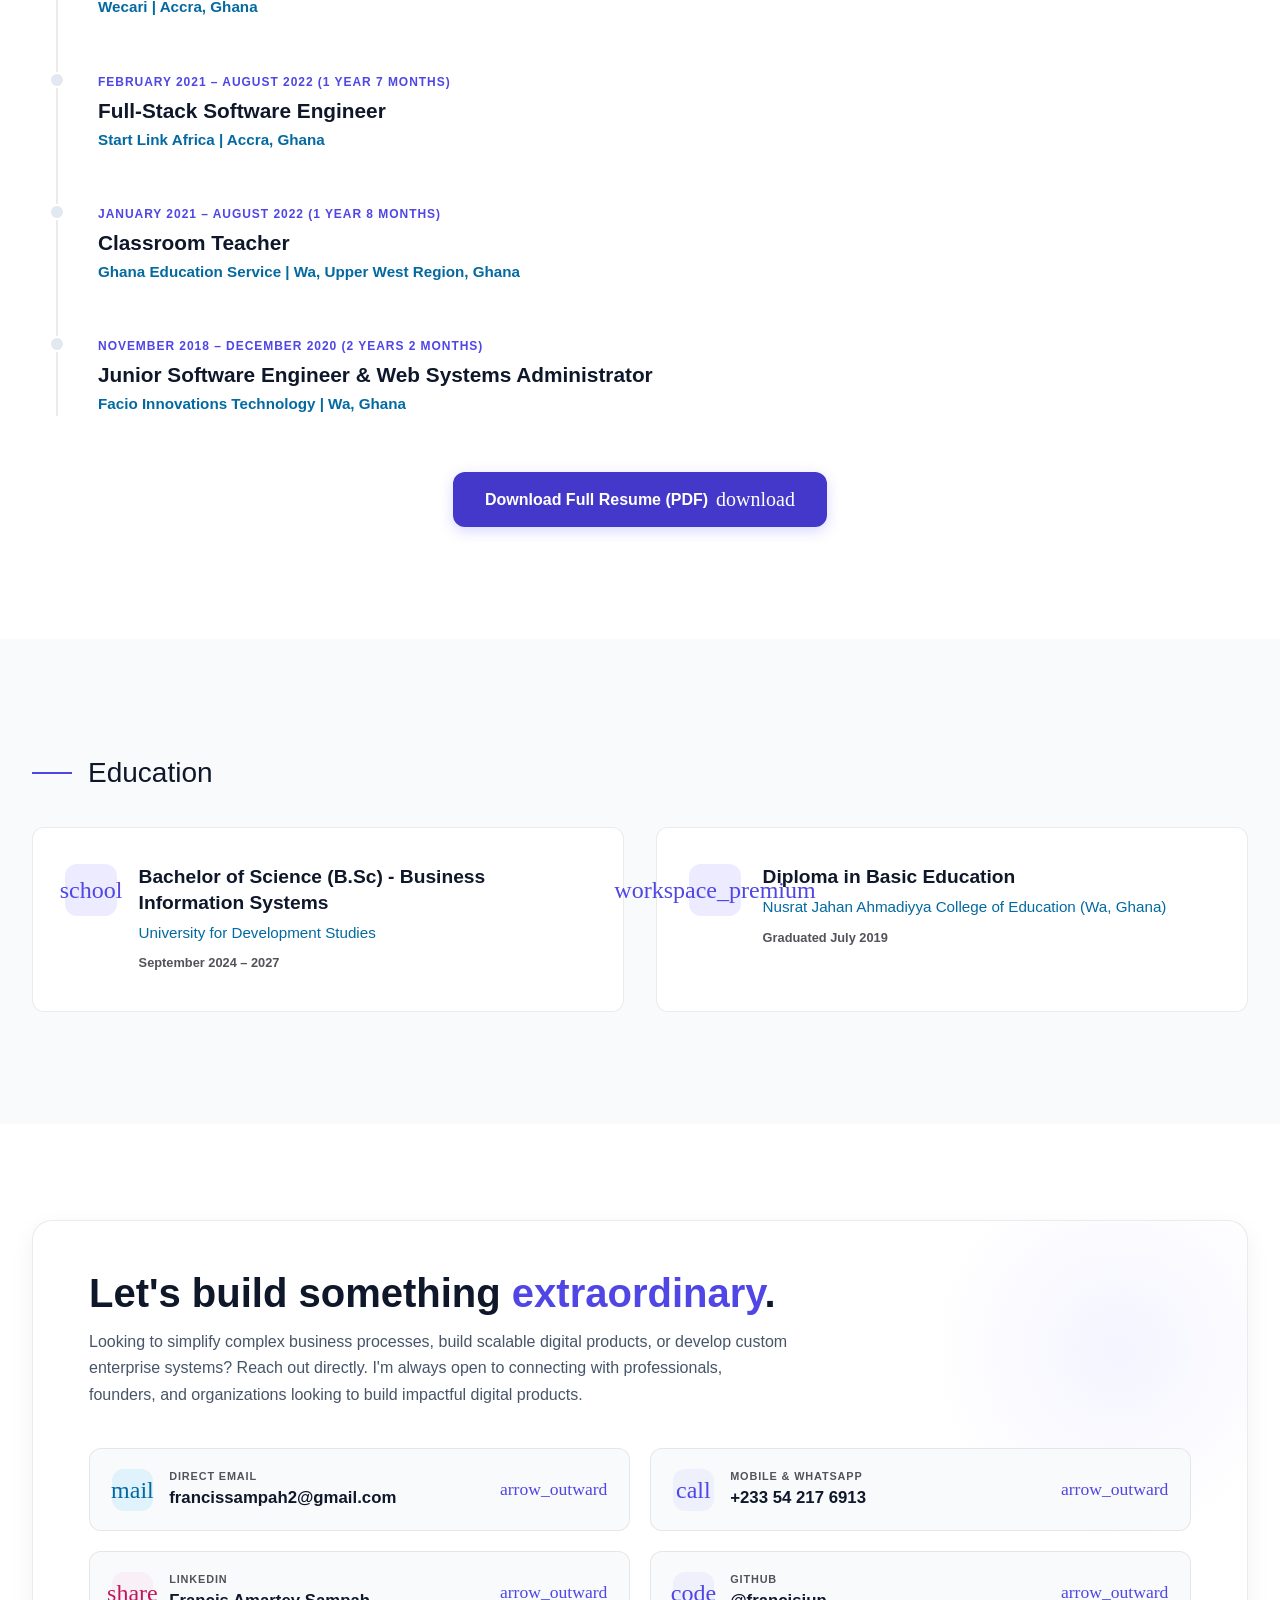
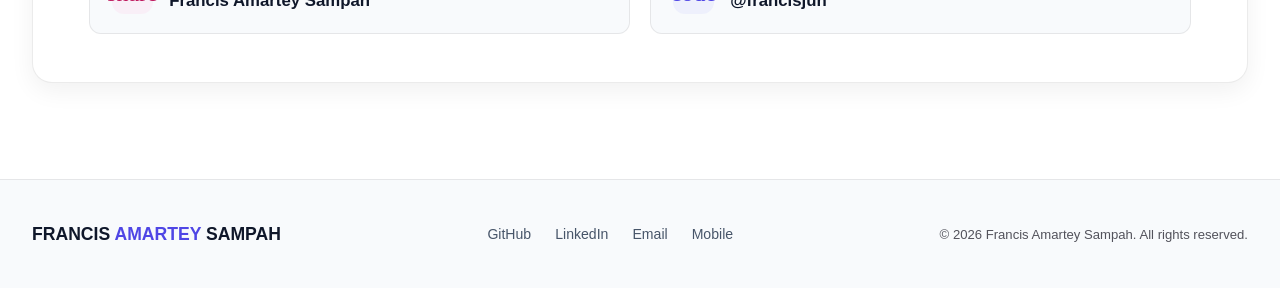
==== commit ef48dbff: "Refactor styles for About and Certifications sections; update grid layouts, typography, and spacing " ====
--- a/index.html
+++ b/index.html
@@ -1,1207 +1,1662 @@
-<!DOCTYPE html>
+<!doctype html>
 <html lang="en" data-theme="dark">
-
-<head>
-  <meta charset="utf-8" />
-  <meta name="viewport" content="width=device-width, initial-scale=1.0" />
-  <title>Francis Amartey Sampah | AI-Powered Systems &amp; Full-Stack Software Engineer</title>
-  <meta name="description"
-    content="Portfolio of Francis Amartey Sampah, a Full-Stack Software Engineer specializing in AI-powered systems, MERN Stack, TypeScript, Laravel, ERP platforms, LIMS, and workflow automation." />
-  <link rel="canonical" href="https://francisjun.github.io/portfolio/" />
-
-  <!-- Open Graph / Facebook -->
-  <meta property="og:type" content="website" />
-  <meta property="og:url" content="https://francisjun.github.io/portfolio/" />
-  <meta property="og:title" content="Francis Amartey Sampah | AI-Powered Systems &amp; Full-Stack Software Engineer" />
-  <meta property="og:description"
-    content="Transforming complex business requirements into scalable, reliable digital platforms. Specializing in AI-powered systems, MERN, TypeScript, Laravel, ERP, and LIMS." />
-  <meta property="og:image" content="https://francisjun.github.io/portfolio/assets/hero_portrait_1.jpeg" />
-
-  <!-- Twitter -->
-  <meta name="twitter:card" content="summary_large_image" />
-  <meta name="twitter:url" content="https://francisjun.github.io/portfolio/" />
-  <meta name="twitter:title" content="Francis Amartey Sampah | AI-Powered Systems &amp; Full-Stack Software Engineer" />
-  <meta name="twitter:description"
-    content="Transforming complex business requirements into scalable, reliable digital platforms. Specializing in AI-powered systems, MERN, TypeScript, Laravel, ERP, and LIMS." />
-  <meta name="twitter:image" content="https://francisjun.github.io/portfolio/assets/hero_portrait_1.jpeg" />
-
-  <!-- Content Security Policy (Strict: No unsafe-inline) -->
-  <meta http-equiv="Content-Security-Policy" content="
+  <head>
+    <meta charset="utf-8" />
+    <meta name="viewport" content="width=device-width, initial-scale=1.0" />
+    <title>
+      Francis Amartey Sampah | AI-Powered Systems &amp; Full-Stack Software
+      Engineer
+    </title>
+    <meta
+      name="description"
+      content="Portfolio of Francis Amartey Sampah, Full-Stack Software Engineer &amp; Business Information Systems Specialist building AI-powered systems, scalable web &amp; mobile applications, enterprise ERPs, and LIMS."
+    />
+    <link rel="canonical" href="https://francisjun.github.io/portfolio/" />
+
+    <!-- Open Graph / Facebook -->
+    <meta property="og:type" content="website" />
+    <meta property="og:url" content="https://francisjun.github.io/portfolio/" />
+    <meta
+      property="og:title"
+      content="Francis Amartey Sampah | AI-Powered Systems &amp; Full-Stack Software Engineer"
+    />
+    <meta
+      property="og:description"
+      content="Full-Stack Software Engineer &amp; Business Information Systems Specialist building AI-powered systems, scalable web &amp; mobile applications, and enterprise solutions that create measurable value."
+    />
+    <meta
+      property="og:image"
+      content="https://francisjun.github.io/portfolio/assets/hero_portrait_1.jpeg"
+    />
+
+    <!-- Twitter -->
+    <meta name="twitter:card" content="summary_large_image" />
+    <meta
+      name="twitter:url"
+      content="https://francisjun.github.io/portfolio/"
+    />
+    <meta
+      name="twitter:title"
+      content="Francis Amartey Sampah | AI-Powered Systems &amp; Full-Stack Software Engineer"
+    />
+    <meta
+      name="twitter:description"
+      content="Full-Stack Software Engineer &amp; Business Information Systems Specialist building AI-powered systems, scalable web &amp; mobile applications, and enterprise solutions that create measurable value."
+    />
+    <meta
+      name="twitter:image"
+      content="https://francisjun.github.io/portfolio/assets/hero_portrait_1.jpeg"
+    />
+
+    <!-- Content Security Policy (Strict: No unsafe-inline) -->
+    <meta
+      http-equiv="Content-Security-Policy"
+      content="
     default-src 'self';
-    script-src 'self';
+    script-src 'self' https://cdn.credly.com;
     style-src 'self' https://fonts.googleapis.com;
     font-src https://fonts.gstatic.com;
-    img-src 'self' data: https://francisjun.github.io;
+    img-src 'self' data: https://images.credly.com https://francisjun.github.io;
+    frame-src 'self' https://www.credly.com;
     connect-src 'self';
     object-src 'none';
     base-uri 'self';
     form-action 'self';
-  " />
-
-  <!-- Fonts & Material Symbols (Preloaded, Non-Render-Blocking with Zero-JS Fallback) -->
-  <link rel="preconnect" href="https://fonts.googleapis.com" />
-  <link rel="preconnect" href="https://fonts.gstatic.com" crossorigin />
-  <link rel="preload" as="style"
-    href="https://fonts.googleapis.com/css2?family=Fira+Code:wght@400;500&family=Inter:wght@400;500;600;700&family=Space+Grotesk:wght@500;700&family=Material+Symbols+Outlined:opsz,wght,FILL,GRAD@24,400,0,0&display=swap" />
-  <link rel="stylesheet" id="asyncGoogleFonts"
-    href="https://fonts.googleapis.com/css2?family=Fira+Code:wght@400;500&family=Inter:wght@400;500;600;700&family=Space+Grotesk:wght@500;700&family=Material+Symbols+Outlined:opsz,wght,FILL,GRAD@24,400,0,0&display=swap"
-    media="print" />
-  <noscript>
-    <link rel="stylesheet"
-      href="https://fonts.googleapis.com/css2?family=Fira+Code:wght@400;500&family=Inter:wght@400;500;600;700&family=Space+Grotesk:wght@500;700&family=Material+Symbols+Outlined:opsz,wght,FILL,GRAD@24,400,0,0&display=swap" />
-  </noscript>
-
-  <!-- Custom Stylesheet (Preloaded for Instant FCP) -->
-  <link rel="preload" as="style" href="./styles.css" />
-  <link rel="stylesheet" href="./styles.css" />
-
-  <!-- External Zero-FOUC Theme Handler (Strict CSP Compliant) -->
-  <script src="./theme-init.js" defer></script>
-
-  <!-- Google AI Overview & Rich Search Structured Data (Schema.org JSON-LD) -->
-  <script type="application/ld+json">
-  {
-    "@context": "https://schema.org",
-    "@graph": [
+  "
+    />
+
+    <!-- Fonts & Material Symbols (Preloaded, Non-Render-Blocking with Zero-JS Fallback) -->
+    <link rel="preconnect" href="https://fonts.googleapis.com" />
+    <link rel="preconnect" href="https://fonts.gstatic.com" crossorigin />
+    <link
+      rel="preload"
+      as="style"
+      href="https://fonts.googleapis.com/css2?family=Fira+Code:wght@400;500&family=Inter:wght@400;500;600;700&family=Space+Grotesk:wght@500;700&family=Material+Symbols+Outlined:opsz,wght,FILL,GRAD@24,400,0,0&display=swap"
+    />
+    <link
+      rel="stylesheet"
+      id="asyncGoogleFonts"
+      href="https://fonts.googleapis.com/css2?family=Fira+Code:wght@400;500&family=Inter:wght@400;500;600;700&family=Space+Grotesk:wght@500;700&family=Material+Symbols+Outlined:opsz,wght,FILL,GRAD@24,400,0,0&display=swap"
+      media="print"
+    />
+    <noscript>
+      <link
+        rel="stylesheet"
+        href="https://fonts.googleapis.com/css2?family=Fira+Code:wght@400;500&family=Inter:wght@400;500;600;700&family=Space+Grotesk:wght@500;700&family=Material+Symbols+Outlined:opsz,wght,FILL,GRAD@24,400,0,0&display=swap"
+      />
+    </noscript>
+
+    <!-- Custom Stylesheet (Preloaded for Instant FCP) -->
+    <link rel="preload" as="style" href="./styles.css" />
+    <link rel="stylesheet" href="./styles.css" />
+
+    <!-- External Zero-FOUC Theme Handler (Strict CSP Compliant) -->
+    <script src="./theme-init.js" defer></script>
+
+    <!-- Google AI Overview & Rich Search Structured Data (Schema.org JSON-LD) -->
+    <script type="application/ld+json">
       {
-        "@type": "Person",
-        "@id": "https://francisjun.github.io/portfolio/#person",
-        "name": "Francis Amartey Sampah",
-        "alternateName": "Sampah Francis",
-        "jobTitle": "Full-Stack Software Engineer & AI Systems Specialist",
-        "description": "Full-Stack Software Engineer specializing in AI-powered systems, Business Information Systems, MERN Stack, TypeScript, Laravel, ERP platforms, LIMS, and workflow automation.",
-        "url": "https://francisjun.github.io/portfolio/",
-        "image": "https://francisjun.github.io/portfolio/assets/hero_portrait_1.jpeg",
-        "email": "mailto:francissampah2@gmail.com",
-        "telephone": "+233542176913",
-        "sameAs": [
-          "https://github.com/francisjun",
-          "https://www.linkedin.com/in/sampah-francis/"
-        ],
-        "alumniOf": [
+        "@context": "https://schema.org",
+        "@graph": [
           {
-            "@type": "CollegeOrUniversity",
-            "name": "University for Development Studies"
+            "@type": "Person",
+            "@id": "https://francisjun.github.io/portfolio/#person",
+            "name": "Francis Amartey Sampah",
+            "alternateName": "Sampah Francis",
+            "jobTitle": "Full-Stack Software Engineer & AI Systems Specialist",
+            "description": "Full-Stack Software Engineer & Business Information Systems Specialist building AI-powered systems, scalable web and mobile applications, enterprise ERPs, and LIMS that simplify complex business processes.",
+            "url": "https://francisjun.github.io/portfolio/",
+            "image": "https://francisjun.github.io/portfolio/assets/hero_portrait_1.jpeg",
+            "email": "mailto:francissampah2@gmail.com",
+            "telephone": "+233542176913",
+            "sameAs": [
+              "https://github.com/francisjun",
+              "https://www.linkedin.com/in/sampah-francis/"
+            ],
+            "alumniOf": [
+              {
+                "@type": "CollegeOrUniversity",
+                "name": "University for Development Studies"
+              },
+              {
+                "@type": "CollegeOrUniversity",
+                "name": "Nusrat Jahan Ahmadiyya College of Education"
+              }
+            ],
+            "knowsAbout": [
+              "Artificial Intelligence Systems",
+              "Enterprise Resource Planning (ERP)",
+              "Laboratory Information Management Systems (LIMS)",
+              "MERN Stack (MongoDB, Express, React, Node.js)",
+              "TypeScript",
+              "Laravel & PHP",
+              "PostgreSQL & MySQL",
+              "RESTful APIs & Webhooks",
+              "Workflow Automation"
+            ]
           },
           {
-            "@type": "CollegeOrUniversity",
-            "name": "Nusrat Jahan Ahmadiyya College of Education"
-          }
-        ],
-        "knowsAbout": [
-          "Artificial Intelligence Systems",
-          "Enterprise Resource Planning (ERP)",
-          "Laboratory Information Management Systems (LIMS)",
-          "MERN Stack (MongoDB, Express, React, Node.js)",
-          "TypeScript",
-          "Laravel & PHP",
-          "PostgreSQL & MySQL",
-          "RESTful APIs & Webhooks",
-          "Workflow Automation"
-        ]
-      },
-      {
-        "@type": "ProfilePage",
-        "@id": "https://francisjun.github.io/portfolio/#webpage",
-        "url": "https://francisjun.github.io/portfolio/",
-        "name": "Francis Amartey Sampah | AI-Powered Systems & Full-Stack Software Engineer",
-        "mainEntity": {
-          "@id": "https://francisjun.github.io/portfolio/#person"
-        }
-      },
-      {
-        "@type": "ItemList",
-        "name": "Featured Software Engineering Projects",
-        "description": "Enterprise platforms, healthcare software, e-commerce, and workflow automation delivered by Francis Amartey Sampah.",
-        "itemListElement": [
-          {
-            "@type": "ListItem",
-            "position": 1,
-            "item": {
-              "@type": "SoftwareApplication",
-              "name": "Enterprise Resource Planning (ERP) System",
-              "applicationCategory": "BusinessApplication",
-              "operatingSystem": "Web",
-              "description": "Designed and delivered an ERP platform that centralized business operations, improved visibility, and reduced manual workflows by 45% across 6 corporate departments.",
-              "creator": { "@id": "https://francisjun.github.io/portfolio/#person" },
-              "url": "https://github.com/francisjun"
+            "@type": "ProfilePage",
+            "@id": "https://francisjun.github.io/portfolio/#webpage",
+            "url": "https://francisjun.github.io/portfolio/",
+            "name": "Francis Amartey Sampah | AI-Powered Systems & Full-Stack Software Engineer",
+            "mainEntity": {
+              "@id": "https://francisjun.github.io/portfolio/#person"
             }
           },
           {
-            "@type": "ListItem",
-            "position": 2,
-            "item": {
-              "@type": "SoftwareApplication",
-              "name": "Laboratory Information Management System (LIMS)",
-              "applicationCategory": "HealthApplication",
-              "operatingSystem": "Web",
-              "description": "Digitized laboratory tracking workflows, improved data integrity, and reduced sample processing time by 60% across 3 active laboratories.",
-              "creator": { "@id": "https://francisjun.github.io/portfolio/#person" },
-              "url": "https://github.com/francisjun"
-            }
-          },
-          {
-            "@type": "ListItem",
-            "position": 3,
-            "item": {
-              "@type": "SoftwareApplication",
-              "name": "Medkart – Online Generic Medicine Store",
-              "applicationCategory": "ShoppingApplication",
-              "operatingSystem": "Web",
-              "description": "E-commerce platform serving thousands of daily customers with interactive pharmacy store locators and high-scale product search.",
-              "url": "https://www.medkart.in/"
-            }
-          },
-          {
-            "@type": "ListItem",
-            "position": 4,
-            "item": {
-              "@type": "SoftwareApplication",
-              "name": "Unific – E-Commerce & Marketing Data Sync",
-              "applicationCategory": "BusinessApplication",
-              "operatingSystem": "Cloud",
-              "description": "Bi-directional data synchronization pipeline integrating major e-commerce and marketing APIs for over 200 businesses.",
-              "url": "https://www.unific.com/"
-            }
-          },
-          {
-            "@type": "ListItem",
-            "position": 5,
-            "item": {
-              "@type": "SoftwareApplication",
-              "name": "Hotel Booking Management System",
-              "applicationCategory": "HospitalityApplication",
-              "operatingSystem": "Web",
-              "description": "Complete reservation and reporting platform boosting operational efficiency by 80% and supporting 400+ daily customers.",
-              "creator": { "@id": "https://francisjun.github.io/portfolio/#person" }
-            }
-          },
-          {
-            "@type": "ListItem",
-            "position": 6,
-            "item": {
-              "@type": "SoftwareApplication",
-              "name": "Ride-Hailing Platform",
-              "applicationCategory": "TravelApplication",
-              "operatingSystem": "Mobile / Web",
-              "description": "Real-time dispatch, location tracking, and administrative modules supporting approximately 1,000 drivers.",
-              "creator": { "@id": "https://francisjun.github.io/portfolio/#person" }
-            }
-          },
-          {
-            "@type": "ListItem",
-            "position": 7,
-            "item": {
-              "@type": "SoftwareApplication",
-              "name": "InvClick – Spatial & Statistical Platform",
-              "applicationCategory": "BusinessApplication",
-              "operatingSystem": "Web",
-              "description": "Custom spatial and statistical consulting platform reducing administrative workflow effort by 30% for 250+ users.",
-              "creator": { "@id": "https://francisjun.github.io/portfolio/#person" }
-            }
-          },
-          {
-            "@type": "ListItem",
-            "position": 8,
-            "item": {
-              "@type": "SoftwareApplication",
-              "name": "Ghana Sweden Chamber of Commerce",
-              "applicationCategory": "BusinessApplication",
-              "operatingSystem": "Web",
-              "description": "High-performance responsive platform strengthening engagement between institutions in Ghana and Sweden, boosting visibility by 85%.",
-              "url": "https://ghanaswedenchamber.com/"
-            }
+            "@type": "ItemList",
+            "name": "Featured Software Engineering Projects",
+            "description": "Enterprise platforms, healthcare software, e-commerce, and workflow automation delivered by Francis Amartey Sampah.",
+            "itemListElement": [
+              {
+                "@type": "ListItem",
+                "position": 1,
+                "item": {
+                  "@type": "SoftwareApplication",
+                  "name": "Enterprise Resource Planning (ERP) System",
+                  "applicationCategory": "BusinessApplication",
+                  "operatingSystem": "Web",
+                  "description": "Designed and delivered an ERP platform that centralized business operations, improved visibility, and reduced manual workflows by 45% across 6 corporate departments.",
+                  "creator": {
+                    "@id": "https://francisjun.github.io/portfolio/#person"
+                  },
+                  "url": "https://github.com/francisjun"
+                }
+              },
+              {
+                "@type": "ListItem",
+                "position": 2,
+                "item": {
+                  "@type": "SoftwareApplication",
+                  "name": "Laboratory Information Management System (LIMS)",
+                  "applicationCategory": "HealthApplication",
+                  "operatingSystem": "Web",
+                  "description": "Digitized laboratory tracking workflows, improved data integrity, and reduced sample processing time by 60% across 3 active laboratories.",
+                  "creator": {
+                    "@id": "https://francisjun.github.io/portfolio/#person"
+                  },
+                  "url": "https://github.com/francisjun"
+                }
+              },
+              {
+                "@type": "ListItem",
+                "position": 3,
+                "item": {
+                  "@type": "SoftwareApplication",
+                  "name": "Medkart – Online Generic Medicine Store",
+                  "applicationCategory": "ShoppingApplication",
+                  "operatingSystem": "Web",
+                  "description": "E-commerce platform serving thousands of daily customers with interactive pharmacy store locators and high-scale product search.",
+                  "url": "https://www.medkart.in/"
+                }
+              },
+              {
+                "@type": "ListItem",
+                "position": 4,
+                "item": {
+                  "@type": "SoftwareApplication",
+                  "name": "Unific – E-Commerce & Marketing Data Sync",
+                  "applicationCategory": "BusinessApplication",
+                  "operatingSystem": "Cloud",
+                  "description": "Bi-directional data synchronization pipeline integrating major e-commerce and marketing APIs for over 200 businesses.",
+                  "url": "https://www.unific.com/"
+                }
+              },
+              {
+                "@type": "ListItem",
+                "position": 5,
+                "item": {
+                  "@type": "SoftwareApplication",
+                  "name": "Hotel Booking Management System",
+                  "applicationCategory": "HospitalityApplication",
+                  "operatingSystem": "Web",
+                  "description": "Complete reservation and reporting platform boosting operational efficiency by 80% and supporting 400+ daily customers.",
+                  "creator": {
+                    "@id": "https://francisjun.github.io/portfolio/#person"
+                  }
+                }
+              },
+              {
+                "@type": "ListItem",
+                "position": 6,
+                "item": {
+                  "@type": "SoftwareApplication",
+                  "name": "Ride-Hailing Platform",
+                  "applicationCategory": "TravelApplication",
+                  "operatingSystem": "Mobile / Web",
+                  "description": "Real-time dispatch, location tracking, and administrative modules supporting approximately 1,000 drivers.",
+                  "creator": {
+                    "@id": "https://francisjun.github.io/portfolio/#person"
+                  }
+                }
+              },
+              {
+                "@type": "ListItem",
+                "position": 7,
+                "item": {
+                  "@type": "SoftwareApplication",
+                  "name": "InvClick – Spatial & Statistical Platform",
+                  "applicationCategory": "BusinessApplication",
+                  "operatingSystem": "Web",
+                  "description": "Custom spatial and statistical consulting platform reducing administrative workflow effort by 30% for 250+ users.",
+                  "creator": {
+                    "@id": "https://francisjun.github.io/portfolio/#person"
+                  }
+                }
+              },
+              {
+                "@type": "ListItem",
+                "position": 8,
+                "item": {
+                  "@type": "SoftwareApplication",
+                  "name": "Ghana Sweden Chamber of Commerce",
+                  "applicationCategory": "BusinessApplication",
+                  "operatingSystem": "Web",
+                  "description": "High-performance responsive platform strengthening engagement between institutions in Ghana and Sweden, boosting visibility by 85%.",
+                  "url": "https://ghanaswedenchamber.com/"
+                }
+              }
+            ]
           }
         ]
       }
-    ]
-  }
-  </script>
-</head>
-
-<body>
-  <!-- Skip Navigation Link (WCAG 2.2 AA SC 2.4.1) -->
-  <a href="#main-content" class="skip-link">Skip to main content</a>
-
-  <!-- =========================================================================
+    </script>
+  </head>
+
+  <body>
+    <!-- Skip Navigation Link (WCAG 2.2 AA SC 2.4.1) -->
+    <a href="#main-content" class="skip-link">Skip to main content</a>
+
+    <!-- =========================================================================
        NAVIGATION BAR
        ========================================================================= -->
-  <header class="navbar">
-    <div class="container">
-      <a href="#" class="brand-logo">
-        FRANCIS <span class="brand-accent">AMARTEY</span> SAMPAH
-      </a>
-
-      <!-- Desktop Navigation Links -->
-      <nav class="nav-links" aria-label="Main Navigation">
-        <a href="#about" class="nav-link">About</a>
-        <a href="#projects" class="nav-link">Projects</a>
-        <a href="#skills" class="nav-link">Skills</a>
-        <a href="#experience" class="nav-link">Experience</a>
-        <a href="#education" class="nav-link">Education</a>
-        <a href="#contact" class="nav-link">Contact</a>
-      </nav>
-
-      <!-- Action Buttons -->
-      <div class="nav-actions">
-        <button id="themeToggleBtn" class="theme-toggle-btn" aria-label="Toggle Light and Dark Mode"
-          title="Toggle Theme">
-          <span class="material-symbols-outlined" id="themeIcon">dark_mode</span>
-        </button>
-
-        <a href="#contact" class="btn-primary desktop-only">
-          <span>Get in Touch</span>
-          <span class="material-symbols-outlined icon-md">mail</span>
+    <header class="navbar">
+      <div class="container">
+        <a href="#" class="brand-logo">
+          FRANCIS <span class="brand-accent">AMARTEY</span> SAMPAH
         </a>
 
-        <!-- Mobile Menu Trigger Anchor (Zero-JS Target + Progressive Button) -->
-        <a href="#mobileDrawer" id="mobileMenuBtn" class="mobile-menu-btn" aria-label="Open Navigation Menu">
-          <span class="material-symbols-outlined">menu</span>
-        </a>
+        <!-- Desktop Navigation Links -->
+        <nav class="nav-links" aria-label="Main Navigation">
+          <a href="#about" class="nav-link">About</a>
+          <a href="#projects" class="nav-link">Projects</a>
+          <a href="#certifications" class="nav-link">Badges</a>
+          <a href="#experience" class="nav-link">Experience</a>
+          <a href="#education" class="nav-link">Education</a>
+          <a href="#contact" class="nav-link">Contact</a>
+        </nav>
+
+        <!-- Action Buttons -->
+        <div class="nav-actions">
+          <button
+            id="themeToggleBtn"
+            class="theme-toggle-btn"
+            aria-label="Toggle Light and Dark Mode"
+            title="Toggle Theme"
+          >
+            <span class="material-symbols-outlined" id="themeIcon"
+              >dark_mode</span
+            >
+          </button>
+
+          <a href="#contact" class="btn-primary desktop-only">
+            <span>Get in Touch</span>
+            <span class="material-symbols-outlined icon-md">mail</span>
+          </a>
+
+          <!-- Mobile Menu Trigger Anchor (Zero-JS Target + Progressive Button) -->
+          <a
+            href="#mobileDrawer"
+            id="mobileMenuBtn"
+            class="mobile-menu-btn"
+            aria-label="Open Navigation Menu"
+          >
+            <span class="material-symbols-outlined">menu</span>
+          </a>
+        </div>
       </div>
+    </header>
+
+    <!-- Mobile Drawer Navigation (Zero-JS CSS :target + Progressive Enhancement) -->
+    <div
+      id="mobileDrawer"
+      class="mobile-drawer"
+      role="dialog"
+      aria-label="Mobile Navigation Menu"
+    >
+      <div class="mobile-drawer-header">
+        <span class="brand-accent">NAVIGATION</span>
+        <a
+          href="#"
+          class="mobile-drawer-close"
+          aria-label="Close Navigation Menu"
+          >&times;</a
+        >
+      </div>
+      <a href="#about" class="mobile-nav-link">About</a>
+      <a href="#projects" class="mobile-nav-link">Projects</a>
+      <a href="#certifications" class="mobile-nav-link">Badges</a>
+      <a href="#experience" class="mobile-nav-link">Experience</a>
+      <a href="#education" class="mobile-nav-link">Education</a>
+      <a href="#contact" class="mobile-nav-link">Contact</a>
     </div>
-  </header>
-
-  <!-- Mobile Drawer Navigation (Zero-JS CSS :target + Progressive Enhancement) -->
-  <div id="mobileDrawer" class="mobile-drawer" role="dialog" aria-label="Mobile Navigation Menu">
-    <div class="mobile-drawer-header">
-      <span class="brand-accent">NAVIGATION</span>
-      <a href="#" class="mobile-drawer-close" aria-label="Close Navigation Menu">&times;</a>
-    </div>
-    <a href="#about" class="mobile-nav-link">About</a>
-    <a href="#projects" class="mobile-nav-link">Projects</a>
-    <a href="#skills" class="mobile-nav-link">Skills</a>
-    <a href="#experience" class="mobile-nav-link">Experience</a>
-    <a href="#education" class="mobile-nav-link">Education</a>
-    <a href="#contact" class="mobile-nav-link">Contact</a>
-  </div>
-
-  <!-- =========================================================================
+
+    <!-- =========================================================================
        MAIN CONTENT CONTAINER
        ========================================================================= -->
-  <main id="main-content">
-
-    <!-- =========================================================================
+    <main id="main-content">
+      <!-- =========================================================================
          HERO SECTION
          ========================================================================= -->
-    <section class="hero-section" id="hero">
-      <div class="hero-glow-bg"></div>
-      <div class="container">
-        <div class="hero-grid">
-          <!-- Hero Text Content -->
-          <div class="hero-content">
-            <h1 class="hero-title">
-              Building <span class="text-primary">Scalable Web &amp; Mobile</span> Digital Platforms
-            </h1>
-
-            <p class="hero-subtitle">
-              As a Full-Stack Software Engineer specializing in AI-powered systems, Business Information Systems, MERN
-              Stack, TypeScript, Laravel, ERP solutions, LIMS, and workflow automation, I transform complex business
-              requirements into intuitive, reliable digital products.
+      <section class="hero-section" id="hero">
+        <div class="hero-glow-bg"></div>
+        <div class="container">
+          <div class="hero-grid">
+            <!-- Hero Text Content -->
+            <div class="hero-content">
+              <h1 class="hero-title">
+                Building
+                <span class="text-primary">Scalable Web &amp; Mobile</span>
+                Digital Platforms
+              </h1>
+
+              <p class="hero-subtitle">
+                Full-Stack Software Engineer &amp; Business Information Systems
+                Specialist architecting AI-powered systems, custom enterprise
+                platforms, and scalable web and mobile applications. I translate
+                complex business requirements into intuitive, reliable digital
+                products that create measurable value.
+              </p>
+
+              <div class="hero-cta-group">
+                <a href="#projects" class="btn-primary">
+                  View Selected Works
+                  <span class="material-symbols-outlined">arrow_outward</span>
+                </a>
+                <a href="#contact" class="btn-outline"> Contact Me </a>
+              </div>
+            </div>
+
+            <!-- Hero Portrait Visual (CLS = 0 with Reserved Dimensions & High Priority) -->
+            <div class="hero-portrait-card">
+              <div class="portrait-frame">
+                <img
+                  src="./assets/hero_portrait_1.jpeg"
+                  alt="Francis Amartey Sampah Portrait"
+                  class="portrait-img"
+                  width="420"
+                  height="560"
+                  fetchpriority="high"
+                  decoding="async"
+                />
+                <div class="portrait-overlay"></div>
+              </div>
+              <div class="code-badge">
+                <div class="code-badge-dots">
+                  <span class="dot dot-red"></span>
+                  <span class="dot dot-yellow"></span>
+                  <span class="dot dot-green"></span>
+                </div>
+                <code class="code-badge-text"
+                  >const engineer = new SoftwareEngineer('Francis');</code
+                >
+              </div>
+            </div>
+          </div>
+        </div>
+      </section>
+
+      <!-- =========================================================================
+         ABOUT SECTION
+         ========================================================================= -->
+      <section class="about-section" id="about" aria-labelledby="about-title">
+        <div class="container">
+          <div class="about-top-header">
+            <p class="section-eyebrow">
+              <span class="eyebrow-slash" aria-hidden="true">/ </span>Background
             </p>
-
-            <div class="hero-cta-group">
-              <a href="#projects" class="btn-primary">
-                View Selected Works
-                <span class="material-symbols-outlined">arrow_outward</span>
+            <h2 class="section-header-title" id="about-title">
+              The <span class="brand-accent">Story</span>
+            </h2>
+          </div>
+
+          <div class="about-grid">
+            <div class="story-content-col">
+              <p class="story-desc">
+                From pedagogical clarity in the classroom to scalable full-stack
+                system architecture.
+              </p>
+
+              <div class="story-content">
+                <p class="story-lead">
+                  My path into software engineering began in front of a
+                  chalkboard. Transitioning from education to systems
+                  engineering instilled an enduring focus on clarity, mental
+                  models, and intuitive user experiences. I believe code should
+                  be as readable as a well-delivered lesson and as resilient as
+                  a structural blueprint.
+                </p>
+                <p>
+                  Over the years, I have partnered with startups, established
+                  organizations, and independent clients to architect scalable
+                  web and mobile applications. From enterprise ERP solutions and
+                  clinical LIMS to real-time sync pipelines across MERN and LAMP
+                  stacks, I focus on simplifying complex operations, continually
+                  exploring AI to build smarter, high-impact systems.
+                </p>
+              </div>
+            </div>
+
+            <div class="story-sidebar">
+              <h3 class="principles-heading">Core Engineering Principles</h3>
+              <ul
+                class="principles-list"
+                aria-label="Core Engineering Principles"
+              >
+                <li class="principle-item">
+                  <span class="principle-number" aria-hidden="true">01</span>
+                  <div>
+                    <h4 class="principle-title">Pedagogical Clarity</h4>
+                    <p class="principle-desc">
+                      Code written for humans first. Self-documenting domain
+                      models, intentional state, and clean interfaces.
+                    </p>
+                  </div>
+                </li>
+                <li class="principle-item">
+                  <span class="principle-number" aria-hidden="true">02</span>
+                  <div>
+                    <h4 class="principle-title">Defensive Architecture</h4>
+                    <p class="principle-desc">
+                      Make invalid states unrepresentable. Strong typing,
+                      relational schema constraints, and audit trails.
+                    </p>
+                  </div>
+                </li>
+                <li class="principle-item">
+                  <span class="principle-number" aria-hidden="true">03</span>
+                  <div>
+                    <h4 class="principle-title">Measurable Impact</h4>
+                    <p class="principle-desc">
+                      Software as an operational multiplier that verifiably cuts
+                      manual drag and protects revenue.
+                    </p>
+                  </div>
+                </li>
+              </ul>
+            </div>
+          </div>
+        </div>
+      </section>
+
+      <!-- =========================================================================
+         SELECTED WORKS SECTION (STATIC HTML IN DOM FOR AI SEARCH & ZERO-JS)
+         ========================================================================= -->
+      <section
+        class="projects-section"
+        id="projects"
+        aria-labelledby="projects-title"
+      >
+        <div class="container">
+          <div class="section-header">
+            <div class="section-header-content">
+              <p class="section-eyebrow">
+                <span class="eyebrow-slash" aria-hidden="true">/ </span>Selected
+                Works
+              </p>
+              <h2 class="section-header-title" id="projects-title">
+                What I <span class="brand-accent">build &amp; scale</span>
+              </h2>
+              <p class="section-header-desc">
+                Key client engagements engineered for operational efficiency,
+                scalability, and measurable business impact.
+              </p>
+            </div>
+            <div class="section-number" aria-hidden="true">01–08</div>
+          </div>
+
+          <div class="projects-grid">
+            <!-- Project Card 1: ERP System -->
+            <article class="project-card">
+              <div class="project-card-header">
+                <p class="project-eyebrow">Enterprise Systems</p>
+                <span class="project-index" aria-hidden="true">01</span>
+              </div>
+              <h3 class="project-title">
+                01. Enterprise Resource Planning (ERP) System
+              </h3>
+              <p class="project-desc">
+                Centralized business operations, improved cross-departmental
+                process visibility, and reduced manual workflows by 45% across 6
+                corporate units.
+              </p>
+              <ul
+                class="tag-list"
+                aria-label="Technologies used in Enterprise Resource Planning System"
+              >
+                <li class="tag-item">Laravel</li>
+                <li class="tag-item">MySQL</li>
+                <li class="tag-item">ERP Architecture</li>
+                <li class="tag-item">Role-Based Access</li>
+              </ul>
+              <div class="project-card-footer">
+                <a href="#project-modal-0" class="btn-link open-modal-link">
+                  View Architecture &amp; Impact
+                  <span
+                    class="material-symbols-outlined icon-sm"
+                    aria-hidden="true"
+                    >arrow_forward</span
+                  >
+                </a>
+              </div>
+            </article>
+
+            <!-- Project Card 2: LIMS -->
+            <article class="project-card">
+              <div class="project-card-header">
+                <p class="project-eyebrow">Healthcare &amp; Diagnostics</p>
+                <span class="project-index" aria-hidden="true">02</span>
+              </div>
+              <h3 class="project-title">
+                02. Laboratory Information Management System (LIMS)
+              </h3>
+              <p class="project-desc">
+                Digitized laboratory workflows and sample tracking, reducing
+                clinical test processing turnaround time by 60% across 3 active
+                diagnostic labs.
+              </p>
+              <ul
+                class="tag-list"
+                aria-label="Technologies used in Laboratory Information Management System"
+              >
+                <li class="tag-item">TypeScript</li>
+                <li class="tag-item">Node.js</li>
+                <li class="tag-item">LIMS</li>
+                <li class="tag-item">Clinical Workflows</li>
+                <li class="tag-item">Data Integrity</li>
+              </ul>
+              <div class="project-card-footer">
+                <a href="#project-modal-1" class="btn-link open-modal-link">
+                  View Architecture &amp; Impact
+                  <span
+                    class="material-symbols-outlined icon-sm"
+                    aria-hidden="true"
+                    >arrow_forward</span
+                  >
+                </a>
+              </div>
+            </article>
+
+            <!-- Project Card 3: Medkart -->
+            <article class="project-card">
+              <div class="project-card-header">
+                <p class="project-eyebrow">E-Commerce &amp; Retail</p>
+                <span class="project-index" aria-hidden="true">03</span>
+              </div>
+              <h3 class="project-title">
+                03. Medkart – Online Generic Medicine Store
+              </h3>
+              <p class="project-desc">
+                Contributed to India's leading online generic medicine platform
+                serving thousands of daily users, implementing customer store
+                locator features and mobile accessibility.
+              </p>
+              <ul class="tag-list" aria-label="Technologies used in Medkart">
+                <li class="tag-item">React</li>
+                <li class="tag-item">Node.js</li>
+                <li class="tag-item">Maps API</li>
+                <li class="tag-item">WCAG Accessibility</li>
+                <li class="tag-item">State Management</li>
+              </ul>
+              <div class="project-card-footer">
+                <a href="#project-modal-2" class="btn-link open-modal-link">
+                  View Architecture &amp; Impact
+                  <span
+                    class="material-symbols-outlined icon-sm"
+                    aria-hidden="true"
+                    >arrow_forward</span
+                  >
+                </a>
+              </div>
+            </article>
+
+            <!-- Project Card 4: Unific -->
+            <article class="project-card">
+              <div class="project-card-header">
+                <p class="project-eyebrow">Data Integration &amp; Pipelines</p>
+                <span class="project-index" aria-hidden="true">04</span>
+              </div>
+              <h3 class="project-title">
+                04. Unific – E-Commerce &amp; Marketing Data Sync
+              </h3>
+              <p class="project-desc">
+                Platform synchronizing operational and customer data between
+                e-commerce engines and marketing automation tools for over 200
+                integrated businesses.
+              </p>
+              <ul
+                class="tag-list"
+                aria-label="Technologies used in Unific Data Sync"
+              >
+                <li class="tag-item">Node.js</li>
+                <li class="tag-item">TypeScript</li>
+                <li class="tag-item">REST APIs</li>
+                <li class="tag-item">Event Sync</li>
+                <li class="tag-item">Webhooks</li>
+              </ul>
+              <div class="project-card-footer">
+                <a href="#project-modal-3" class="btn-link open-modal-link">
+                  View Architecture &amp; Impact
+                  <span
+                    class="material-symbols-outlined icon-sm"
+                    aria-hidden="true"
+                    >arrow_forward</span
+                  >
+                </a>
+              </div>
+            </article>
+
+            <!-- Project Card 5: Hotel Booking System -->
+            <article class="project-card">
+              <div class="project-card-header">
+                <p class="project-eyebrow">Hospitality &amp; Booking</p>
+                <span class="project-index" aria-hidden="true">05</span>
+              </div>
+              <h3 class="project-title">05. Hotel Booking Management System</h3>
+              <p class="project-desc">
+                Independently delivered an end-to-end reservation and reporting
+                platform, boosting operational efficiency by 80% and supporting
+                400+ daily customers.
+              </p>
+              <ul
+                class="tag-list"
+                aria-label="Technologies used in Hotel Booking Management System"
+              >
+                <li class="tag-item">Laravel</li>
+                <li class="tag-item">MySQL</li>
+                <li class="tag-item">Reservation Engine</li>
+                <li class="tag-item">Payment Gateways</li>
+                <li class="tag-item">Automated Reporting</li>
+              </ul>
+              <div class="project-card-footer">
+                <a href="#project-modal-4" class="btn-link open-modal-link">
+                  View Architecture &amp; Impact
+                  <span
+                    class="material-symbols-outlined icon-sm"
+                    aria-hidden="true"
+                    >arrow_forward</span
+                  >
+                </a>
+              </div>
+            </article>
+
+            <!-- Project Card 6: Ride-Hailing Platform -->
+            <article class="project-card">
+              <div class="project-card-header">
+                <p class="project-eyebrow">
+                  Mobility &amp; Real-Time Logistics
+                </p>
+                <span class="project-index" aria-hidden="true">06</span>
+              </div>
+              <h3 class="project-title">06. Ride-Hailing Platform</h3>
+              <p class="project-desc">
+                Led development of core customer, driver, and admin dispatch
+                features with real-time geospatial updates, improving platform
+                stability for ~1,000 drivers.
+              </p>
+              <ul
+                class="tag-list"
+                aria-label="Technologies used in Ride-Hailing Platform"
+              >
+                <li class="tag-item">Mobile Apps</li>
+                <li class="tag-item">Node.js</li>
+                <li class="tag-item">WebSockets</li>
+                <li class="tag-item">Geolocation</li>
+                <li class="tag-item">Fleet Dispatch</li>
+              </ul>
+              <div class="project-card-footer">
+                <a href="#project-modal-5" class="btn-link open-modal-link">
+                  View Architecture &amp; Impact
+                  <span
+                    class="material-symbols-outlined icon-sm"
+                    aria-hidden="true"
+                    >arrow_forward</span
+                  >
+                </a>
+              </div>
+            </article>
+
+            <!-- Project Card 7: InvClick -->
+            <article class="project-card">
+              <div class="project-card-header">
+                <p class="project-eyebrow">Spatial Analytics &amp; GIS</p>
+                <span class="project-index" aria-hidden="true">07</span>
+              </div>
+              <h3 class="project-title">
+                07. InvClick – Spatial &amp; Statistical Platform
+              </h3>
+              <p class="project-desc">
+                Custom business platform replacing manual workflows for a
+                spatial and statistical consultancy, reducing administrative
+                effort by 30% for 250+ users.
+              </p>
+              <ul class="tag-list" aria-label="Technologies used in InvClick">
+                <li class="tag-item">WordPress</li>
+                <li class="tag-item">PHP</li>
+                <li class="tag-item">Custom Plugins</li>
+                <li class="tag-item">Spatial Analysis</li>
+                <li class="tag-item">Statistical Tools</li>
+              </ul>
+              <div class="project-card-footer">
+                <a href="#project-modal-6" class="btn-link open-modal-link">
+                  View Architecture &amp; Impact
+                  <span
+                    class="material-symbols-outlined icon-sm"
+                    aria-hidden="true"
+                    >arrow_forward</span
+                  >
+                </a>
+              </div>
+            </article>
+
+            <!-- Project Card 8: Ghana Sweden Chamber -->
+            <article class="project-card">
+              <div class="project-card-header">
+                <p class="project-eyebrow">
+                  Corporate &amp; Bilateral Relations
+                </p>
+                <span class="project-index" aria-hidden="true">08</span>
+              </div>
+              <h3 class="project-title">
+                08. Ghana Sweden Chamber of Commerce
+              </h3>
+              <p class="project-desc">
+                Designed &amp; developed a responsive platform strengthening
+                engagement between institutions in Ghana and Sweden, boosting
+                online visibility by 85%.
+              </p>
+              <ul
+                class="tag-list"
+                aria-label="Technologies used in Ghana Sweden Chamber of Commerce"
+              >
+                <li class="tag-item">Web Design</li>
+                <li class="tag-item">Responsive UI</li>
+                <li class="tag-item">Custom Themes</li>
+                <li class="tag-item">Bilateral Portal</li>
+                <li class="tag-item">SEO Architecture</li>
+              </ul>
+              <div class="project-card-footer">
+                <a href="#project-modal-7" class="btn-link open-modal-link">
+                  View Architecture &amp; Impact
+                  <span
+                    class="material-symbols-outlined icon-sm"
+                    aria-hidden="true"
+                    >arrow_forward</span
+                  >
+                </a>
+              </div>
+            </article>
+          </div>
+        </div>
+      </section>
+
+      <!-- =========================================================================
+         SKILLS & TOOLKIT SECTION
+         ========================================================================= -->
+      <!-- =========================================================================
+         LICENSES & CERTIFICATIONS SECTION (CREDLY VERIFIED)
+         ========================================================================= -->
+      <section
+        class="certifications-section"
+        id="certifications"
+        aria-labelledby="certifications-title"
+      >
+        <div class="container">
+          <div class="section-header">
+            <div class="section-header-content">
+              <p class="section-eyebrow">
+                <span class="eyebrow-slash" aria-hidden="true">/ </span
+                >Credentials
+              </p>
+              <h2 class="section-header-title" id="certifications-title">
+                Verified <span class="brand-accent">Badges</span>
+              </h2>
+              <p class="section-header-desc">
+                Industry certifications and technical credentials issued and
+                verified through Credly.
+              </p>
+            </div>
+            <a
+              href="https://www.credly.com/users/francis-sampah-junior"
+              target="_blank"
+              rel="noopener noreferrer"
+              class="btn-outline desktop-only"
+            >
+              <span>View Credly Profile</span>
+              <span class="material-symbols-outlined icon-sm" aria-hidden="true"
+                >open_in_new</span
+              >
+            </a>
+          </div>
+
+          <div class="badges-grid">
+            <!-- Badge 1: PSM I -->
+            <a
+              href="https://www.credly.com/badges/ee84f449-2d8b-484a-8c44-e564aa307888/public_url"
+              target="_blank"
+              rel="noopener noreferrer"
+              class="badge-card"
+              aria-label="Professional Scrum Master I (PSM I) issued by Scrum.org"
+            >
+              <div class="badge-img-wrapper">
+                <img
+                  src="https://images.credly.com/images/a2790314-008a-4c3d-9553-f5e84eb359ba/image.png"
+                  alt="Professional Scrum Master I (PSM I) Badge"
+                  class="badge-img"
+                  width="88"
+                  height="88"
+                  loading="lazy"
+                />
+              </div>
+              <div class="badge-content">
+                <h3 class="badge-title">
+                  Professional Scrum Master™ I (PSM I)
+                </h3>
+                <p class="badge-issuer">Scrum.org</p>
+              </div>
+            </a>
+
+            <!-- Badge 2: IBM Web Dev -->
+            <!-- <a
+              href="https://www.credly.com/badges/b46435a4-1490-43e7-b9d7-38a9bb98b650/public_url"
+              target="_blank"
+              rel="noopener noreferrer"
+              class="badge-card"
+              aria-label="Web Development Fundamentals issued by IBM SkillsBuild"
+            >
+              <div class="badge-img-wrapper">
+                <img
+                  src="https://images.credly.com/images/0c1c6eed-818c-4f78-bfaa-7ea8704c863a/image.png"
+                  alt="Web Development Fundamentals Badge"
+                  class="badge-img"
+                  width="88"
+                  height="88"
+                  loading="lazy"
+                />
+              </div>
+              <div class="badge-content">
+                <h3 class="badge-title">Web Development Fundamentals</h3>
+                <p class="badge-issuer">IBM SkillsBuild</p>
+              </div>
+            </a> -->
+
+            <!-- Badge 3: Google Cloud APIs -->
+            <a
+              href="https://www.credly.com/badges/4d1344c3-b423-4a4b-8f69-2a00e28ab217/public_url"
+              target="_blank"
+              rel="noopener noreferrer"
+              class="badge-card"
+              aria-label="Use APIs to Work with Cloud Storage issued by Google Cloud"
+            >
+              <div class="badge-img-wrapper">
+                <img
+                  src="https://images.credly.com/images/0c6a247d-8bbd-407b-8f83-dd863d251587/image.png"
+                  alt="Use APIs to Work with Cloud Storage Skill Badge"
+                  class="badge-img"
+                  width="88"
+                  height="88"
+                  loading="lazy"
+                />
+              </div>
+              <div class="badge-content">
+                <h3 class="badge-title">Use APIs to Work with Cloud Storage</h3>
+                <p class="badge-issuer">Google Cloud</p>
+              </div>
+            </a>
+
+            <!-- Badge 4: Google Cloud Data Protection -->
+            <a
+              href="https://www.credly.com/badges/1f49cbc6-75a6-436f-8d16-44b6b817889e/public_url"
+              target="_blank"
+              rel="noopener noreferrer"
+              class="badge-card"
+              aria-label="Implement Cloud Storage and Data Protection Solutions issued by Google Cloud"
+            >
+              <div class="badge-img-wrapper">
+                <img
+                  src="https://images.credly.com/images/88e2d83e-e9ab-4615-a98b-c8536869e4e6/blob"
+                  alt="Implement Cloud Storage and Data Protection Solutions Skill Badge"
+                  class="badge-img"
+                  width="88"
+                  height="88"
+                  loading="lazy"
+                />
+              </div>
+              <div class="badge-content">
+                <h3 class="badge-title">
+                  Implement Cloud Storage &amp; Data Protection
+                </h3>
+                <p class="badge-issuer">Google Cloud</p>
+              </div>
+            </a>
+          </div>
+        </div>
+      </section>
+
+      <!-- =========================================================================
+         EXPERIENCE / JOURNEY SECTION
+         ========================================================================= -->
+      <section class="experience-section" id="experience">
+        <div class="container">
+          <h2 class="section-tag">Professional Experience</h2>
+
+          <div class="timeline">
+            <!-- Role 1 -->
+            <article class="timeline-item">
+              <div class="timeline-node active"></div>
+              <time class="timeline-date" datetime="2025-07"
+                >July 2025 – Present</time
+              >
+              <h3 class="timeline-role">
+                Independent Software Engineer / Software Consultant
+              </h3>
+              <div class="timeline-company">
+                Amartey Smarttech Innovations | Accra, Ghana
+              </div>
+            </article>
+
+            <!-- Role 2 -->
+            <article class="timeline-item">
+              <div class="timeline-node"></div>
+              <time class="timeline-date" datetime="2022-08/2025-07"
+                >August 2022 – July 2025 (3 Years)</time
+              >
+              <h3 class="timeline-role">Full Stack Software Engineer</h3>
+              <div class="timeline-company">Afro TechLabs | Tamale, Ghana</div>
+            </article>
+
+            <!-- Role 3 -->
+            <article class="timeline-item">
+              <div class="timeline-node"></div>
+              <time class="timeline-date" datetime="2022-08/2025-06"
+                >August 2022 – June 2025 (2 Years 11 Months)</time
+              >
+              <h3 class="timeline-role">Senior Software Engineer</h3>
+              <div class="timeline-company">
+                Invennico Techno Labs | Gujarat, India (Remote)
+              </div>
+            </article>
+
+            <!-- Role 4 -->
+            <article class="timeline-item">
+              <div class="timeline-node"></div>
+              <time class="timeline-date" datetime="2021-12/2023-01"
+                >December 2021 – January 2023 (1 Year 2 Months)</time
+              >
+              <h3 class="timeline-role">
+                Lead Software Engineer &amp; Co-Founder
+              </h3>
+              <div class="timeline-company">Wecari | Accra, Ghana</div>
+            </article>
+
+            <!-- Role 5 -->
+            <article class="timeline-item">
+              <div class="timeline-node"></div>
+              <time class="timeline-date" datetime="2021-02/2022-08"
+                >February 2021 – August 2022 (1 Year 7 Months)</time
+              >
+              <h3 class="timeline-role">Full-Stack Software Engineer</h3>
+              <div class="timeline-company">
+                Start Link Africa | Accra, Ghana
+              </div>
+            </article>
+
+            <!-- Role 6 -->
+            <article class="timeline-item">
+              <div class="timeline-node"></div>
+              <time class="timeline-date" datetime="2021-01/2022-08"
+                >January 2021 – August 2022 (1 Year 8 Months)</time
+              >
+              <h3 class="timeline-role">Classroom Teacher</h3>
+              <div class="timeline-company">
+                Ghana Education Service | Wa, Upper West Region, Ghana
+              </div>
+            </article>
+
+            <!-- Role 7 -->
+            <article class="timeline-item">
+              <div class="timeline-node"></div>
+              <time class="timeline-date" datetime="2018-11/2020-12"
+                >November 2018 – December 2020 (2 Years 2 Months)</time
+              >
+              <h3 class="timeline-role">
+                Junior Software Engineer &amp; Web Systems Administrator
+              </h3>
+              <div class="timeline-company">
+                Facio Innovations Technology | Wa, Ghana
+              </div>
+            </article>
+          </div>
+
+          <!-- Download Resume Action Button -->
+          <div class="resume-btn-wrapper">
+            <a
+              href="./assets/FRANCIS_AMARTEY_SAMPAH_Resume.pdf"
+              download="FRANCIS_AMARTEY_SAMPAH_Resume.pdf"
+              target="_blank"
+              rel="noopener noreferrer"
+              class="btn-primary btn-resume"
+            >
+              <span>Download Full Resume (PDF)</span>
+              <span class="material-symbols-outlined icon-lg">download</span>
+            </a>
+          </div>
+        </div>
+      </section>
+
+      <!-- =========================================================================
+         EDUCATION SECTION
+         ========================================================================= -->
+      <section class="education-section" id="education">
+        <div class="container">
+          <h2 class="section-tag">Education</h2>
+
+          <div class="education-grid">
+            <article class="education-card">
+              <div class="education-icon">
+                <span class="material-symbols-outlined">school</span>
+              </div>
+              <div>
+                <h3 class="education-degree">
+                  Bachelor of Science (B.Sc) - Business Information Systems
+                </h3>
+                <div class="education-school">
+                  University for Development Studies
+                </div>
+                <time class="education-date" datetime="2024-09/2027"
+                  >September 2024 – 2027</time
+                >
+              </div>
+            </article>
+
+            <article class="education-card">
+              <div class="education-icon">
+                <span class="material-symbols-outlined">workspace_premium</span>
+              </div>
+              <div>
+                <h3 class="education-degree">Diploma in Basic Education</h3>
+                <div class="education-school">
+                  Nusrat Jahan Ahmadiyya College of Education (Wa, Ghana)
+                </div>
+                <time class="education-date" datetime="2019-07"
+                  >Graduated July 2019</time
+                >
+              </div>
+            </article>
+          </div>
+        </div>
+      </section>
+
+      <!-- =========================================================================
+         CONTACT SECTION
+         ========================================================================= -->
+      <section class="contact-section" id="contact">
+        <div class="container">
+          <div class="contact-card-compact">
+            <div class="contact-bg-glow"></div>
+
+            <div class="contact-compact-header">
+              <h2 class="contact-heading">
+                Let's build something
+                <span class="text-primary">extraordinary</span>.
+              </h2>
+              <p class="contact-subtext">
+                Looking to simplify complex business processes, build scalable
+                digital products, or develop custom enterprise systems? Reach
+                out directly. I'm always open to connecting with professionals,
+                founders, and organizations looking to build impactful digital
+                products.
+              </p>
+            </div>
+
+            <div class="contact-pills-grid">
+              <!-- Email Pill -->
+              <a
+                href="mailto:francissampah2@gmail.com"
+                class="contact-pill-item"
+              >
+                <div class="pill-icon-wrapper icon-blue">
+                  <span class="material-symbols-outlined">mail</span>
+                </div>
+                <div class="pill-info">
+                  <span class="pill-label">Direct Email</span>
+                  <span class="pill-value">francissampah2@gmail.com</span>
+                </div>
+                <span class="material-symbols-outlined pill-arrow"
+                  >arrow_outward</span
+                >
               </a>
-              <a href="#contact" class="btn-outline">
-                Contact Me
+
+              <!-- Mobile Pill -->
+              <a href="tel:+233542176913" class="contact-pill-item">
+                <div class="pill-icon-wrapper icon-indigo">
+                  <span class="material-symbols-outlined">call</span>
+                </div>
+                <div class="pill-info">
+                  <span class="pill-label">Mobile &amp; WhatsApp</span>
+                  <span class="pill-value">+233 54 217 6913</span>
+                </div>
+                <span class="material-symbols-outlined pill-arrow"
+                  >arrow_outward</span
+                >
+              </a>
+
+              <!-- LinkedIn Pill -->
+              <a
+                href="https://www.linkedin.com/in/sampah-francis/"
+                target="_blank"
+                rel="noopener noreferrer"
+                class="contact-pill-item"
+              >
+                <div class="pill-icon-wrapper icon-rose">
+                  <span class="material-symbols-outlined">share</span>
+                </div>
+                <div class="pill-info">
+                  <span class="pill-label">LinkedIn</span>
+                  <span class="pill-value">Francis Amartey Sampah</span>
+                </div>
+                <span class="material-symbols-outlined pill-arrow"
+                  >arrow_outward</span
+                >
+              </a>
+
+              <!-- GitHub Pill -->
+              <a
+                href="https://github.com/francisjun"
+                target="_blank"
+                rel="noopener noreferrer"
+                class="contact-pill-item"
+              >
+                <div class="pill-icon-wrapper icon-indigo">
+                  <span class="material-symbols-outlined">code</span>
+                </div>
+                <div class="pill-info">
+                  <span class="pill-label">GitHub</span>
+                  <span class="pill-value">@francisjun</span>
+                </div>
+                <span class="material-symbols-outlined pill-arrow"
+                  >arrow_outward</span
+                >
               </a>
             </div>
           </div>
-
-          <!-- Hero Portrait Visual (CLS = 0 with Reserved Dimensions & High Priority) -->
-          <div class="hero-portrait-card">
-            <div class="portrait-frame">
-              <img src="./assets/hero_portrait_1.jpeg" alt="Francis Amartey Sampah Portrait" class="portrait-img"
-                width="420" height="560" fetchpriority="high" decoding="async" />
-              <div class="portrait-overlay"></div>
-            </div>
-            <div class="code-badge">
-              <div class="code-badge-dots">
-                <span class="dot dot-red"></span>
-                <span class="dot dot-yellow"></span>
-                <span class="dot dot-green"></span>
-              </div>
-              <code class="code-badge-text">const engineer = new SoftwareEngineer('Francis');</code>
-            </div>
-          </div>
-        </div>
-      </div>
-    </section>
+        </div>
+      </section>
+    </main>
 
     <!-- =========================================================================
-         ABOUT SECTION
-         ========================================================================= -->
-    <section class="about-section" id="about">
-      <div class="container">
-        <div class="about-grid">
-          <div>
-            <h2 class="section-tag">The Story</h2>
-            <div class="story-text">
-              <p>
-                My journey didn't start with a keyboard, but with a chalkboard. Transitioning from education to software
-                engineering has uniquely shaped my perspective on user experience, clarity, and system architecture.
-              </p>
-              <p>
-                I believe code should be as clear as a well-crafted lesson and as robust as an architectural blueprint.
-                Today, I architect full-stack digital solutions designed to handle complex business requirements cleanly.
-              </p>
-            </div>
-          </div>
-
-          <div>
-            <div class="value-cards-grid">
-              <div class="value-card">
-                <span class="material-symbols-outlined value-icon text-primary">layers</span>
-                <span class="value-label">Tech Stack</span>
-                <span class="value-title">MERN &amp; LAMP</span>
-              </div>
-              <div class="value-card">
-                <span class="material-symbols-outlined value-icon text-secondary">database</span>
-                <span class="value-label">Specialization</span>
-                <span class="value-title">Business Systems</span>
-              </div>
-              <div class="value-card">
-                <span class="material-symbols-outlined value-icon text-tertiary">smartphone</span>
-                <span class="value-label">Platforms</span>
-                <span class="value-title">Web &amp; Mobile</span>
-              </div>
-            </div>
-
-            <div class="tech-pills">
-              <span class="tech-pill">JavaScript</span>
-              <span class="tech-pill">TypeScript</span>
-              <span class="tech-pill">React</span>
-              <span class="tech-pill">Node.js</span>
-              <span class="tech-pill">Express</span>
-              <span class="tech-pill">Laravel</span>
-              <span class="tech-pill">MERN Stack</span>
-              <span class="tech-pill">LAMP Stack</span>
-              <span class="tech-pill">MySQL</span>
-              <span class="tech-pill">PostgreSQL</span>
-              <span class="tech-pill">REST APIs</span>
-              <span class="tech-pill">Cloud Storage</span>
-            </div>
-          </div>
-        </div>
-      </div>
-    </section>
-
-    <!-- =========================================================================
-         SELECTED WORKS SECTION (STATIC HTML IN DOM FOR AI SEARCH & ZERO-JS)
-         ========================================================================= -->
-    <section class="projects-section" id="projects" aria-labelledby="projects-title">
-      <div class="container">
-        <div class="section-header">
-          <div class="section-header-content">
-            <p class="section-eyebrow"><span class="eyebrow-slash" aria-hidden="true">/ </span>Selected Works</p>
-            <h2 class="section-header-title" id="projects-title">What I <span class="brand-accent">build &amp; scale</span></h2>
-            <p class="section-header-desc">Key client engagements engineered for operational efficiency, scalability,
-              and measurable business impact.</p>
-          </div>
-          <div class="section-number" aria-hidden="true">01–08</div>
-        </div>
-
-        <div class="projects-grid">
-          <!-- Project Card 1: ERP System -->
-          <article class="project-card">
-            <div class="project-card-header">
-              <p class="project-eyebrow">Enterprise Systems</p>
-              <span class="project-index" aria-hidden="true">01</span>
-            </div>
-            <h3 class="project-title">01. Enterprise Resource Planning (ERP) System</h3>
-            <p class="project-desc">Centralized business operations, improved cross-departmental process visibility, and reduced manual workflows by 45% across 6 corporate units.</p>
-            <ul class="tag-list" aria-label="Technologies used in Enterprise Resource Planning System">
-              <li class="tag-item">Laravel</li>
-              <li class="tag-item">MySQL</li>
-              <li class="tag-item">ERP Architecture</li>
-              <li class="tag-item">Role-Based Access</li>
-            </ul>
-            <div class="project-card-footer">
-              <a href="#project-modal-0" class="btn-link open-modal-link">
-                View Architecture &amp; Impact
-                <span class="material-symbols-outlined icon-sm" aria-hidden="true">arrow_forward</span>
-              </a>
-            </div>
-          </article>
-
-          <!-- Project Card 2: LIMS -->
-          <article class="project-card">
-            <div class="project-card-header">
-              <p class="project-eyebrow">Healthcare &amp; Diagnostics</p>
-              <span class="project-index" aria-hidden="true">02</span>
-            </div>
-            <h3 class="project-title">02. Laboratory Information Management System (LIMS)</h3>
-            <p class="project-desc">Digitized laboratory workflows and sample tracking, reducing clinical test processing turnaround time by 60% across 3 active diagnostic labs.</p>
-            <ul class="tag-list" aria-label="Technologies used in Laboratory Information Management System">
-              <li class="tag-item">TypeScript</li>
-              <li class="tag-item">Node.js</li>
-              <li class="tag-item">LIMS</li>
-              <li class="tag-item">Clinical Workflows</li>
-              <li class="tag-item">Data Integrity</li>
-            </ul>
-            <div class="project-card-footer">
-              <a href="#project-modal-1" class="btn-link open-modal-link">
-                View Architecture &amp; Impact
-                <span class="material-symbols-outlined icon-sm" aria-hidden="true">arrow_forward</span>
-              </a>
-            </div>
-          </article>
-
-          <!-- Project Card 3: Medkart -->
-          <article class="project-card">
-            <div class="project-card-header">
-              <p class="project-eyebrow">E-Commerce &amp; Retail</p>
-              <span class="project-index" aria-hidden="true">03</span>
-            </div>
-            <h3 class="project-title">03. Medkart – Online Generic Medicine Store</h3>
-            <p class="project-desc">Contributed to India's leading online generic medicine platform serving thousands of daily users, implementing customer store locator features and mobile accessibility.</p>
-            <ul class="tag-list" aria-label="Technologies used in Medkart">
-              <li class="tag-item">React</li>
-              <li class="tag-item">Node.js</li>
-              <li class="tag-item">Maps API</li>
-              <li class="tag-item">WCAG Accessibility</li>
-              <li class="tag-item">State Management</li>
-            </ul>
-            <div class="project-card-footer">
-              <a href="#project-modal-2" class="btn-link open-modal-link">
-                View Architecture &amp; Impact
-                <span class="material-symbols-outlined icon-sm" aria-hidden="true">arrow_forward</span>
-              </a>
-            </div>
-          </article>
-
-          <!-- Project Card 4: Unific -->
-          <article class="project-card">
-            <div class="project-card-header">
-              <p class="project-eyebrow">Data Integration &amp; Pipelines</p>
-              <span class="project-index" aria-hidden="true">04</span>
-            </div>
-            <h3 class="project-title">04. Unific – E-Commerce &amp; Marketing Data Sync</h3>
-            <p class="project-desc">Platform synchronizing operational and customer data between e-commerce engines and marketing automation tools for over 200 integrated businesses.</p>
-            <ul class="tag-list" aria-label="Technologies used in Unific Data Sync">
-              <li class="tag-item">Node.js</li>
-              <li class="tag-item">TypeScript</li>
-              <li class="tag-item">REST APIs</li>
-              <li class="tag-item">Event Sync</li>
-              <li class="tag-item">Webhooks</li>
-            </ul>
-            <div class="project-card-footer">
-              <a href="#project-modal-3" class="btn-link open-modal-link">
-                View Architecture &amp; Impact
-                <span class="material-symbols-outlined icon-sm" aria-hidden="true">arrow_forward</span>
-              </a>
-            </div>
-          </article>
-
-          <!-- Project Card 5: Hotel Booking System -->
-          <article class="project-card">
-            <div class="project-card-header">
-              <p class="project-eyebrow">Hospitality &amp; Booking</p>
-              <span class="project-index" aria-hidden="true">05</span>
-            </div>
-            <h3 class="project-title">05. Hotel Booking Management System</h3>
-            <p class="project-desc">Independently delivered an end-to-end reservation and reporting platform, boosting operational efficiency by 80% and supporting 400+ daily customers.</p>
-            <ul class="tag-list" aria-label="Technologies used in Hotel Booking Management System">
-              <li class="tag-item">Laravel</li>
-              <li class="tag-item">MySQL</li>
-              <li class="tag-item">Reservation Engine</li>
-              <li class="tag-item">Payment Gateways</li>
-              <li class="tag-item">Automated Reporting</li>
-            </ul>
-            <div class="project-card-footer">
-              <a href="#project-modal-4" class="btn-link open-modal-link">
-                View Architecture &amp; Impact
-                <span class="material-symbols-outlined icon-sm" aria-hidden="true">arrow_forward</span>
-              </a>
-            </div>
-          </article>
-
-          <!-- Project Card 6: Ride-Hailing Platform -->
-          <article class="project-card">
-            <div class="project-card-header">
-              <p class="project-eyebrow">Mobility &amp; Real-Time Logistics</p>
-              <span class="project-index" aria-hidden="true">06</span>
-            </div>
-            <h3 class="project-title">06. Ride-Hailing Platform</h3>
-            <p class="project-desc">Led development of core customer, driver, and admin dispatch features with real-time geospatial updates, improving platform stability for ~1,000 drivers.</p>
-            <ul class="tag-list" aria-label="Technologies used in Ride-Hailing Platform">
-              <li class="tag-item">Mobile Apps</li>
-              <li class="tag-item">Node.js</li>
-              <li class="tag-item">WebSockets</li>
-              <li class="tag-item">Geolocation</li>
-              <li class="tag-item">Fleet Dispatch</li>
-            </ul>
-            <div class="project-card-footer">
-              <a href="#project-modal-5" class="btn-link open-modal-link">
-                View Architecture &amp; Impact
-                <span class="material-symbols-outlined icon-sm" aria-hidden="true">arrow_forward</span>
-              </a>
-            </div>
-          </article>
-
-          <!-- Project Card 7: InvClick -->
-          <article class="project-card">
-            <div class="project-card-header">
-              <p class="project-eyebrow">Spatial Analytics &amp; GIS</p>
-              <span class="project-index" aria-hidden="true">07</span>
-            </div>
-            <h3 class="project-title">07. InvClick – Spatial &amp; Statistical Platform</h3>
-            <p class="project-desc">Custom business platform replacing manual workflows for a spatial and statistical consultancy, reducing administrative effort by 30% for 250+ users.</p>
-            <ul class="tag-list" aria-label="Technologies used in InvClick">
-              <li class="tag-item">WordPress</li>
-              <li class="tag-item">PHP</li>
-              <li class="tag-item">Custom Plugins</li>
-              <li class="tag-item">Spatial Analysis</li>
-              <li class="tag-item">Statistical Tools</li>
-            </ul>
-            <div class="project-card-footer">
-              <a href="#project-modal-6" class="btn-link open-modal-link">
-                View Architecture &amp; Impact
-                <span class="material-symbols-outlined icon-sm" aria-hidden="true">arrow_forward</span>
-              </a>
-            </div>
-          </article>
-
-          <!-- Project Card 8: Ghana Sweden Chamber -->
-          <article class="project-card">
-            <div class="project-card-header">
-              <p class="project-eyebrow">Corporate &amp; Bilateral Relations</p>
-              <span class="project-index" aria-hidden="true">08</span>
-            </div>
-            <h3 class="project-title">08. Ghana Sweden Chamber of Commerce</h3>
-            <p class="project-desc">Designed &amp; developed a responsive platform strengthening engagement between institutions in Ghana and Sweden, boosting online visibility by 85%.</p>
-            <ul class="tag-list" aria-label="Technologies used in Ghana Sweden Chamber of Commerce">
-              <li class="tag-item">Web Design</li>
-              <li class="tag-item">Responsive UI</li>
-              <li class="tag-item">Custom Themes</li>
-              <li class="tag-item">Bilateral Portal</li>
-              <li class="tag-item">SEO Architecture</li>
-            </ul>
-            <div class="project-card-footer">
-              <a href="#project-modal-7" class="btn-link open-modal-link">
-                View Architecture &amp; Impact
-                <span class="material-symbols-outlined icon-sm" aria-hidden="true">arrow_forward</span>
-              </a>
-            </div>
-          </article>
-        </div>
-      </div>
-    </section>
-
-    <!-- =========================================================================
-         SKILLS & TOOLKIT SECTION
-         ========================================================================= -->
-    <section class="skills-section" id="skills">
-      <div class="container">
-        <h2 class="section-tag section-tag-center">
-          Toolkit &amp; Core Competencies
-        </h2>
-
-        <div class="skills-grid">
-          <!-- Card 1: Full-Stack -->
-          <div class="skill-card">
-            <div class="skill-header">
-              <div class="skill-icon-badge skill-icon-primary">
-                <span class="material-symbols-outlined">code</span>
-              </div>
-              <h3 class="skill-title">Full-Stack &amp; MERN</h3>
-            </div>
-            <div class="skill-list">
-              <div>
-                <div class="skill-meta">
-                  <span>JavaScript &amp; TypeScript</span>
-                  <span>95%</span>
-                </div>
-                <div class="progress-track">
-                  <div class="progress-fill fill-primary progress-95"></div>
-                </div>
-              </div>
-
-              <div>
-                <div class="skill-meta">
-                  <span>React &amp; Node.js (MERN)</span>
-                  <span>92%</span>
-                </div>
-                <div class="progress-track">
-                  <div class="progress-fill fill-primary progress-92"></div>
-                </div>
-              </div>
-
-              <div>
-                <div class="skill-meta">
-                  <span>Tailwind &amp; UI Architecture</span>
-                  <span>98%</span>
-                </div>
-                <div class="progress-track">
-                  <div class="progress-fill fill-primary progress-98"></div>
-                </div>
-              </div>
-            </div>
-          </div>
-
-          <!-- Card 2: Backend & Enterprise -->
-          <div class="skill-card">
-            <div class="skill-header">
-              <div class="skill-icon-badge skill-icon-secondary">
-                <span class="material-symbols-outlined">dns</span>
-              </div>
-              <h3 class="skill-title">Backend &amp; LAMP</h3>
-            </div>
-            <div class="skill-list">
-              <div>
-                <div class="skill-meta">
-                  <span>Laravel / PHP (LAMP)</span>
-                  <span>90%</span>
-                </div>
-                <div class="progress-track">
-                  <div class="progress-fill fill-secondary progress-90"></div>
-                </div>
-              </div>
-
-              <div>
-                <div class="skill-meta">
-                  <span>MySQL &amp; PostgreSQL</span>
-                  <span>88%</span>
-                </div>
-                <div class="progress-track">
-                  <div class="progress-fill fill-secondary progress-88"></div>
-                </div>
-              </div>
-
-              <div>
-                <div class="skill-meta">
-                  <span>REST APIs &amp; Webhooks</span>
-                  <span>94%</span>
-                </div>
-                <div class="progress-track">
-                  <div class="progress-fill fill-secondary progress-94"></div>
-                </div>
-              </div>
-            </div>
-          </div>
-
-          <!-- Card 3: Systems & Management -->
-          <div class="skill-card">
-            <div class="skill-header">
-              <div class="skill-icon-badge skill-icon-tertiary">
-                <span class="material-symbols-outlined">hub</span>
-              </div>
-              <h3 class="skill-title">Systems &amp; Leadership</h3>
-            </div>
-            <div class="skill-list">
-              <div>
-                <div class="skill-meta">
-                  <span>Software Infrastructure</span>
-                  <span>85%</span>
-                </div>
-                <div class="progress-track">
-                  <div class="progress-fill fill-tertiary progress-85"></div>
-                </div>
-              </div>
-
-              <div>
-                <div class="skill-meta">
-                  <span>Mobile Applications</span>
-                  <span>80%</span>
-                </div>
-                <div class="progress-track">
-                  <div class="progress-fill fill-tertiary progress-80"></div>
-                </div>
-              </div>
-
-              <div>
-                <div class="skill-meta">
-                  <span>Client &amp; Stakeholder Relations</span>
-                  <span>95%</span>
-                </div>
-                <div class="progress-track">
-                  <div class="progress-fill fill-tertiary progress-95"></div>
-                </div>
-              </div>
-            </div>
-          </div>
-        </div>
-      </div>
-    </section>
-
-    <!-- =========================================================================
-         EXPERIENCE / JOURNEY SECTION
-         ========================================================================= -->
-    <section class="experience-section" id="experience">
-      <div class="container">
-        <h2 class="section-tag">Professional Experience</h2>
-
-        <div class="timeline">
-          <!-- Role 1 -->
-          <article class="timeline-item">
-            <div class="timeline-node active"></div>
-            <time class="timeline-date" datetime="2025-07">July 2025 – Present</time>
-            <h3 class="timeline-role">Independent Software Engineer / Software Consultant</h3>
-            <div class="timeline-company">Amartey Smarttech Innovations | Accra, Ghana</div>
-          </article>
-
-          <!-- Role 2 -->
-          <article class="timeline-item">
-            <div class="timeline-node"></div>
-            <time class="timeline-date" datetime="2022-08/2025-07">August 2022 – July 2025 (3 Years)</time>
-            <h3 class="timeline-role">Full Stack Software Engineer</h3>
-            <div class="timeline-company">Afro TechLabs | Tamale, Ghana</div>
-          </article>
-
-          <!-- Role 3 -->
-          <article class="timeline-item">
-            <div class="timeline-node"></div>
-            <time class="timeline-date" datetime="2022-08/2025-06">August 2022 – June 2025 (2 Years 11 Months)</time>
-            <h3 class="timeline-role">Senior Software Engineer</h3>
-            <div class="timeline-company">Invennico Techno Labs | Gujarat, India (Remote)</div>
-          </article>
-
-          <!-- Role 4 -->
-          <article class="timeline-item">
-            <div class="timeline-node"></div>
-            <time class="timeline-date" datetime="2021-12/2023-01">December 2021 – January 2023 (1 Year 2 Months)</time>
-            <h3 class="timeline-role">Lead Software Engineer &amp; Co-Founder</h3>
-            <div class="timeline-company">Wecari | Accra, Ghana</div>
-          </article>
-
-          <!-- Role 5 -->
-          <article class="timeline-item">
-            <div class="timeline-node"></div>
-            <time class="timeline-date" datetime="2021-02/2022-08">February 2021 – August 2022 (1 Year 7 Months)</time>
-            <h3 class="timeline-role">Full-Stack Software Engineer</h3>
-            <div class="timeline-company">Start Link Africa | Accra, Ghana</div>
-          </article>
-
-          <!-- Role 6 -->
-          <article class="timeline-item">
-            <div class="timeline-node"></div>
-            <time class="timeline-date" datetime="2021-01/2022-08">January 2021 – August 2022 (1 Year 8 Months)</time>
-            <h3 class="timeline-role">Classroom Teacher</h3>
-            <div class="timeline-company">Ghana Education Service | Wa, Upper West Region, Ghana</div>
-          </article>
-
-          <!-- Role 7 -->
-          <article class="timeline-item">
-            <div class="timeline-node"></div>
-            <time class="timeline-date" datetime="2018-11/2020-12">November 2018 – December 2020 (2 Years 2 Months)</time>
-            <h3 class="timeline-role">Junior Software Engineer &amp; Web Systems Administrator</h3>
-            <div class="timeline-company">Facio Innovations Technology | Wa, Ghana</div>
-          </article>
-        </div>
-
-        <!-- Download Resume Action Button -->
-        <div class="resume-btn-wrapper">
-          <a href="./assets/FRANCIS_AMARTEY_SAMPAH_Resume.pdf" download="FRANCIS_AMARTEY_SAMPAH_Resume.pdf"
-            target="_blank" rel="noopener noreferrer" class="btn-primary btn-resume">
-            <span>Download Full Resume (PDF)</span>
-            <span class="material-symbols-outlined icon-lg">download</span>
-          </a>
-        </div>
-      </div>
-    </section>
-
-    <!-- =========================================================================
-         EDUCATION SECTION
-         ========================================================================= -->
-    <section class="education-section" id="education">
-      <div class="container">
-        <h2 class="section-tag">Education</h2>
-
-        <div class="education-grid">
-          <article class="education-card">
-            <div class="education-icon">
-              <span class="material-symbols-outlined">school</span>
-            </div>
-            <div>
-              <h3 class="education-degree">Bachelor of Science (B.Sc) - Business Information Systems</h3>
-              <div class="education-school">University for Development Studies</div>
-              <time class="education-date" datetime="2024-09/2027">September 2024 – 2027</time>
-            </div>
-          </article>
-
-          <article class="education-card">
-            <div class="education-icon">
-              <span class="material-symbols-outlined">workspace_premium</span>
-            </div>
-            <div>
-              <h3 class="education-degree">Diploma in Basic Education</h3>
-              <div class="education-school">Nusrat Jahan Ahmadiyya College of Education (Wa, Ghana)</div>
-              <time class="education-date" datetime="2019-07">Graduated July 2019</time>
-            </div>
-          </article>
-        </div>
-      </div>
-    </section>
-
-    <!-- =========================================================================
-         CONTACT SECTION
-         ========================================================================= -->
-    <section class="contact-section" id="contact">
-      <div class="container">
-        <div class="contact-card-compact">
-          <div class="contact-bg-glow"></div>
-
-          <div class="contact-compact-header">
-            <h2 class="contact-heading">Let's build something <span class="text-primary">extraordinary</span>.</h2>
-            <p class="contact-subtext">
-              Looking to simplify complex business processes, build scalable digital products, or develop custom
-              enterprise systems? Reach out directly—I'm always open to discussing new engineering projects, consulting,
-              and technical partnerships.
-            </p>
-          </div>
-
-          <div class="contact-pills-grid">
-            <!-- Email Pill -->
-            <a href="mailto:francissampah2@gmail.com" class="contact-pill-item">
-              <div class="pill-icon-wrapper icon-blue">
-                <span class="material-symbols-outlined">mail</span>
-              </div>
-              <div class="pill-info">
-                <span class="pill-label">Direct Email</span>
-                <span class="pill-value">francissampah2@gmail.com</span>
-              </div>
-              <span class="material-symbols-outlined pill-arrow">arrow_outward</span>
-            </a>
-
-            <!-- Mobile Pill -->
-            <a href="tel:+233542176913" class="contact-pill-item">
-              <div class="pill-icon-wrapper icon-indigo">
-                <span class="material-symbols-outlined">call</span>
-              </div>
-              <div class="pill-info">
-                <span class="pill-label">Mobile &amp; WhatsApp</span>
-                <span class="pill-value">+233 54 217 6913</span>
-              </div>
-              <span class="material-symbols-outlined pill-arrow">arrow_outward</span>
-            </a>
-
-            <!-- LinkedIn Pill -->
-            <a href="https://www.linkedin.com/in/sampah-francis/" target="_blank" rel="noopener noreferrer"
-              class="contact-pill-item">
-              <div class="pill-icon-wrapper icon-rose">
-                <span class="material-symbols-outlined">share</span>
-              </div>
-              <div class="pill-info">
-                <span class="pill-label">LinkedIn</span>
-                <span class="pill-value">Francis Amartey Sampah</span>
-              </div>
-              <span class="material-symbols-outlined pill-arrow">arrow_outward</span>
-            </a>
-
-            <!-- GitHub Pill -->
-            <a href="https://github.com/francisjun" target="_blank" rel="noopener noreferrer" class="contact-pill-item">
-              <div class="pill-icon-wrapper icon-indigo">
-                <span class="material-symbols-outlined">code</span>
-              </div>
-              <div class="pill-info">
-                <span class="pill-label">GitHub</span>
-                <span class="pill-value">@francisjun</span>
-              </div>
-              <span class="material-symbols-outlined pill-arrow">arrow_outward</span>
-            </a>
-          </div>
-        </div>
-      </div>
-    </section>
-
-  </main>
-
-  <!-- =========================================================================
        8 STATIC PROJECT MODAL DIALOGS (DISCOVERABLE IN DOM & ZERO-JS :TARGET)
        ========================================================================= -->
 
-  <!-- Modal 0: ERP System -->
-  <dialog id="project-modal-0" class="project-modal" aria-labelledby="modal-title-0">
-    <div class="modal-box">
-      <a href="#projects" class="modal-close-btn" aria-label="Close dialog">&times;</a>
-      <h3 id="modal-title-0" class="modal-title">Enterprise Resource Planning (ERP) System</h3>
-      <div class="modal-tags">
-        <span class="project-tag">Laravel</span>
-        <span class="project-tag">MySQL</span>
-        <span class="project-tag">TypeScript</span>
-        <span class="project-tag">ERP</span>
-        <span class="project-tag">Workflow Automation</span>
+    <!-- Modal 0: ERP System -->
+    <dialog
+      id="project-modal-0"
+      class="project-modal"
+      aria-labelledby="modal-title-0"
+    >
+      <div class="modal-box">
+        <a href="#projects" class="modal-close-btn" aria-label="Close dialog"
+          >&times;</a
+        >
+        <h3 id="modal-title-0" class="modal-title">
+          Enterprise Resource Planning (ERP) System
+        </h3>
+        <div class="modal-tags">
+          <span class="project-tag">Laravel</span>
+          <span class="project-tag">MySQL</span>
+          <span class="project-tag">TypeScript</span>
+          <span class="project-tag">ERP</span>
+          <span class="project-tag">Workflow Automation</span>
+        </div>
+        <div class="modal-body">
+          <p>
+            Designed and delivered an Enterprise Resource Planning (ERP)
+            platform that centralized core business operations, improved process
+            visibility, and reduced manual workflows by 45% across 6 corporate
+            departments.
+          </p>
+          <h4 class="modal-subtitle">Key Engagement Highlights</h4>
+          <ul class="modal-feature-list">
+            <li>Multi-department operational data centralization</li>
+            <li>Automated workflow routing and approval processes</li>
+            <li>Real-time resource utilization &amp; reporting analytics</li>
+            <li>Significant reduction in manual paper-based processes</li>
+          </ul>
+          <div class="modal-actions">
+            <a
+              href="https://github.com/francisjun"
+              target="_blank"
+              rel="noopener noreferrer"
+              class="btn-outline"
+            >
+              <span>GitHub Code</span>
+              <span class="material-symbols-outlined icon-sm">code</span>
+            </a>
+          </div>
+        </div>
       </div>
-      <div class="modal-body">
-        <p>Designed and delivered an Enterprise Resource Planning (ERP) platform that centralized core business
-          operations, improved process visibility, and reduced manual workflows by 45% across 6 corporate
-          departments.</p>
-        <h4 class="modal-subtitle">Key Engagement Highlights</h4>
-        <ul class="modal-feature-list">
-          <li>Multi-department operational data centralization</li>
-          <li>Automated workflow routing and approval processes</li>
-          <li>Real-time resource utilization &amp; reporting analytics</li>
-          <li>Significant reduction in manual paper-based processes</li>
-        </ul>
-        <div class="modal-actions">
-          <a href="https://github.com/francisjun" target="_blank" rel="noopener noreferrer" class="btn-outline">
-            <span>GitHub Code</span>
-            <span class="material-symbols-outlined icon-sm">code</span>
-          </a>
+    </dialog>
+
+    <!-- Modal 1: LIMS -->
+    <dialog
+      id="project-modal-1"
+      class="project-modal"
+      aria-labelledby="modal-title-1"
+    >
+      <div class="modal-box">
+        <a href="#projects" class="modal-close-btn" aria-label="Close dialog"
+          >&times;</a
+        >
+        <h3 id="modal-title-1" class="modal-title">
+          Laboratory Information Management System (LIMS)
+        </h3>
+        <div class="modal-tags">
+          <span class="project-tag">TypeScript</span>
+          <span class="project-tag">Node.js</span>
+          <span class="project-tag">PostgreSQL</span>
+          <span class="project-tag">LIMS</span>
+          <span class="project-tag">Healthcare</span>
+        </div>
+        <div class="modal-body">
+          <p>
+            Delivered a Laboratory Information Management System (LIMS) that
+            digitized laboratory tracking workflows, improved operational
+            tracking, and reduced processing time by 60% across 3 active
+            laboratories.
+          </p>
+          <h4 class="modal-subtitle">Key Engagement Highlights</h4>
+          <ul class="modal-feature-list">
+            <li>
+              End-to-end sample lifecycle tracking from intake to reporting
+            </li>
+            <li>Strict clinical data integrity and validation pipelines</li>
+            <li>Operational bottleneck tracking for lab technicians</li>
+            <li>Centralized reporting system accessible by clinical teams</li>
+          </ul>
+          <div class="modal-actions">
+            <a
+              href="https://github.com/francisjun"
+              target="_blank"
+              rel="noopener noreferrer"
+              class="btn-outline"
+            >
+              <span>GitHub Code</span>
+              <span class="material-symbols-outlined icon-sm">code</span>
+            </a>
+          </div>
         </div>
       </div>
-    </div>
-  </dialog>
-
-  <!-- Modal 1: LIMS -->
-  <dialog id="project-modal-1" class="project-modal" aria-labelledby="modal-title-1">
-    <div class="modal-box">
-      <a href="#projects" class="modal-close-btn" aria-label="Close dialog">&times;</a>
-      <h3 id="modal-title-1" class="modal-title">Laboratory Information Management System (LIMS)</h3>
-      <div class="modal-tags">
-        <span class="project-tag">TypeScript</span>
-        <span class="project-tag">Node.js</span>
-        <span class="project-tag">PostgreSQL</span>
-        <span class="project-tag">LIMS</span>
-        <span class="project-tag">Healthcare</span>
+    </dialog>
+
+    <!-- Modal 2: Medkart -->
+    <dialog
+      id="project-modal-2"
+      class="project-modal"
+      aria-labelledby="modal-title-2"
+    >
+      <div class="modal-box">
+        <a href="#projects" class="modal-close-btn" aria-label="Close dialog"
+          >&times;</a
+        >
+        <h3 id="modal-title-2" class="modal-title">
+          Medkart – Online Generic Medicine Store
+        </h3>
+        <div class="modal-tags">
+          <span class="project-tag">React</span>
+          <span class="project-tag">Node.js</span>
+          <span class="project-tag">Maps API</span>
+          <span class="project-tag">E-Commerce</span>
+          <span class="project-tag">India</span>
+        </div>
+        <div class="modal-body">
+          <p>
+            Contributed to one of India's leading online generic medicine
+            platforms serving thousands of daily customers. Implemented key
+            customer-facing features including a store locator and enhanced
+            mobile responsiveness.
+          </p>
+          <h4 class="modal-subtitle">Key Engagement Highlights</h4>
+          <ul class="modal-feature-list">
+            <li>Interactive store locator for physical pharmacy branches</li>
+            <li>Mobile-first responsive interface for high accessibility</li>
+            <li>High-scale product browsing and medicine lookup workflow</li>
+            <li>Optimized client-side rendering performance</li>
+          </ul>
+          <div class="modal-actions">
+            <a
+              href="https://www.medkart.in/"
+              target="_blank"
+              rel="noopener noreferrer"
+              class="btn-primary"
+            >
+              <span>Visit Live Platform</span>
+              <span class="material-symbols-outlined icon-sm">open_in_new</span>
+            </a>
+            <a
+              href="https://github.com/francisjun"
+              target="_blank"
+              rel="noopener noreferrer"
+              class="btn-outline"
+            >
+              <span>GitHub Code</span>
+              <span class="material-symbols-outlined icon-sm">code</span>
+            </a>
+          </div>
+        </div>
       </div>
-      <div class="modal-body">
-        <p>Delivered a Laboratory Information Management System (LIMS) that digitized laboratory tracking workflows,
-          improved operational tracking, and reduced processing time by 60% across 3 active laboratories.</p>
-        <h4 class="modal-subtitle">Key Engagement Highlights</h4>
-        <ul class="modal-feature-list">
-          <li>End-to-end sample lifecycle tracking from intake to reporting</li>
-          <li>Strict clinical data integrity and validation pipelines</li>
-          <li>Operational bottleneck tracking for lab technicians</li>
-          <li>Centralized reporting system accessible by clinical teams</li>
-        </ul>
-        <div class="modal-actions">
-          <a href="https://github.com/francisjun" target="_blank" rel="noopener noreferrer" class="btn-outline">
-            <span>GitHub Code</span>
-            <span class="material-symbols-outlined icon-sm">code</span>
-          </a>
+    </dialog>
+
+    <!-- Modal 3: Unific -->
+    <dialog
+      id="project-modal-3"
+      class="project-modal"
+      aria-labelledby="modal-title-3"
+    >
+      <div class="modal-box">
+        <a href="#projects" class="modal-close-btn" aria-label="Close dialog"
+          >&times;</a
+        >
+        <h3 id="modal-title-3" class="modal-title">
+          Unific – E-Commerce &amp; Marketing Data Sync
+        </h3>
+        <div class="modal-tags">
+          <span class="project-tag">Node.js</span>
+          <span class="project-tag">TypeScript</span>
+          <span class="project-tag">REST APIs</span>
+          <span class="project-tag">Webhooks</span>
+          <span class="project-tag">Integration</span>
+        </div>
+        <div class="modal-body">
+          <p>
+            Contributed to the development of a platform that synchronizes data
+            between e-commerce and marketing platforms, helping over 200
+            businesses maintain consistent customer and operational data across
+            integrated systems.
+          </p>
+          <h4 class="modal-subtitle">Key Engagement Highlights</h4>
+          <ul class="modal-feature-list">
+            <li>Real-time bi-directional data synchronization pipeline</li>
+            <li>Integration with major e-commerce and marketing APIs</li>
+            <li>Reliable webhook listener and retry queue processing</li>
+            <li>
+              Enhanced operational visibility for 200+ integrated businesses
+            </li>
+          </ul>
+          <div class="modal-actions">
+            <a
+              href="https://www.unific.com/"
+              target="_blank"
+              rel="noopener noreferrer"
+              class="btn-primary"
+            >
+              <span>Visit Live Platform</span>
+              <span class="material-symbols-outlined icon-sm">open_in_new</span>
+            </a>
+            <a
+              href="https://github.com/francisjun"
+              target="_blank"
+              rel="noopener noreferrer"
+              class="btn-outline"
+            >
+              <span>GitHub Code</span>
+              <span class="material-symbols-outlined icon-sm">code</span>
+            </a>
+          </div>
         </div>
       </div>
-    </div>
-  </dialog>
-
-  <!-- Modal 2: Medkart -->
-  <dialog id="project-modal-2" class="project-modal" aria-labelledby="modal-title-2">
-    <div class="modal-box">
-      <a href="#projects" class="modal-close-btn" aria-label="Close dialog">&times;</a>
-      <h3 id="modal-title-2" class="modal-title">Medkart – Online Generic Medicine Store</h3>
-      <div class="modal-tags">
-        <span class="project-tag">React</span>
-        <span class="project-tag">Node.js</span>
-        <span class="project-tag">Maps API</span>
-        <span class="project-tag">E-Commerce</span>
-        <span class="project-tag">India</span>
+    </dialog>
+
+    <!-- Modal 4: Hotel Booking -->
+    <dialog
+      id="project-modal-4"
+      class="project-modal"
+      aria-labelledby="modal-title-4"
+    >
+      <div class="modal-box">
+        <a href="#projects" class="modal-close-btn" aria-label="Close dialog"
+          >&times;</a
+        >
+        <h3 id="modal-title-4" class="modal-title">
+          Hotel Booking Management System
+        </h3>
+        <div class="modal-tags">
+          <span class="project-tag">Laravel</span>
+          <span class="project-tag">MySQL</span>
+          <span class="project-tag">JavaScript</span>
+          <span class="project-tag">Hospitality</span>
+        </div>
+        <div class="modal-body">
+          <p>
+            Independently delivered a complete hotel booking platform from
+            design through deployment, replacing manual reservation processes,
+            boosting operational efficiency by 80%, and supporting daily
+            operations for 400+ daily customers.
+          </p>
+          <h4 class="modal-subtitle">Key Engagement Highlights</h4>
+          <ul class="modal-feature-list">
+            <li>Full reservation &amp; room allocation workflows</li>
+            <li>Centralized administrative reporting dashboard</li>
+            <li>Automated booking confirmation and guest tracking</li>
+            <li>
+              Independent end-to-end delivery from requirements to cloud
+              deployment
+            </li>
+          </ul>
+          <div class="modal-actions">
+            <a
+              href="https://github.com/francisjun"
+              target="_blank"
+              rel="noopener noreferrer"
+              class="btn-outline"
+            >
+              <span>GitHub Code</span>
+              <span class="material-symbols-outlined icon-sm">code</span>
+            </a>
+          </div>
+        </div>
       </div>
-      <div class="modal-body">
-        <p>Contributed to one of India's leading online generic medicine platforms serving thousands of daily customers.
-          Implemented key customer-facing features including a store locator and enhanced mobile responsiveness.</p>
-        <h4 class="modal-subtitle">Key Engagement Highlights</h4>
-        <ul class="modal-feature-list">
-          <li>Interactive store locator for physical pharmacy branches</li>
-          <li>Mobile-first responsive interface for high accessibility</li>
-          <li>High-scale product browsing and medicine lookup workflow</li>
-          <li>Optimized client-side rendering performance</li>
-        </ul>
-        <div class="modal-actions">
-          <a href="https://www.medkart.in/" target="_blank" rel="noopener noreferrer" class="btn-primary">
-            <span>Visit Live Platform</span>
-            <span class="material-symbols-outlined icon-sm">open_in_new</span>
-          </a>
-          <a href="https://github.com/francisjun" target="_blank" rel="noopener noreferrer" class="btn-outline">
-            <span>GitHub Code</span>
-            <span class="material-symbols-outlined icon-sm">code</span>
-          </a>
+    </dialog>
+
+    <!-- Modal 5: Ride-Hailing Platform -->
+    <dialog
+      id="project-modal-5"
+      class="project-modal"
+      aria-labelledby="modal-title-5"
+    >
+      <div class="modal-box">
+        <a href="#projects" class="modal-close-btn" aria-label="Close dialog"
+          >&times;</a
+        >
+        <h3 id="modal-title-5" class="modal-title">Ride-Hailing Platform</h3>
+        <div class="modal-tags">
+          <span class="project-tag">Mobile Apps</span>
+          <span class="project-tag">Node.js</span>
+          <span class="project-tag">WebSockets</span>
+          <span class="project-tag">Logistics</span>
+        </div>
+        <div class="modal-body">
+          <p>
+            Led development of key platform features across customer, driver,
+            and administrative applications, delivering enhancements that
+            improved platform stability and user experience for approximately
+            1,000 drivers.
+          </p>
+          <h4 class="modal-subtitle">Key Engagement Highlights</h4>
+          <ul class="modal-feature-list">
+            <li>Real-time location tracking &amp; dispatch workflows</li>
+            <li>Cross-platform rider, driver, and admin app features</li>
+            <li>Improved platform stability under peak traffic loads</li>
+            <li>Enhanced driver earnings and trip history modules</li>
+          </ul>
+          <div class="modal-actions">
+            <a
+              href="https://github.com/francisjun"
+              target="_blank"
+              rel="noopener noreferrer"
+              class="btn-outline"
+            >
+              <span>GitHub Code</span>
+              <span class="material-symbols-outlined icon-sm">code</span>
+            </a>
+          </div>
         </div>
       </div>
-    </div>
-  </dialog>
-
-  <!-- Modal 3: Unific -->
-  <dialog id="project-modal-3" class="project-modal" aria-labelledby="modal-title-3">
-    <div class="modal-box">
-      <a href="#projects" class="modal-close-btn" aria-label="Close dialog">&times;</a>
-      <h3 id="modal-title-3" class="modal-title">Unific – E-Commerce &amp; Marketing Data Sync</h3>
-      <div class="modal-tags">
-        <span class="project-tag">Node.js</span>
-        <span class="project-tag">TypeScript</span>
-        <span class="project-tag">REST APIs</span>
-        <span class="project-tag">Webhooks</span>
-        <span class="project-tag">Integration</span>
+    </dialog>
+
+    <!-- Modal 6: InvClick -->
+    <dialog
+      id="project-modal-6"
+      class="project-modal"
+      aria-labelledby="modal-title-6"
+    >
+      <div class="modal-box">
+        <a href="#projects" class="modal-close-btn" aria-label="Close dialog"
+          >&times;</a
+        >
+        <h3 id="modal-title-6" class="modal-title">
+          InvClick – Spatial &amp; Statistical Platform
+        </h3>
+        <div class="modal-tags">
+          <span class="project-tag">WordPress</span>
+          <span class="project-tag">PHP</span>
+          <span class="project-tag">MySQL</span>
+          <span class="project-tag">Custom Plugins</span>
+        </div>
+        <div class="modal-body">
+          <p>
+            Developed a custom WordPress-powered business platform replacing
+            fragmented manual workflows with centralized operational processes
+            for a spatial and statistical consultancy, reducing administrative
+            effort by 30% for 250+ users.
+          </p>
+          <h4 class="modal-subtitle">Key Engagement Highlights</h4>
+          <ul class="modal-feature-list">
+            <li>Bespoke WordPress theme and plugin development</li>
+            <li>
+              Custom workflow management tailored for statistical consulting
+            </li>
+            <li>Improved reporting accuracy and operational visibility</li>
+            <li>Streamlined user onboarding and access permissions</li>
+          </ul>
+          <div class="modal-actions">
+            <a
+              href="https://github.com/francisjun"
+              target="_blank"
+              rel="noopener noreferrer"
+              class="btn-outline"
+            >
+              <span>GitHub Code</span>
+              <span class="material-symbols-outlined icon-sm">code</span>
+            </a>
+          </div>
+        </div>
       </div>
-      <div class="modal-body">
-        <p>Contributed to the development of a platform that synchronizes data between e-commerce and marketing
-          platforms, helping over 200 businesses maintain consistent customer and operational data across integrated
-          systems.</p>
-        <h4 class="modal-subtitle">Key Engagement Highlights</h4>
-        <ul class="modal-feature-list">
-          <li>Real-time bi-directional data synchronization pipeline</li>
-          <li>Integration with major e-commerce and marketing APIs</li>
-          <li>Reliable webhook listener and retry queue processing</li>
-          <li>Enhanced operational visibility for 200+ integrated businesses</li>
-        </ul>
-        <div class="modal-actions">
-          <a href="https://www.unific.com/" target="_blank" rel="noopener noreferrer" class="btn-primary">
-            <span>Visit Live Platform</span>
-            <span class="material-symbols-outlined icon-sm">open_in_new</span>
-          </a>
-          <a href="https://github.com/francisjun" target="_blank" rel="noopener noreferrer" class="btn-outline">
-            <span>GitHub Code</span>
-            <span class="material-symbols-outlined icon-sm">code</span>
-          </a>
+    </dialog>
+
+    <!-- Modal 7: Ghana Sweden Chamber -->
+    <dialog
+      id="project-modal-7"
+      class="project-modal"
+      aria-labelledby="modal-title-7"
+    >
+      <div class="modal-box">
+        <a href="#projects" class="modal-close-btn" aria-label="Close dialog"
+          >&times;</a
+        >
+        <h3 id="modal-title-7" class="modal-title">
+          Ghana Sweden Chamber of Commerce
+        </h3>
+        <div class="modal-tags">
+          <span class="project-tag">Web Design</span>
+          <span class="project-tag">Responsive</span>
+          <span class="project-tag">Custom Themes</span>
+          <span class="project-tag">International</span>
+        </div>
+        <div class="modal-body">
+          <p>
+            Designed and developed a responsive WordPress website with custom
+            functionality strengthening engagement between institutions in Ghana
+            and Sweden, boosting online visibility and user engagement by 85%.
+          </p>
+          <h4 class="modal-subtitle">Key Engagement Highlights</h4>
+          <ul class="modal-feature-list">
+            <li>
+              Custom theme development tailored for bilateral trade organization
+            </li>
+            <li>
+              Modern high-performance web experience optimized for international
+              traffic
+            </li>
+            <li>Integrated institution directory and event announcements</li>
+            <li>85% increase in online visibility and user interaction</li>
+          </ul>
+          <div class="modal-actions">
+            <a
+              href="https://ghanaswedenchamber.com/"
+              target="_blank"
+              rel="noopener noreferrer"
+              class="btn-primary"
+            >
+              <span>Visit Live Platform</span>
+              <span class="material-symbols-outlined icon-sm">open_in_new</span>
+            </a>
+            <a
+              href="https://github.com/francisjun"
+              target="_blank"
+              rel="noopener noreferrer"
+              class="btn-outline"
+            >
+              <span>GitHub Code</span>
+              <span class="material-symbols-outlined icon-sm">code</span>
+            </a>
+          </div>
         </div>
       </div>
-    </div>
-  </dialog>
-
-  <!-- Modal 4: Hotel Booking -->
-  <dialog id="project-modal-4" class="project-modal" aria-labelledby="modal-title-4">
-    <div class="modal-box">
-      <a href="#projects" class="modal-close-btn" aria-label="Close dialog">&times;</a>
-      <h3 id="modal-title-4" class="modal-title">Hotel Booking Management System</h3>
-      <div class="modal-tags">
-        <span class="project-tag">Laravel</span>
-        <span class="project-tag">MySQL</span>
-        <span class="project-tag">JavaScript</span>
-        <span class="project-tag">Hospitality</span>
-      </div>
-      <div class="modal-body">
-        <p>Independently delivered a complete hotel booking platform from design through deployment, replacing manual
-          reservation processes, boosting operational efficiency by 80%, and supporting daily operations for 400+ daily
-          customers.</p>
-        <h4 class="modal-subtitle">Key Engagement Highlights</h4>
-        <ul class="modal-feature-list">
-          <li>Full reservation &amp; room allocation workflows</li>
-          <li>Centralized administrative reporting dashboard</li>
-          <li>Automated booking confirmation and guest tracking</li>
-          <li>Independent end-to-end delivery from requirements to cloud deployment</li>
-        </ul>
-        <div class="modal-actions">
-          <a href="https://github.com/francisjun" target="_blank" rel="noopener noreferrer" class="btn-outline">
-            <span>GitHub Code</span>
-            <span class="material-symbols-outlined icon-sm">code</span>
-          </a>
-        </div>
-      </div>
-    </div>
-  </dialog>
-
-  <!-- Modal 5: Ride-Hailing Platform -->
-  <dialog id="project-modal-5" class="project-modal" aria-labelledby="modal-title-5">
-    <div class="modal-box">
-      <a href="#projects" class="modal-close-btn" aria-label="Close dialog">&times;</a>
-      <h3 id="modal-title-5" class="modal-title">Ride-Hailing Platform</h3>
-      <div class="modal-tags">
-        <span class="project-tag">Mobile Apps</span>
-        <span class="project-tag">Node.js</span>
-        <span class="project-tag">WebSockets</span>
-        <span class="project-tag">Logistics</span>
-      </div>
-      <div class="modal-body">
-        <p>Led development of key platform features across customer, driver, and administrative applications,
-          delivering enhancements that improved platform stability and user experience for approximately 1,000 drivers.
-        </p>
-        <h4 class="modal-subtitle">Key Engagement Highlights</h4>
-        <ul class="modal-feature-list">
-          <li>Real-time location tracking &amp; dispatch workflows</li>
-          <li>Cross-platform rider, driver, and admin app features</li>
-          <li>Improved platform stability under peak traffic loads</li>
-          <li>Enhanced driver earnings and trip history modules</li>
-        </ul>
-        <div class="modal-actions">
-          <a href="https://github.com/francisjun" target="_blank" rel="noopener noreferrer" class="btn-outline">
-            <span>GitHub Code</span>
-            <span class="material-symbols-outlined icon-sm">code</span>
-          </a>
-        </div>
-      </div>
-    </div>
-  </dialog>
-
-  <!-- Modal 6: InvClick -->
-  <dialog id="project-modal-6" class="project-modal" aria-labelledby="modal-title-6">
-    <div class="modal-box">
-      <a href="#projects" class="modal-close-btn" aria-label="Close dialog">&times;</a>
-      <h3 id="modal-title-6" class="modal-title">InvClick – Spatial &amp; Statistical Platform</h3>
-      <div class="modal-tags">
-        <span class="project-tag">WordPress</span>
-        <span class="project-tag">PHP</span>
-        <span class="project-tag">MySQL</span>
-        <span class="project-tag">Custom Plugins</span>
-      </div>
-      <div class="modal-body">
-        <p>Developed a custom WordPress-powered business platform replacing fragmented manual workflows with centralized
-          operational processes for a spatial and statistical consultancy, reducing administrative effort by 30% for
-          250+ users.</p>
-        <h4 class="modal-subtitle">Key Engagement Highlights</h4>
-        <ul class="modal-feature-list">
-          <li>Bespoke WordPress theme and plugin development</li>
-          <li>Custom workflow management tailored for statistical consulting</li>
-          <li>Improved reporting accuracy and operational visibility</li>
-          <li>Streamlined user onboarding and access permissions</li>
-        </ul>
-        <div class="modal-actions">
-          <a href="https://github.com/francisjun" target="_blank" rel="noopener noreferrer" class="btn-outline">
-            <span>GitHub Code</span>
-            <span class="material-symbols-outlined icon-sm">code</span>
-          </a>
-        </div>
-      </div>
-    </div>
-  </dialog>
-
-  <!-- Modal 7: Ghana Sweden Chamber -->
-  <dialog id="project-modal-7" class="project-modal" aria-labelledby="modal-title-7">
-    <div class="modal-box">
-      <a href="#projects" class="modal-close-btn" aria-label="Close dialog">&times;</a>
-      <h3 id="modal-title-7" class="modal-title">Ghana Sweden Chamber of Commerce</h3>
-      <div class="modal-tags">
-        <span class="project-tag">Web Design</span>
-        <span class="project-tag">Responsive</span>
-        <span class="project-tag">Custom Themes</span>
-        <span class="project-tag">International</span>
-      </div>
-      <div class="modal-body">
-        <p>Designed and developed a responsive WordPress website with custom functionality strengthening engagement
-          between institutions in Ghana and Sweden, boosting online visibility and user engagement by 85%.</p>
-        <h4 class="modal-subtitle">Key Engagement Highlights</h4>
-        <ul class="modal-feature-list">
-          <li>Custom theme development tailored for bilateral trade organization</li>
-          <li>Modern high-performance web experience optimized for international traffic</li>
-          <li>Integrated institution directory and event announcements</li>
-          <li>85% increase in online visibility and user interaction</li>
-        </ul>
-        <div class="modal-actions">
-          <a href="https://ghanaswedenchamber.com/" target="_blank" rel="noopener noreferrer" class="btn-primary">
-            <span>Visit Live Platform</span>
-            <span class="material-symbols-outlined icon-sm">open_in_new</span>
-          </a>
-          <a href="https://github.com/francisjun" target="_blank" rel="noopener noreferrer" class="btn-outline">
-            <span>GitHub Code</span>
-            <span class="material-symbols-outlined icon-sm">code</span>
-          </a>
-        </div>
-      </div>
-    </div>
-  </dialog>
-
-  <!-- =========================================================================
+    </dialog>
+
+    <!-- =========================================================================
        FOOTER
        ========================================================================= -->
-  <footer class="footer">
-    <div class="container">
-      <div class="footer-brand">FRANCIS <span class="brand-accent">AMARTEY</span> SAMPAH</div>
-      <div class="footer-links">
-        <a href="https://github.com/francisjun" target="_blank" rel="noopener noreferrer">GitHub</a>
-        <a href="https://www.linkedin.com/in/sampah-francis/" target="_blank" rel="noopener noreferrer">LinkedIn</a>
-        <a href="mailto:francissampah2@gmail.com">Email</a>
-        <a href="tel:+233542176913">Mobile</a>
+    <footer class="footer">
+      <div class="container">
+        <div class="footer-brand">
+          FRANCIS <span class="brand-accent">AMARTEY</span> SAMPAH
+        </div>
+        <div class="footer-links">
+          <a
+            href="https://github.com/francisjun"
+            target="_blank"
+            rel="noopener noreferrer"
+            >GitHub</a
+          >
+          <a
+            href="https://www.linkedin.com/in/sampah-francis/"
+            target="_blank"
+            rel="noopener noreferrer"
+            >LinkedIn</a
+          >
+          <a href="mailto:francissampah2@gmail.com">Email</a>
+          <a href="tel:+233542176913">Mobile</a>
+        </div>
+        <div class="footer-copy">
+          &copy; <span id="currentYear">2026</span> Francis Amartey Sampah. All
+          rights reserved.
+        </div>
       </div>
-      <div class="footer-copy">
-        &copy; <span id="currentYear">2026</span> Francis Amartey Sampah. All rights reserved.
-      </div>
-    </div>
-  </footer>
-
-  <!-- Client JavaScript (Progressive Enhancement) -->
-  <script src="./script.js" defer></script>
-</body>
-
+    </footer>
+
+    <!-- Client JavaScript (Progressive Enhancement) -->
+    <script src="./script.js" defer></script>
+  </body>
 </html>
--- a/styles.css
+++ b/styles.css
@@ -537,93 +537,112 @@
    5. ABOUT / STORY SECTION
    -------------------------------------------------------------------------- */
 .about-section {
-  padding: 7rem 0;
+  padding: 6rem 0;
   background-color: var(--bg-surface-low);
+}
+
+.about-top-header {
+  margin-bottom: 2.25rem;
+  display: flex;
+  flex-direction: column;
 }
 
 .about-grid {
   display: grid;
-  grid-template-columns: 5fr 7fr;
-  gap: 4rem;
+  grid-template-columns: 1.15fr 1fr;
+  gap: 4.5rem;
   align-items: start;
 }
 
-.story-text {
-  font-size: clamp(0.95rem, 1.5vw + 0.5rem, 1.1rem);
+.story-content-col {
+  display: flex;
+  flex-direction: column;
+}
+
+.story-desc {
+  font-size: clamp(1rem, 1.3vw, 1.1rem);
   color: var(--text-variant);
+  line-height: 1.6;
+  margin: 0 0 1.75rem 0;
+  max-width: 32rem;
+}
+
+.story-content {
   display: flex;
   flex-direction: column;
-  gap: 1.5rem;
-  line-height: 1.8;
-}
-
-.value-cards-grid {
-  display: grid;
-  grid-template-columns: repeat(3, 1fr);
   gap: 1.25rem;
-  margin-bottom: 2.5rem;
-}
-
-.value-card {
-  background-color: var(--bg-surface-high);
-  padding: 1.75rem 1rem;
-  border-radius: var(--radius-md);
-  border: 1px solid var(--border-color);
+}
+
+.story-lead {
+  font-size: clamp(1.02rem, 1.2vw, 1.1rem);
+  font-weight: 500;
+  color: var(--text-primary);
+  line-height: 1.7;
+}
+
+.story-content p:not(.story-lead) {
+  font-size: clamp(0.92rem, 1.1vw, 0.98rem);
+  color: var(--text-variant);
+  line-height: 1.75;
+}
+
+.story-sidebar {
   display: flex;
   flex-direction: column;
-  align-items: center;
-  text-align: center;
-  transition: transform 0.2s ease;
-}
-
-.value-card:hover {
-  border-color: var(--border-highlight);
-  transform: translateY(-4px);
-  box-shadow: var(--shadow-card);
-}
-
-.value-icon {
-  font-size: 2.2rem;
-  margin-bottom: 0.6rem;
-}
-
-.value-label {
-  font-size: 0.68rem;
-  text-transform: uppercase;
-  letter-spacing: 0.08em;
+}
+
+.principles-heading {
+  font-family: var(--font-headline);
+  font-size: clamp(1.15rem, 1.5vw, 1.25rem);
+  font-weight: 700;
+  color: var(--text-primary);
+  line-height: 1.6;
+  margin: 0 0 1.75rem 0;
+}
+
+.principles-list {
+  list-style: none;
+  padding: 0;
+  margin: 0;
+  display: flex;
+  flex-direction: column;
+}
+
+.principle-item {
+  display: flex;
+  gap: 1.25rem;
+  align-items: flex-start;
+  padding: 1.15rem 0;
+  border-top: 1px solid var(--border-color);
+}
+
+.principle-item:last-child {
+  border-bottom: 1px solid var(--border-color);
+}
+
+.principle-number {
+  font-family: var(--font-mono);
+  font-size: 0.85rem;
+  font-weight: 600;
+  color: var(--color-primary);
+  padding-top: 0.15rem;
+  flex-shrink: 0;
+}
+
+.principle-title {
+  font-family: var(--font-headline);
+  font-size: 0.98rem;
+  font-weight: 700;
+  color: var(--text-primary);
+  margin-bottom: 0.25rem;
+  line-height: 1.3;
+}
+
+.principle-desc {
+  font-size: 0.86rem;
   color: var(--text-variant);
-}
-
-.value-title {
-  font-family: var(--font-headline);
-  font-size: clamp(0.95rem, 1.5vw, 1.05rem);
-  font-weight: 600;
-  color: var(--text-primary);
-  margin-top: 0.25rem;
-}
-
-.tech-pills {
-  display: flex;
-  flex-wrap: wrap;
-  gap: 0.65rem;
-}
-
-.tech-pill {
-  padding: 0.45rem 1.1rem;
-  background-color: var(--bg-surface-highest);
-  border-radius: var(--radius-full);
-  font-size: 0.72rem;
-  font-weight: 600;
-  text-transform: uppercase;
-  letter-spacing: 0.05em;
-  color: var(--text-primary);
-  border: 1px solid var(--border-color);
-  transition: transform 0.2s ease;
-}
-
-.tech-pill:hover {
-  background-color: var(--color-primary-dim);
-  color: var(--color-on-primary);
+  line-height: 1.6;
+  margin: 0;
 }
 
 /* --------------------------------------------------------------------------
@@ -666,7 +685,7 @@
 
 .section-header-title {
   font-family: var(--font-headline);
-  font-size: clamp(2rem, 3.5vw + 0.5rem, 2.75rem);
+  font-size: clamp(1.75rem, 2.8vw + 0.5rem, 2.65rem);
   font-weight: 700;
   color: var(--text-primary);
   margin-bottom: 0.5rem;
@@ -828,92 +847,79 @@
 }
 
 /* --------------------------------------------------------------------------
-   7. SKILLS & TOOLKIT SECTION
+   7. VERIFIED BADGES & CREDENTIALS SECTION (CREDLY STYLE)
    -------------------------------------------------------------------------- */
-.skills-section {
-  padding: 7rem 0;
+.certifications-section {
+  padding: 6rem 0;
   background-color: var(--bg-surface-low);
 }
 
-.skills-grid {
+.badges-grid {
   display: grid;
-  grid-template-columns: repeat(3, 1fr);
-  gap: 2rem;
-}
-
-.skill-card {
+  grid-template-columns: repeat(2, 1fr);
+  gap: 1.5rem;
+}
+
+.badge-card {
   background-color: var(--bg-surface-high);
-  padding: 2.25rem 1.75rem;
-  border-radius: var(--radius-md);
-  border: 1px solid var(--border-color);
-  transition: transform 0.2s ease;
-}
-
-.skill-card:hover {
+  border: 1.5px solid var(--border-color);
+  border-radius: 1.25rem;
+  padding: 1.15rem 1.5rem;
+  display: flex;
+  align-items: center;
+  gap: 1.25rem;
+  text-decoration: none;
+  transition: transform 0.25s ease, border-color 0.25s ease, box-shadow 0.25s ease;
+}
+
+.badge-card:hover {
+  transform: translateY(-3px);
   border-color: var(--border-highlight);
   box-shadow: var(--shadow-card);
 }
 
-.skill-header {
-  display: flex;
-  align-items: center;
-  gap: 1rem;
-  margin-bottom: 1.75rem;
-}
-
-.skill-icon-badge {
-  width: 2.75rem;
-  height: 2.75rem;
-  border-radius: var(--radius-md);
+.badge-img-wrapper {
+  width: 4.5rem;
+  height: 4.5rem;
+  flex-shrink: 0;
   display: flex;
   align-items: center;
   justify-content: center;
-  flex-shrink: 0;
-}
-
-.skill-icon-primary { background: rgba(167, 165, 255, 0.12); color: var(--color-primary); }
-.skill-icon-secondary { background: rgba(52, 181, 250, 0.12); color: var(--color-secondary); }
-.skill-icon-tertiary { background: rgba(255, 157, 209, 0.12); color: var(--color-tertiary); }
-
-.skill-title {
-  font-family: var(--font-headline);
-  font-size: clamp(1.1rem, 2vw, 1.25rem);
-  font-weight: 600;
-  color: var(--text-primary);
-}
-
-.skill-list {
+}
+
+.badge-img {
+  width: 100%;
+  height: 100%;
+  object-fit: contain;
+  transition: transform 0.3s ease;
+}
+
+.badge-card:hover .badge-img {
+  transform: scale(1.05);
+}
+
+.badge-content {
   display: flex;
   flex-direction: column;
-  gap: 1.35rem;
-}
-
-.skill-meta {
-  display: flex;
-  justify-content: space-between;
-  font-size: 0.78rem;
-  font-weight: 600;
-  text-transform: uppercase;
+  gap: 0.3rem;
+  min-width: 0;
+}
+
+.badge-title {
+  font-family: var(--font-headline);
+  font-size: clamp(1.02rem, 1.3vw, 1.15rem);
+  font-weight: 700;
+  color: var(--text-primary);
+  line-height: 1.35;
+  margin: 0;
+}
+
+.badge-issuer {
+  font-size: 0.88rem;
+  font-weight: 500;
   color: var(--text-variant);
-  margin-bottom: 0.4rem;
-}
-
-.progress-track {
-  height: 0.35rem;
-  background-color: var(--bg-surface-highest);
-  border-radius: var(--radius-full);
-  overflow: hidden;
-}
-
-.progress-fill {
-  height: 100%;
-  border-radius: var(--radius-full);
-  transition: width 1s cubic-bezier(0.4, 0, 0.2, 1);
-}
-
-.fill-primary { background-color: var(--color-primary); }
-.fill-secondary { background-color: var(--color-secondary); }
-.fill-tertiary { background-color: var(--color-tertiary); }
+  margin: 0;
+}
 
 /* --------------------------------------------------------------------------
    8. EXPERIENCE / JOURNEY SECTION
@@ -1367,6 +1373,52 @@
    13. COMPREHENSIVE RESPONSIVE BREAKPOINTS
    -------------------------------------------------------------------------- */
 @media (max-width: 1024px) {
+  /* Section Header Sizing on Tablets */
+  .section-header {
+    margin-bottom: 2.5rem;
+  }
+
+  .about-top-header {
+    margin-bottom: 1.75rem;
+  }
+
+  .section-header-title {
+    font-size: clamp(1.65rem, 2.5vw + 0.5rem, 2.15rem);
+    line-height: 1.25;
+  }
+
+  .section-header-desc {
+    max-width: 28rem;
+    font-size: 0.92rem;
+  }
+
+  .story-desc {
+    font-size: 0.98rem;
+    margin-bottom: 1.5rem;
+  }
+
+  .principles-heading {
+    font-size: 1.15rem;
+    margin-bottom: 1.5rem;
+  }
+
+  .section-tag {
+    font-size: 1.45rem;
+    margin-bottom: 1.75rem;
+  }
+
+  .section-tag-center {
+    margin-bottom: 2.5rem;
+  }
+
+  .hero-title {
+    font-size: clamp(1.85rem, 3.5vw + 0.5rem, 2.65rem);
+  }
+
+  .contact-heading {
+    font-size: clamp(1.65rem, 2.5vw + 0.5rem, 2.15rem);
+  }
+
   .hero-grid,
   .about-grid {
     grid-template-columns: 1fr;
@@ -1374,12 +1426,9 @@
   }
 
   .projects-grid,
+  .badges-grid,
   .education-grid,
   .contact-pills-grid {
-    grid-template-columns: repeat(2, 1fr);
-  }
-
-  .skills-grid {
     grid-template-columns: repeat(2, 1fr);
   }
 
@@ -1418,11 +1467,88 @@
     padding: 4rem 0;
   }
 
+  /* Section Header Sizing on Mobile & Small Tablets */
+  .section-header {
+    margin-bottom: 2rem;
+    flex-direction: column;
+    align-items: flex-start;
+    gap: 0.75rem;
+  }
+
+  .about-top-header {
+    margin-bottom: 1.5rem;
+  }
+
+  .section-header-title {
+    font-size: clamp(1.45rem, 4.5vw + 0.2rem, 1.85rem);
+    line-height: 1.25;
+    margin-bottom: 0.35rem;
+  }
+
+  .section-eyebrow {
+    font-size: 0.78rem;
+    letter-spacing: 0.08em;
+    margin-bottom: 0.35rem;
+  }
+
+  .section-header-desc {
+    font-size: 0.88rem;
+    line-height: 1.55;
+    max-width: 100%;
+  }
+
+  .story-desc {
+    font-size: 0.95rem;
+    line-height: 1.55;
+    margin-bottom: 1.25rem;
+    max-width: 100%;
+  }
+
+  .principles-heading {
+    font-size: 1.1rem;
+    line-height: 1.4;
+    margin-bottom: 1.25rem;
+  }
+
+  .section-tag {
+    font-size: 1.3rem;
+    gap: 0.75rem;
+    margin-bottom: 1.5rem;
+  }
+
+  .section-tag::before {
+    width: 1.75rem;
+  }
+
+  .section-tag-center {
+    margin-bottom: 2rem;
+  }
+
+  .hero-title {
+    font-size: clamp(1.65rem, 5vw + 0.25rem, 2.15rem);
+    line-height: 1.2;
+    margin-bottom: 1rem;
+  }
+
+  .hero-subtitle {
+    font-size: 0.95rem;
+    line-height: 1.5;
+  }
+
+  .contact-heading {
+    font-size: clamp(1.45rem, 4.5vw + 0.2rem, 1.85rem);
+    line-height: 1.25;
+  }
+
+  .contact-subtext {
+    font-size: 0.88rem;
+    line-height: 1.55;
+  }
+
   .projects-grid,
-  .skills-grid,
+  .badges-grid,
   .education-grid,
-  .contact-pills-grid,
-  .value-cards-grid {
+  .contact-pills-grid {
     grid-template-columns: 1fr;
     gap: 1.5rem;
   }
@@ -1454,6 +1580,84 @@
 @media (max-width: 480px) {
   .container {
     padding: 0 0.85rem;
+  }
+
+  .about-section,
+  .projects-section,
+  .skills-section,
+  .experience-section,
+  .education-section {
+    padding: 3.5rem 0;
+  }
+
+  .contact-section {
+    padding: 3rem 0;
+  }
+
+  /* Section Header Sizing on Compact Mobile Screens */
+  .section-header {
+    margin-bottom: 1.5rem;
+    gap: 0.5rem;
+  }
+
+  .about-top-header {
+    margin-bottom: 1.25rem;
+  }
+
+  .section-header-title {
+    font-size: 1.38rem;
+    line-height: 1.25;
+    margin-bottom: 0.25rem;
+  }
+
+  .section-eyebrow {
+    font-size: 0.74rem;
+    letter-spacing: 0.06em;
+    margin-bottom: 0.25rem;
+  }
+
+  .section-header-desc {
+    font-size: 0.85rem;
+    line-height: 1.5;
+  }
+
+  .story-desc {
+    font-size: 0.88rem;
+    line-height: 1.5;
+    margin-bottom: 1rem;
+  }
+
+  .principles-heading {
+    font-size: 1.02rem;
+    margin-bottom: 1rem;
+  }
+
+  .section-tag {
+    font-size: 1.15rem;
+    gap: 0.6rem;
+    margin-bottom: 1.25rem;
+  }
+
+  .section-tag::before {
+    width: 1.25rem;
+  }
+
+  .section-tag-center {
+    margin-bottom: 1.5rem;
+  }
+
+  .hero-title {
+    font-size: 1.55rem;
+    line-height: 1.22;
+  }
+
+  .contact-heading {
+    font-size: 1.32rem;
+    line-height: 1.25;
+  }
+
+  .contact-subtext {
+    font-size: 0.84rem;
   }
 
   .brand-logo {
@@ -1501,6 +1705,17 @@
     width: 2.6rem;
     height: 2.6rem;
     font-size: 1.15rem;
+  }
+
+  .badge-card {
+    padding: 0.9rem 1rem;
+    gap: 0.85rem;
+    border-radius: 1rem;
+  }
+
+  .badge-img-wrapper {
+    width: 3.5rem;
+    height: 3.5rem;
   }
 
   .contact-card-compact {
@@ -1591,14 +1806,7 @@
   text-decoration: none;
 }
 
-.progress-95 { width: 95%; }
-.progress-92 { width: 92%; }
-.progress-98 { width: 98%; }
-.progress-90 { width: 90%; }
-.progress-88 { width: 88%; }
-.progress-94 { width: 94%; }
-.progress-85 { width: 85%; }
-.progress-80 { width: 80%; }
+
 
 .mobile-drawer-header {
   display: flex;
--- a/styles.css
+++ b/styles.css
@@ -537,93 +537,112 @@
    5. ABOUT / STORY SECTION
    -------------------------------------------------------------------------- */
 .about-section {
-  padding: 7rem 0;
+  padding: 6rem 0;
   background-color: var(--bg-surface-low);
+}
+
+.about-top-header {
+  margin-bottom: 2.25rem;
+  display: flex;
+  flex-direction: column;
 }
 
 .about-grid {
   display: grid;
-  grid-template-columns: 5fr 7fr;
-  gap: 4rem;
+  grid-template-columns: 1.15fr 1fr;
+  gap: 4.5rem;
   align-items: start;
 }
 
-.story-text {
-  font-size: clamp(0.95rem, 1.5vw + 0.5rem, 1.1rem);
+.story-content-col {
+  display: flex;
+  flex-direction: column;
+}
+
+.story-desc {
+  font-size: clamp(1rem, 1.3vw, 1.1rem);
   color: var(--text-variant);
+  line-height: 1.6;
+  margin: 0 0 1.75rem 0;
+  max-width: 32rem;
+}
+
+.story-content {
   display: flex;
   flex-direction: column;
-  gap: 1.5rem;
-  line-height: 1.8;
-}
-
-.value-cards-grid {
-  display: grid;
-  grid-template-columns: repeat(3, 1fr);
   gap: 1.25rem;
-  margin-bottom: 2.5rem;
-}
-
-.value-card {
-  background-color: var(--bg-surface-high);
-  padding: 1.75rem 1rem;
-  border-radius: var(--radius-md);
-  border: 1px solid var(--border-color);
+}
+
+.story-lead {
+  font-size: clamp(1.02rem, 1.2vw, 1.1rem);
+  font-weight: 500;
+  color: var(--text-primary);
+  line-height: 1.7;
+}
+
+.story-content p:not(.story-lead) {
+  font-size: clamp(0.92rem, 1.1vw, 0.98rem);
+  color: var(--text-variant);
+  line-height: 1.75;
+}
+
+.story-sidebar {
   display: flex;
   flex-direction: column;
-  align-items: center;
-  text-align: center;
-  transition: transform 0.2s ease;
-}
-
-.value-card:hover {
-  border-color: var(--border-highlight);
-  transform: translateY(-4px);
-  box-shadow: var(--shadow-card);
-}
-
-.value-icon {
-  font-size: 2.2rem;
-  margin-bottom: 0.6rem;
-}
-
-.value-label {
-  font-size: 0.68rem;
-  text-transform: uppercase;
-  letter-spacing: 0.08em;
+}
+
+.principles-heading {
+  font-family: var(--font-headline);
+  font-size: clamp(1.15rem, 1.5vw, 1.25rem);
+  font-weight: 700;
+  color: var(--text-primary);
+  line-height: 1.6;
+  margin: 0 0 1.75rem 0;
+}
+
+.principles-list {
+  list-style: none;
+  padding: 0;
+  margin: 0;
+  display: flex;
+  flex-direction: column;
+}
+
+.principle-item {
+  display: flex;
+  gap: 1.25rem;
+  align-items: flex-start;
+  padding: 1.15rem 0;
+  border-top: 1px solid var(--border-color);
+}
+
+.principle-item:last-child {
+  border-bottom: 1px solid var(--border-color);
+}
+
+.principle-number {
+  font-family: var(--font-mono);
+  font-size: 0.85rem;
+  font-weight: 600;
+  color: var(--color-primary);
+  padding-top: 0.15rem;
+  flex-shrink: 0;
+}
+
+.principle-title {
+  font-family: var(--font-headline);
+  font-size: 0.98rem;
+  font-weight: 700;
+  color: var(--text-primary);
+  margin-bottom: 0.25rem;
+  line-height: 1.3;
+}
+
+.principle-desc {
+  font-size: 0.86rem;
   color: var(--text-variant);
-}
-
-.value-title {
-  font-family: var(--font-headline);
-  font-size: clamp(0.95rem, 1.5vw, 1.05rem);
-  font-weight: 600;
-  color: var(--text-primary);
-  margin-top: 0.25rem;
-}
-
-.tech-pills {
-  display: flex;
-  flex-wrap: wrap;
-  gap: 0.65rem;
-}
-
-.tech-pill {
-  padding: 0.45rem 1.1rem;
-  background-color: var(--bg-surface-highest);
-  border-radius: var(--radius-full);
-  font-size: 0.72rem;
-  font-weight: 600;
-  text-transform: uppercase;
-  letter-spacing: 0.05em;
-  color: var(--text-primary);
-  border: 1px solid var(--border-color);
-  transition: transform 0.2s ease;
-}
-
-.tech-pill:hover {
-  background-color: var(--color-primary-dim);
-  color: var(--color-on-primary);
+  line-height: 1.6;
+  margin: 0;
 }
 
 /* --------------------------------------------------------------------------
@@ -666,7 +685,7 @@
 
 .section-header-title {
   font-family: var(--font-headline);
-  font-size: clamp(2rem, 3.5vw + 0.5rem, 2.75rem);
+  font-size: clamp(1.75rem, 2.8vw + 0.5rem, 2.65rem);
   font-weight: 700;
   color: var(--text-primary);
   margin-bottom: 0.5rem;
@@ -828,92 +847,79 @@
 }
 
 /* --------------------------------------------------------------------------
-   7. SKILLS & TOOLKIT SECTION
+   7. VERIFIED BADGES & CREDENTIALS SECTION (CREDLY STYLE)
    -------------------------------------------------------------------------- */
-.skills-section {
-  padding: 7rem 0;
+.certifications-section {
+  padding: 6rem 0;
   background-color: var(--bg-surface-low);
 }
 
-.skills-grid {
+.badges-grid {
   display: grid;
-  grid-template-columns: repeat(3, 1fr);
-  gap: 2rem;
-}
-
-.skill-card {
+  grid-template-columns: repeat(2, 1fr);
+  gap: 1.5rem;
+}
+
+.badge-card {
   background-color: var(--bg-surface-high);
-  padding: 2.25rem 1.75rem;
-  border-radius: var(--radius-md);
-  border: 1px solid var(--border-color);
-  transition: transform 0.2s ease;
-}
-
-.skill-card:hover {
+  border: 1.5px solid var(--border-color);
+  border-radius: 1.25rem;
+  padding: 1.15rem 1.5rem;
+  display: flex;
+  align-items: center;
+  gap: 1.25rem;
+  text-decoration: none;
+  transition: transform 0.25s ease, border-color 0.25s ease, box-shadow 0.25s ease;
+}
+
+.badge-card:hover {
+  transform: translateY(-3px);
   border-color: var(--border-highlight);
   box-shadow: var(--shadow-card);
 }
 
-.skill-header {
-  display: flex;
-  align-items: center;
-  gap: 1rem;
-  margin-bottom: 1.75rem;
-}
-
-.skill-icon-badge {
-  width: 2.75rem;
-  height: 2.75rem;
-  border-radius: var(--radius-md);
+.badge-img-wrapper {
+  width: 4.5rem;
+  height: 4.5rem;
+  flex-shrink: 0;
   display: flex;
   align-items: center;
   justify-content: center;
-  flex-shrink: 0;
-}
-
-.skill-icon-primary { background: rgba(167, 165, 255, 0.12); color: var(--color-primary); }
-.skill-icon-secondary { background: rgba(52, 181, 250, 0.12); color: var(--color-secondary); }
-.skill-icon-tertiary { background: rgba(255, 157, 209, 0.12); color: var(--color-tertiary); }
-
-.skill-title {
-  font-family: var(--font-headline);
-  font-size: clamp(1.1rem, 2vw, 1.25rem);
-  font-weight: 600;
-  color: var(--text-primary);
-}
-
-.skill-list {
+}
+
+.badge-img {
+  width: 100%;
+  height: 100%;
+  object-fit: contain;
+  transition: transform 0.3s ease;
+}
+
+.badge-card:hover .badge-img {
+  transform: scale(1.05);
+}
+
+.badge-content {
   display: flex;
   flex-direction: column;
-  gap: 1.35rem;
-}
-
-.skill-meta {
-  display: flex;
-  justify-content: space-between;
-  font-size: 0.78rem;
-  font-weight: 600;
-  text-transform: uppercase;
+  gap: 0.3rem;
+  min-width: 0;
+}
+
+.badge-title {
+  font-family: var(--font-headline);
+  font-size: clamp(1.02rem, 1.3vw, 1.15rem);
+  font-weight: 700;
+  color: var(--text-primary);
+  line-height: 1.35;
+  margin: 0;
+}
+
+.badge-issuer {
+  font-size: 0.88rem;
+  font-weight: 500;
   color: var(--text-variant);
-  margin-bottom: 0.4rem;
-}
-
-.progress-track {
-  height: 0.35rem;
-  background-color: var(--bg-surface-highest);
-  border-radius: var(--radius-full);
-  overflow: hidden;
-}
-
-.progress-fill {
-  height: 100%;
-  border-radius: var(--radius-full);
-  transition: width 1s cubic-bezier(0.4, 0, 0.2, 1);
-}
-
-.fill-primary { background-color: var(--color-primary); }
-.fill-secondary { background-color: var(--color-secondary); }
-.fill-tertiary { background-color: var(--color-tertiary); }
+  margin: 0;
+}
 
 /* --------------------------------------------------------------------------
    8. EXPERIENCE / JOURNEY SECTION
@@ -1367,6 +1373,52 @@
    13. COMPREHENSIVE RESPONSIVE BREAKPOINTS
    -------------------------------------------------------------------------- */
 @media (max-width: 1024px) {
+  /* Section Header Sizing on Tablets */
+  .section-header {
+    margin-bottom: 2.5rem;
+  }
+
+  .about-top-header {
+    margin-bottom: 1.75rem;
+  }
+
+  .section-header-title {
+    font-size: clamp(1.65rem, 2.5vw + 0.5rem, 2.15rem);
+    line-height: 1.25;
+  }
+
+  .section-header-desc {
+    max-width: 28rem;
+    font-size: 0.92rem;
+  }
+
+  .story-desc {
+    font-size: 0.98rem;
+    margin-bottom: 1.5rem;
+  }
+
+  .principles-heading {
+    font-size: 1.15rem;
+    margin-bottom: 1.5rem;
+  }
+
+  .section-tag {
+    font-size: 1.45rem;
+    margin-bottom: 1.75rem;
+  }
+
+  .section-tag-center {
+    margin-bottom: 2.5rem;
+  }
+
+  .hero-title {
+    font-size: clamp(1.85rem, 3.5vw + 0.5rem, 2.65rem);
+  }
+
+  .contact-heading {
+    font-size: clamp(1.65rem, 2.5vw + 0.5rem, 2.15rem);
+  }
+
   .hero-grid,
   .about-grid {
     grid-template-columns: 1fr;
@@ -1374,12 +1426,9 @@
   }
 
   .projects-grid,
+  .badges-grid,
   .education-grid,
   .contact-pills-grid {
-    grid-template-columns: repeat(2, 1fr);
-  }
-
-  .skills-grid {
     grid-template-columns: repeat(2, 1fr);
   }
 
@@ -1418,11 +1467,88 @@
     padding: 4rem 0;
   }
 
+  /* Section Header Sizing on Mobile & Small Tablets */
+  .section-header {
+    margin-bottom: 2rem;
+    flex-direction: column;
+    align-items: flex-start;
+    gap: 0.75rem;
+  }
+
+  .about-top-header {
+    margin-bottom: 1.5rem;
+  }
+
+  .section-header-title {
+    font-size: clamp(1.45rem, 4.5vw + 0.2rem, 1.85rem);
+    line-height: 1.25;
+    margin-bottom: 0.35rem;
+  }
+
+  .section-eyebrow {
+    font-size: 0.78rem;
+    letter-spacing: 0.08em;
+    margin-bottom: 0.35rem;
+  }
+
+  .section-header-desc {
+    font-size: 0.88rem;
+    line-height: 1.55;
+    max-width: 100%;
+  }
+
+  .story-desc {
+    font-size: 0.95rem;
+    line-height: 1.55;
+    margin-bottom: 1.25rem;
+    max-width: 100%;
+  }
+
+  .principles-heading {
+    font-size: 1.1rem;
+    line-height: 1.4;
+    margin-bottom: 1.25rem;
+  }
+
+  .section-tag {
+    font-size: 1.3rem;
+    gap: 0.75rem;
+    margin-bottom: 1.5rem;
+  }
+
+  .section-tag::before {
+    width: 1.75rem;
+  }
+
+  .section-tag-center {
+    margin-bottom: 2rem;
+  }
+
+  .hero-title {
+    font-size: clamp(1.65rem, 5vw + 0.25rem, 2.15rem);
+    line-height: 1.2;
+    margin-bottom: 1rem;
+  }
+
+  .hero-subtitle {
+    font-size: 0.95rem;
+    line-height: 1.5;
+  }
+
+  .contact-heading {
+    font-size: clamp(1.45rem, 4.5vw + 0.2rem, 1.85rem);
+    line-height: 1.25;
+  }
+
+  .contact-subtext {
+    font-size: 0.88rem;
+    line-height: 1.55;
+  }
+
   .projects-grid,
-  .skills-grid,
+  .badges-grid,
   .education-grid,
-  .contact-pills-grid,
-  .value-cards-grid {
+  .contact-pills-grid {
     grid-template-columns: 1fr;
     gap: 1.5rem;
   }
@@ -1454,6 +1580,84 @@
 @media (max-width: 480px) {
   .container {
     padding: 0 0.85rem;
+  }
+
+  .about-section,
+  .projects-section,
+  .skills-section,
+  .experience-section,
+  .education-section {
+    padding: 3.5rem 0;
+  }
+
+  .contact-section {
+    padding: 3rem 0;
+  }
+
+  /* Section Header Sizing on Compact Mobile Screens */
+  .section-header {
+    margin-bottom: 1.5rem;
+    gap: 0.5rem;
+  }
+
+  .about-top-header {
+    margin-bottom: 1.25rem;
+  }
+
+  .section-header-title {
+    font-size: 1.38rem;
+    line-height: 1.25;
+    margin-bottom: 0.25rem;
+  }
+
+  .section-eyebrow {
+    font-size: 0.74rem;
+    letter-spacing: 0.06em;
+    margin-bottom: 0.25rem;
+  }
+
+  .section-header-desc {
+    font-size: 0.85rem;
+    line-height: 1.5;
+  }
+
+  .story-desc {
+    font-size: 0.88rem;
+    line-height: 1.5;
+    margin-bottom: 1rem;
+  }
+
+  .principles-heading {
+    font-size: 1.02rem;
+    margin-bottom: 1rem;
+  }
+
+  .section-tag {
+    font-size: 1.15rem;
+    gap: 0.6rem;
+    margin-bottom: 1.25rem;
+  }
+
+  .section-tag::before {
+    width: 1.25rem;
+  }
+
+  .section-tag-center {
+    margin-bottom: 1.5rem;
+  }
+
+  .hero-title {
+    font-size: 1.55rem;
+    line-height: 1.22;
+  }
+
+  .contact-heading {
+    font-size: 1.32rem;
+    line-height: 1.25;
+  }
+
+  .contact-subtext {
+    font-size: 0.84rem;
   }
 
   .brand-logo {
@@ -1501,6 +1705,17 @@
     width: 2.6rem;
     height: 2.6rem;
     font-size: 1.15rem;
+  }
+
+  .badge-card {
+    padding: 0.9rem 1rem;
+    gap: 0.85rem;
+    border-radius: 1rem;
+  }
+
+  .badge-img-wrapper {
+    width: 3.5rem;
+    height: 3.5rem;
   }
 
   .contact-card-compact {
@@ -1591,14 +1806,7 @@
   text-decoration: none;
 }
 
-.progress-95 { width: 95%; }
-.progress-92 { width: 92%; }
-.progress-98 { width: 98%; }
-.progress-90 { width: 90%; }
-.progress-88 { width: 88%; }
-.progress-94 { width: 94%; }
-.progress-85 { width: 85%; }
-.progress-80 { width: 80%; }
+
 
 .mobile-drawer-header {
   display: flex;
